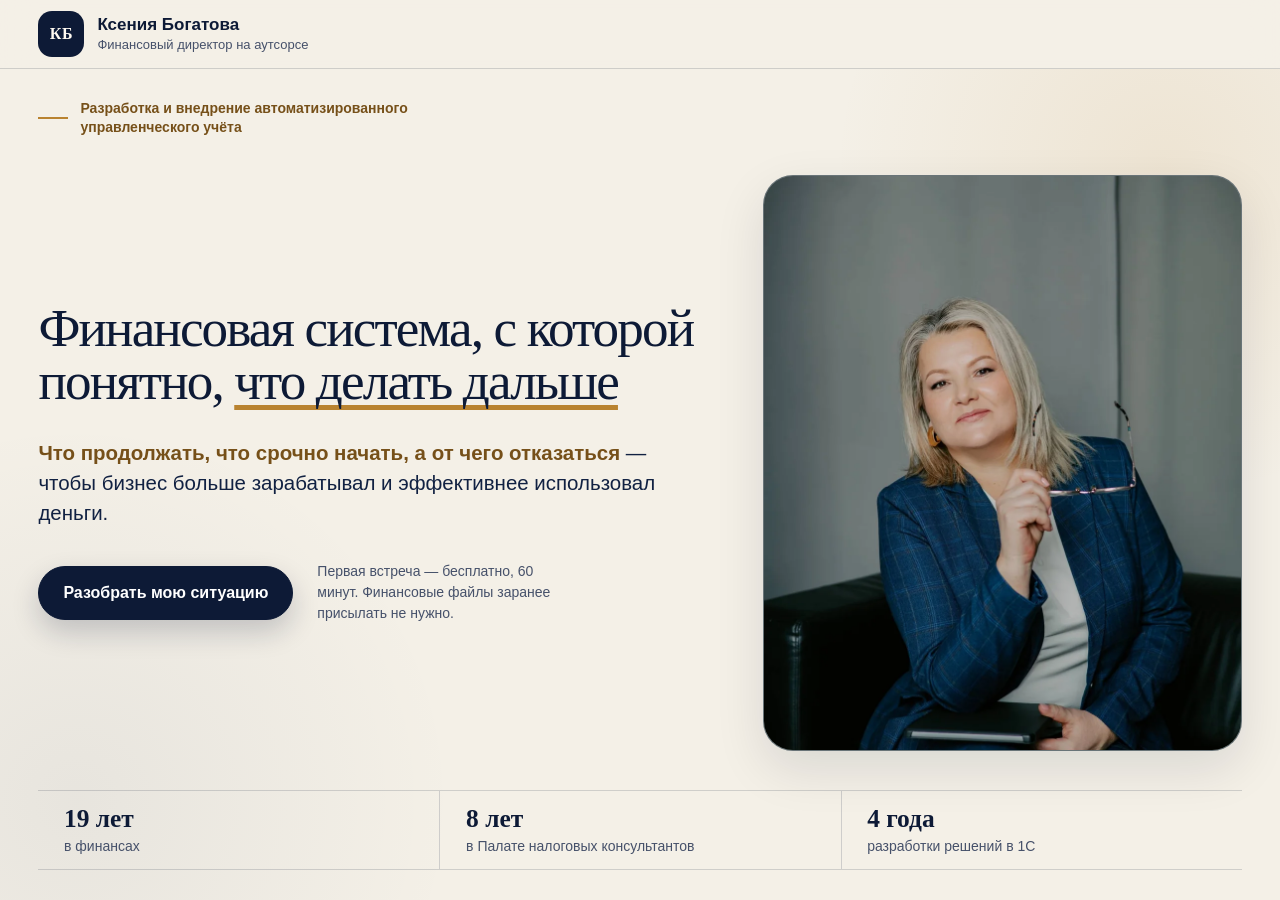
==== index.html @ ff01dac8 "feat: add responsive first-screen prototype" ====
<!doctype html>
<html lang="ru" class="no-js">
<head>
  <meta charset="utf-8">
  <meta name="viewport" content="width=device-width, initial-scale=1, viewport-fit=cover">
  <meta name="robots" content="noindex, nofollow">
  <meta name="theme-color" content="#f4f0e7">
  <meta name="referrer" content="no-referrer">
  <meta http-equiv="Content-Security-Policy" content="default-src 'self'; img-src 'self' data:; style-src 'unsafe-inline'; script-src 'unsafe-inline'; connect-src 'none'; object-src 'none'; media-src 'none'; worker-src 'none'; base-uri 'none'; form-action 'none'">
  <meta name="description" content="Первый экран сайта Ксении Богатовой: автоматизированный управленческий учёт и сопровождение собственника как финансового директора.">
  <title>Ксения Богатова — финансовый директор на аутсорсе · прототип</title>
  <link rel="icon" href="data:image/svg+xml,%3Csvg xmlns='http://www.w3.org/2000/svg' viewBox='0 0 64 64'%3E%3Crect width='64' height='64' rx='18' fill='%230d1a36'/%3E%3Ctext x='32' y='40' text-anchor='middle' font-family='Georgia,serif' font-size='23' font-weight='700' fill='%23fffaf1'%3E%D0%9A%D0%91%3C/text%3E%3C/svg%3E">
  <script>document.documentElement.classList.replace('no-js', 'js');</script>
  <style>
    :root {
      color-scheme: light;
      --navy-950: #09132a;
      --navy-900: #0d1a36;
      --navy-850: #112142;
      --navy-800: #172b52;
      --cream: #f4f0e7;
      --paper: #fffaf1;
      --gold: #b98330;
      --gold-dark: #765019;
      --white: #ffffff;
      --ink-muted: #46516a;
      --line: rgba(13, 26, 54, .16);
      --line-strong: rgba(13, 26, 54, .28);
      --overlay: rgba(9, 19, 42, .68);
      --shadow-soft: 0 18px 50px rgba(9, 19, 42, .11);
      --shadow-button: 0 12px 28px rgba(13, 26, 54, .2);
      --radius-large: 30px;
      --radius-medium: 18px;
      --container: 1300px;
      --header-height: 68px;
      --ease: cubic-bezier(.2, .8, .2, 1);
    }

    *, *::before, *::after { box-sizing: border-box; }

    html {
      min-width: 0;
      background: var(--cream);
      scroll-behavior: smooth;
      scroll-padding-top: calc(var(--header-height) + 12px);
    }

    body {
      min-width: 0;
      margin: 0;
      color: var(--navy-900);
      background: var(--cream);
      font-family: -apple-system, BlinkMacSystemFont, "Segoe UI", Arial, sans-serif;
      font-size: 16px;
      line-height: 1.5;
      overflow-wrap: break-word;
      text-rendering: optimizeLegibility;
      -webkit-font-smoothing: antialiased;
    }

    a { color: inherit; }
    button, a { -webkit-tap-highlight-color: transparent; }
    button { font: inherit; }
    img { display: block; max-width: 100%; }
    h1, h2, p { margin-top: 0; }

    :focus-visible {
      outline: 3px solid var(--gold-dark);
      outline-offset: 4px;
    }

    .skip-link {
      position: fixed;
      top: 10px;
      left: 10px;
      z-index: 1000;
      padding: 10px 14px;
      color: var(--white);
      background: var(--navy-900);
      border-radius: 10px;
      transform: translateY(-160%);
      transition: transform 160ms ease;
    }

    .skip-link:focus { transform: translateY(0); }

    .container {
      width: min(var(--container), calc(100% - clamp(32px, 6vw, 88px)));
      margin-inline: auto;
    }

    .site-header {
      position: sticky;
      top: 0;
      z-index: 20;
      min-height: var(--header-height);
      background: rgba(244, 240, 231, .94);
      border-bottom: 1px solid var(--line);
      backdrop-filter: blur(16px);
    }

    .header-inner {
      display: flex;
      align-items: center;
      min-height: var(--header-height);
    }

    .brand {
      display: inline-flex;
      align-items: center;
      gap: 13px;
      min-width: 0;
      text-decoration: none;
    }

    .brand-mark {
      display: grid;
      flex: 0 0 auto;
      place-items: center;
      width: 46px;
      aspect-ratio: 1;
      color: var(--paper);
      background: var(--navy-900);
      border-radius: 14px;
      font-family: Georgia, "Times New Roman", serif;
      font-size: 16px;
      font-weight: 700;
      letter-spacing: .04em;
    }

    .brand-copy { display: grid; min-width: 0; line-height: 1.15; }
    .brand-name { font-size: 17px; font-weight: 800; }
    .brand-role { margin-top: 4px; color: var(--ink-muted); font-size: 13px; }

    .hero {
      position: relative;
      isolation: isolate;
      background:
        radial-gradient(circle at 91% 12%, rgba(185, 131, 48, .11), transparent 24%),
        radial-gradient(circle at 6% 88%, rgba(17, 33, 66, .055), transparent 27%),
        var(--cream);
    }

    .hero-shell {
      display: grid;
      grid-template-rows: auto minmax(0, 1fr) auto;
      gap: clamp(18px, 2.3vh, 26px);
      min-height: calc(100vh - var(--header-height) - 1px);
      min-height: calc(100svh - var(--header-height) - 1px);
      padding-block: clamp(18px, 3vh, 34px);
      align-content: stretch;
    }

    .hero-main {
      display: grid;
      grid-template-columns: minmax(0, 1.33fr) minmax(360px, 1fr);
      gap: clamp(36px, 4.5vw, 68px);
      align-items: stretch;
    }

    .hero-copy {
      display: flex;
      flex-direction: column;
      justify-content: space-between;
      width: min(100%, 700px);
      padding-block: clamp(32px, 5.2vh, 54px) clamp(4px, 1vh, 10px);
    }

    .eyebrow {
      display: flex;
      align-items: center;
      gap: 11px;
      margin: 0;
      color: var(--gold-dark);
      font-size: 14px;
      font-weight: 650;
      line-height: 1.35;
    }

    .eyebrow::before {
      content: "";
      flex: 0 0 30px;
      height: 2px;
      background: var(--gold);
    }

    h1 {
      max-width: 700px;
      margin-bottom: 0;
      color: var(--navy-900);
      font-family: Georgia, "Times New Roman", serif;
      font-size: clamp(3rem, 4.15vw, 4.5rem);
      font-weight: 500;
      letter-spacing: -.035em;
      line-height: .99;
      hyphens: none;
      overflow-wrap: normal;
      text-wrap: balance;
    }

    .hero-title-accent {
      color: inherit;
      text-decoration-line: underline;
      text-decoration-color: var(--gold);
      text-decoration-thickness: clamp(4px, .085em, 7px);
      text-underline-offset: .12em;
      text-decoration-skip-ink: none;
      -webkit-text-decoration-skip: none;
    }

    .hero-lead {
      max-width: 66ch;
      margin: 0;
      color: var(--navy-850);
      font-size: clamp(1.08rem, .45vw + 1rem, 1.28rem);
      font-weight: 500;
      line-height: 1.43;
    }

    .hero-lead-accent {
      color: var(--gold-dark);
      font-weight: 700;
    }

    .hero-actions {
      display: flex;
      gap: clamp(18px, 2.2vw, 30px);
      align-items: center;
      min-height: 54px;
      margin-top: 0;
      padding-top: 0;
    }

    .button {
      display: inline-flex;
      align-items: center;
      justify-content: center;
      min-height: 54px;
      padding: 13px 25px;
      color: var(--white);
      background: var(--navy-900);
      border: 1px solid var(--navy-900);
      border-radius: 999px;
      box-shadow: var(--shadow-button);
      font-size: 16px;
      font-weight: 750;
      line-height: 1.2;
      text-align: center;
      text-decoration: none;
      transition: background 170ms ease, border-color 170ms ease, box-shadow 170ms ease, transform 170ms var(--ease);
    }

    .button:visited { color: var(--white); }
    .button:hover { background: var(--navy-800); border-color: var(--navy-800); transform: translateY(-1px); }
    .button:active { background: var(--navy-950); border-color: var(--navy-950); box-shadow: none; transform: translateY(0); }

    .meeting-note {
      flex: 1 1 280px;
      max-width: 340px;
      margin: 0;
      color: var(--ink-muted);
      font-size: 14px;
      line-height: 1.45;
      scroll-margin-top: calc(var(--header-height) + 16px);
    }

    .hero-visual {
      justify-self: end;
      width: min(100%, 520px);
    }

    .portrait-frame {
      position: relative;
      display: block;
      height: clamp(410px, 64svh, 650px);
      overflow: hidden;
      background: #7b8585;
      border: 1px solid var(--line);
      border-radius: var(--radius-large);
      box-shadow: var(--shadow-soft);
    }

    .portrait-frame img {
      width: 100%;
      height: 100%;
      object-fit: cover;
      object-position: 50% 48%;
    }

    .facts {
      display: grid;
      grid-template-columns: repeat(3, minmax(0, 1fr));
      border-top: 1px solid var(--line);
      border-bottom: 1px solid var(--line);
    }

    .fact {
      display: grid;
      align-content: center;
      min-height: 76px;
      padding: 11px clamp(16px, 2.4vw, 30px);
    }

    .fact + .fact { border-left: 1px solid var(--line); }

    .fact strong {
      color: var(--navy-900);
      font-family: Georgia, "Times New Roman", serif;
      font-size: clamp(1.28rem, .55vw + 1.15rem, 1.65rem);
      font-weight: 600;
      line-height: 1.05;
    }

    .fact > span {
      margin-top: 4px;
      color: var(--ink-muted);
      font-size: 14px;
      line-height: 1.25;
    }

    .meeting-dialog {
      width: min(540px, calc(100% - 32px));
      max-height: calc(100svh - 32px);
      margin: auto;
      padding: 0;
      color: var(--navy-900);
      background: var(--paper);
      border: 1px solid var(--line-strong);
      border-radius: 24px;
      box-shadow: 0 28px 90px rgba(9, 19, 42, .36);
    }

    .meeting-dialog::backdrop { background: var(--overlay); backdrop-filter: blur(4px); }
    .dialog-inner { padding: clamp(27px, 5vw, 42px); }
    .meeting-dialog h2 {
      margin-bottom: 13px;
      font-family: Georgia, "Times New Roman", serif;
      font-size: clamp(1.9rem, 4vw, 2.55rem);
      font-weight: 500;
      letter-spacing: -.025em;
      line-height: 1.08;
    }
    .meeting-dialog p { margin-bottom: 24px; color: var(--ink-muted); font-size: 16px; }
    .dialog-close { min-width: 124px; cursor: pointer; }

    @media (max-width: 959px) {
      :root { --header-height: 64px; --radius-large: 25px; }
      .container { width: min(var(--container), calc(100% - 40px)); }
      .brand-mark { width: 42px; border-radius: 13px; }
      .brand-name { font-size: 16px; }
      .brand-role { font-size: 12.5px; }
      .hero-shell { grid-template-rows: auto auto auto; min-height: 0; padding-block: 24px 48px; align-content: start; }
      .hero-main { grid-template-columns: minmax(0, 1fr); gap: 30px; align-items: start; }
      .hero-copy { display: block; width: 100%; padding: 0; }
      h1 { max-width: 760px; font-size: clamp(2.65rem, 7.5vw, 3.65rem); }
      .hero-lead { max-width: 720px; margin-top: 30px; }
      .hero-actions { margin-top: 0; padding-top: 30px; }
      .hero-visual { justify-self: center; width: min(100%, 580px); }
      .portrait-frame { height: auto; aspect-ratio: 4 / 5; }
      .facts { margin-top: 2px; }
    }

    @media (max-width: 600px) {
      .container { width: calc(100% - 32px); }
      .site-header, .header-inner { min-height: var(--header-height); }
      .brand { gap: 10px; }
      .brand-mark { width: 40px; }
      .brand-name { font-size: 15px; }
      .brand-role { margin-top: 3px; font-size: 11.5px; }
      .hero-shell { gap: 24px; padding-block: 21px 40px; }
      .eyebrow { align-items: flex-start; font-size: 13px; }
      .eyebrow::before { flex-basis: 22px; margin-top: .55em; }
      h1 { font-size: clamp(2.35rem, 10.4vw, 2.85rem); line-height: 1.01; }
      .hero-lead { margin-top: 24px; font-size: 1.0625rem; line-height: 1.42; }
      .hero-actions { display: grid; gap: 13px; padding-top: 24px; }
      .button { width: 100%; min-height: 54px; padding-inline: 18px; }
      .meeting-note { max-width: none; font-size: 14px; }
      .facts { grid-template-columns: minmax(0, 1fr); }
      .fact { min-height: 70px; padding: 12px 16px; }
      .fact + .fact { border-top: 1px solid var(--line); border-left: 0; }
      .fact strong { font-size: 1.45rem; }
      .fact > span { font-size: 14px; }
    }

    @media (max-width: 360px) {
      .brand-role { max-width: 180px; }
      h1 { font-size: 2.28rem; }
      .hero-lead { font-size: 1rem; }
    }

    @media (min-width: 960px) and (max-height: 700px) {
      .hero-shell { min-height: 0; padding-block: 10px 14px; align-content: start; gap: 12px; }
      .hero-copy { padding-block: 16px 0; }
      .hero-lead { margin-top: 0; }
      .hero-actions { padding-top: 0; }
      .portrait-frame { height: 390px; }
      .fact { min-height: 66px; }
    }

    @media (min-width: 1440px) {
      .hero-main { grid-template-columns: minmax(0, 1.34fr) minmax(390px, .92fr); }
    }

    @media (prefers-reduced-motion: reduce) {
      html { scroll-behavior: auto; }
      *, *::before, *::after {
        scroll-behavior: auto;
        transition-duration: .01ms !important;
        animation-duration: .01ms !important;
        animation-iteration-count: 1 !important;
      }
    }

    @media (prefers-contrast: more) {
      :root { --line: rgba(13, 26, 54, .42); --line-strong: rgba(13, 26, 54, .65); }
      .button, .meeting-dialog { border-width: 2px; }
    }

    /* Контролируемый ритм первого экрана */
    .hero-shell {
      grid-template-rows: auto minmax(0, 1fr) auto;
      gap: 0;
      min-height: calc(100vh - var(--header-height) - 1px);
      min-height: calc(100svh - var(--header-height) - 1px);
      padding-block: clamp(24px, 3.3vh, 32px);
      align-content: stretch;
    }

    .eyebrow {
      max-width: 56ch;
      margin: 0 0 clamp(20px, 2.8vh, 28px);
      gap: 12px;
    }

    .hero-main {
      grid-template-columns: minmax(0, 1.28fr) minmax(390px, .92fr);
      column-gap: clamp(40px, 4.5vw, 64px);
      align-items: center;
    }

    .hero-copy {
      display: flex;
      flex-direction: column;
      justify-content: flex-start;
      align-self: center;
      width: min(100%, 700px);
      padding: 0;
    }

    .hero-copy h1 { margin: 0; }

    .hero-lead {
      max-width: 62ch;
      margin: clamp(24px, 3.4vh, 32px) 0 0;
      line-height: 1.45;
    }

    .hero-actions {
      margin: clamp(28px, 3.8vh, 36px) 0 0;
      padding: 0;
      gap: clamp(20px, 2vw, 24px);
      align-items: center;
    }

    .button { padding: 13px 24px; }

    .meeting-note {
      max-width: 32ch;
      line-height: 1.5;
    }

    .hero-visual {
      align-self: center;
      justify-self: end;
      width: min(100%, 500px);
    }

    .facts { margin-top: clamp(20px, 2.8vh, 28px); }

    .fact {
      min-height: 78px;
      padding: 12px clamp(18px, 2vw, 28px);
    }

    .fact > span { line-height: 1.3; }

    @media (min-width: 960px) and (max-width: 1199px) {
      .hero-shell { padding-block: 24px; }
      .eyebrow { margin-bottom: 20px; }
      .hero-main {
        grid-template-columns: minmax(0, 1.18fr) minmax(360px, .92fr);
        column-gap: 40px;
      }
      .hero-lead { margin-top: 24px; }
      .hero-actions { margin-top: 28px; gap: 20px; }
      .hero-visual { width: min(100%, 460px); }
      .facts { margin-top: 20px; }
      .fact { min-height: 72px; padding: 10px 18px; }
    }

    @media (max-width: 959px) {
      .hero-shell {
        grid-template-rows: auto auto auto;
        gap: 0;
        min-height: 0;
        padding-block: 24px 48px;
        align-content: start;
      }
      .eyebrow { margin-bottom: 24px; }
      .hero-main {
        grid-template-columns: minmax(0, 1fr);
        row-gap: 36px;
        column-gap: 0;
        align-items: start;
      }
      .hero-copy { display: flex; width: 100%; padding: 0; }
      h1 { line-height: 1.02; }
      .hero-lead { margin-top: 28px; }
      .hero-actions { margin-top: 32px; padding: 0; gap: 18px; }
      .hero-visual { justify-self: center; width: min(100%, 560px); }
      .facts { margin-top: 24px; }
      .fact { min-height: 72px; }
    }

    @media (max-width: 720px) {
      .hero-actions {
        display: grid;
        grid-template-columns: minmax(0, 1fr);
        gap: 12px;
      }
      .button { width: 100%; }
      .meeting-note { max-width: none; line-height: 1.5; }
    }

    @media (max-width: 599px) {
      .hero-shell { padding-block: 20px 40px; }
      .eyebrow { margin-bottom: 20px; line-height: 1.4; }
      .hero-main { row-gap: 28px; }
      h1 { line-height: 1.04; }
      .hero-lead { max-width: 62ch; margin-top: 24px; font-size: 17px; line-height: 1.48; }
      .hero-actions { margin-top: 24px; }
      .hero-visual { width: 100%; }
      .facts { margin-top: 20px; }
      .fact { min-height: 68px; padding: 12px 16px; }
    }

    @media (max-width: 360px) {
      .hero-shell { padding-block: 18px 32px; }
      .eyebrow { margin-bottom: 16px; }
      .hero-main { row-gap: 24px; }
      .hero-lead { margin-top: 20px; }
      .hero-actions { margin-top: 24px; }
      .facts { margin-top: 20px; }
    }

    @media (min-width: 960px) and (max-height: 800px) {
      .hero-shell { padding-block: 16px 20px; }
      .eyebrow { margin-bottom: 16px; }
      .hero-main { column-gap: 40px; }
      .hero-lead { margin-top: 20px; }
      .hero-actions { margin-top: 24px; }
      .hero-visual { width: min(100%, 460px); }
      .portrait-frame { height: clamp(410px, 58svh, 500px); }
      .facts { margin-top: 16px; }
      .fact { min-height: 64px; padding-block: 9px; }
    }
  </style>
</head>
<body>
  <a class="skip-link" href="#main">К содержанию</a>

  <header class="site-header">
    <div class="container header-inner">
      <a class="brand" href="#top" aria-label="Ксения Богатова — на первый экран">
        <span class="brand-mark" aria-hidden="true">КБ</span>
        <span class="brand-copy">
          <span class="brand-name">Ксения Богатова</span>
          <span class="brand-role">Финансовый директор на аутсорсе</span>
        </span>
      </a>
    </div>
  </header>

  <main id="main">
    <section class="hero" id="top" aria-labelledby="hero-title">
      <div class="container hero-shell">
        <p class="eyebrow">Разработка и внедрение автоматизированного управленческого учёта</p>

        <div class="hero-main">
          <div class="hero-copy">
            <h1 id="hero-title">Финансовая система, с которой понятно, <span class="hero-title-accent">что&nbsp;делать дальше</span></h1>
            <p class="hero-lead"><span class="hero-lead-accent">Что продолжать, что срочно начать, а от чего отказаться</span>&nbsp;— чтобы бизнес больше зарабатывал и эффективнее использовал деньги.</p>

            <div class="hero-actions">
              <a class="button cta-link" href="#meeting-note">Разобрать мою ситуацию</a>
              <p class="meeting-note" id="meeting-note">Первая встреча — бесплатно, 60 минут. Финансовые файлы заранее присылать не нужно.</p>
            </div>
          </div>

          <div class="hero-visual">
            <picture class="portrait-frame">
              <source media="(max-width: 959px)" type="image/webp" srcset="assets/ksenia-bogatova-portrait-mobile.webp 640w" sizes="calc(100vw - 32px)">
              <source type="image/webp" srcset="assets/ksenia-bogatova-portrait-desktop.webp 960w" sizes="(min-width: 1440px) 520px, 42vw">
              <img src="assets/ksenia-bogatova-portrait-fallback.jpg" alt="" width="960" height="1200" decoding="async" fetchpriority="high">
            </picture>
          </div>
        </div>

        <div class="facts" aria-label="Опыт Ксении Богатовой">
          <div class="fact"><strong>19 лет</strong><span>в финансах</span></div>
          <div class="fact"><strong>8 лет</strong><span>в Палате налоговых консультантов</span></div>
          <div class="fact"><strong>4 года</strong><span>разработки решений в 1С</span></div>
        </div>
      </div>
    </section>
  </main>

  <dialog class="meeting-dialog" id="meeting-dialog" aria-labelledby="dialog-title">
    <div class="dialog-inner">
      <h2 id="dialog-title">Первая встреча — бесплатно</h2>
      <p>Встреча длится до 60 минут. Канал записи будет подключён в полной версии сайта. Финансовые файлы заранее присылать не нужно.</p>
      <button class="button dialog-close" type="button">Закрыть</button>
    </div>
  </dialog>

  <script>
    (() => {
      const dialog = document.querySelector('#meeting-dialog');
      const closeButton = dialog ? dialog.querySelector('.dialog-close') : null;
      const cta = document.querySelector('.cta-link');
      let returnFocusTo = null;

      if (!dialog || !closeButton || !cta || typeof dialog.showModal !== 'function') return;

      cta.addEventListener('click', (event) => {
        event.preventDefault();
        returnFocusTo = cta;
        dialog.showModal();
        closeButton.focus();
      });

      closeButton.addEventListener('click', () => dialog.close());
      dialog.addEventListener('cancel', (event) => {
        event.preventDefault();
        dialog.close();
      });
      dialog.addEventListener('keydown', (event) => {
        if (event.key === 'Escape') {
          event.preventDefault();
          dialog.close();
        }
      });
      dialog.addEventListener('click', (event) => {
        if (event.target === dialog) dialog.close();
      });
      dialog.addEventListener('close', () => {
        if (returnFocusTo) returnFocusTo.focus();
        returnFocusTo = null;
      });
    })();
  </script>
</body>
</html>
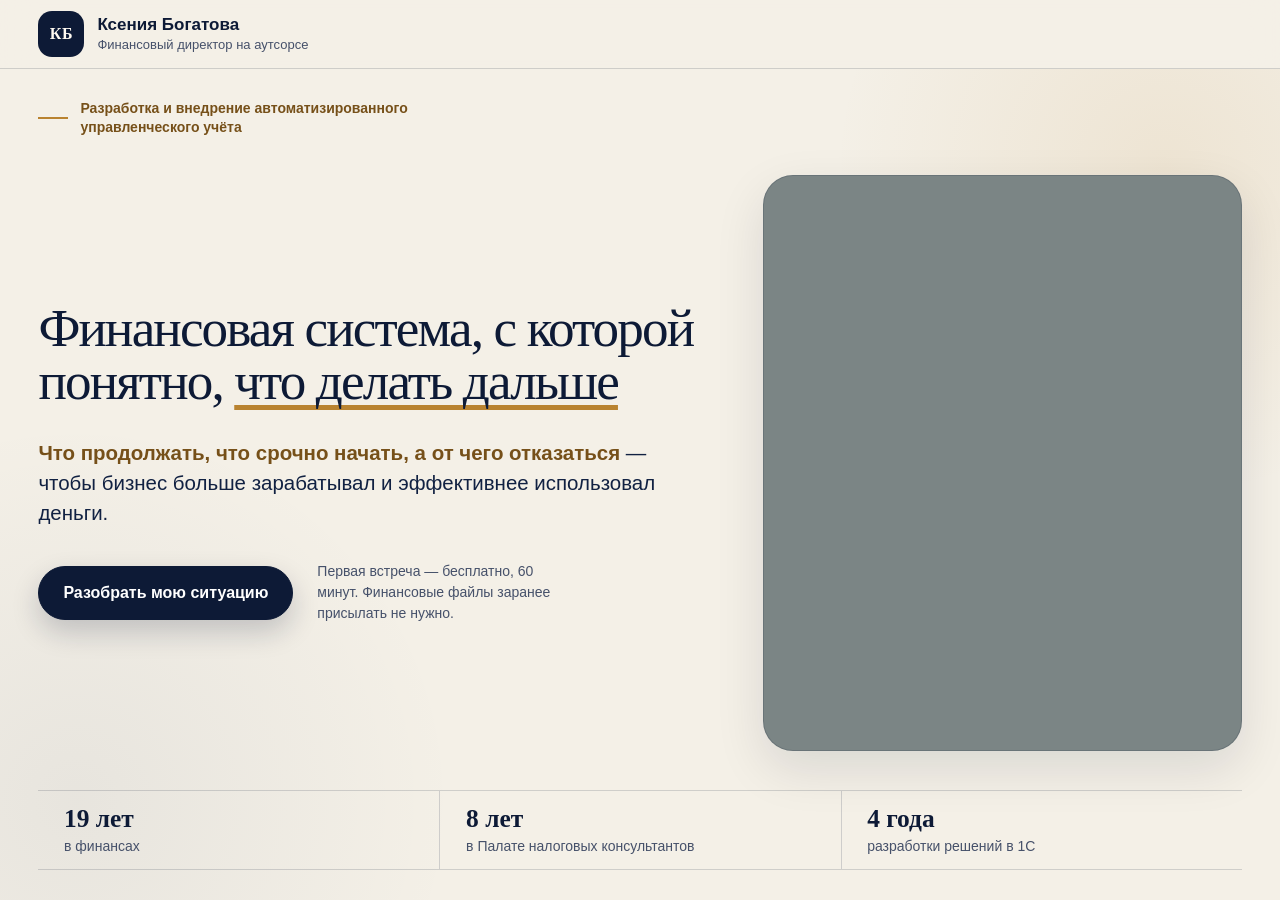
==== commit 980e2eaa: "site-v5: stage 0 baseline refactor" ====
--- a/index.html
+++ b/index.html
@@ -6,565 +6,13 @@
   <meta name="robots" content="noindex, nofollow">
   <meta name="theme-color" content="#f4f0e7">
   <meta name="referrer" content="no-referrer">
-  <meta http-equiv="Content-Security-Policy" content="default-src 'self'; img-src 'self' data:; style-src 'unsafe-inline'; script-src 'unsafe-inline'; connect-src 'none'; object-src 'none'; media-src 'none'; worker-src 'none'; base-uri 'none'; form-action 'none'">
+  <meta http-equiv="Content-Security-Policy" content="default-src 'self'; img-src 'self' data:; style-src 'self'; script-src 'self'; connect-src 'none'; object-src 'none'; media-src 'none'; worker-src 'none'; base-uri 'none'; form-action 'none'">
   <meta name="description" content="Первый экран сайта Ксении Богатовой: автоматизированный управленческий учёт и сопровождение собственника как финансового директора.">
   <title>Ксения Богатова — финансовый директор на аутсорсе · прототип</title>
   <link rel="icon" href="data:image/svg+xml,%3Csvg xmlns='http://www.w3.org/2000/svg' viewBox='0 0 64 64'%3E%3Crect width='64' height='64' rx='18' fill='%230d1a36'/%3E%3Ctext x='32' y='40' text-anchor='middle' font-family='Georgia,serif' font-size='23' font-weight='700' fill='%23fffaf1'%3E%D0%9A%D0%91%3C/text%3E%3C/svg%3E">
-  <script>document.documentElement.classList.replace('no-js', 'js');</script>
-  <style>
-    :root {
-      color-scheme: light;
-      --navy-950: #09132a;
-      --navy-900: #0d1a36;
-      --navy-850: #112142;
-      --navy-800: #172b52;
-      --cream: #f4f0e7;
-      --paper: #fffaf1;
-      --gold: #b98330;
-      --gold-dark: #765019;
-      --white: #ffffff;
-      --ink-muted: #46516a;
-      --line: rgba(13, 26, 54, .16);
-      --line-strong: rgba(13, 26, 54, .28);
-      --overlay: rgba(9, 19, 42, .68);
-      --shadow-soft: 0 18px 50px rgba(9, 19, 42, .11);
-      --shadow-button: 0 12px 28px rgba(13, 26, 54, .2);
-      --radius-large: 30px;
-      --radius-medium: 18px;
-      --container: 1300px;
-      --header-height: 68px;
-      --ease: cubic-bezier(.2, .8, .2, 1);
-    }
-
-    *, *::before, *::after { box-sizing: border-box; }
-
-    html {
-      min-width: 0;
-      background: var(--cream);
-      scroll-behavior: smooth;
-      scroll-padding-top: calc(var(--header-height) + 12px);
-    }
-
-    body {
-      min-width: 0;
-      margin: 0;
-      color: var(--navy-900);
-      background: var(--cream);
-      font-family: -apple-system, BlinkMacSystemFont, "Segoe UI", Arial, sans-serif;
-      font-size: 16px;
-      line-height: 1.5;
-      overflow-wrap: break-word;
-      text-rendering: optimizeLegibility;
-      -webkit-font-smoothing: antialiased;
-    }
-
-    a { color: inherit; }
-    button, a { -webkit-tap-highlight-color: transparent; }
-    button { font: inherit; }
-    img { display: block; max-width: 100%; }
-    h1, h2, p { margin-top: 0; }
-
-    :focus-visible {
-      outline: 3px solid var(--gold-dark);
-      outline-offset: 4px;
-    }
-
-    .skip-link {
-      position: fixed;
-      top: 10px;
-      left: 10px;
-      z-index: 1000;
-      padding: 10px 14px;
-      color: var(--white);
-      background: var(--navy-900);
-      border-radius: 10px;
-      transform: translateY(-160%);
-      transition: transform 160ms ease;
-    }
-
-    .skip-link:focus { transform: translateY(0); }
-
-    .container {
-      width: min(var(--container), calc(100% - clamp(32px, 6vw, 88px)));
-      margin-inline: auto;
-    }
-
-    .site-header {
-      position: sticky;
-      top: 0;
-      z-index: 20;
-      min-height: var(--header-height);
-      background: rgba(244, 240, 231, .94);
-      border-bottom: 1px solid var(--line);
-      backdrop-filter: blur(16px);
-    }
-
-    .header-inner {
-      display: flex;
-      align-items: center;
-      min-height: var(--header-height);
-    }
-
-    .brand {
-      display: inline-flex;
-      align-items: center;
-      gap: 13px;
-      min-width: 0;
-      text-decoration: none;
-    }
-
-    .brand-mark {
-      display: grid;
-      flex: 0 0 auto;
-      place-items: center;
-      width: 46px;
-      aspect-ratio: 1;
-      color: var(--paper);
-      background: var(--navy-900);
-      border-radius: 14px;
-      font-family: Georgia, "Times New Roman", serif;
-      font-size: 16px;
-      font-weight: 700;
-      letter-spacing: .04em;
-    }
-
-    .brand-copy { display: grid; min-width: 0; line-height: 1.15; }
-    .brand-name { font-size: 17px; font-weight: 800; }
-    .brand-role { margin-top: 4px; color: var(--ink-muted); font-size: 13px; }
-
-    .hero {
-      position: relative;
-      isolation: isolate;
-      background:
-        radial-gradient(circle at 91% 12%, rgba(185, 131, 48, .11), transparent 24%),
-        radial-gradient(circle at 6% 88%, rgba(17, 33, 66, .055), transparent 27%),
-        var(--cream);
-    }
-
-    .hero-shell {
-      display: grid;
-      grid-template-rows: auto minmax(0, 1fr) auto;
-      gap: clamp(18px, 2.3vh, 26px);
-      min-height: calc(100vh - var(--header-height) - 1px);
-      min-height: calc(100svh - var(--header-height) - 1px);
-      padding-block: clamp(18px, 3vh, 34px);
-      align-content: stretch;
-    }
-
-    .hero-main {
-      display: grid;
-      grid-template-columns: minmax(0, 1.33fr) minmax(360px, 1fr);
-      gap: clamp(36px, 4.5vw, 68px);
-      align-items: stretch;
-    }
-
-    .hero-copy {
-      display: flex;
-      flex-direction: column;
-      justify-content: space-between;
-      width: min(100%, 700px);
-      padding-block: clamp(32px, 5.2vh, 54px) clamp(4px, 1vh, 10px);
-    }
-
-    .eyebrow {
-      display: flex;
-      align-items: center;
-      gap: 11px;
-      margin: 0;
-      color: var(--gold-dark);
-      font-size: 14px;
-      font-weight: 650;
-      line-height: 1.35;
-    }
-
-    .eyebrow::before {
-      content: "";
-      flex: 0 0 30px;
-      height: 2px;
-      background: var(--gold);
-    }
-
-    h1 {
-      max-width: 700px;
-      margin-bottom: 0;
-      color: var(--navy-900);
-      font-family: Georgia, "Times New Roman", serif;
-      font-size: clamp(3rem, 4.15vw, 4.5rem);
-      font-weight: 500;
-      letter-spacing: -.035em;
-      line-height: .99;
-      hyphens: none;
-      overflow-wrap: normal;
-      text-wrap: balance;
-    }
-
-    .hero-title-accent {
-      color: inherit;
-      text-decoration-line: underline;
-      text-decoration-color: var(--gold);
-      text-decoration-thickness: clamp(4px, .085em, 7px);
-      text-underline-offset: .12em;
-      text-decoration-skip-ink: none;
-      -webkit-text-decoration-skip: none;
-    }
-
-    .hero-lead {
-      max-width: 66ch;
-      margin: 0;
-      color: var(--navy-850);
-      font-size: clamp(1.08rem, .45vw + 1rem, 1.28rem);
-      font-weight: 500;
-      line-height: 1.43;
-    }
-
-    .hero-lead-accent {
-      color: var(--gold-dark);
-      font-weight: 700;
-    }
-
-    .hero-actions {
-      display: flex;
-      gap: clamp(18px, 2.2vw, 30px);
-      align-items: center;
-      min-height: 54px;
-      margin-top: 0;
-      padding-top: 0;
-    }
-
-    .button {
-      display: inline-flex;
-      align-items: center;
-      justify-content: center;
-      min-height: 54px;
-      padding: 13px 25px;
-      color: var(--white);
-      background: var(--navy-900);
-      border: 1px solid var(--navy-900);
-      border-radius: 999px;
-      box-shadow: var(--shadow-button);
-      font-size: 16px;
-      font-weight: 750;
-      line-height: 1.2;
-      text-align: center;
-      text-decoration: none;
-      transition: background 170ms ease, border-color 170ms ease, box-shadow 170ms ease, transform 170ms var(--ease);
-    }
-
-    .button:visited { color: var(--white); }
-    .button:hover { background: var(--navy-800); border-color: var(--navy-800); transform: translateY(-1px); }
-    .button:active { background: var(--navy-950); border-color: var(--navy-950); box-shadow: none; transform: translateY(0); }
-
-    .meeting-note {
-      flex: 1 1 280px;
-      max-width: 340px;
-      margin: 0;
-      color: var(--ink-muted);
-      font-size: 14px;
-      line-height: 1.45;
-      scroll-margin-top: calc(var(--header-height) + 16px);
-    }
-
-    .hero-visual {
-      justify-self: end;
-      width: min(100%, 520px);
-    }
-
-    .portrait-frame {
-      position: relative;
-      display: block;
-      height: clamp(410px, 64svh, 650px);
-      overflow: hidden;
-      background: #7b8585;
-      border: 1px solid var(--line);
-      border-radius: var(--radius-large);
-      box-shadow: var(--shadow-soft);
-    }
-
-    .portrait-frame img {
-      width: 100%;
-      height: 100%;
-      object-fit: cover;
-      object-position: 50% 48%;
-    }
-
-    .facts {
-      display: grid;
-      grid-template-columns: repeat(3, minmax(0, 1fr));
-      border-top: 1px solid var(--line);
-      border-bottom: 1px solid var(--line);
-    }
-
-    .fact {
-      display: grid;
-      align-content: center;
-      min-height: 76px;
-      padding: 11px clamp(16px, 2.4vw, 30px);
-    }
-
-    .fact + .fact { border-left: 1px solid var(--line); }
-
-    .fact strong {
-      color: var(--navy-900);
-      font-family: Georgia, "Times New Roman", serif;
-      font-size: clamp(1.28rem, .55vw + 1.15rem, 1.65rem);
-      font-weight: 600;
-      line-height: 1.05;
-    }
-
-    .fact > span {
-      margin-top: 4px;
-      color: var(--ink-muted);
-      font-size: 14px;
-      line-height: 1.25;
-    }
-
-    .meeting-dialog {
-      width: min(540px, calc(100% - 32px));
-      max-height: calc(100svh - 32px);
-      margin: auto;
-      padding: 0;
-      color: var(--navy-900);
-      background: var(--paper);
-      border: 1px solid var(--line-strong);
-      border-radius: 24px;
-      box-shadow: 0 28px 90px rgba(9, 19, 42, .36);
-    }
-
-    .meeting-dialog::backdrop { background: var(--overlay); backdrop-filter: blur(4px); }
-    .dialog-inner { padding: clamp(27px, 5vw, 42px); }
-    .meeting-dialog h2 {
-      margin-bottom: 13px;
-      font-family: Georgia, "Times New Roman", serif;
-      font-size: clamp(1.9rem, 4vw, 2.55rem);
-      font-weight: 500;
-      letter-spacing: -.025em;
-      line-height: 1.08;
-    }
-    .meeting-dialog p { margin-bottom: 24px; color: var(--ink-muted); font-size: 16px; }
-    .dialog-close { min-width: 124px; cursor: pointer; }
-
-    @media (max-width: 959px) {
-      :root { --header-height: 64px; --radius-large: 25px; }
-      .container { width: min(var(--container), calc(100% - 40px)); }
-      .brand-mark { width: 42px; border-radius: 13px; }
-      .brand-name { font-size: 16px; }
-      .brand-role { font-size: 12.5px; }
-      .hero-shell { grid-template-rows: auto auto auto; min-height: 0; padding-block: 24px 48px; align-content: start; }
-      .hero-main { grid-template-columns: minmax(0, 1fr); gap: 30px; align-items: start; }
-      .hero-copy { display: block; width: 100%; padding: 0; }
-      h1 { max-width: 760px; font-size: clamp(2.65rem, 7.5vw, 3.65rem); }
-      .hero-lead { max-width: 720px; margin-top: 30px; }
-      .hero-actions { margin-top: 0; padding-top: 30px; }
-      .hero-visual { justify-self: center; width: min(100%, 580px); }
-      .portrait-frame { height: auto; aspect-ratio: 4 / 5; }
-      .facts { margin-top: 2px; }
-    }
-
-    @media (max-width: 600px) {
-      .container { width: calc(100% - 32px); }
-      .site-header, .header-inner { min-height: var(--header-height); }
-      .brand { gap: 10px; }
-      .brand-mark { width: 40px; }
-      .brand-name { font-size: 15px; }
-      .brand-role { margin-top: 3px; font-size: 11.5px; }
-      .hero-shell { gap: 24px; padding-block: 21px 40px; }
-      .eyebrow { align-items: flex-start; font-size: 13px; }
-      .eyebrow::before { flex-basis: 22px; margin-top: .55em; }
-      h1 { font-size: clamp(2.35rem, 10.4vw, 2.85rem); line-height: 1.01; }
-      .hero-lead { margin-top: 24px; font-size: 1.0625rem; line-height: 1.42; }
-      .hero-actions { display: grid; gap: 13px; padding-top: 24px; }
-      .button { width: 100%; min-height: 54px; padding-inline: 18px; }
-      .meeting-note { max-width: none; font-size: 14px; }
-      .facts { grid-template-columns: minmax(0, 1fr); }
-      .fact { min-height: 70px; padding: 12px 16px; }
-      .fact + .fact { border-top: 1px solid var(--line); border-left: 0; }
-      .fact strong { font-size: 1.45rem; }
-      .fact > span { font-size: 14px; }
-    }
-
-    @media (max-width: 360px) {
-      .brand-role { max-width: 180px; }
-      h1 { font-size: 2.28rem; }
-      .hero-lead { font-size: 1rem; }
-    }
-
-    @media (min-width: 960px) and (max-height: 700px) {
-      .hero-shell { min-height: 0; padding-block: 10px 14px; align-content: start; gap: 12px; }
-      .hero-copy { padding-block: 16px 0; }
-      .hero-lead { margin-top: 0; }
-      .hero-actions { padding-top: 0; }
-      .portrait-frame { height: 390px; }
-      .fact { min-height: 66px; }
-    }
-
-    @media (min-width: 1440px) {
-      .hero-main { grid-template-columns: minmax(0, 1.34fr) minmax(390px, .92fr); }
-    }
-
-    @media (prefers-reduced-motion: reduce) {
-      html { scroll-behavior: auto; }
-      *, *::before, *::after {
-        scroll-behavior: auto;
-        transition-duration: .01ms !important;
-        animation-duration: .01ms !important;
-        animation-iteration-count: 1 !important;
-      }
-    }
-
-    @media (prefers-contrast: more) {
-      :root { --line: rgba(13, 26, 54, .42); --line-strong: rgba(13, 26, 54, .65); }
-      .button, .meeting-dialog { border-width: 2px; }
-    }
-
-    /* Контролируемый ритм первого экрана */
-    .hero-shell {
-      grid-template-rows: auto minmax(0, 1fr) auto;
-      gap: 0;
-      min-height: calc(100vh - var(--header-height) - 1px);
-      min-height: calc(100svh - var(--header-height) - 1px);
-      padding-block: clamp(24px, 3.3vh, 32px);
-      align-content: stretch;
-    }
-
-    .eyebrow {
-      max-width: 56ch;
-      margin: 0 0 clamp(20px, 2.8vh, 28px);
-      gap: 12px;
-    }
-
-    .hero-main {
-      grid-template-columns: minmax(0, 1.28fr) minmax(390px, .92fr);
-      column-gap: clamp(40px, 4.5vw, 64px);
-      align-items: center;
-    }
-
-    .hero-copy {
-      display: flex;
-      flex-direction: column;
-      justify-content: flex-start;
-      align-self: center;
-      width: min(100%, 700px);
-      padding: 0;
-    }
-
-    .hero-copy h1 { margin: 0; }
-
-    .hero-lead {
-      max-width: 62ch;
-      margin: clamp(24px, 3.4vh, 32px) 0 0;
-      line-height: 1.45;
-    }
-
-    .hero-actions {
-      margin: clamp(28px, 3.8vh, 36px) 0 0;
-      padding: 0;
-      gap: clamp(20px, 2vw, 24px);
-      align-items: center;
-    }
-
-    .button { padding: 13px 24px; }
-
-    .meeting-note {
-      max-width: 32ch;
-      line-height: 1.5;
-    }
-
-    .hero-visual {
-      align-self: center;
-      justify-self: end;
-      width: min(100%, 500px);
-    }
-
-    .facts { margin-top: clamp(20px, 2.8vh, 28px); }
-
-    .fact {
-      min-height: 78px;
-      padding: 12px clamp(18px, 2vw, 28px);
-    }
-
-    .fact > span { line-height: 1.3; }
-
-    @media (min-width: 960px) and (max-width: 1199px) {
-      .hero-shell { padding-block: 24px; }
-      .eyebrow { margin-bottom: 20px; }
-      .hero-main {
-        grid-template-columns: minmax(0, 1.18fr) minmax(360px, .92fr);
-        column-gap: 40px;
-      }
-      .hero-lead { margin-top: 24px; }
-      .hero-actions { margin-top: 28px; gap: 20px; }
-      .hero-visual { width: min(100%, 460px); }
-      .facts { margin-top: 20px; }
-      .fact { min-height: 72px; padding: 10px 18px; }
-    }
-
-    @media (max-width: 959px) {
-      .hero-shell {
-        grid-template-rows: auto auto auto;
-        gap: 0;
-        min-height: 0;
-        padding-block: 24px 48px;
-        align-content: start;
-      }
-      .eyebrow { margin-bottom: 24px; }
-      .hero-main {
-        grid-template-columns: minmax(0, 1fr);
-        row-gap: 36px;
-        column-gap: 0;
-        align-items: start;
-      }
-      .hero-copy { display: flex; width: 100%; padding: 0; }
-      h1 { line-height: 1.02; }
-      .hero-lead { margin-top: 28px; }
-      .hero-actions { margin-top: 32px; padding: 0; gap: 18px; }
-      .hero-visual { justify-self: center; width: min(100%, 560px); }
-      .facts { margin-top: 24px; }
-      .fact { min-height: 72px; }
-    }
-
-    @media (max-width: 720px) {
-      .hero-actions {
-        display: grid;
-        grid-template-columns: minmax(0, 1fr);
-        gap: 12px;
-      }
-      .button { width: 100%; }
-      .meeting-note { max-width: none; line-height: 1.5; }
-    }
-
-    @media (max-width: 599px) {
-      .hero-shell { padding-block: 20px 40px; }
-      .eyebrow { margin-bottom: 20px; line-height: 1.4; }
-      .hero-main { row-gap: 28px; }
-      h1 { line-height: 1.04; }
-      .hero-lead { max-width: 62ch; margin-top: 24px; font-size: 17px; line-height: 1.48; }
-      .hero-actions { margin-top: 24px; }
-      .hero-visual { width: 100%; }
-      .facts { margin-top: 20px; }
-      .fact { min-height: 68px; padding: 12px 16px; }
-    }
-
-    @media (max-width: 360px) {
-      .hero-shell { padding-block: 18px 32px; }
-      .eyebrow { margin-bottom: 16px; }
-      .hero-main { row-gap: 24px; }
-      .hero-lead { margin-top: 20px; }
-      .hero-actions { margin-top: 24px; }
-      .facts { margin-top: 20px; }
-    }
-
-    @media (min-width: 960px) and (max-height: 800px) {
-      .hero-shell { padding-block: 16px 20px; }
-      .eyebrow { margin-bottom: 16px; }
-      .hero-main { column-gap: 40px; }
-      .hero-lead { margin-top: 20px; }
-      .hero-actions { margin-top: 24px; }
-      .hero-visual { width: min(100%, 460px); }
-      .portrait-frame { height: clamp(410px, 58svh, 500px); }
-      .facts { margin-top: 16px; }
-      .fact { min-height: 64px; padding-block: 9px; }
-    }
-  </style>
+  <link rel="stylesheet" href="assets/css/site.css">
+  <script src="assets/js/config.js" defer></script>
+  <script src="assets/js/site.js" defer></script>
 </head>
 <body>
   <a class="skip-link" href="#main">К содержанию</a>
@@ -622,42 +70,5 @@
       <button class="button dialog-close" type="button">Закрыть</button>
     </div>
   </dialog>
-
-  <script>
-    (() => {
-      const dialog = document.querySelector('#meeting-dialog');
-      const closeButton = dialog ? dialog.querySelector('.dialog-close') : null;
-      const cta = document.querySelector('.cta-link');
-      let returnFocusTo = null;
-
-      if (!dialog || !closeButton || !cta || typeof dialog.showModal !== 'function') return;
-
-      cta.addEventListener('click', (event) => {
-        event.preventDefault();
-        returnFocusTo = cta;
-        dialog.showModal();
-        closeButton.focus();
-      });
-
-      closeButton.addEventListener('click', () => dialog.close());
-      dialog.addEventListener('cancel', (event) => {
-        event.preventDefault();
-        dialog.close();
-      });
-      dialog.addEventListener('keydown', (event) => {
-        if (event.key === 'Escape') {
-          event.preventDefault();
-          dialog.close();
-        }
-      });
-      dialog.addEventListener('click', (event) => {
-        if (event.target === dialog) dialog.close();
-      });
-      dialog.addEventListener('close', () => {
-        if (returnFocusTo) returnFocusTo.focus();
-        returnFocusTo = null;
-      });
-    })();
-  </script>
 </body>
 </html>
--- a/assets/css/site.css
+++ b/assets/css/site.css
@@ -0,0 +1,740 @@
+:root {
+  color-scheme: light;
+  --navy-950: #09132a;
+  --navy-900: #0d1a36;
+  --navy-850: #112142;
+  --navy-800: #172b52;
+  --cream: #f4f0e7;
+  --paper: #fffaf1;
+  --gold: #b98330;
+  --gold-dark: #765019;
+  --white: #ffffff;
+  --ink-muted: #46516a;
+  --line: rgba(13, 26, 54, 0.16);
+  --line-strong: rgba(13, 26, 54, 0.28);
+  --overlay: rgba(9, 19, 42, 0.68);
+  --shadow-soft: 0 18px 50px rgba(9, 19, 42, 0.11);
+  --shadow-button: 0 12px 28px rgba(13, 26, 54, 0.2);
+  --radius-large: 30px;
+  --container: 1300px;
+  --header-height: 68px;
+  --ease: cubic-bezier(0.2, 0.8, 0.2, 1);
+}
+
+*,
+*::before,
+*::after {
+  box-sizing: border-box;
+}
+
+html {
+  min-width: 0;
+  background: var(--cream);
+  scroll-behavior: smooth;
+  scroll-padding-top: calc(var(--header-height) + 12px);
+}
+
+body {
+  min-width: 0;
+  margin: 0;
+  color: var(--navy-900);
+  background: var(--cream);
+  font-family: -apple-system, BlinkMacSystemFont, "Segoe UI", Arial, sans-serif;
+  font-size: 16px;
+  line-height: 1.5;
+  overflow-wrap: break-word;
+  text-rendering: optimizeLegibility;
+  -webkit-font-smoothing: antialiased;
+}
+
+a {
+  color: inherit;
+}
+
+button,
+a {
+  -webkit-tap-highlight-color: transparent;
+}
+
+button {
+  font: inherit;
+}
+
+img {
+  display: block;
+  max-width: 100%;
+}
+
+h1,
+h2,
+p {
+  margin-top: 0;
+}
+
+:focus-visible {
+  outline: 3px solid var(--gold-dark);
+  outline-offset: 4px;
+}
+
+.skip-link {
+  position: fixed;
+  top: 10px;
+  left: 10px;
+  z-index: 1000;
+  padding: 10px 14px;
+  color: var(--white);
+  background: var(--navy-900);
+  border-radius: 10px;
+  transform: translateY(-160%);
+  transition: transform 160ms ease;
+}
+
+.skip-link:focus {
+  transform: translateY(0);
+}
+
+.container {
+  width: min(var(--container), calc(100% - clamp(32px, 6vw, 88px)));
+  margin-inline: auto;
+}
+
+.site-header {
+  position: sticky;
+  top: 0;
+  z-index: 20;
+  min-height: var(--header-height);
+  background: rgba(244, 240, 231, 0.94);
+  border-bottom: 1px solid var(--line);
+  backdrop-filter: blur(16px);
+}
+
+.header-inner {
+  display: flex;
+  align-items: center;
+  min-height: var(--header-height);
+}
+
+.brand {
+  display: inline-flex;
+  align-items: center;
+  gap: 13px;
+  min-width: 0;
+  text-decoration: none;
+}
+
+.brand-mark {
+  display: grid;
+  flex: 0 0 auto;
+  place-items: center;
+  width: 46px;
+  aspect-ratio: 1;
+  color: var(--paper);
+  background: var(--navy-900);
+  border-radius: 14px;
+  font-family: Georgia, "Times New Roman", serif;
+  font-size: 16px;
+  font-weight: 700;
+  letter-spacing: 0.04em;
+}
+
+.brand-copy {
+  display: grid;
+  min-width: 0;
+  line-height: 1.15;
+}
+
+.brand-name {
+  font-size: 17px;
+  font-weight: 800;
+}
+
+.brand-role {
+  margin-top: 4px;
+  color: var(--ink-muted);
+  font-size: 13px;
+}
+
+.hero {
+  position: relative;
+  isolation: isolate;
+  background:
+    radial-gradient(circle at 91% 12%, rgba(185, 131, 48, 0.11), transparent 24%),
+    radial-gradient(circle at 6% 88%, rgba(17, 33, 66, 0.055), transparent 27%),
+    var(--cream);
+}
+
+.hero-shell {
+  display: grid;
+  grid-template-rows: auto minmax(0, 1fr) auto;
+  gap: 0;
+  min-height: calc(100vh - var(--header-height) - 1px);
+  min-height: calc(100svh - var(--header-height) - 1px);
+  padding-block: clamp(24px, 3.3vh, 32px);
+  align-content: stretch;
+}
+
+.eyebrow {
+  display: flex;
+  align-items: center;
+  gap: 12px;
+  max-width: 56ch;
+  margin: 0 0 clamp(20px, 2.8vh, 28px);
+  color: var(--gold-dark);
+  font-size: 14px;
+  font-weight: 650;
+  line-height: 1.35;
+}
+
+.eyebrow::before {
+  content: "";
+  flex: 0 0 30px;
+  height: 2px;
+  background: var(--gold);
+}
+
+.hero-main {
+  display: grid;
+  grid-template-columns: minmax(0, 1.28fr) minmax(390px, 0.92fr);
+  column-gap: clamp(40px, 4.5vw, 64px);
+  align-items: center;
+}
+
+.hero-copy {
+  display: flex;
+  flex-direction: column;
+  justify-content: flex-start;
+  align-self: center;
+  width: min(100%, 700px);
+  padding: 0;
+}
+
+.hero-copy h1 {
+  margin: 0;
+}
+
+h1 {
+  max-width: 700px;
+  color: var(--navy-900);
+  font-family: Georgia, "Times New Roman", serif;
+  font-size: clamp(3rem, 4.15vw, 4.5rem);
+  font-weight: 500;
+  letter-spacing: -0.035em;
+  line-height: 0.99;
+  hyphens: none;
+  overflow-wrap: normal;
+  text-wrap: balance;
+}
+
+.hero-title-accent {
+  color: inherit;
+  text-decoration-line: underline;
+  text-decoration-color: var(--gold);
+  text-decoration-thickness: clamp(4px, 0.085em, 7px);
+  text-underline-offset: 0.12em;
+  text-decoration-skip-ink: none;
+  -webkit-text-decoration-skip: none;
+}
+
+.hero-lead {
+  max-width: 62ch;
+  margin: clamp(24px, 3.4vh, 32px) 0 0;
+  color: var(--navy-850);
+  font-size: clamp(1.08rem, 0.45vw + 1rem, 1.28rem);
+  font-weight: 500;
+  line-height: 1.45;
+}
+
+.hero-lead-accent {
+  color: var(--gold-dark);
+  font-weight: 700;
+}
+
+.hero-actions {
+  display: flex;
+  align-items: center;
+  gap: clamp(20px, 2vw, 24px);
+  min-height: 54px;
+  margin: clamp(28px, 3.8vh, 36px) 0 0;
+  padding: 0;
+}
+
+.button {
+  display: inline-flex;
+  align-items: center;
+  justify-content: center;
+  min-height: 54px;
+  padding: 13px 24px;
+  color: var(--white);
+  background: var(--navy-900);
+  border: 1px solid var(--navy-900);
+  border-radius: 999px;
+  box-shadow: var(--shadow-button);
+  font-size: 16px;
+  font-weight: 750;
+  line-height: 1.2;
+  text-align: center;
+  text-decoration: none;
+  transition: background 170ms ease, border-color 170ms ease, box-shadow 170ms ease, transform 170ms var(--ease);
+}
+
+.button:visited {
+  color: var(--white);
+}
+
+.button:hover {
+  background: var(--navy-800);
+  border-color: var(--navy-800);
+  transform: translateY(-1px);
+}
+
+.button:active {
+  background: var(--navy-950);
+  border-color: var(--navy-950);
+  box-shadow: none;
+  transform: translateY(0);
+}
+
+.meeting-note {
+  flex: 1 1 280px;
+  max-width: 32ch;
+  margin: 0;
+  color: var(--ink-muted);
+  font-size: 14px;
+  line-height: 1.5;
+  scroll-margin-top: calc(var(--header-height) + 16px);
+}
+
+.hero-visual {
+  align-self: center;
+  justify-self: end;
+  width: min(100%, 500px);
+}
+
+.portrait-frame {
+  position: relative;
+  display: block;
+  height: clamp(410px, 64svh, 650px);
+  overflow: hidden;
+  background: #7b8585;
+  border: 1px solid var(--line);
+  border-radius: var(--radius-large);
+  box-shadow: var(--shadow-soft);
+}
+
+.portrait-frame img {
+  width: 100%;
+  height: 100%;
+  object-fit: cover;
+  object-position: 50% 48%;
+}
+
+.facts {
+  display: grid;
+  grid-template-columns: repeat(3, minmax(0, 1fr));
+  margin-top: clamp(20px, 2.8vh, 28px);
+  border-top: 1px solid var(--line);
+  border-bottom: 1px solid var(--line);
+}
+
+.fact {
+  display: grid;
+  align-content: center;
+  min-height: 78px;
+  padding: 12px clamp(18px, 2vw, 28px);
+}
+
+.fact + .fact {
+  border-left: 1px solid var(--line);
+}
+
+.fact strong {
+  color: var(--navy-900);
+  font-family: Georgia, "Times New Roman", serif;
+  font-size: clamp(1.28rem, 0.55vw + 1.15rem, 1.65rem);
+  font-weight: 600;
+  line-height: 1.05;
+}
+
+.fact > span {
+  margin-top: 4px;
+  color: var(--ink-muted);
+  font-size: 14px;
+  line-height: 1.3;
+}
+
+.meeting-dialog {
+  width: min(540px, calc(100% - 32px));
+  max-height: calc(100svh - 32px);
+  margin: auto;
+  padding: 0;
+  color: var(--navy-900);
+  background: var(--paper);
+  border: 1px solid var(--line-strong);
+  border-radius: 24px;
+  box-shadow: 0 28px 90px rgba(9, 19, 42, 0.36);
+}
+
+.meeting-dialog::backdrop {
+  background: var(--overlay);
+  backdrop-filter: blur(4px);
+}
+
+.dialog-inner {
+  padding: clamp(27px, 5vw, 42px);
+}
+
+.meeting-dialog h2 {
+  margin-bottom: 13px;
+  font-family: Georgia, "Times New Roman", serif;
+  font-size: clamp(1.9rem, 4vw, 2.55rem);
+  font-weight: 500;
+  letter-spacing: -0.025em;
+  line-height: 1.08;
+}
+
+.meeting-dialog p {
+  margin-bottom: 24px;
+  color: var(--ink-muted);
+  font-size: 16px;
+}
+
+.dialog-close {
+  min-width: 124px;
+  cursor: pointer;
+}
+
+@media (min-width: 960px) and (max-width: 1199px) {
+  .hero-shell {
+    padding-block: 24px;
+  }
+
+  .eyebrow {
+    margin-bottom: 20px;
+  }
+
+  .hero-main {
+    grid-template-columns: minmax(0, 1.18fr) minmax(360px, 0.92fr);
+    column-gap: 40px;
+  }
+
+  .hero-lead {
+    margin-top: 24px;
+  }
+
+  .hero-actions {
+    gap: 20px;
+    margin-top: 28px;
+  }
+
+  .hero-visual {
+    width: min(100%, 460px);
+  }
+
+  .facts {
+    margin-top: 20px;
+  }
+
+  .fact {
+    min-height: 72px;
+    padding: 10px 18px;
+  }
+}
+
+@media (max-width: 959px) {
+  :root {
+    --header-height: 64px;
+    --radius-large: 25px;
+  }
+
+  .container {
+    width: min(var(--container), calc(100% - 40px));
+  }
+
+  .brand-mark {
+    width: 42px;
+    border-radius: 13px;
+  }
+
+  .brand-name {
+    font-size: 16px;
+  }
+
+  .brand-role {
+    font-size: 12.5px;
+  }
+
+  .hero-shell {
+    grid-template-rows: auto auto auto;
+    gap: 0;
+    min-height: 0;
+    padding-block: 24px 48px;
+    align-content: start;
+  }
+
+  .eyebrow {
+    margin-bottom: 24px;
+  }
+
+  .hero-main {
+    grid-template-columns: minmax(0, 1fr);
+    row-gap: 36px;
+    column-gap: 0;
+    align-items: start;
+  }
+
+  .hero-copy {
+    width: 100%;
+  }
+
+  h1 {
+    max-width: 760px;
+    font-size: clamp(2.65rem, 7.5vw, 3.65rem);
+    line-height: 1.02;
+  }
+
+  .hero-lead {
+    margin-top: 28px;
+  }
+
+  .hero-actions {
+    gap: 18px;
+    margin-top: 32px;
+  }
+
+  .hero-visual {
+    justify-self: center;
+    width: min(100%, 560px);
+  }
+
+  .portrait-frame {
+    height: auto;
+    aspect-ratio: 4 / 5;
+  }
+
+  .facts {
+    margin-top: 24px;
+  }
+
+  .fact {
+    min-height: 72px;
+  }
+}
+
+@media (max-width: 720px) {
+  .hero-actions {
+    display: grid;
+    grid-template-columns: minmax(0, 1fr);
+    gap: 12px;
+  }
+
+  .button {
+    width: 100%;
+  }
+
+  .meeting-note {
+    max-width: none;
+  }
+}
+
+@media (max-width: 600px) {
+  .container {
+    width: calc(100% - 32px);
+  }
+
+  .brand {
+    gap: 10px;
+  }
+
+  .brand-mark {
+    width: 40px;
+  }
+
+  .brand-name {
+    font-size: 15px;
+  }
+
+  .brand-role {
+    margin-top: 3px;
+    font-size: 11.5px;
+  }
+
+  .eyebrow {
+    align-items: flex-start;
+    font-size: 13px;
+  }
+
+  .eyebrow::before {
+    flex-basis: 22px;
+    margin-top: 0.55em;
+  }
+
+  h1 {
+    font-size: clamp(2.35rem, 10.4vw, 2.85rem);
+  }
+
+  .hero-lead {
+    font-size: 17px;
+  }
+
+  .facts {
+    grid-template-columns: minmax(0, 1fr);
+  }
+
+  .fact {
+    padding: 12px 16px;
+  }
+
+  .fact + .fact {
+    border-top: 1px solid var(--line);
+    border-left: 0;
+  }
+
+  .fact strong {
+    font-size: 1.45rem;
+  }
+
+  .fact > span {
+    font-size: 14px;
+  }
+}
+
+@media (max-width: 599px) {
+  .hero-shell {
+    padding-block: 20px 40px;
+  }
+
+  .eyebrow {
+    margin-bottom: 20px;
+    line-height: 1.4;
+  }
+
+  .hero-main {
+    row-gap: 28px;
+  }
+
+  h1 {
+    line-height: 1.04;
+  }
+
+  .hero-lead {
+    max-width: 62ch;
+    margin-top: 24px;
+    line-height: 1.48;
+  }
+
+  .hero-actions {
+    margin-top: 24px;
+  }
+
+  .hero-visual {
+    width: 100%;
+  }
+
+  .facts {
+    margin-top: 20px;
+  }
+
+  .fact {
+    min-height: 68px;
+  }
+}
+
+@media (max-width: 360px) {
+  .brand-role {
+    max-width: 180px;
+  }
+
+  .hero-shell {
+    padding-block: 18px 32px;
+  }
+
+  .eyebrow {
+    margin-bottom: 16px;
+  }
+
+  .hero-main {
+    row-gap: 24px;
+  }
+
+  h1 {
+    font-size: 2.28rem;
+  }
+
+  .hero-lead {
+    margin-top: 20px;
+  }
+
+  .hero-actions {
+    margin-top: 24px;
+  }
+
+  .facts {
+    margin-top: 20px;
+  }
+}
+
+@media (min-width: 960px) and (max-height: 800px) {
+  .hero-shell {
+    padding-block: 16px 20px;
+  }
+
+  .eyebrow {
+    margin-bottom: 16px;
+  }
+
+  .hero-main {
+    column-gap: 40px;
+  }
+
+  .hero-lead {
+    margin-top: 20px;
+  }
+
+  .hero-actions {
+    margin-top: 24px;
+  }
+
+  .hero-visual {
+    width: min(100%, 460px);
+  }
+
+  .portrait-frame {
+    height: clamp(410px, 58svh, 500px);
+  }
+
+  .facts {
+    margin-top: 16px;
+  }
+
+  .fact {
+    min-height: 64px;
+    padding-block: 9px;
+  }
+}
+
+@media (prefers-reduced-motion: reduce) {
+  html {
+    scroll-behavior: auto;
+  }
+
+  *,
+  *::before,
+  *::after {
+    scroll-behavior: auto;
+    transition-duration: 0.01ms !important;
+    animation-duration: 0.01ms !important;
+    animation-iteration-count: 1 !important;
+  }
+}
+
+@media (prefers-contrast: more) {
+  :root {
+    --line: rgba(13, 26, 54, 0.42);
+    --line-strong: rgba(13, 26, 54, 0.65);
+  }
+
+  .button,
+  .meeting-dialog {
+    border-width: 2px;
+  }
+}
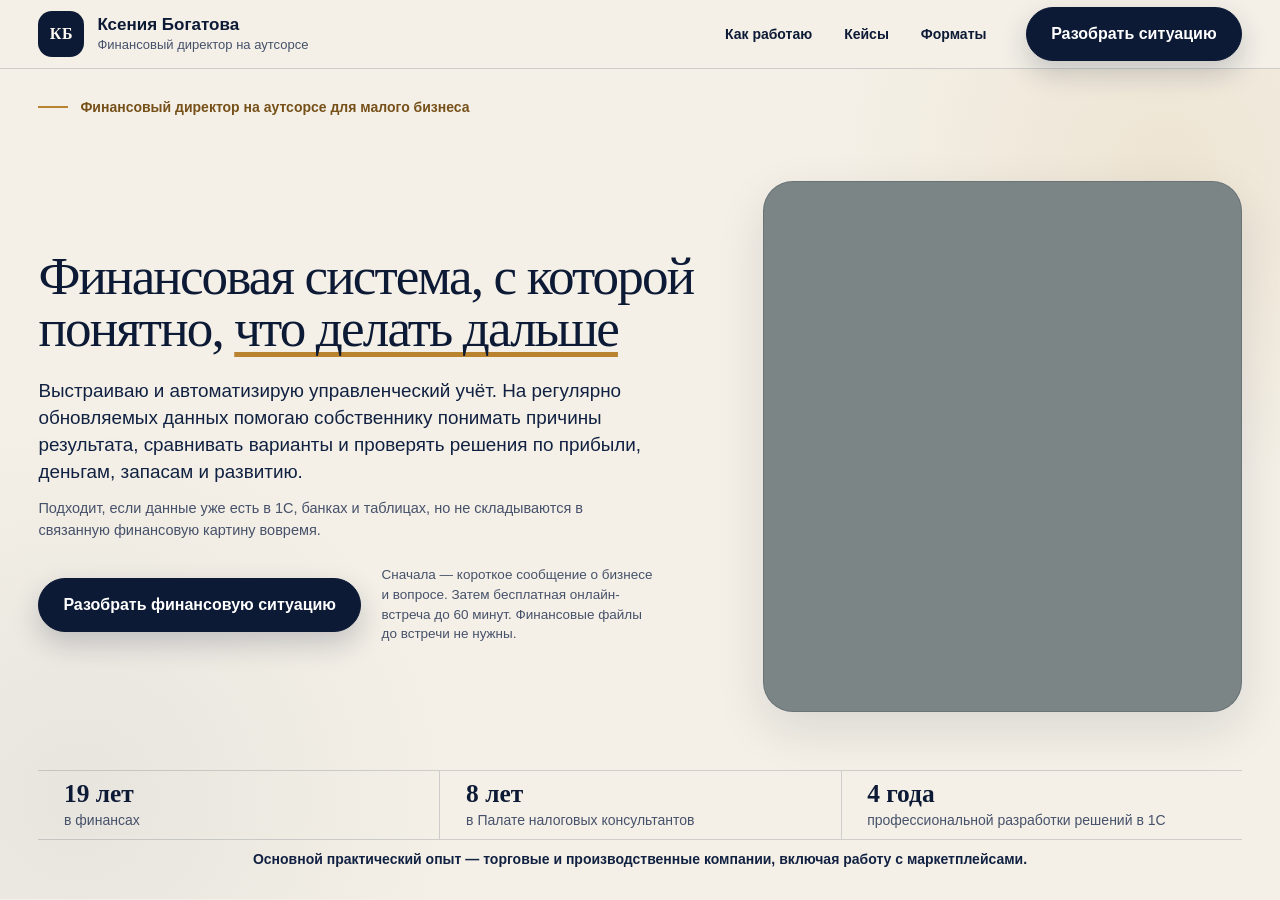
==== commit 31680748: "site-v5: stage 1 header and hero Implement the approved v5 header and hero copy, responsive navigati" ====
--- a/index.html
+++ b/index.html
@@ -7,8 +7,8 @@
   <meta name="theme-color" content="#f4f0e7">
   <meta name="referrer" content="no-referrer">
   <meta http-equiv="Content-Security-Policy" content="default-src 'self'; img-src 'self' data:; style-src 'self'; script-src 'self'; connect-src 'none'; object-src 'none'; media-src 'none'; worker-src 'none'; base-uri 'none'; form-action 'none'">
-  <meta name="description" content="Первый экран сайта Ксении Богатовой: автоматизированный управленческий учёт и сопровождение собственника как финансового директора.">
-  <title>Ксения Богатова — финансовый директор на аутсорсе · прототип</title>
+  <meta name="description" content="Финансовый директор на аутсорсе: выстраивание и автоматизация управленческого учёта, финансовые модели и сопровождение решений собственника. Удалённо по России.">
+  <title>Финансовый директор на аутсорсе и управленческий учёт — Ксения Богатова</title>
   <link rel="icon" href="data:image/svg+xml,%3Csvg xmlns='http://www.w3.org/2000/svg' viewBox='0 0 64 64'%3E%3Crect width='64' height='64' rx='18' fill='%230d1a36'/%3E%3Ctext x='32' y='40' text-anchor='middle' font-family='Georgia,serif' font-size='23' font-weight='700' fill='%23fffaf1'%3E%D0%9A%D0%91%3C/text%3E%3C/svg%3E">
   <link rel="stylesheet" href="assets/css/site.css">
   <script src="assets/js/config.js" defer></script>
@@ -26,22 +26,37 @@
           <span class="brand-role">Финансовый директор на аутсорсе</span>
         </span>
       </a>
+
+      <nav class="header-nav" aria-label="Основная навигация">
+        <a href="#system">Как работаю</a>
+        <a href="#cases">Кейсы</a>
+        <a href="#formats">Форматы</a>
+      </nav>
+
+      <a class="button header-cta cta-link" href="#contact" data-open-qualifier data-cta-location="header">
+        <span class="header-cta-label">Разобрать ситуацию</span>
+        <span class="header-cta-label-mobile">Разобрать</span>
+      </a>
     </div>
   </header>
 
   <main id="main">
     <section class="hero" id="top" aria-labelledby="hero-title">
       <div class="container hero-shell">
-        <p class="eyebrow">Разработка и внедрение автоматизированного управленческого учёта</p>
+        <p class="eyebrow">Финансовый директор на аутсорсе для малого бизнеса</p>
 
         <div class="hero-main">
           <div class="hero-copy">
             <h1 id="hero-title">Финансовая система, с которой понятно, <span class="hero-title-accent">что&nbsp;делать дальше</span></h1>
-            <p class="hero-lead"><span class="hero-lead-accent">Что продолжать, что срочно начать, а от чего отказаться</span>&nbsp;— чтобы бизнес больше зарабатывал и эффективнее использовал деньги.</p>
+            <p class="hero-lead">Выстраиваю и автоматизирую управленческий учёт. На регулярно обновляемых данных помогаю собственнику понимать причины результата, сравнивать варианты и проверять решения по прибыли, деньгам, запасам и развитию.</p>
+            <p class="hero-qualifier">Подходит, если данные уже есть в 1С, банках и таблицах, но не складываются в связанную финансовую картину вовремя.</p>
 
             <div class="hero-actions">
-              <a class="button cta-link" href="#meeting-note">Разобрать мою ситуацию</a>
-              <p class="meeting-note" id="meeting-note">Первая встреча — бесплатно, 60 минут. Финансовые файлы заранее присылать не нужно.</p>
+              <a class="button cta-link" href="#contact" data-open-qualifier data-cta-location="hero">Разобрать финансовую ситуацию</a>
+              <p class="meeting-note">
+                <span class="meeting-note-desktop">Сначала — короткое сообщение о бизнесе и вопросе. Затем бесплатная онлайн-встреча до 60 минут. Финансовые файлы до встречи не нужны.</span>
+                <span class="meeting-note-mobile">Короткое сообщение → бесплатная встреча до 60 минут. Финансовые файлы не нужны.</span>
+              </p>
             </div>
           </div>
 
@@ -49,26 +64,28 @@
             <picture class="portrait-frame">
               <source media="(max-width: 959px)" type="image/webp" srcset="assets/ksenia-bogatova-portrait-mobile.webp 640w" sizes="calc(100vw - 32px)">
               <source type="image/webp" srcset="assets/ksenia-bogatova-portrait-desktop.webp 960w" sizes="(min-width: 1440px) 520px, 42vw">
-              <img src="assets/ksenia-bogatova-portrait-fallback.jpg" alt="" width="960" height="1200" decoding="async" fetchpriority="high">
+              <img src="assets/ksenia-bogatova-portrait-fallback.jpg" alt="Ксения Богатова, финансовый директор на аутсорсе" width="960" height="1200" decoding="async" fetchpriority="high">
             </picture>
           </div>
         </div>
 
-        <div class="facts" aria-label="Опыт Ксении Богатовой">
-          <div class="fact"><strong>19 лет</strong><span>в финансах</span></div>
-          <div class="fact"><strong>8 лет</strong><span>в Палате налоговых консультантов</span></div>
-          <div class="fact"><strong>4 года</strong><span>разработки решений в 1С</span></div>
+        <div class="hero-proof">
+          <div class="facts" aria-label="Опыт Ксении Богатовой">
+            <div class="fact"><strong>19 лет</strong><span>в финансах</span></div>
+            <div class="fact"><strong>8 лет</strong><span>в Палате налоговых консультантов</span></div>
+            <div class="fact"><strong>4 года</strong><span>профессиональной разработки решений в 1С</span></div>
+          </div>
+          <p class="industry-note">Основной практический опыт — торговые и производственные компании, включая работу с маркетплейсами.</p>
         </div>
       </div>
     </section>
+
+    <div class="stage-anchors" aria-hidden="true">
+      <span id="system"></span>
+      <span id="cases"></span>
+      <span id="formats"></span>
+      <span id="contact"></span>
+    </div>
   </main>
-
-  <dialog class="meeting-dialog" id="meeting-dialog" aria-labelledby="dialog-title">
-    <div class="dialog-inner">
-      <h2 id="dialog-title">Первая встреча — бесплатно</h2>
-      <p>Встреча длится до 60 минут. Канал записи будет подключён в полной версии сайта. Финансовые файлы заранее присылать не нужно.</p>
-      <button class="button dialog-close" type="button">Закрыть</button>
-    </div>
-  </dialog>
 </body>
 </html>
--- a/assets/css/site.css
+++ b/assets/css/site.css
@@ -11,8 +11,6 @@
   --white: #ffffff;
   --ink-muted: #46516a;
   --line: rgba(13, 26, 54, 0.16);
-  --line-strong: rgba(13, 26, 54, 0.28);
-  --overlay: rgba(9, 19, 42, 0.68);
   --shadow-soft: 0 18px 50px rgba(9, 19, 42, 0.11);
   --shadow-button: 0 12px 28px rgba(13, 26, 54, 0.2);
   --radius-large: 30px;
@@ -37,6 +35,7 @@
 body {
   min-width: 0;
   margin: 0;
+  padding-top: var(--header-height);
   color: var(--navy-900);
   background: var(--cream);
   font-family: -apple-system, BlinkMacSystemFont, "Segoe UI", Arial, sans-serif;
@@ -99,8 +98,10 @@
 }
 
 .site-header {
-  position: sticky;
+  position: fixed;
   top: 0;
+  right: 0;
+  left: 0;
   z-index: 20;
   min-height: var(--header-height);
   background: rgba(244, 240, 231, 0.94);
@@ -111,13 +112,17 @@
 .header-inner {
   display: flex;
   align-items: center;
+  justify-content: space-between;
+  gap: clamp(18px, 2.2vw, 32px);
   min-height: var(--header-height);
 }
 
 .brand {
   display: inline-flex;
+  flex: 0 1 auto;
   align-items: center;
   gap: 13px;
+  min-height: 44px;
   min-width: 0;
   text-decoration: none;
 }
@@ -154,6 +159,43 @@
   font-size: 13px;
 }
 
+.header-nav {
+  display: flex;
+  align-items: center;
+  justify-content: center;
+  gap: clamp(4px, 0.7vw, 10px);
+  margin-left: auto;
+}
+
+.header-nav a {
+  display: inline-flex;
+  align-items: center;
+  min-height: 44px;
+  padding: 8px clamp(9px, 0.9vw, 14px);
+  border-radius: 999px;
+  font-size: 14px;
+  font-weight: 650;
+  text-decoration: none;
+  transition: color 170ms ease, background 170ms ease;
+}
+
+.header-nav a:hover {
+  color: var(--navy-950);
+  background: rgba(13, 26, 54, 0.07);
+}
+
+.header-cta {
+  flex: 0 0 auto;
+  min-height: 44px;
+  padding: 10px 18px;
+  box-shadow: none;
+  font-size: 14px;
+}
+
+.header-cta-label-mobile {
+  display: none;
+}
+
 .hero {
   position: relative;
   isolation: isolate;
@@ -204,7 +246,7 @@
   flex-direction: column;
   justify-content: flex-start;
   align-self: center;
-  width: min(100%, 700px);
+  width: min(100%, 730px);
   padding: 0;
 }
 
@@ -236,25 +278,28 @@
 }
 
 .hero-lead {
-  max-width: 62ch;
-  margin: clamp(24px, 3.4vh, 32px) 0 0;
+  max-width: 65ch;
+  margin: clamp(18px, 2.6vh, 26px) 0 0;
   color: var(--navy-850);
-  font-size: clamp(1.08rem, 0.45vw + 1rem, 1.28rem);
+  font-size: clamp(1.04rem, 0.34vw + 1rem, 1.18rem);
   font-weight: 500;
-  line-height: 1.45;
-}
-
-.hero-lead-accent {
-  color: var(--gold-dark);
-  font-weight: 700;
+  line-height: 1.43;
+}
+
+.hero-qualifier {
+  max-width: 68ch;
+  margin: 12px 0 0;
+  color: var(--ink-muted);
+  font-size: 14.5px;
+  line-height: 1.48;
 }
 
 .hero-actions {
   display: flex;
   align-items: center;
-  gap: clamp(20px, 2vw, 24px);
+  gap: clamp(16px, 1.6vw, 22px);
   min-height: 54px;
-  margin: clamp(28px, 3.8vh, 36px) 0 0;
+  margin: clamp(18px, 2.7vh, 26px) 0 0;
   padding: 0;
 }
 
@@ -295,13 +340,16 @@
 }
 
 .meeting-note {
-  flex: 1 1 280px;
-  max-width: 32ch;
+  flex: 1 1 300px;
+  max-width: 37ch;
   margin: 0;
   color: var(--ink-muted);
-  font-size: 14px;
-  line-height: 1.5;
-  scroll-margin-top: calc(var(--header-height) + 16px);
+  font-size: 13.5px;
+  line-height: 1.45;
+}
+
+.meeting-note-mobile {
+  display: none;
 }
 
 .hero-visual {
@@ -313,7 +361,7 @@
 .portrait-frame {
   position: relative;
   display: block;
-  height: clamp(410px, 64svh, 650px);
+  height: clamp(400px, 59svh, 590px);
   overflow: hidden;
   background: #7b8585;
   border: 1px solid var(--line);
@@ -331,7 +379,7 @@
 .facts {
   display: grid;
   grid-template-columns: repeat(3, minmax(0, 1fr));
-  margin-top: clamp(20px, 2.8vh, 28px);
+  margin-top: clamp(14px, 2vh, 20px);
   border-top: 1px solid var(--line);
   border-bottom: 1px solid var(--line);
 }
@@ -339,8 +387,8 @@
 .fact {
   display: grid;
   align-content: center;
-  min-height: 78px;
-  padding: 12px clamp(18px, 2vw, 28px);
+  min-height: 68px;
+  padding: 10px clamp(18px, 2vw, 28px);
 }
 
 .fact + .fact {
@@ -362,45 +410,19 @@
   line-height: 1.3;
 }
 
-.meeting-dialog {
-  width: min(540px, calc(100% - 32px));
-  max-height: calc(100svh - 32px);
-  margin: auto;
-  padding: 0;
-  color: var(--navy-900);
-  background: var(--paper);
-  border: 1px solid var(--line-strong);
-  border-radius: 24px;
-  box-shadow: 0 28px 90px rgba(9, 19, 42, 0.36);
-}
-
-.meeting-dialog::backdrop {
-  background: var(--overlay);
-  backdrop-filter: blur(4px);
-}
-
-.dialog-inner {
-  padding: clamp(27px, 5vw, 42px);
-}
-
-.meeting-dialog h2 {
-  margin-bottom: 13px;
-  font-family: Georgia, "Times New Roman", serif;
-  font-size: clamp(1.9rem, 4vw, 2.55rem);
-  font-weight: 500;
-  letter-spacing: -0.025em;
-  line-height: 1.08;
-}
-
-.meeting-dialog p {
-  margin-bottom: 24px;
-  color: var(--ink-muted);
-  font-size: 16px;
-}
-
-.dialog-close {
-  min-width: 124px;
-  cursor: pointer;
+.industry-note {
+  margin: 10px 0 0;
+  color: var(--navy-850);
+  font-size: 14px;
+  font-weight: 650;
+  line-height: 1.35;
+  text-align: center;
+}
+
+.stage-anchors {
+  position: relative;
+  height: 0;
+  overflow: hidden;
 }
 
 @media (min-width: 960px) and (max-width: 1199px) {
@@ -418,12 +440,12 @@
   }
 
   .hero-lead {
-    margin-top: 24px;
+    margin-top: 20px;
   }
 
   .hero-actions {
-    gap: 20px;
-    margin-top: 28px;
+    gap: 16px;
+    margin-top: 20px;
   }
 
   .hero-visual {
@@ -431,7 +453,7 @@
   }
 
   .facts {
-    margin-top: 20px;
+    margin-top: 16px;
   }
 
   .fact {
@@ -461,6 +483,23 @@
 
   .brand-role {
     font-size: 12.5px;
+  }
+
+  .header-inner {
+    gap: 14px;
+  }
+
+  .header-nav {
+    gap: 0;
+  }
+
+  .header-nav a {
+    padding-inline: 8px;
+    font-size: 13px;
+  }
+
+  .header-cta {
+    padding-inline: 14px;
   }
 
   .hero-shell {
@@ -493,12 +532,12 @@
   }
 
   .hero-lead {
-    margin-top: 28px;
+    margin-top: 24px;
   }
 
   .hero-actions {
     gap: 18px;
-    margin-top: 32px;
+    margin-top: 24px;
   }
 
   .hero-visual {
@@ -521,6 +560,18 @@
 }
 
 @media (max-width: 720px) {
+  .header-nav {
+    display: none;
+  }
+
+  .header-cta-label {
+    display: none;
+  }
+
+  .header-cta-label-mobile {
+    display: inline;
+  }
+
   .hero-actions {
     display: grid;
     grid-template-columns: minmax(0, 1fr);
@@ -531,8 +582,20 @@
     width: 100%;
   }
 
+  .header-cta {
+    width: auto;
+  }
+
   .meeting-note {
     max-width: none;
+  }
+
+  .meeting-note-desktop {
+    display: none;
+  }
+
+  .meeting-note-mobile {
+    display: inline;
   }
 }
 
@@ -545,6 +608,10 @@
     gap: 10px;
   }
 
+  .header-inner {
+    gap: 10px;
+  }
+
   .brand-mark {
     width: 40px;
   }
@@ -576,6 +643,10 @@
     font-size: 17px;
   }
 
+  .hero-qualifier {
+    font-size: 14px;
+  }
+
   .facts {
     grid-template-columns: minmax(0, 1fr);
   }
@@ -595,6 +666,10 @@
 
   .fact > span {
     font-size: 14px;
+  }
+
+  .industry-note {
+    text-align: left;
   }
 }
 
@@ -641,7 +716,11 @@
 
 @media (max-width: 360px) {
   .brand-role {
-    max-width: 180px;
+    display: none;
+  }
+
+  .header-cta {
+    padding-inline: 13px;
   }
 
   .hero-shell {
@@ -662,6 +741,10 @@
 
   .hero-lead {
     margin-top: 20px;
+  }
+
+  .hero-qualifier {
+    margin-top: 10px;
   }
 
   .hero-actions {
@@ -679,7 +762,7 @@
   }
 
   .eyebrow {
-    margin-bottom: 16px;
+    margin-bottom: 12px;
   }
 
   .hero-main {
@@ -687,11 +770,15 @@
   }
 
   .hero-lead {
-    margin-top: 20px;
+    margin-top: 14px;
+  }
+
+  .hero-qualifier {
+    margin-top: 8px;
   }
 
   .hero-actions {
-    margin-top: 24px;
+    margin-top: 14px;
   }
 
   .hero-visual {
@@ -699,16 +786,20 @@
   }
 
   .portrait-frame {
-    height: clamp(410px, 58svh, 500px);
+    height: clamp(390px, 55svh, 450px);
   }
 
   .facts {
-    margin-top: 16px;
+    margin-top: 12px;
   }
 
   .fact {
     min-height: 64px;
     padding-block: 9px;
+  }
+
+  .industry-note {
+    margin-top: 8px;
   }
 }
 
@@ -730,11 +821,9 @@
 @media (prefers-contrast: more) {
   :root {
     --line: rgba(13, 26, 54, 0.42);
-    --line-strong: rgba(13, 26, 54, 0.65);
-  }
-
-  .button,
-  .meeting-dialog {
+  }
+
+  .button {
     border-width: 2px;
   }
 }
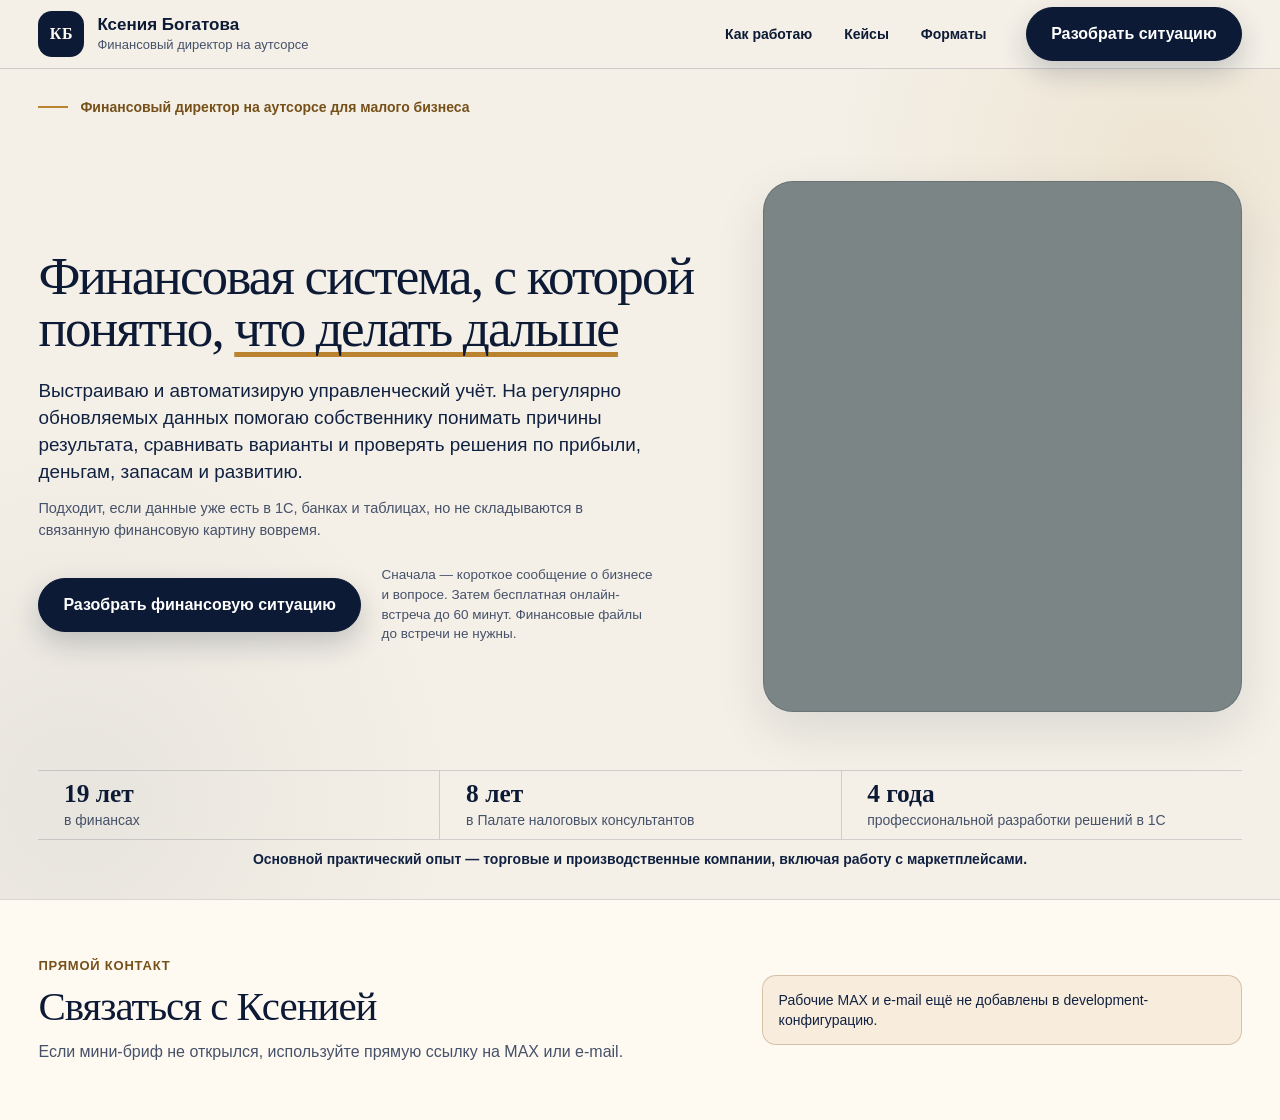
==== commit 3390ba9d: "site-v5: stage 2 qualifier flow Implement the approved single-dialog qualifier flow with Russian val" ====
--- a/index.html
+++ b/index.html
@@ -12,6 +12,7 @@
   <link rel="icon" href="data:image/svg+xml,%3Csvg xmlns='http://www.w3.org/2000/svg' viewBox='0 0 64 64'%3E%3Crect width='64' height='64' rx='18' fill='%230d1a36'/%3E%3Ctext x='32' y='40' text-anchor='middle' font-family='Georgia,serif' font-size='23' font-weight='700' fill='%23fffaf1'%3E%D0%9A%D0%91%3C/text%3E%3C/svg%3E">
   <link rel="stylesheet" href="assets/css/site.css">
   <script src="assets/js/config.js" defer></script>
+  <script src="assets/js/analytics.js" defer></script>
   <script src="assets/js/site.js" defer></script>
 </head>
 <body>
@@ -84,8 +85,102 @@
       <span id="system"></span>
       <span id="cases"></span>
       <span id="formats"></span>
-      <span id="contact"></span>
     </div>
+
+    <section class="contact-fallback" id="contact" aria-labelledby="contact-title">
+      <div class="container contact-card">
+        <div>
+          <p class="contact-kicker">Прямой контакт</p>
+          <h2 id="contact-title">Связаться с Ксенией</h2>
+          <p class="contact-copy">Если мини-бриф не открылся, используйте прямую ссылку на MAX или e-mail.</p>
+        </div>
+        <div class="contact-actions" aria-label="Способы связи">
+          <a class="button contact-link" data-direct-max hidden target="_blank" rel="noopener noreferrer">Открыть MAX</a>
+          <a class="button button-secondary contact-link" data-direct-email hidden>Написать по e-mail</a>
+          <p class="contact-unavailable" data-contact-unavailable data-dev-only>Рабочие MAX и e-mail ещё не добавлены в development-конфигурацию.</p>
+        </div>
+        <noscript>
+          <p class="noscript-note">JavaScript отключён. Прямые контакты станут доступны после подстановки подтверждённых MAX и e-mail.</p>
+        </noscript>
+      </div>
+    </section>
   </main>
+
+  <dialog class="qualifier-dialog" id="qualifier-dialog" aria-labelledby="qualifier-title" aria-describedby="qualifier-description qualifier-warning">
+    <div class="qualifier-dialog-inner">
+      <button class="dialog-close" type="button" data-close-qualifier aria-label="Закрыть мини-бриф">
+        <span aria-hidden="true">×</span>
+      </button>
+
+      <div data-qualifier-form-view>
+        <p class="dialog-kicker">Первый шаг</p>
+        <h2 id="qualifier-title" tabindex="-1">Коротко опишите бизнес и финансовый вопрос</h2>
+        <p id="qualifier-description">Для первого шага не нужны финансовые файлы и доступы. Достаточно общего описания ситуации.</p>
+
+        <form class="qualifier-form" id="qualifier-form" novalidate>
+          <div class="form-field">
+            <label for="business-model">Сфера и модель бизнеса <span class="required-mark">обязательное поле</span></label>
+            <textarea id="business-model" name="business" maxlength="250" rows="3" required placeholder="Например: производство и оптовая торговля, продажи через маркетплейсы" aria-describedby="business-hint business-error"></textarea>
+            <p class="field-hint" id="business-hint">До 250 символов.</p>
+            <p class="field-error" id="business-error" hidden>Опишите сферу и модель бизнеса.</p>
+          </div>
+
+          <div class="form-field">
+            <label for="financial-question">Какой вопрос или решение нужно разобрать <span class="required-mark">обязательное поле</span></label>
+            <textarea id="financial-question" name="question" maxlength="700" rows="4" required placeholder="Например: почему при росте продаж не увеличиваются свободные деньги" aria-describedby="question-hint question-error"></textarea>
+            <p class="field-hint" id="question-hint">До 700 символов.</p>
+            <p class="field-error" id="question-error" hidden>Сформулируйте вопрос или решение, которое нужно разобрать.</p>
+          </div>
+
+          <div class="form-field">
+            <label for="data-sources">Где сейчас находятся данные <span class="required-mark">обязательное поле</span></label>
+            <textarea id="data-sources" name="dataSources" maxlength="300" rows="3" required placeholder="Например: 1С, банки, Excel, CRM, кабинеты торговых площадок" aria-describedby="data-sources-hint data-sources-error"></textarea>
+            <p class="field-hint" id="data-sources-hint">До 300 символов.</p>
+            <p class="field-error" id="data-sources-error" hidden>Укажите, где сейчас находятся данные.</p>
+          </div>
+
+          <div class="form-field">
+            <label for="business-scale">Количество компаний, направлений или каналов <span class="optional-mark">необязательно</span></label>
+            <input id="business-scale" name="scale" type="text" maxlength="180">
+          </div>
+
+          <div class="form-field">
+            <label for="decision-deadline">Когда требуется принять решение <span class="optional-mark">необязательно</span></label>
+            <input id="decision-deadline" name="deadline" type="text" maxlength="120" placeholder="Например: в течение месяца">
+          </div>
+
+          <p class="qualifier-warning" id="qualifier-warning">Не указывайте пароли, реквизиты доступа, персональные данные сотрудников и не прикладывайте финансовые файлы. Для первого шага достаточно общего описания.</p>
+          <p class="form-status" data-form-status aria-live="polite"></p>
+
+          <div class="dialog-actions">
+            <button class="button" type="submit">Продолжить в MAX</button>
+            <button class="text-button" type="button" data-close-qualifier>Отменить</button>
+          </div>
+        </form>
+      </div>
+
+      <div class="qualifier-confirmation" data-qualifier-confirmation hidden aria-live="polite">
+        <p class="dialog-kicker">Сообщение готово</p>
+        <h2 id="qualifier-confirmation-title" tabindex="-1">Проверьте подготовленное обращение</h2>
+        <p data-copy-status></p>
+
+        <div class="form-field">
+          <label for="message-preview">Подготовленное сообщение</label>
+          <textarea id="message-preview" data-message-preview rows="11" readonly></textarea>
+        </div>
+
+        <p class="development-warning" data-config-warning data-dev-only hidden>Внешний переход заблокирован: подтверждённые MAX и e-mail не добавлены в конфигурацию.</p>
+
+        <div class="confirmation-actions">
+          <a class="button" data-open-max hidden target="_blank" rel="noopener noreferrer">Открыть MAX</a>
+          <button class="button" type="button" data-max-unavailable disabled>Открыть MAX</button>
+          <button class="button button-secondary" type="button" data-copy-again>Скопировать ещё раз</button>
+          <a class="text-button confirmation-link" data-send-email hidden>Отправить по e-mail</a>
+          <button class="text-button" type="button" data-email-unavailable disabled>Отправить по e-mail</button>
+          <button class="text-button" type="button" data-edit-qualifier>Изменить ответы</button>
+        </div>
+      </div>
+    </div>
+  </dialog>
 </body>
 </html>
--- a/assets/css/site.css
+++ b/assets/css/site.css
@@ -64,6 +64,10 @@
   max-width: 100%;
 }
 
+[hidden] {
+  display: none !important;
+}
+
 h1,
 h2,
 p {
@@ -425,6 +429,316 @@
   overflow: hidden;
 }
 
+body.dialog-open {
+  overflow: hidden;
+}
+
+.contact-fallback {
+  scroll-margin-top: calc(var(--header-height) + 12px);
+  padding-block: clamp(28px, 5vw, 56px);
+  background: var(--paper);
+  border-top: 1px solid var(--line);
+}
+
+.contact-card {
+  display: flex;
+  align-items: center;
+  justify-content: space-between;
+  gap: clamp(24px, 5vw, 72px);
+}
+
+.contact-card > div:first-child {
+  max-width: 680px;
+}
+
+.contact-kicker,
+.dialog-kicker {
+  margin: 0 0 8px;
+  color: var(--gold-dark);
+  font-size: 13px;
+  font-weight: 750;
+  letter-spacing: 0.06em;
+  text-transform: uppercase;
+}
+
+.contact-card h2,
+.qualifier-dialog h2 {
+  margin: 0;
+  font-family: Georgia, "Times New Roman", serif;
+  font-weight: 500;
+  letter-spacing: -0.025em;
+  line-height: 1.08;
+}
+
+.contact-card h2 {
+  font-size: clamp(2rem, 3.2vw, 3rem);
+}
+
+.contact-copy {
+  margin: 12px 0 0;
+  color: var(--ink-muted);
+}
+
+.contact-actions {
+  display: flex;
+  flex: 0 1 480px;
+  align-items: center;
+  justify-content: flex-end;
+  gap: 12px;
+}
+
+.contact-link {
+  min-width: 160px;
+}
+
+.contact-unavailable,
+.noscript-note,
+.development-warning {
+  margin: 0;
+  padding: 14px 16px;
+  color: var(--navy-850);
+  background: rgba(185, 131, 48, 0.1);
+  border: 1px solid rgba(118, 80, 25, 0.28);
+  border-radius: 14px;
+  font-size: 14px;
+  line-height: 1.45;
+}
+
+.noscript-note {
+  margin-top: 16px;
+}
+
+.qualifier-dialog {
+  width: min(780px, calc(100% - 32px));
+  max-height: calc(100svh - 32px);
+  margin: auto;
+  padding: 0;
+  overflow: auto;
+  color: var(--navy-900);
+  background: var(--paper);
+  border: 1px solid var(--line);
+  border-radius: 26px;
+  box-shadow: 0 30px 90px rgba(9, 19, 42, 0.34);
+}
+
+.qualifier-dialog::backdrop {
+  background: rgba(9, 19, 42, 0.7);
+  backdrop-filter: blur(4px);
+}
+
+.qualifier-dialog-inner {
+  position: relative;
+  padding: clamp(28px, 5vw, 48px);
+}
+
+.dialog-close {
+  position: absolute;
+  top: 16px;
+  right: 16px;
+  display: grid;
+  place-items: center;
+  width: 44px;
+  height: 44px;
+  padding: 0;
+  color: var(--navy-900);
+  background: transparent;
+  border: 1px solid var(--line);
+  border-radius: 50%;
+  cursor: pointer;
+  font-size: 28px;
+  line-height: 1;
+}
+
+.dialog-close:hover {
+  background: rgba(13, 26, 54, 0.07);
+}
+
+.qualifier-dialog h2 {
+  max-width: 620px;
+  padding-right: 48px;
+  font-size: clamp(2rem, 4vw, 3rem);
+}
+
+#qualifier-description {
+  max-width: 62ch;
+  margin: 14px 0 0;
+  color: var(--ink-muted);
+  font-size: 16px;
+}
+
+.qualifier-form {
+  display: grid;
+  gap: 20px;
+  margin-top: 28px;
+}
+
+.form-field {
+  display: grid;
+  gap: 8px;
+}
+
+.form-field label {
+  color: var(--navy-900);
+  font-size: 15px;
+  font-weight: 750;
+  line-height: 1.35;
+}
+
+.required-mark,
+.optional-mark {
+  margin-left: 6px;
+  color: var(--gold-dark);
+  font-size: 12px;
+  font-weight: 650;
+  white-space: nowrap;
+}
+
+.optional-mark {
+  color: var(--ink-muted);
+}
+
+.form-field textarea,
+.form-field input {
+  width: 100%;
+  min-height: 48px;
+  padding: 12px 14px;
+  color: var(--navy-900);
+  background: var(--white);
+  border: 1px solid var(--line-strong, rgba(13, 26, 54, 0.28));
+  border-radius: 12px;
+  font: inherit;
+  line-height: 1.45;
+  resize: vertical;
+}
+
+.form-field textarea {
+  min-height: 92px;
+}
+
+.form-field textarea:focus,
+.form-field input:focus {
+  border-color: var(--gold-dark);
+  outline: 3px solid rgba(185, 131, 48, 0.22);
+  outline-offset: 1px;
+}
+
+.form-field [aria-invalid="true"] {
+  border-color: #a12f2f;
+}
+
+.field-hint,
+.field-error {
+  margin: 0;
+  font-size: 13px;
+  line-height: 1.35;
+}
+
+.field-hint {
+  color: var(--ink-muted);
+}
+
+.field-error {
+  color: #8d2020;
+  font-weight: 650;
+}
+
+.qualifier-warning {
+  margin: 0;
+  padding: 14px 16px;
+  color: var(--navy-850);
+  background: rgba(13, 26, 54, 0.055);
+  border-left: 3px solid var(--gold);
+  border-radius: 0 12px 12px 0;
+  font-size: 14px;
+  line-height: 1.45;
+}
+
+.form-status {
+  margin: 0;
+  color: #8d2020;
+  font-weight: 700;
+}
+
+.dialog-actions,
+.confirmation-actions {
+  display: flex;
+  flex-wrap: wrap;
+  align-items: center;
+  gap: 12px;
+}
+
+.text-button,
+.confirmation-link {
+  display: inline-flex;
+  align-items: center;
+  justify-content: center;
+  min-height: 44px;
+  padding: 8px 12px;
+  color: var(--navy-900);
+  background: transparent;
+  border: 0;
+  border-radius: 10px;
+  cursor: pointer;
+  font: inherit;
+  font-weight: 700;
+  text-decoration: underline;
+  text-underline-offset: 3px;
+}
+
+.text-button:hover,
+.confirmation-link:hover {
+  background: rgba(13, 26, 54, 0.07);
+}
+
+.button-secondary {
+  color: var(--navy-900);
+  background: transparent;
+  border-color: var(--navy-900);
+  box-shadow: none;
+}
+
+.button-secondary:visited {
+  color: var(--navy-900);
+}
+
+.button-secondary:hover {
+  color: var(--white);
+}
+
+button:disabled,
+[aria-disabled="true"] {
+  cursor: not-allowed;
+  opacity: 0.5;
+  transform: none;
+}
+
+.qualifier-confirmation > [data-copy-status] {
+  margin: 16px 0 22px;
+  color: var(--ink-muted);
+}
+
+.qualifier-confirmation .form-field {
+  margin-bottom: 18px;
+}
+
+#message-preview {
+  min-height: 250px;
+  font-size: 14px;
+}
+
+.development-warning {
+  margin-bottom: 18px;
+}
+
+.clipboard-fallback {
+  position: fixed;
+  top: 0;
+  left: -9999px;
+  width: 1px;
+  height: 1px;
+  opacity: 0;
+}
+
 @media (min-width: 960px) and (max-width: 1199px) {
   .hero-shell {
     padding-block: 24px;
@@ -597,6 +911,21 @@
   .meeting-note-mobile {
     display: inline;
   }
+
+  .contact-card,
+  .contact-actions {
+    align-items: stretch;
+    flex-direction: column;
+  }
+
+  .contact-actions {
+    flex-basis: auto;
+    width: 100%;
+  }
+
+  .contact-link {
+    width: 100%;
+  }
 }
 
 @media (max-width: 600px) {
@@ -670,6 +999,45 @@
 
   .industry-note {
     text-align: left;
+  }
+
+  .qualifier-dialog {
+    width: calc(100% - 16px);
+    max-height: calc(100svh - 16px);
+    border-radius: 20px;
+  }
+
+  .qualifier-dialog-inner {
+    padding: 24px 18px;
+  }
+
+  .dialog-close {
+    top: 10px;
+    right: 10px;
+  }
+
+  .qualifier-dialog h2 {
+    padding-right: 42px;
+    font-size: clamp(1.75rem, 8vw, 2.25rem);
+  }
+
+  .qualifier-form {
+    gap: 18px;
+    margin-top: 22px;
+  }
+
+  .dialog-actions,
+  .confirmation-actions {
+    display: grid;
+    grid-template-columns: minmax(0, 1fr);
+  }
+
+  .dialog-actions .button,
+  .dialog-actions .text-button,
+  .confirmation-actions .button,
+  .confirmation-actions .text-button,
+  .confirmation-actions .confirmation-link {
+    width: 100%;
   }
 }
 
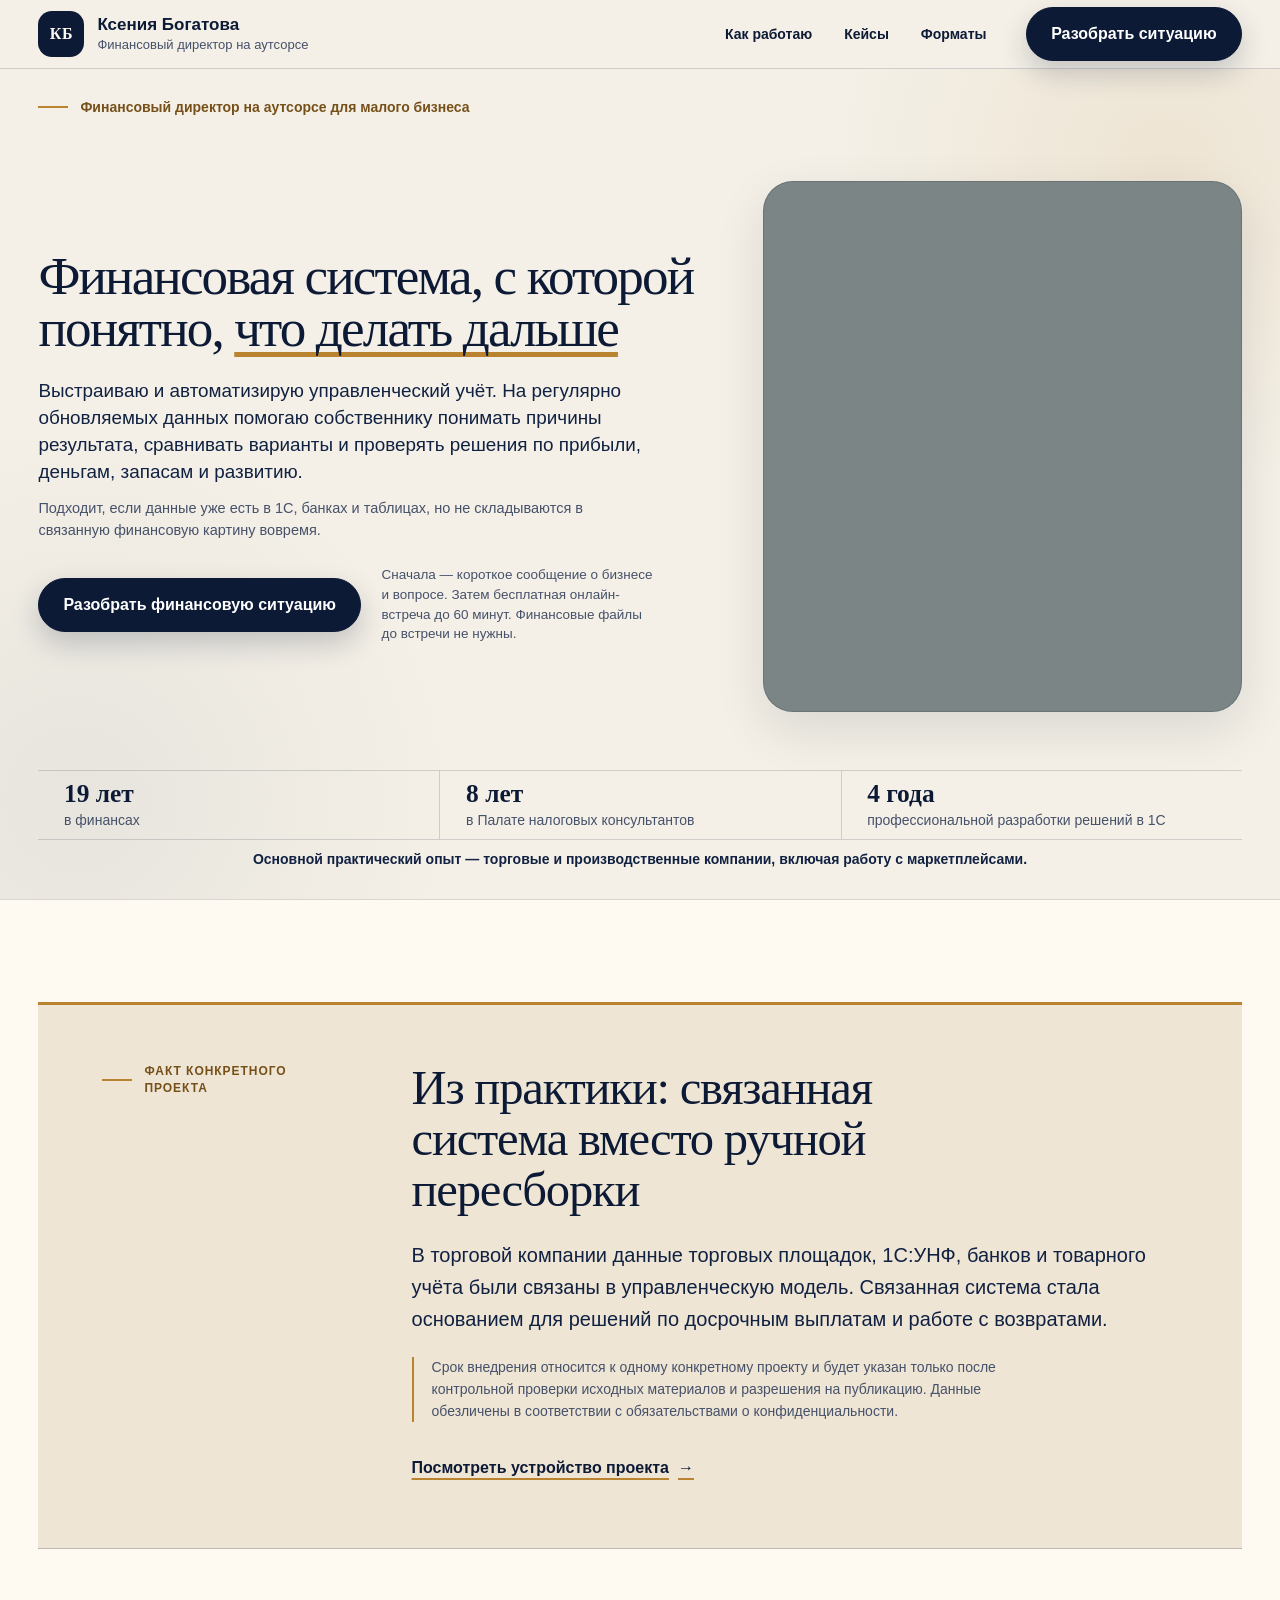
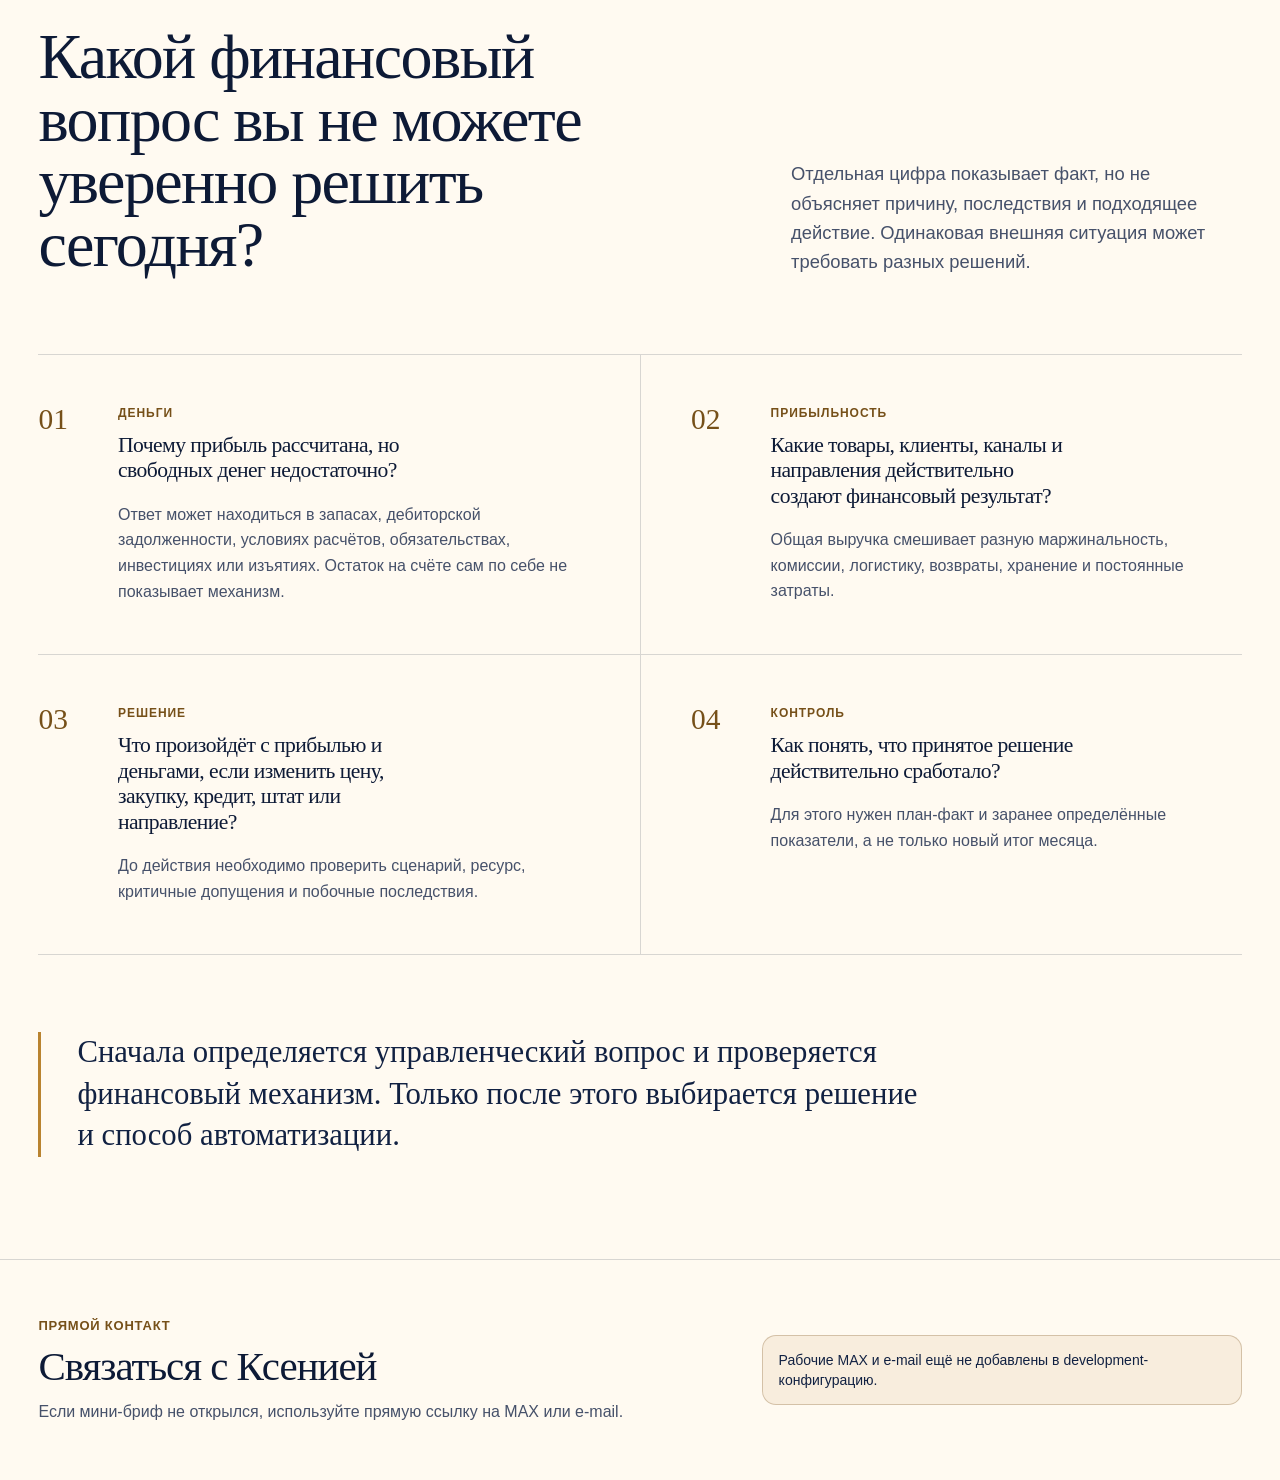
==== commit 429aef08: "site-v5: checkpoint stage 3 questions draft Preserve the unapproved Stage 3 proof-and-questions draf" ====
--- a/index.html
+++ b/index.html
@@ -81,9 +81,69 @@
       </div>
     </section>
 
+    <section class="questions-section" id="questions" aria-labelledby="questions-title">
+      <div class="container questions-inner">
+        <article class="project-proof" aria-labelledby="project-proof-title">
+          <div class="project-proof-label">
+            <p>Факт конкретного проекта</p>
+          </div>
+
+          <div class="project-proof-content">
+            <h2 id="project-proof-title">Из практики: связанная система вместо ручной пересборки</h2>
+            <p class="project-proof-copy">В торговой компании данные торговых площадок, 1С:УНФ, банков и товарного учёта были связаны в управленческую модель. Связанная система стала основанием для решений по досрочным выплатам и работе с возвратами.</p>
+            <p class="project-proof-note">Срок внедрения относится к одному конкретному проекту и будет указан только после контрольной проверки исходных материалов и разрешения на публикацию. Данные обезличены в соответствии с обязательствами о конфиденциальности.</p>
+            <a class="project-proof-link" href="#case-trade">Посмотреть устройство проекта <span aria-hidden="true">→</span></a>
+          </div>
+        </article>
+
+        <div class="questions-heading">
+          <h2 id="questions-title">Какой финансовый вопрос вы не можете уверенно решить сегодня?</h2>
+          <p>Отдельная цифра показывает факт, но не объясняет причину, последствия и подходящее действие. Одинаковая внешняя ситуация может требовать разных решений.</p>
+        </div>
+
+        <ol class="questions-list">
+          <li class="question-item">
+            <span class="question-number" aria-hidden="true">01</span>
+            <div>
+              <p class="question-topic">Деньги</p>
+              <h3>Почему прибыль рассчитана, но свободных денег недостаточно?</h3>
+              <p>Ответ может находиться в запасах, дебиторской задолженности, условиях расчётов, обязательствах, инвестициях или изъятиях. Остаток на счёте сам по себе не показывает механизм.</p>
+            </div>
+          </li>
+          <li class="question-item">
+            <span class="question-number" aria-hidden="true">02</span>
+            <div>
+              <p class="question-topic">Прибыльность</p>
+              <h3>Какие товары, клиенты, каналы и направления действительно создают финансовый результат?</h3>
+              <p>Общая выручка смешивает разную маржинальность, комиссии, логистику, возвраты, хранение и постоянные затраты.</p>
+            </div>
+          </li>
+          <li class="question-item">
+            <span class="question-number" aria-hidden="true">03</span>
+            <div>
+              <p class="question-topic">Решение</p>
+              <h3>Что произойдёт с прибылью и деньгами, если изменить цену, закупку, кредит, штат или направление?</h3>
+              <p>До действия необходимо проверить сценарий, ресурс, критичные допущения и побочные последствия.</p>
+            </div>
+          </li>
+          <li class="question-item">
+            <span class="question-number" aria-hidden="true">04</span>
+            <div>
+              <p class="question-topic">Контроль</p>
+              <h3>Как понять, что принятое решение действительно сработало?</h3>
+              <p>Для этого нужен план-факт и заранее определённые показатели, а не только новый итог месяца.</p>
+            </div>
+          </li>
+        </ol>
+
+        <p class="questions-conclusion">Сначала определяется управленческий вопрос и проверяется финансовый механизм. Только после этого выбирается решение и способ автоматизации.</p>
+      </div>
+    </section>
+
     <div class="stage-anchors" aria-hidden="true">
       <span id="system"></span>
       <span id="cases"></span>
+      <span id="case-trade"></span>
       <span id="formats"></span>
     </div>
 
--- a/assets/css/site.css
+++ b/assets/css/site.css
@@ -16,6 +16,7 @@
   --radius-large: 30px;
   --container: 1300px;
   --header-height: 68px;
+  --anchor-offset: calc(var(--header-height) + 20px);
   --ease: cubic-bezier(0.2, 0.8, 0.2, 1);
 }
 
@@ -29,7 +30,7 @@
   min-width: 0;
   background: var(--cream);
   scroll-behavior: smooth;
-  scroll-padding-top: calc(var(--header-height) + 12px);
+  scroll-padding-top: var(--anchor-offset);
 }
 
 body {
@@ -423,6 +424,190 @@
   text-align: center;
 }
 
+.questions-section {
+  padding-block: clamp(72px, 8vw, 120px);
+  background: var(--paper);
+  border-top: 1px solid var(--line);
+}
+
+.questions-inner {
+  display: grid;
+  gap: clamp(48px, 6vw, 84px);
+}
+
+.project-proof {
+  display: grid;
+  grid-template-columns: minmax(150px, 0.32fr) minmax(0, 1fr);
+  gap: clamp(28px, 5vw, 76px);
+  padding: clamp(30px, 5vw, 58px) clamp(24px, 5vw, 64px);
+  background: #eee5d5;
+  border-top: 3px solid var(--gold);
+  border-bottom: 1px solid rgba(13, 26, 54, 0.22);
+}
+
+.project-proof-label p,
+.question-topic {
+  margin: 0;
+  color: var(--gold-dark);
+  font-size: 12px;
+  font-weight: 800;
+  letter-spacing: 0.08em;
+  line-height: 1.35;
+  text-transform: uppercase;
+}
+
+.project-proof-label p {
+  display: flex;
+  align-items: center;
+  gap: 12px;
+}
+
+.project-proof-label p::before {
+  width: 30px;
+  height: 2px;
+  content: "";
+  flex: 0 0 auto;
+  background: var(--gold);
+}
+
+.project-proof-content {
+  min-width: 0;
+}
+
+.project-proof h2,
+.questions-heading h2,
+.question-item h3 {
+  font-family: Georgia, "Times New Roman", serif;
+  font-weight: 500;
+  letter-spacing: -0.025em;
+}
+
+.project-proof h2 {
+  max-width: 19ch;
+  margin: 0;
+  font-size: clamp(2rem, 3.8vw, 3.55rem);
+  line-height: 1.04;
+}
+
+.project-proof-copy {
+  max-width: 72ch;
+  margin: 24px 0 0;
+  color: var(--navy-850);
+  font-size: clamp(1.05rem, 0.5vw + 0.95rem, 1.25rem);
+  line-height: 1.6;
+}
+
+.project-proof-note {
+  max-width: 78ch;
+  margin: 22px 0 0;
+  padding-left: 18px;
+  color: var(--ink-muted);
+  border-left: 2px solid var(--gold);
+  font-size: 14px;
+  line-height: 1.55;
+}
+
+.project-proof-link {
+  display: inline-flex;
+  align-items: center;
+  gap: 9px;
+  min-height: 44px;
+  margin-top: 24px;
+  color: var(--navy-900);
+  font-weight: 750;
+  text-decoration-color: var(--gold);
+  text-decoration-thickness: 2px;
+  text-underline-offset: 5px;
+}
+
+.project-proof-link:hover {
+  color: var(--gold-dark);
+}
+
+.questions-heading {
+  display: grid;
+  grid-template-columns: minmax(0, 1.2fr) minmax(280px, 0.8fr);
+  align-items: end;
+  gap: clamp(28px, 6vw, 88px);
+}
+
+.questions-heading h2 {
+  max-width: 18ch;
+  margin: 0;
+  font-size: clamp(2.4rem, 5vw, 4.8rem);
+  line-height: 0.98;
+}
+
+.questions-heading > p {
+  max-width: 52ch;
+  margin: 0;
+  color: var(--ink-muted);
+  font-size: clamp(1rem, 0.3vw + 0.95rem, 1.15rem);
+  line-height: 1.6;
+}
+
+.questions-list {
+  display: grid;
+  grid-template-columns: repeat(2, minmax(0, 1fr));
+  margin: 0;
+  padding: 0;
+  border-bottom: 1px solid var(--line);
+  list-style: none;
+}
+
+.question-item {
+  display: grid;
+  grid-template-columns: 54px minmax(0, 1fr);
+  gap: clamp(16px, 2vw, 26px);
+  min-width: 0;
+  padding: clamp(30px, 4vw, 50px) clamp(20px, 4vw, 50px);
+  border-top: 1px solid var(--line);
+}
+
+.question-item:nth-child(odd) {
+  padding-left: 0;
+}
+
+.question-item:nth-child(even) {
+  border-left: 1px solid var(--line);
+}
+
+.question-number {
+  color: var(--gold-dark);
+  font-family: Georgia, "Times New Roman", serif;
+  font-size: clamp(1.65rem, 2.3vw, 2.3rem);
+  line-height: 1;
+}
+
+.question-item > div {
+  min-width: 0;
+}
+
+.question-item h3 {
+  max-width: 28ch;
+  margin: 12px 0 0;
+  font-size: clamp(1.35rem, 1.6vw, 1.85rem);
+  line-height: 1.18;
+}
+
+.question-item h3 + p {
+  max-width: 56ch;
+  margin: 18px 0 0;
+  color: var(--ink-muted);
+  line-height: 1.6;
+}
+
+.questions-conclusion {
+  max-width: 58ch;
+  margin: 0;
+  padding-left: clamp(20px, 3vw, 36px);
+  color: var(--navy-850);
+  border-left: 3px solid var(--gold);
+  font-family: Georgia, "Times New Roman", serif;
+  font-size: clamp(1.45rem, 2.4vw, 2.25rem);
+  line-height: 1.35;
+}
+
 .stage-anchors {
   position: relative;
   height: 0;
@@ -434,7 +619,6 @@
 }
 
 .contact-fallback {
-  scroll-margin-top: calc(var(--header-height) + 12px);
   padding-block: clamp(28px, 5vw, 56px);
   background: var(--paper);
   border-top: 1px solid var(--line);
@@ -871,6 +1055,11 @@
   .fact {
     min-height: 72px;
   }
+
+  .questions-heading {
+    grid-template-columns: minmax(0, 1fr);
+    align-items: start;
+  }
 }
 
 @media (max-width: 720px) {
@@ -926,6 +1115,28 @@
   .contact-link {
     width: 100%;
   }
+
+  .project-proof {
+    grid-template-columns: minmax(0, 1fr);
+    gap: 20px;
+  }
+
+  .project-proof h2 {
+    max-width: 22ch;
+  }
+
+  .questions-list {
+    grid-template-columns: minmax(0, 1fr);
+  }
+
+  .question-item,
+  .question-item:nth-child(odd) {
+    padding-inline: 0;
+  }
+
+  .question-item:nth-child(even) {
+    border-left: 0;
+  }
 }
 
 @media (max-width: 600px) {
@@ -999,6 +1210,47 @@
 
   .industry-note {
     text-align: left;
+  }
+
+  .questions-section {
+    padding-block: 56px 64px;
+  }
+
+  .questions-inner {
+    gap: 44px;
+  }
+
+  .project-proof {
+    padding: 26px 20px 30px;
+  }
+
+  .project-proof h2 {
+    font-size: clamp(1.85rem, 9vw, 2.45rem);
+  }
+
+  .project-proof-copy {
+    margin-top: 20px;
+    font-size: 1rem;
+  }
+
+  .questions-heading h2 {
+    font-size: clamp(2.25rem, 11vw, 3rem);
+    line-height: 1;
+  }
+
+  .question-item {
+    grid-template-columns: 44px minmax(0, 1fr);
+    gap: 14px;
+    padding-block: 28px;
+  }
+
+  .question-item h3 {
+    font-size: 1.4rem;
+  }
+
+  .questions-conclusion {
+    padding-left: 18px;
+    font-size: 1.45rem;
   }
 
   .qualifier-dialog {
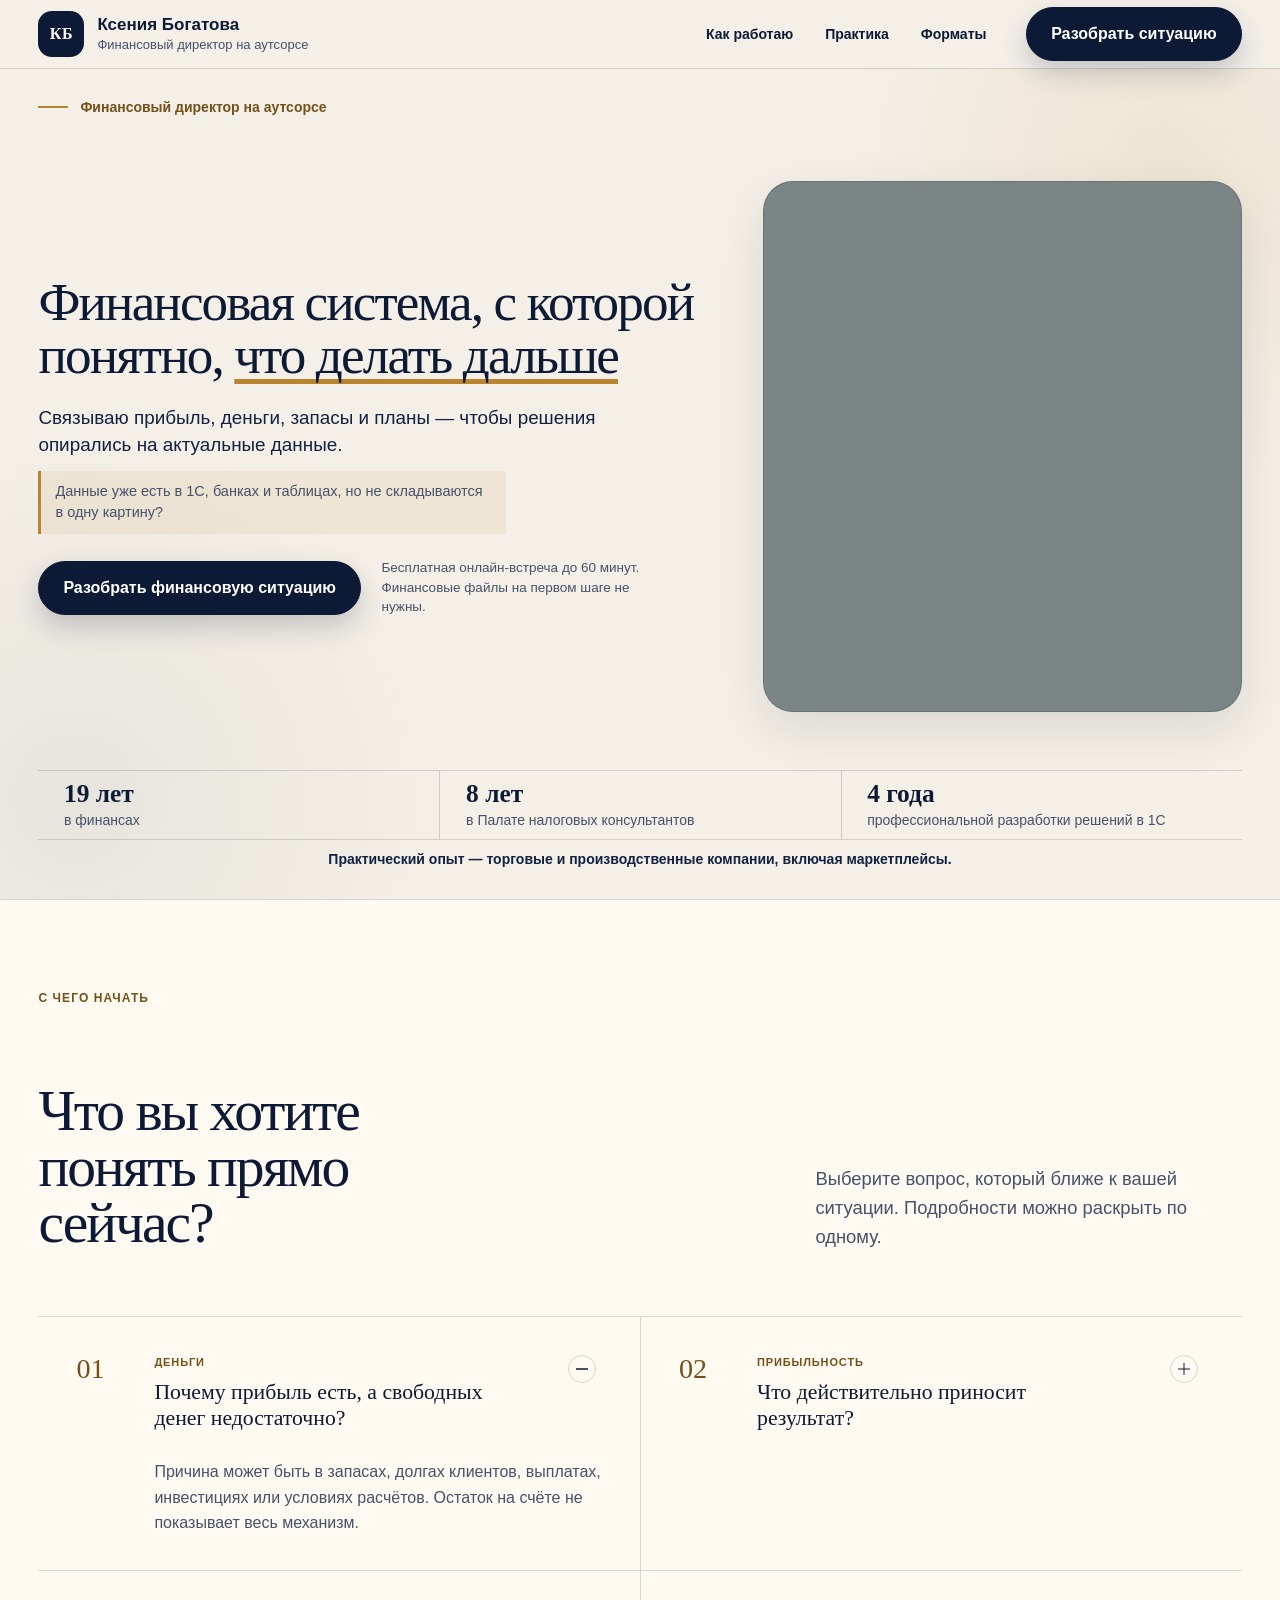
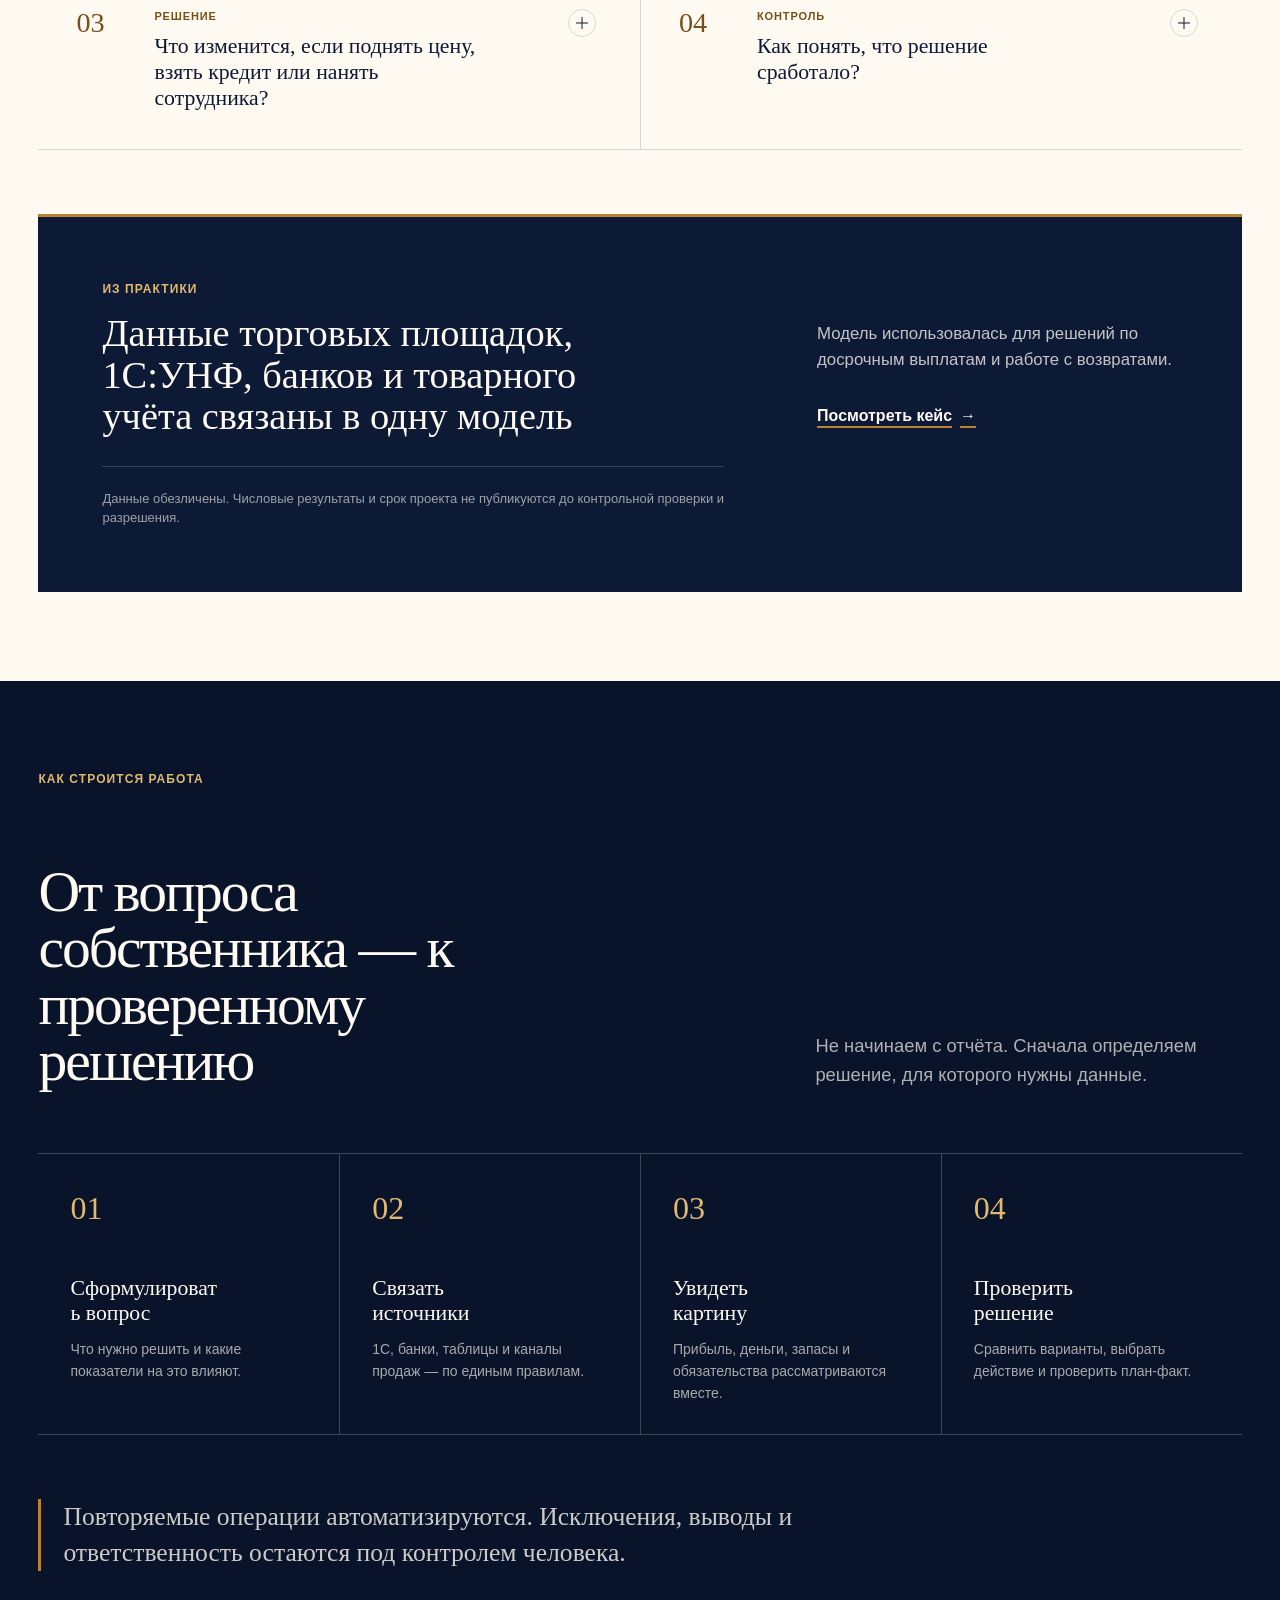
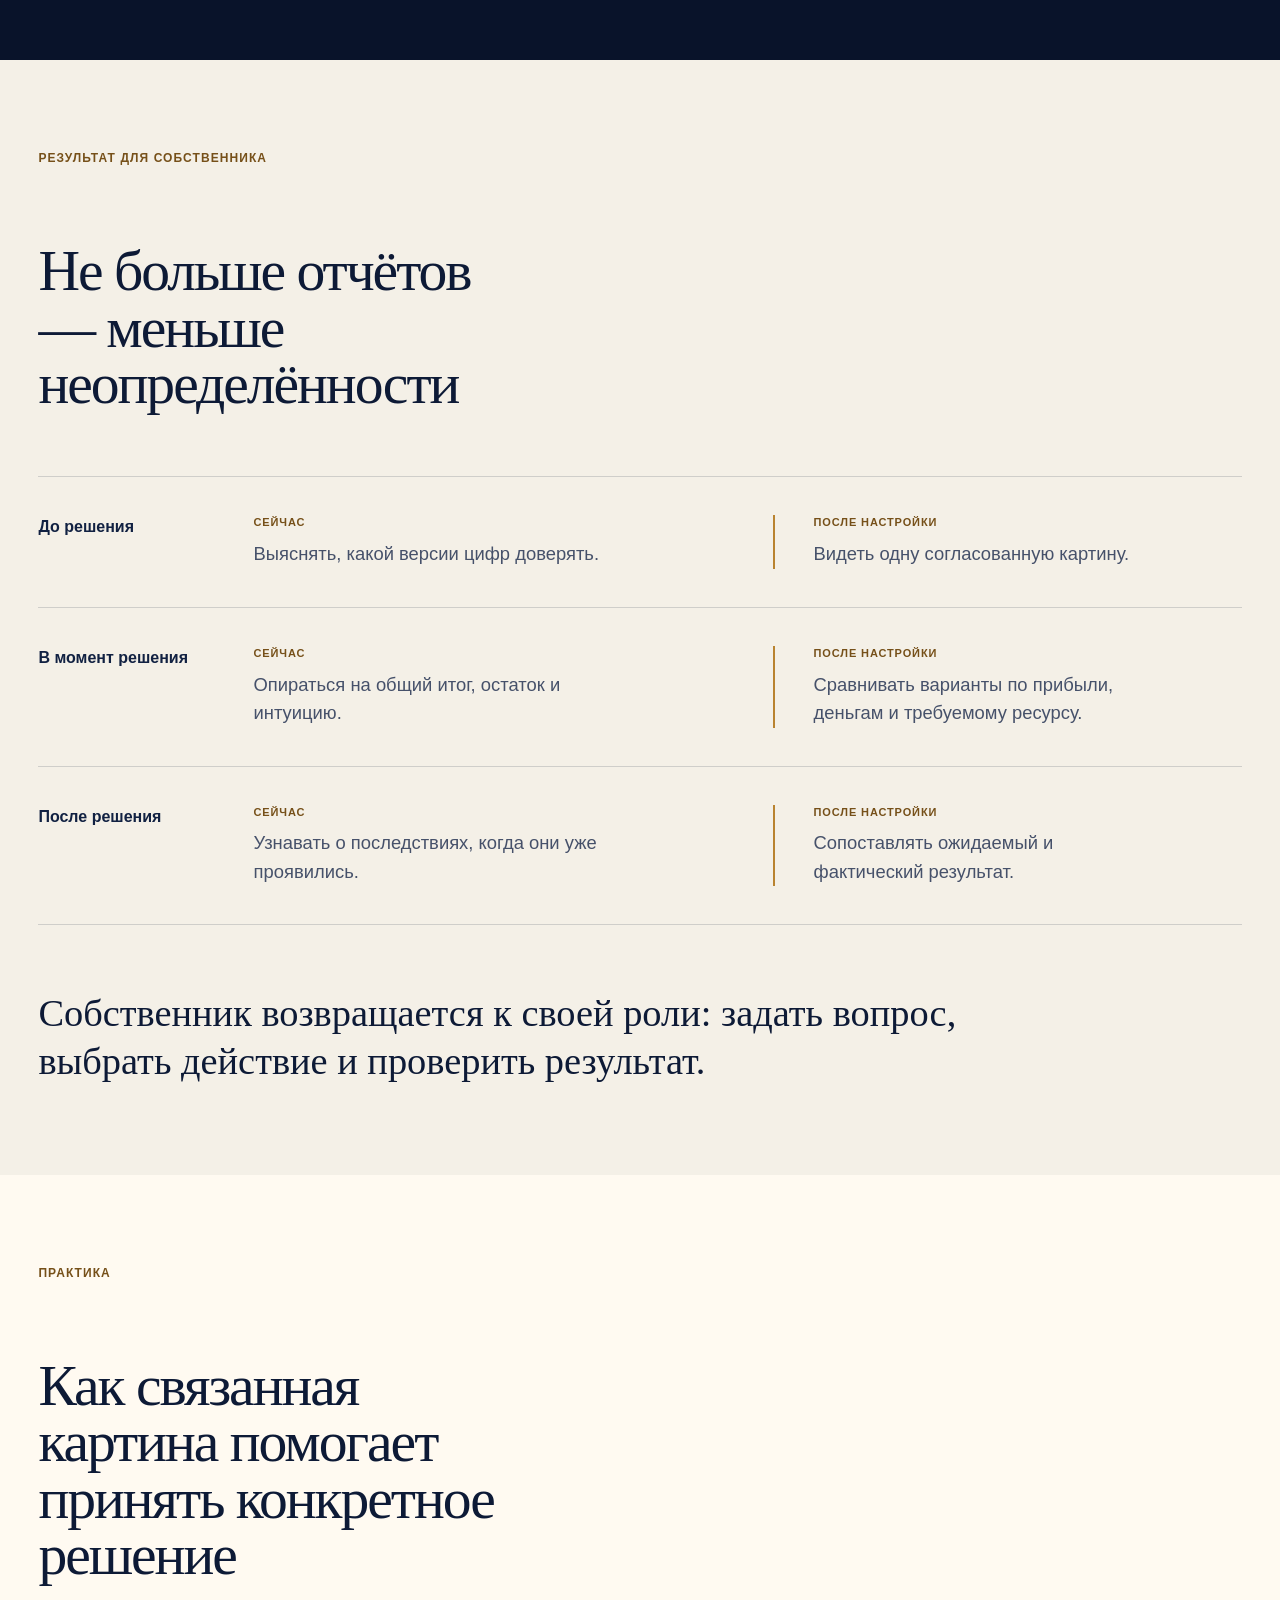
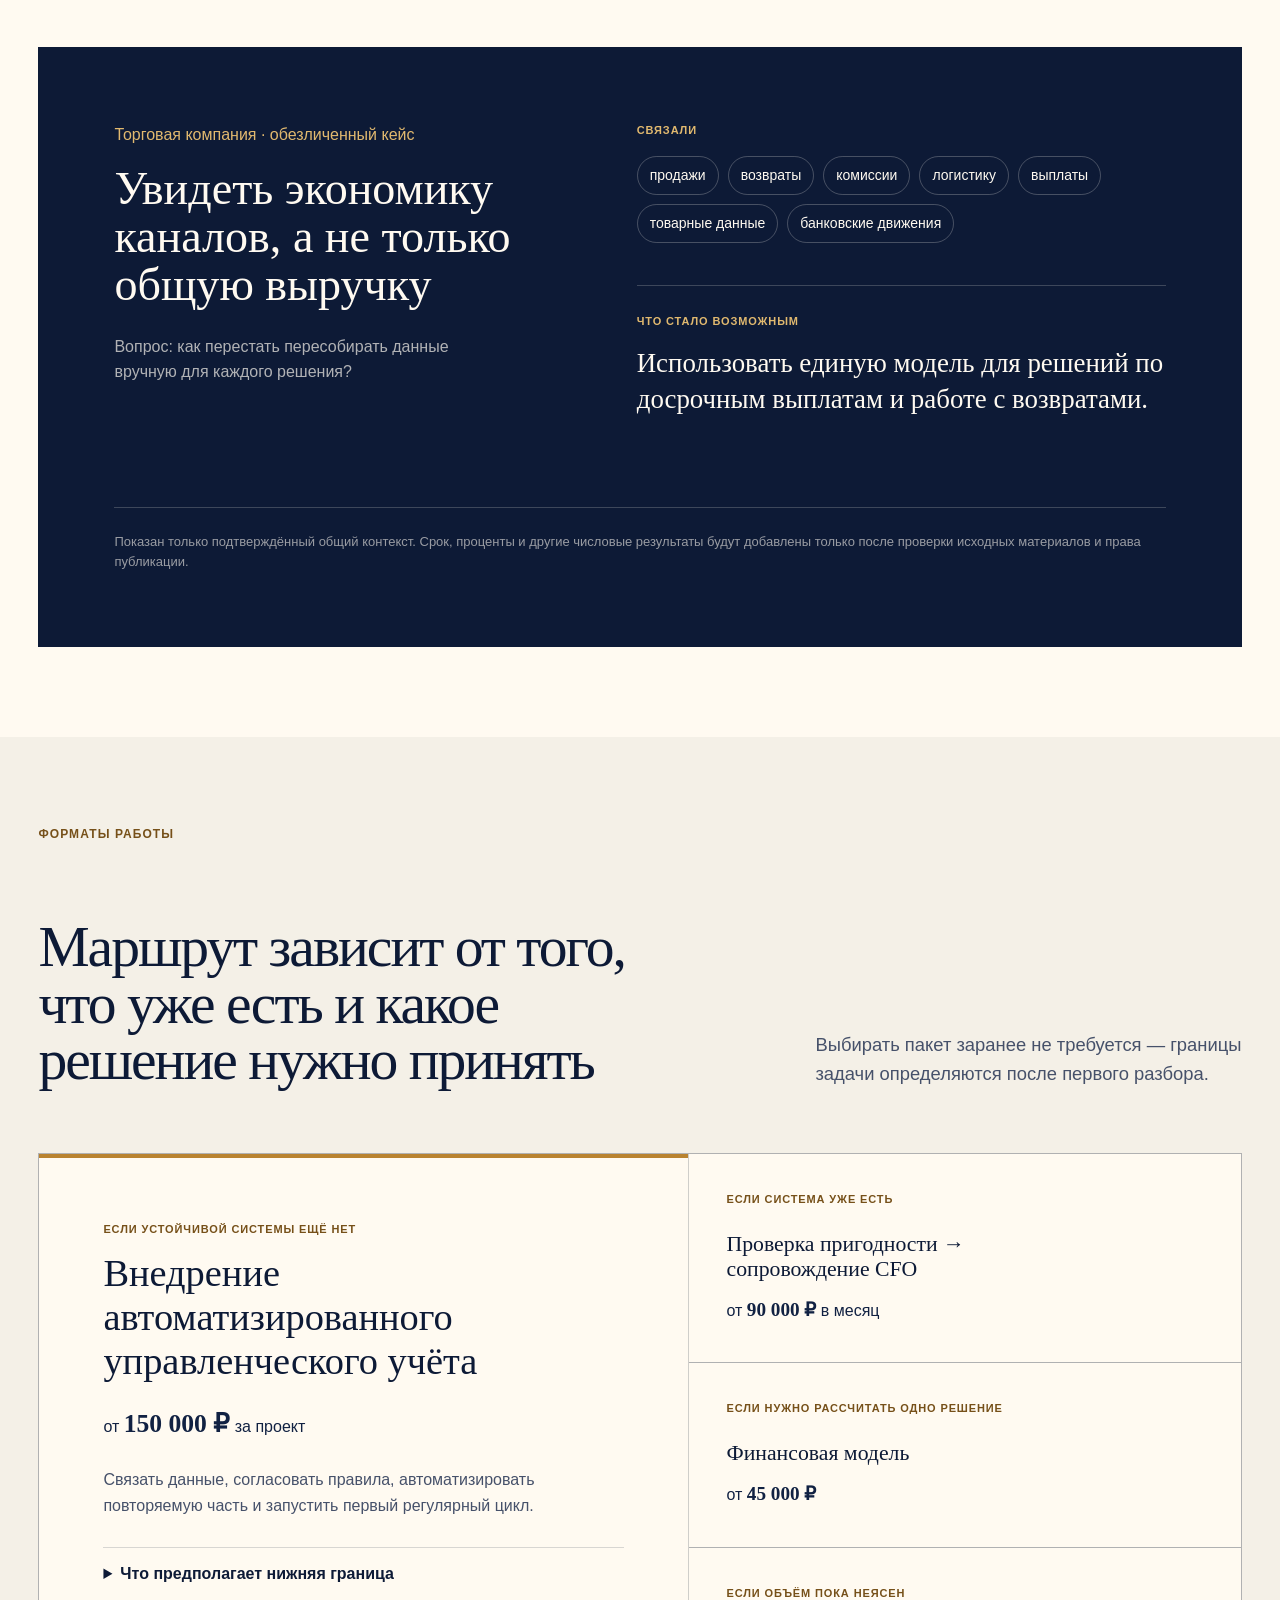
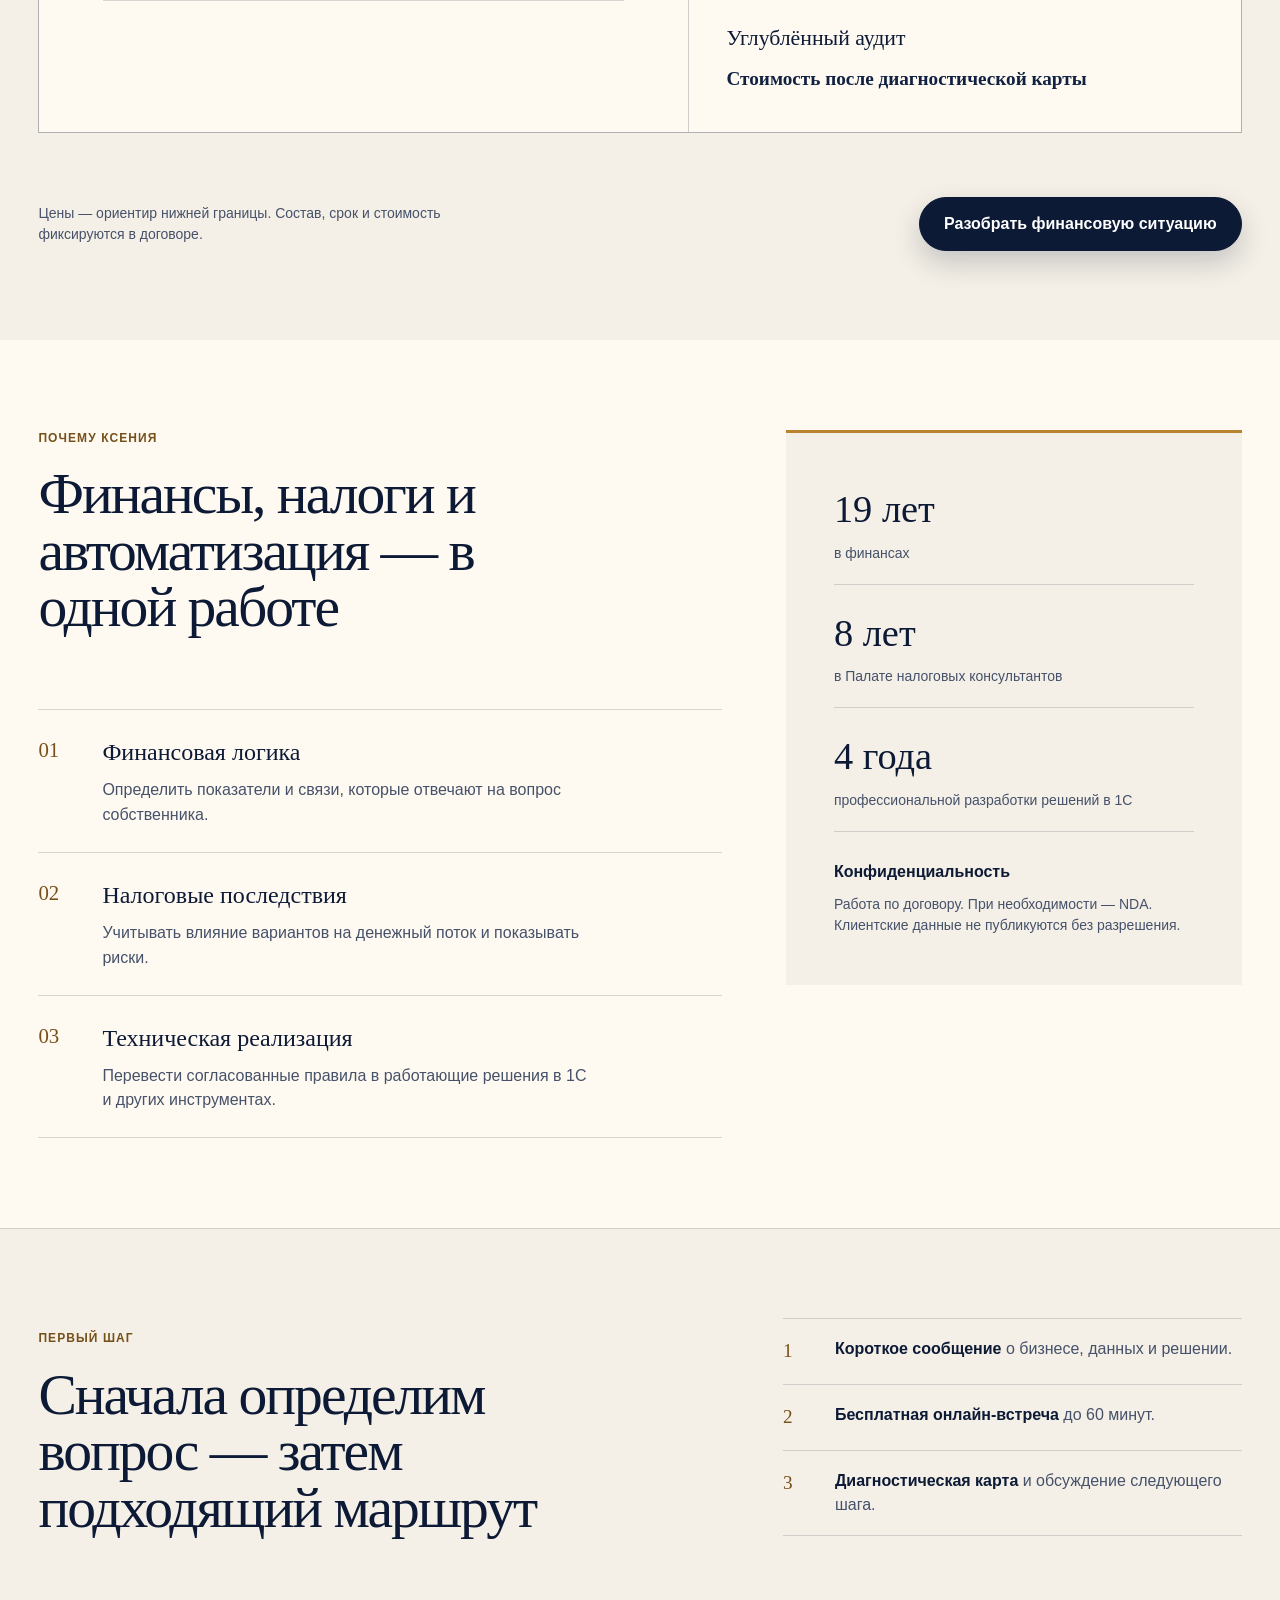
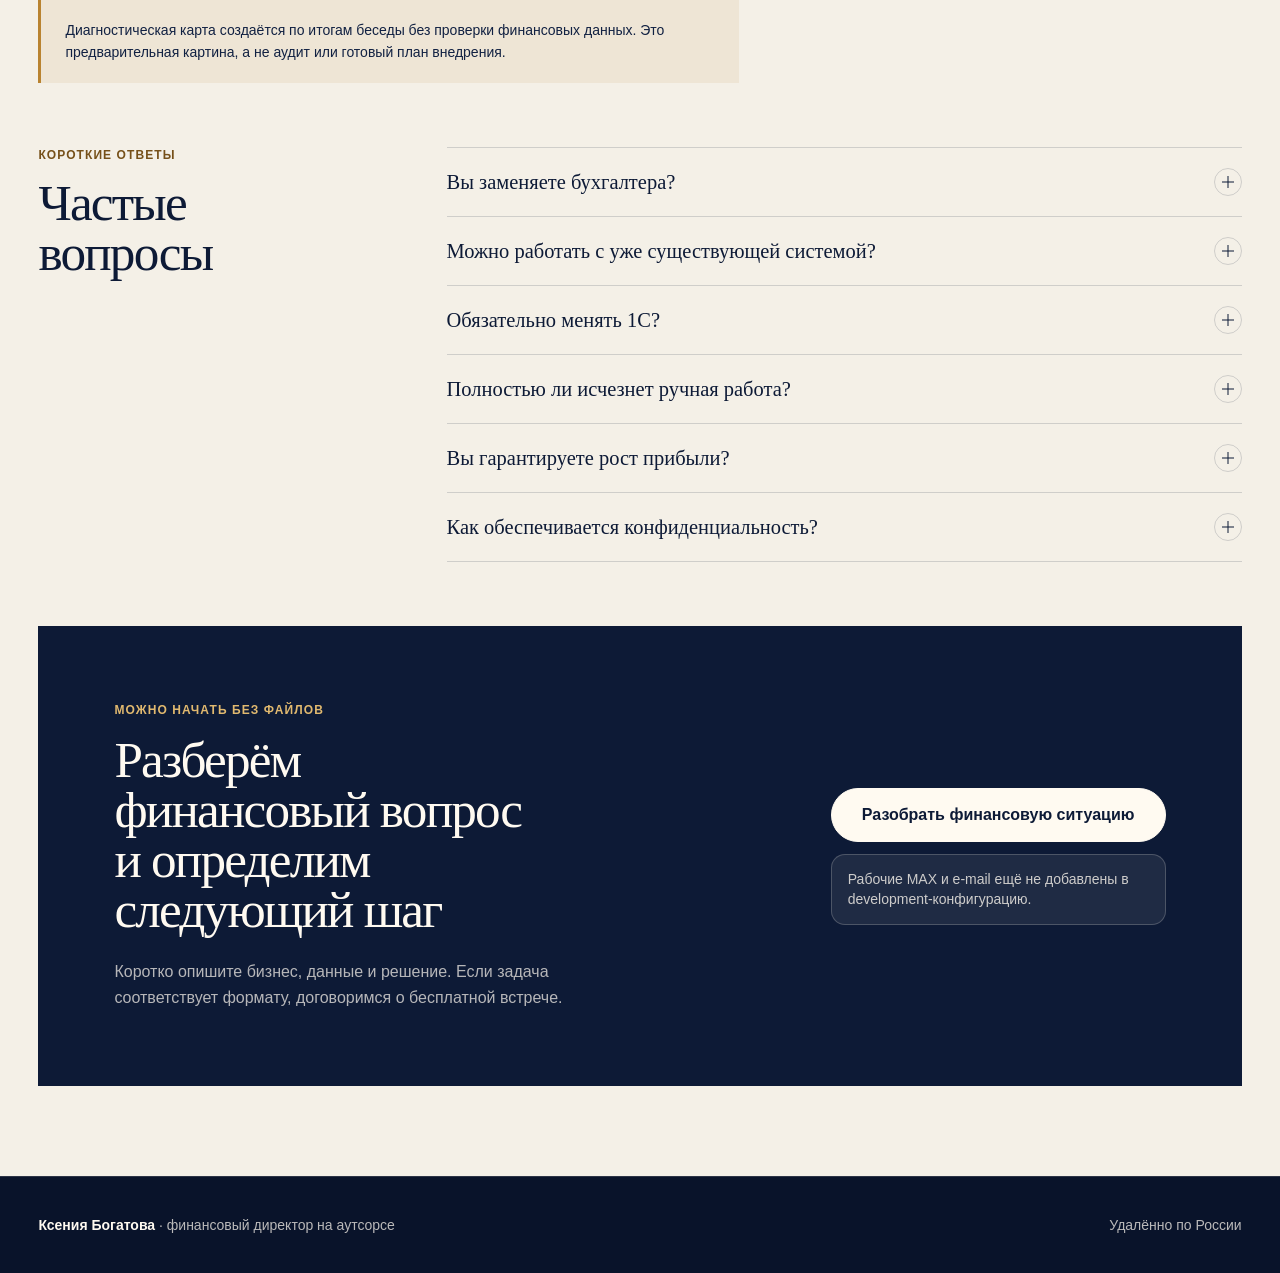
==== commit 3d05c6fb: "site: checkpoint full-site prototype v1 Preserve the complete eight-section prototype before client-" ====
--- a/index.html
+++ b/index.html
@@ -15,7 +15,7 @@
   <script src="assets/js/analytics.js" defer></script>
   <script src="assets/js/site.js" defer></script>
 </head>
-<body>
+<body class="prototype-page">
   <a class="skip-link" href="#main">К содержанию</a>
 
   <header class="site-header">
@@ -30,7 +30,7 @@
 
       <nav class="header-nav" aria-label="Основная навигация">
         <a href="#system">Как работаю</a>
-        <a href="#cases">Кейсы</a>
+        <a href="#cases">Практика</a>
         <a href="#formats">Форматы</a>
       </nav>
 
@@ -44,20 +44,17 @@
   <main id="main">
     <section class="hero" id="top" aria-labelledby="hero-title">
       <div class="container hero-shell">
-        <p class="eyebrow">Финансовый директор на аутсорсе для малого бизнеса</p>
+        <p class="eyebrow">Финансовый директор на аутсорсе</p>
 
         <div class="hero-main">
           <div class="hero-copy">
             <h1 id="hero-title">Финансовая система, с которой понятно, <span class="hero-title-accent">что&nbsp;делать дальше</span></h1>
-            <p class="hero-lead">Выстраиваю и автоматизирую управленческий учёт. На регулярно обновляемых данных помогаю собственнику понимать причины результата, сравнивать варианты и проверять решения по прибыли, деньгам, запасам и развитию.</p>
-            <p class="hero-qualifier">Подходит, если данные уже есть в 1С, банках и таблицах, но не складываются в связанную финансовую картину вовремя.</p>
+            <p class="hero-lead">Связываю прибыль, деньги, запасы и планы — чтобы решения опирались на актуальные данные.</p>
+            <p class="hero-qualifier">Данные уже есть в 1С, банках и таблицах, но не складываются в одну картину?</p>
 
             <div class="hero-actions">
               <a class="button cta-link" href="#contact" data-open-qualifier data-cta-location="hero">Разобрать финансовую ситуацию</a>
-              <p class="meeting-note">
-                <span class="meeting-note-desktop">Сначала — короткое сообщение о бизнесе и вопросе. Затем бесплатная онлайн-встреча до 60 минут. Финансовые файлы до встречи не нужны.</span>
-                <span class="meeting-note-mobile">Короткое сообщение → бесплатная встреча до 60 минут. Финансовые файлы не нужны.</span>
-              </p>
+              <p class="meeting-note">Бесплатная онлайн-встреча до 60 минут. Финансовые файлы на первом шаге не нужны.</p>
             </div>
           </div>
 
@@ -76,95 +73,318 @@
             <div class="fact"><strong>8 лет</strong><span>в Палате налоговых консультантов</span></div>
             <div class="fact"><strong>4 года</strong><span>профессиональной разработки решений в 1С</span></div>
           </div>
-          <p class="industry-note">Основной практический опыт — торговые и производственные компании, включая работу с маркетплейсами.</p>
-        </div>
-      </div>
-    </section>
-
-    <section class="questions-section" id="questions" aria-labelledby="questions-title">
-      <div class="container questions-inner">
-        <article class="project-proof" aria-labelledby="project-proof-title">
-          <div class="project-proof-label">
-            <p>Факт конкретного проекта</p>
-          </div>
-
-          <div class="project-proof-content">
-            <h2 id="project-proof-title">Из практики: связанная система вместо ручной пересборки</h2>
-            <p class="project-proof-copy">В торговой компании данные торговых площадок, 1С:УНФ, банков и товарного учёта были связаны в управленческую модель. Связанная система стала основанием для решений по досрочным выплатам и работе с возвратами.</p>
-            <p class="project-proof-note">Срок внедрения относится к одному конкретному проекту и будет указан только после контрольной проверки исходных материалов и разрешения на публикацию. Данные обезличены в соответствии с обязательствами о конфиденциальности.</p>
-            <a class="project-proof-link" href="#case-trade">Посмотреть устройство проекта <span aria-hidden="true">→</span></a>
-          </div>
+          <p class="industry-note">Практический опыт — торговые и производственные компании, включая маркетплейсы.</p>
+        </div>
+      </div>
+    </section>
+
+    <section class="questions-section prototype-section" id="questions" aria-labelledby="questions-title">
+      <div class="container prototype-section-inner">
+        <header class="section-heading questions-intro">
+          <p class="section-kicker">С чего начать</p>
+          <h2 id="questions-title">Что вы хотите понять прямо сейчас?</h2>
+          <p>Выберите вопрос, который ближе к вашей ситуации. Подробности можно раскрыть по одному.</p>
+        </header>
+
+        <div class="question-details-list">
+          <details class="question-detail" name="owner-question" open>
+            <summary>
+              <span class="detail-number" aria-hidden="true">01</span>
+              <span class="detail-title"><small>Деньги</small><strong>Почему прибыль есть, а свободных денег недостаточно?</strong></span>
+              <span class="details-mark" aria-hidden="true"></span>
+            </summary>
+            <p>Причина может быть в запасах, долгах клиентов, выплатах, инвестициях или условиях расчётов. Остаток на счёте не показывает весь механизм.</p>
+          </details>
+
+          <details class="question-detail" name="owner-question">
+            <summary>
+              <span class="detail-number" aria-hidden="true">02</span>
+              <span class="detail-title"><small>Прибыльность</small><strong>Что действительно приносит результат?</strong></span>
+              <span class="details-mark" aria-hidden="true"></span>
+            </summary>
+            <p>Общая выручка скрывает разницу между товарами, клиентами и каналами: комиссии, логистику, возвраты, хранение и постоянные затраты.</p>
+          </details>
+
+          <details class="question-detail" name="owner-question">
+            <summary>
+              <span class="detail-number" aria-hidden="true">03</span>
+              <span class="detail-title"><small>Решение</small><strong>Что изменится, если поднять цену, взять кредит или нанять сотрудника?</strong></span>
+              <span class="details-mark" aria-hidden="true"></span>
+            </summary>
+            <p>До действия можно сравнить сценарии, необходимый ресурс, критичные допущения и влияние на прибыль и деньги.</p>
+          </details>
+
+          <details class="question-detail" name="owner-question">
+            <summary>
+              <span class="detail-number" aria-hidden="true">04</span>
+              <span class="detail-title"><small>Контроль</small><strong>Как понять, что решение сработало?</strong></span>
+              <span class="details-mark" aria-hidden="true"></span>
+            </summary>
+            <p>Заранее определить ожидаемый результат, затем сопоставить план с фактом и использовать вывод в следующем решении.</p>
+          </details>
+        </div>
+
+        <article class="practice-brief" aria-labelledby="practice-title">
+          <div>
+            <p class="section-kicker">Из практики</p>
+            <h3 id="practice-title">Данные торговых площадок, 1С:УНФ, банков и товарного учёта связаны в одну модель</h3>
+          </div>
+          <div class="practice-brief-result">
+            <p>Модель использовалась для решений по досрочным выплатам и работе с возвратами.</p>
+            <a href="#case-trade">Посмотреть кейс <span aria-hidden="true">→</span></a>
+          </div>
+          <p class="practice-note">Данные обезличены. Числовые результаты и срок проекта не публикуются до контрольной проверки и разрешения.</p>
         </article>
-
-        <div class="questions-heading">
-          <h2 id="questions-title">Какой финансовый вопрос вы не можете уверенно решить сегодня?</h2>
-          <p>Отдельная цифра показывает факт, но не объясняет причину, последствия и подходящее действие. Одинаковая внешняя ситуация может требовать разных решений.</p>
-        </div>
-
-        <ol class="questions-list">
-          <li class="question-item">
-            <span class="question-number" aria-hidden="true">01</span>
-            <div>
-              <p class="question-topic">Деньги</p>
-              <h3>Почему прибыль рассчитана, но свободных денег недостаточно?</h3>
-              <p>Ответ может находиться в запасах, дебиторской задолженности, условиях расчётов, обязательствах, инвестициях или изъятиях. Остаток на счёте сам по себе не показывает механизм.</p>
-            </div>
+      </div>
+    </section>
+
+    <section class="system-section prototype-section" id="system" aria-labelledby="system-title">
+      <div class="container prototype-section-inner">
+        <header class="section-heading section-heading-inverse">
+          <p class="section-kicker">Как строится работа</p>
+          <h2 id="system-title">От вопроса собственника — к проверенному решению</h2>
+          <p>Не начинаем с отчёта. Сначала определяем решение, для которого нужны данные.</p>
+        </header>
+
+        <ol class="process-flow">
+          <li>
+            <span class="process-number">01</span>
+            <div><h3>Сформулировать вопрос</h3><p>Что нужно решить и какие показатели на это влияют.</p></div>
           </li>
-          <li class="question-item">
-            <span class="question-number" aria-hidden="true">02</span>
-            <div>
-              <p class="question-topic">Прибыльность</p>
-              <h3>Какие товары, клиенты, каналы и направления действительно создают финансовый результат?</h3>
-              <p>Общая выручка смешивает разную маржинальность, комиссии, логистику, возвраты, хранение и постоянные затраты.</p>
-            </div>
+          <li>
+            <span class="process-number">02</span>
+            <div><h3>Связать источники</h3><p>1С, банки, таблицы и каналы продаж — по единым правилам.</p></div>
           </li>
-          <li class="question-item">
-            <span class="question-number" aria-hidden="true">03</span>
-            <div>
-              <p class="question-topic">Решение</p>
-              <h3>Что произойдёт с прибылью и деньгами, если изменить цену, закупку, кредит, штат или направление?</h3>
-              <p>До действия необходимо проверить сценарий, ресурс, критичные допущения и побочные последствия.</p>
-            </div>
+          <li>
+            <span class="process-number">03</span>
+            <div><h3>Увидеть картину</h3><p>Прибыль, деньги, запасы и обязательства рассматриваются вместе.</p></div>
           </li>
-          <li class="question-item">
-            <span class="question-number" aria-hidden="true">04</span>
-            <div>
-              <p class="question-topic">Контроль</p>
-              <h3>Как понять, что принятое решение действительно сработало?</h3>
-              <p>Для этого нужен план-факт и заранее определённые показатели, а не только новый итог месяца.</p>
-            </div>
+          <li>
+            <span class="process-number">04</span>
+            <div><h3>Проверить решение</h3><p>Сравнить варианты, выбрать действие и проверить план-факт.</p></div>
           </li>
         </ol>
 
-        <p class="questions-conclusion">Сначала определяется управленческий вопрос и проверяется финансовый механизм. Только после этого выбирается решение и способ автоматизации.</p>
-      </div>
-    </section>
-
-    <div class="stage-anchors" aria-hidden="true">
-      <span id="system"></span>
-      <span id="cases"></span>
-      <span id="case-trade"></span>
-      <span id="formats"></span>
+        <p class="system-note">Повторяемые операции автоматизируются. Исключения, выводы и ответственность остаются под контролем человека.</p>
+      </div>
+    </section>
+
+    <section class="results-section prototype-section" id="results" aria-labelledby="results-title">
+      <div class="container prototype-section-inner">
+        <header class="section-heading">
+          <p class="section-kicker">Результат для собственника</p>
+          <h2 id="results-title">Не больше отчётов — меньше неопределённости</h2>
+        </header>
+
+        <div class="decision-compare" role="list" aria-label="Изменение процесса принятия решений">
+          <article class="decision-row" role="listitem">
+            <p class="decision-moment">До решения</p>
+            <div><small>Сейчас</small><p>Выяснять, какой версии цифр доверять.</p></div>
+            <div><small>После настройки</small><p>Видеть одну согласованную картину.</p></div>
+          </article>
+          <article class="decision-row" role="listitem">
+            <p class="decision-moment">В момент решения</p>
+            <div><small>Сейчас</small><p>Опираться на общий итог, остаток и интуицию.</p></div>
+            <div><small>После настройки</small><p>Сравнивать варианты по прибыли, деньгам и требуемому ресурсу.</p></div>
+          </article>
+          <article class="decision-row" role="listitem">
+            <p class="decision-moment">После решения</p>
+            <div><small>Сейчас</small><p>Узнавать о последствиях, когда они уже проявились.</p></div>
+            <div><small>После настройки</small><p>Сопоставлять ожидаемый и фактический результат.</p></div>
+          </article>
+        </div>
+
+        <p class="section-conclusion">Собственник возвращается к своей роли: задать вопрос, выбрать действие и проверить результат.</p>
+      </div>
+    </section>
+
+    <section class="cases-section prototype-section" id="cases" aria-labelledby="cases-title">
+      <div class="container prototype-section-inner">
+        <header class="section-heading">
+          <p class="section-kicker">Практика</p>
+          <h2 id="cases-title">Как связанная картина помогает принять конкретное решение</h2>
+        </header>
+
+        <article class="case-feature" id="case-trade" aria-labelledby="case-trade-title">
+          <div class="case-feature-heading">
+            <p class="case-label">Торговая компания · обезличенный кейс</p>
+            <h3 id="case-trade-title">Увидеть экономику каналов, а не только общую выручку</h3>
+            <p class="case-question">Вопрос: как перестать пересобирать данные вручную для каждого решения?</p>
+          </div>
+
+          <div class="case-feature-body">
+            <div>
+              <p class="case-step-label">Связали</p>
+              <ul class="case-tags" aria-label="Связанные данные">
+                <li>продажи</li><li>возвраты</li><li>комиссии</li><li>логистику</li><li>выплаты</li><li>товарные данные</li><li>банковские движения</li>
+              </ul>
+            </div>
+            <div class="case-outcome">
+              <p class="case-step-label">Что стало возможным</p>
+              <p>Использовать единую модель для решений по досрочным выплатам и работе с возвратами.</p>
+            </div>
+          </div>
+
+          <p class="case-disclaimer">Показан только подтверждённый общий контекст. Срок, проценты и другие числовые результаты будут добавлены только после проверки исходных материалов и права публикации.</p>
+        </article>
+      </div>
+    </section>
+
+    <section class="formats-section prototype-section" id="formats" aria-labelledby="formats-title">
+      <div class="container prototype-section-inner">
+        <header class="section-heading formats-heading">
+          <p class="section-kicker">Форматы работы</p>
+          <h2 id="formats-title">Маршрут зависит от того, что уже есть и какое решение нужно принять</h2>
+          <p>Выбирать пакет заранее не требуется — границы задачи определяются после первого разбора.</p>
+        </header>
+
+        <div class="format-map">
+          <article class="format-primary">
+            <p class="format-state">Если устойчивой системы ещё нет</p>
+            <h3>Внедрение автоматизированного управленческого учёта</h3>
+            <p class="format-price">от <strong>150&nbsp;000&nbsp;₽</strong> за проект</p>
+            <p>Связать данные, согласовать правила, автоматизировать повторяемую часть и запустить первый регулярный цикл.</p>
+            <details>
+              <summary>Что предполагает нижняя граница</summary>
+              <ul>
+                <li>одна компания и ограниченное количество источников;</li>
+                <li>базовый согласованный набор отчётов;</li>
+                <li>обучение одного ответственного сотрудника;</li>
+                <li>один месяц сопровождения после запуска в объёме договора.</li>
+              </ul>
+            </details>
+          </article>
+
+          <div class="format-alternatives">
+            <article class="format-row">
+              <p class="format-state">Если система уже есть</p>
+              <h3>Проверка пригодности → сопровождение CFO</h3>
+              <p class="format-price">от <strong>90&nbsp;000&nbsp;₽</strong> в месяц</p>
+            </article>
+            <article class="format-row">
+              <p class="format-state">Если нужно рассчитать одно решение</p>
+              <h3>Финансовая модель</h3>
+              <p class="format-price">от <strong>45&nbsp;000&nbsp;₽</strong></p>
+            </article>
+            <article class="format-row">
+              <p class="format-state">Если объём пока неясен</p>
+              <h3>Углублённый аудит</h3>
+              <p class="format-price"><strong>Стоимость после диагностической карты</strong></p>
+            </article>
+          </div>
+        </div>
+
+        <div class="formats-action">
+          <p>Цены — ориентир нижней границы. Состав, срок и стоимость фиксируются в договоре.</p>
+          <a class="button cta-link" href="#contact" data-open-qualifier data-cta-location="formats">Разобрать финансовую ситуацию</a>
+        </div>
+      </div>
+    </section>
+
+    <section class="about-section prototype-section" id="about" aria-labelledby="about-title">
+      <div class="container prototype-section-inner about-layout">
+        <div>
+          <header class="section-heading">
+            <p class="section-kicker">Почему Ксения</p>
+            <h2 id="about-title">Финансы, налоги и автоматизация — в одной работе</h2>
+          </header>
+
+          <div class="competence-list">
+            <article><span>01</span><div><h3>Финансовая логика</h3><p>Определить показатели и связи, которые отвечают на вопрос собственника.</p></div></article>
+            <article><span>02</span><div><h3>Налоговые последствия</h3><p>Учитывать влияние вариантов на денежный поток и показывать риски.</p></div></article>
+            <article><span>03</span><div><h3>Техническая реализация</h3><p>Перевести согласованные правила в работающие решения в 1С и других инструментах.</p></div></article>
+          </div>
+        </div>
+
+        <aside class="about-proof" aria-label="Опыт и условия работы">
+          <p><strong>19 лет</strong><span>в финансах</span></p>
+          <p><strong>8 лет</strong><span>в Палате налоговых консультантов</span></p>
+          <p><strong>4 года</strong><span>профессиональной разработки решений в 1С</span></p>
+          <div class="confidentiality-note">
+            <h3>Конфиденциальность</h3>
+            <p>Работа по договору. При необходимости — NDA. Клиентские данные не публикуются без разрешения.</p>
+          </div>
+        </aside>
+      </div>
+    </section>
+
+    <section class="contact-section prototype-section" id="contact" aria-labelledby="contact-title">
+      <div class="container prototype-section-inner">
+        <div class="first-step-layout">
+          <header class="section-heading">
+            <p class="section-kicker">Первый шаг</p>
+            <h2 id="contact-title">Сначала определим вопрос — затем подходящий маршрут</h2>
+          </header>
+
+          <ol class="first-step-list">
+            <li><span>1</span><p><strong>Короткое сообщение</strong> о бизнесе, данных и решении.</p></li>
+            <li><span>2</span><p><strong>Бесплатная онлайн-встреча</strong> до 60 минут.</p></li>
+            <li><span>3</span><p><strong>Диагностическая карта</strong> и обсуждение следующего шага.</p></li>
+          </ol>
+        </div>
+
+        <p class="diagnostic-note">Диагностическая карта создаётся по итогам беседы без проверки финансовых данных. Это предварительная картина, а не аудит или готовый план внедрения.</p>
+
+        <div class="faq-layout">
+          <header>
+            <p class="section-kicker">Короткие ответы</p>
+            <h2>Частые вопросы</h2>
+          </header>
+
+          <div class="faq-list">
+            <details data-faq-id="accountant">
+              <summary>Вы заменяете бухгалтера?<span class="details-mark" aria-hidden="true"></span></summary>
+              <p>Нет. Бухгалтер отвечает за бухгалтерский и налоговый учёт. Я выстраиваю управленческую финансовую систему и сопровождаю решения собственника.</p>
+            </details>
+            <details data-faq-id="existing-system">
+              <summary>Можно работать с уже существующей системой?<span class="details-mark" aria-hidden="true"></span></summary>
+              <p>Да. Сначала проверяю качество данных, правила расчёта, устойчивость процесса и пригодность отчётности для решений.</p>
+            </details>
+            <details data-faq-id="change-1c">
+              <summary>Обязательно менять 1С?<span class="details-mark" aria-hidden="true"></span></summary>
+              <p>Нет. Сначала оцениваю, что уже есть и можно ли решить задачу текущими инструментами.</p>
+            </details>
+            <details data-faq-id="manual-work">
+              <summary>Полностью ли исчезнет ручная работа?<span class="details-mark" aria-hidden="true"></span></summary>
+              <p>Нет. Исключения, редкие операции, проверка расхождений и профессиональные выводы остаются под контролем человека.</p>
+            </details>
+            <details data-faq-id="profit-guarantee">
+              <summary>Вы гарантируете рост прибыли?<span class="details-mark" aria-hidden="true"></span></summary>
+              <p>Нет. Финансовый результат зависит от решений собственника, команды и внешней среды.</p>
+            </details>
+            <details data-faq-id="confidentiality">
+              <summary>Как обеспечивается конфиденциальность?<span class="details-mark" aria-hidden="true"></span></summary>
+              <p>Доступы, способы передачи информации и ответственность сторон закрепляются в договоре. При необходимости заключается NDA.</p>
+            </details>
+          </div>
+        </div>
+
+        <div class="final-cta">
+          <div>
+            <p class="section-kicker">Можно начать без файлов</p>
+            <h2>Разберём финансовый вопрос и определим следующий шаг</h2>
+            <p>Коротко опишите бизнес, данные и решение. Если задача соответствует формату, договоримся о бесплатной встрече.</p>
+          </div>
+          <div class="final-cta-actions">
+            <a class="button cta-link" href="#contact" data-open-qualifier data-cta-location="final">Разобрать финансовую ситуацию</a>
+            <a class="button contact-link" data-direct-max hidden target="_blank" rel="noopener noreferrer">Открыть MAX</a>
+            <a class="text-button confirmation-link contact-link" data-direct-email hidden>Написать по e-mail</a>
+            <p class="contact-unavailable" data-contact-unavailable data-dev-only>Рабочие MAX и e-mail ещё не добавлены в development-конфигурацию.</p>
+          </div>
+          <noscript>
+            <p class="noscript-note">JavaScript отключён. Прямые контакты станут доступны после подстановки подтверждённых MAX и e-mail.</p>
+          </noscript>
+        </div>
+      </div>
+    </section>
+  </main>
+
+  <footer class="site-footer">
+    <div class="container">
+      <p><strong>Ксения Богатова</strong> · финансовый директор на аутсорсе</p>
+      <p>Удалённо по России</p>
     </div>
-
-    <section class="contact-fallback" id="contact" aria-labelledby="contact-title">
-      <div class="container contact-card">
-        <div>
-          <p class="contact-kicker">Прямой контакт</p>
-          <h2 id="contact-title">Связаться с Ксенией</h2>
-          <p class="contact-copy">Если мини-бриф не открылся, используйте прямую ссылку на MAX или e-mail.</p>
-        </div>
-        <div class="contact-actions" aria-label="Способы связи">
-          <a class="button contact-link" data-direct-max hidden target="_blank" rel="noopener noreferrer">Открыть MAX</a>
-          <a class="button button-secondary contact-link" data-direct-email hidden>Написать по e-mail</a>
-          <p class="contact-unavailable" data-contact-unavailable data-dev-only>Рабочие MAX и e-mail ещё не добавлены в development-конфигурацию.</p>
-        </div>
-        <noscript>
-          <p class="noscript-note">JavaScript отключён. Прямые контакты станут доступны после подстановки подтверждённых MAX и e-mail.</p>
-        </noscript>
-      </div>
-    </section>
-  </main>
+  </footer>
 
   <dialog class="qualifier-dialog" id="qualifier-dialog" aria-labelledby="qualifier-title" aria-describedby="qualifier-description qualifier-warning">
     <div class="qualifier-dialog-inner">
--- a/assets/css/site.css
+++ b/assets/css/site.css
@@ -1447,3 +1447,1038 @@
     border-width: 2px;
   }
 }
+
+/* Full-site concept prototype */
+
+.prototype-page {
+  background: var(--paper);
+}
+
+.prototype-page .hero-lead {
+  max-width: 55ch;
+}
+
+.prototype-page .hero-qualifier {
+  display: inline-block;
+  max-width: 58ch;
+  padding: 10px 14px;
+  background: rgba(185, 131, 48, 0.1);
+  border-left: 3px solid var(--gold);
+}
+
+.prototype-section {
+  padding-block: clamp(64px, 7vw, 96px);
+}
+
+.prototype-section-inner {
+  display: grid;
+  gap: clamp(42px, 5vw, 64px);
+}
+
+.section-heading {
+  display: grid;
+  grid-template-columns: minmax(0, 1.15fr) minmax(280px, 0.7fr);
+  align-items: end;
+  gap: clamp(28px, 6vw, 88px);
+}
+
+.section-heading .section-kicker {
+  grid-column: 1 / -1;
+}
+
+.section-kicker {
+  margin: 0;
+  color: var(--gold-dark);
+  font-size: 12px;
+  font-weight: 800;
+  letter-spacing: 0.09em;
+  line-height: 1.35;
+  text-transform: uppercase;
+}
+
+.section-heading h2,
+.faq-layout h2,
+.final-cta h2 {
+  margin: 0;
+  font-family: Georgia, "Times New Roman", serif;
+  font-size: clamp(2.55rem, 4.5vw, 4.25rem);
+  font-weight: 500;
+  letter-spacing: -0.035em;
+  line-height: 0.98;
+}
+
+.section-heading > p:last-child {
+  max-width: 48ch;
+  margin: 0;
+  color: var(--ink-muted);
+  font-size: clamp(1rem, 0.35vw + 0.94rem, 1.15rem);
+  line-height: 1.6;
+}
+
+.questions-section {
+  padding-block: clamp(64px, 7vw, 96px);
+  background: var(--paper);
+}
+
+.questions-intro h2 {
+  max-width: 15ch;
+}
+
+.question-details-list {
+  display: grid;
+  grid-template-columns: repeat(2, minmax(0, 1fr));
+  border-top: 1px solid var(--line);
+}
+
+.question-detail {
+  min-width: 0;
+  border-bottom: 1px solid var(--line);
+}
+
+.question-detail:nth-child(even) {
+  border-left: 1px solid var(--line);
+}
+
+.question-detail summary {
+  display: grid;
+  grid-template-columns: 54px minmax(0, 1fr) 34px;
+  align-items: start;
+  gap: clamp(14px, 2vw, 24px);
+  min-height: 132px;
+  padding: clamp(24px, 3vw, 38px);
+  cursor: pointer;
+  list-style: none;
+}
+
+.question-detail summary::-webkit-details-marker,
+.faq-list summary::-webkit-details-marker,
+.format-primary summary::-webkit-details-marker {
+  display: none;
+}
+
+.detail-number {
+  color: var(--gold-dark);
+  font-family: Georgia, "Times New Roman", serif;
+  font-size: clamp(1.5rem, 2.2vw, 2.1rem);
+  line-height: 1;
+}
+
+.detail-title {
+  display: grid;
+  gap: 9px;
+  min-width: 0;
+}
+
+.detail-title small,
+.decision-row small,
+.case-step-label,
+.format-state {
+  color: var(--gold-dark);
+  font-size: 11px;
+  font-weight: 800;
+  letter-spacing: 0.08em;
+  line-height: 1.35;
+  text-transform: uppercase;
+}
+
+.detail-title strong {
+  max-width: 31ch;
+  font-family: Georgia, "Times New Roman", serif;
+  font-size: clamp(1.3rem, 1.7vw, 1.75rem);
+  font-weight: 500;
+  line-height: 1.2;
+}
+
+.details-mark {
+  position: relative;
+  display: block;
+  width: 28px;
+  height: 28px;
+  border: 1px solid var(--line);
+  border-radius: 50%;
+}
+
+.details-mark::before,
+.details-mark::after {
+  position: absolute;
+  top: 50%;
+  left: 50%;
+  width: 12px;
+  height: 1px;
+  content: "";
+  background: currentColor;
+  transform: translate(-50%, -50%);
+  transition: transform 180ms var(--ease);
+}
+
+.details-mark::after {
+  transform: translate(-50%, -50%) rotate(90deg);
+}
+
+details[open] .details-mark::after {
+  transform: translate(-50%, -50%) rotate(0deg);
+}
+
+.question-detail > p {
+  max-width: 60ch;
+  margin: -10px 38px 34px 116px;
+  color: var(--ink-muted);
+  line-height: 1.6;
+}
+
+.practice-brief {
+  display: grid;
+  grid-template-columns: minmax(0, 1.15fr) minmax(260px, 0.65fr);
+  gap: 28px clamp(36px, 6vw, 86px);
+  padding: clamp(32px, 5vw, 64px);
+  color: var(--paper);
+  background: var(--navy-900);
+  border-top: 3px solid var(--gold);
+}
+
+.practice-brief .section-kicker {
+  color: #e1b96f;
+}
+
+.practice-brief h3 {
+  max-width: 28ch;
+  margin: 16px 0 0;
+  font-family: Georgia, "Times New Roman", serif;
+  font-size: clamp(1.85rem, 3vw, 3rem);
+  font-weight: 500;
+  line-height: 1.08;
+}
+
+.practice-brief-result {
+  align-self: end;
+}
+
+.practice-brief-result p {
+  margin: 0;
+  color: rgba(255, 250, 241, 0.76);
+  font-size: 1.05rem;
+  line-height: 1.55;
+}
+
+.practice-brief-result a {
+  display: inline-flex;
+  align-items: center;
+  gap: 8px;
+  min-height: 44px;
+  margin-top: 20px;
+  color: var(--paper);
+  font-weight: 750;
+  text-decoration-color: var(--gold);
+  text-decoration-thickness: 2px;
+  text-underline-offset: 5px;
+}
+
+.practice-note {
+  grid-column: 1 / -1;
+  max-width: 86ch;
+  margin: 0;
+  padding-top: 22px;
+  color: rgba(255, 250, 241, 0.6);
+  border-top: 1px solid rgba(255, 250, 241, 0.18);
+  font-size: 13px;
+  line-height: 1.5;
+}
+
+.system-section {
+  color: var(--paper);
+  background: var(--navy-950);
+}
+
+.section-heading-inverse .section-kicker {
+  color: #e1b96f;
+}
+
+.section-heading-inverse > p:last-child {
+  color: rgba(255, 250, 241, 0.68);
+}
+
+.section-heading-inverse h2 {
+  max-width: 18ch;
+}
+
+.process-flow {
+  display: grid;
+  grid-template-columns: repeat(4, minmax(0, 1fr));
+  margin: 0;
+  padding: 0;
+  border-top: 1px solid rgba(255, 250, 241, 0.22);
+  list-style: none;
+}
+
+.process-flow li {
+  display: grid;
+  align-content: start;
+  min-width: 0;
+  min-height: 260px;
+  padding: 30px clamp(20px, 2.5vw, 36px);
+  border-bottom: 1px solid rgba(255, 250, 241, 0.22);
+}
+
+.process-flow li + li {
+  border-left: 1px solid rgba(255, 250, 241, 0.22);
+}
+
+.process-number {
+  color: #e1b96f;
+  font-family: Georgia, "Times New Roman", serif;
+  font-size: 2rem;
+}
+
+.process-flow h3 {
+  max-width: 14ch;
+  margin: 44px 0 0;
+  font-family: Georgia, "Times New Roman", serif;
+  font-size: clamp(1.35rem, 1.7vw, 1.75rem);
+  font-weight: 500;
+  line-height: 1.12;
+}
+
+.process-flow p {
+  margin: 14px 0 0;
+  color: rgba(255, 250, 241, 0.65);
+  font-size: 14px;
+  line-height: 1.55;
+}
+
+.system-note {
+  max-width: 65ch;
+  margin: 0;
+  padding-left: 22px;
+  color: rgba(255, 250, 241, 0.8);
+  border-left: 3px solid var(--gold);
+  font-family: Georgia, "Times New Roman", serif;
+  font-size: clamp(1.3rem, 2vw, 1.8rem);
+  line-height: 1.4;
+}
+
+.results-section {
+  background: var(--cream);
+}
+
+.results-section .section-heading h2 {
+  max-width: 17ch;
+}
+
+.decision-compare {
+  border-top: 1px solid var(--line);
+}
+
+.decision-row {
+  display: grid;
+  grid-template-columns: minmax(140px, 0.35fr) repeat(2, minmax(0, 1fr));
+  gap: clamp(20px, 4vw, 60px);
+  padding: clamp(24px, 3vw, 38px) 0;
+  border-bottom: 1px solid var(--line);
+}
+
+.decision-row p {
+  margin: 0;
+}
+
+.decision-moment {
+  color: var(--navy-850);
+  font-weight: 750;
+}
+
+.decision-row > div {
+  display: grid;
+  align-content: start;
+  gap: 10px;
+}
+
+.decision-row > div:last-child {
+  padding-left: clamp(20px, 3vw, 40px);
+  border-left: 2px solid var(--gold);
+}
+
+.decision-row > div p {
+  max-width: 34ch;
+  color: var(--ink-muted);
+  font-size: clamp(1rem, 0.4vw + 0.95rem, 1.15rem);
+  line-height: 1.55;
+}
+
+.section-conclusion {
+  max-width: 53ch;
+  margin: 0;
+  color: var(--navy-900);
+  font-family: Georgia, "Times New Roman", serif;
+  font-size: clamp(1.75rem, 3vw, 2.75rem);
+  line-height: 1.25;
+}
+
+.cases-section {
+  background: var(--paper);
+}
+
+.cases-section .section-heading h2 {
+  max-width: 17ch;
+}
+
+.case-feature {
+  display: grid;
+  grid-template-columns: minmax(0, 0.9fr) minmax(0, 1.1fr);
+  gap: clamp(34px, 7vw, 96px);
+  padding: clamp(36px, 6vw, 76px);
+  color: var(--paper);
+  background: var(--navy-900);
+}
+
+.case-label,
+.case-step-label {
+  margin: 0;
+  color: #e1b96f;
+}
+
+.case-feature h3 {
+  max-width: 18ch;
+  margin: 18px 0 0;
+  font-family: Georgia, "Times New Roman", serif;
+  font-size: clamp(2rem, 3.6vw, 3.55rem);
+  font-weight: 500;
+  line-height: 1.04;
+}
+
+.case-question {
+  max-width: 43ch;
+  margin: 26px 0 0;
+  color: rgba(255, 250, 241, 0.68);
+  line-height: 1.55;
+}
+
+.case-feature-body {
+  display: grid;
+  align-content: start;
+  gap: 42px;
+}
+
+.case-tags {
+  display: flex;
+  flex-wrap: wrap;
+  gap: 9px;
+  margin: 18px 0 0;
+  padding: 0;
+  list-style: none;
+}
+
+.case-tags li {
+  padding: 8px 12px;
+  border: 1px solid rgba(255, 250, 241, 0.24);
+  border-radius: 999px;
+  font-size: 14px;
+}
+
+.case-outcome {
+  padding-top: 28px;
+  border-top: 1px solid rgba(255, 250, 241, 0.2);
+}
+
+.case-outcome > p:last-child {
+  max-width: 42ch;
+  margin: 16px 0 0;
+  font-family: Georgia, "Times New Roman", serif;
+  font-size: clamp(1.35rem, 2.1vw, 2rem);
+  line-height: 1.35;
+}
+
+.case-disclaimer {
+  grid-column: 1 / -1;
+  margin: 0;
+  padding-top: 24px;
+  color: rgba(255, 250, 241, 0.58);
+  border-top: 1px solid rgba(255, 250, 241, 0.2);
+  font-size: 13px;
+  line-height: 1.5;
+}
+
+.formats-section {
+  background: var(--cream);
+}
+
+.formats-heading h2 {
+  max-width: 21ch;
+}
+
+.format-map {
+  display: grid;
+  grid-template-columns: minmax(0, 1.08fr) minmax(340px, 0.92fr);
+  gap: 1px;
+  background: var(--line);
+  border: 1px solid var(--line);
+}
+
+.format-primary,
+.format-row {
+  background: var(--paper);
+}
+
+.format-primary {
+  padding: clamp(32px, 5vw, 64px);
+  border-top: 4px solid var(--gold);
+}
+
+.format-primary h3,
+.format-row h3 {
+  margin: 14px 0 0;
+  font-family: Georgia, "Times New Roman", serif;
+  font-weight: 500;
+  line-height: 1.15;
+}
+
+.format-primary h3 {
+  max-width: 21ch;
+  font-size: clamp(1.8rem, 3vw, 2.8rem);
+}
+
+.format-primary > p:not(.format-state):not(.format-price) {
+  max-width: 54ch;
+  margin: 24px 0 0;
+  color: var(--ink-muted);
+  line-height: 1.6;
+}
+
+.format-price {
+  margin: 22px 0 0;
+  color: var(--navy-850);
+}
+
+.format-price strong {
+  font-family: Georgia, "Times New Roman", serif;
+  font-size: clamp(1.45rem, 2vw, 2rem);
+  font-weight: 600;
+}
+
+.format-primary details {
+  margin-top: 28px;
+  border-top: 1px solid var(--line);
+  border-bottom: 1px solid var(--line);
+}
+
+.format-primary summary {
+  min-height: 48px;
+  padding-block: 14px;
+  cursor: pointer;
+  font-weight: 750;
+}
+
+.format-primary details ul {
+  margin: 0 0 22px;
+  padding-left: 20px;
+  color: var(--ink-muted);
+}
+
+.format-primary details li + li {
+  margin-top: 7px;
+}
+
+.format-alternatives {
+  display: grid;
+  gap: 1px;
+  background: var(--line);
+}
+
+.format-row {
+  display: grid;
+  align-content: center;
+  padding: clamp(24px, 3vw, 38px);
+}
+
+.format-row h3 {
+  max-width: 30ch;
+  font-size: clamp(1.25rem, 1.7vw, 1.65rem);
+}
+
+.format-row .format-price {
+  margin-top: 14px;
+}
+
+.format-row .format-price strong {
+  font-size: clamp(1.15rem, 1.5vw, 1.4rem);
+}
+
+.formats-action {
+  display: flex;
+  align-items: center;
+  justify-content: space-between;
+  gap: 28px;
+}
+
+.formats-action p {
+  max-width: 54ch;
+  margin: 0;
+  color: var(--ink-muted);
+  font-size: 14px;
+  line-height: 1.5;
+}
+
+.formats-action .button {
+  flex: 0 0 auto;
+}
+
+.about-section {
+  background: var(--paper);
+}
+
+.about-layout {
+  grid-template-columns: minmax(0, 1.2fr) minmax(320px, 0.8fr);
+  align-items: start;
+}
+
+.about-layout .section-heading {
+  grid-template-columns: minmax(0, 1fr);
+  gap: 20px;
+}
+
+.about-layout .section-heading h2 {
+  max-width: 17ch;
+}
+
+.competence-list {
+  margin-top: clamp(42px, 6vw, 74px);
+  border-top: 1px solid var(--line);
+}
+
+.competence-list article {
+  display: grid;
+  grid-template-columns: 42px minmax(0, 1fr);
+  gap: 22px;
+  padding-block: 24px;
+  border-bottom: 1px solid var(--line);
+}
+
+.competence-list article > span {
+  color: var(--gold-dark);
+  font-family: Georgia, "Times New Roman", serif;
+  font-size: 1.3rem;
+}
+
+.competence-list h3 {
+  margin: 0;
+  font-family: Georgia, "Times New Roman", serif;
+  font-size: 1.5rem;
+  font-weight: 500;
+}
+
+.competence-list p {
+  max-width: 55ch;
+  margin: 8px 0 0;
+  color: var(--ink-muted);
+  line-height: 1.55;
+}
+
+.about-proof {
+  padding: clamp(30px, 4vw, 48px);
+  background: var(--cream);
+  border-top: 3px solid var(--gold);
+}
+
+.about-proof > p {
+  display: grid;
+  gap: 4px;
+  margin: 0;
+  padding-block: 20px;
+  border-bottom: 1px solid var(--line);
+}
+
+.about-proof > p:first-child {
+  padding-top: 0;
+}
+
+.about-proof > p strong {
+  font-family: Georgia, "Times New Roman", serif;
+  font-size: clamp(2rem, 3vw, 2.8rem);
+  font-weight: 500;
+}
+
+.about-proof > p span {
+  color: var(--ink-muted);
+  font-size: 14px;
+}
+
+.confidentiality-note {
+  margin-top: 28px;
+}
+
+.confidentiality-note h3 {
+  margin: 0;
+  font-size: 1rem;
+}
+
+.confidentiality-note p {
+  margin: 10px 0 0;
+  color: var(--ink-muted);
+  font-size: 14px;
+  line-height: 1.55;
+}
+
+.contact-section {
+  background: var(--cream);
+  border-top: 1px solid var(--line);
+}
+
+.first-step-layout {
+  display: grid;
+  grid-template-columns: minmax(0, 1.05fr) minmax(320px, 0.75fr);
+  gap: clamp(38px, 8vw, 120px);
+  align-items: end;
+}
+
+.first-step-layout .section-heading {
+  grid-template-columns: minmax(0, 1fr);
+  gap: 20px;
+}
+
+.first-step-layout .section-heading h2 {
+  max-width: 18ch;
+}
+
+.first-step-list {
+  margin: 0;
+  padding: 0;
+  border-top: 1px solid var(--line);
+  list-style: none;
+}
+
+.first-step-list li {
+  display: grid;
+  grid-template-columns: 36px minmax(0, 1fr);
+  gap: 16px;
+  padding-block: 18px;
+  border-bottom: 1px solid var(--line);
+}
+
+.first-step-list span {
+  color: var(--gold-dark);
+  font-family: Georgia, "Times New Roman", serif;
+  font-size: 1.2rem;
+}
+
+.first-step-list p {
+  margin: 0;
+  color: var(--ink-muted);
+}
+
+.first-step-list strong {
+  color: var(--navy-900);
+}
+
+.diagnostic-note {
+  max-width: 90ch;
+  margin: 0;
+  padding: 20px 24px;
+  color: var(--navy-850);
+  background: rgba(185, 131, 48, 0.1);
+  border-left: 3px solid var(--gold);
+  font-size: 14px;
+  line-height: 1.55;
+}
+
+.faq-layout {
+  display: grid;
+  grid-template-columns: minmax(220px, 0.5fr) minmax(0, 1.3fr);
+  gap: clamp(36px, 8vw, 120px);
+}
+
+.faq-layout h2 {
+  margin-top: 14px;
+  font-size: clamp(2.2rem, 4vw, 3.6rem);
+}
+
+.faq-list {
+  border-top: 1px solid var(--line);
+}
+
+.faq-list details {
+  border-bottom: 1px solid var(--line);
+}
+
+.faq-list summary {
+  display: grid;
+  grid-template-columns: minmax(0, 1fr) 28px;
+  align-items: center;
+  gap: 18px;
+  min-height: 68px;
+  padding-block: 16px;
+  cursor: pointer;
+  font-family: Georgia, "Times New Roman", serif;
+  font-size: clamp(1.1rem, 1.6vw, 1.35rem);
+  font-weight: 500;
+  list-style: none;
+}
+
+.faq-list details > p {
+  max-width: 72ch;
+  margin: 0 48px 22px 0;
+  color: var(--ink-muted);
+  line-height: 1.6;
+}
+
+.final-cta {
+  display: grid;
+  grid-template-columns: minmax(0, 1.1fr) minmax(280px, 0.6fr);
+  gap: 34px clamp(44px, 8vw, 120px);
+  padding: clamp(38px, 6vw, 76px);
+  color: var(--paper);
+  background: var(--navy-900);
+}
+
+.final-cta .section-kicker {
+  color: #e1b96f;
+}
+
+.final-cta h2 {
+  max-width: 17ch;
+  margin-top: 16px;
+  font-size: clamp(2.25rem, 4vw, 4rem);
+}
+
+.final-cta h2 + p {
+  max-width: 55ch;
+  margin: 24px 0 0;
+  color: rgba(255, 250, 241, 0.7);
+  line-height: 1.6;
+}
+
+.final-cta-actions {
+  display: grid;
+  align-content: center;
+  justify-items: stretch;
+  gap: 12px;
+}
+
+.final-cta .button {
+  color: var(--navy-900);
+  background: var(--paper);
+  border-color: var(--paper);
+  box-shadow: none;
+}
+
+.final-cta .button:hover {
+  color: var(--paper);
+  background: transparent;
+}
+
+.final-cta .text-button {
+  color: var(--paper);
+}
+
+.final-cta .contact-unavailable,
+.final-cta .noscript-note {
+  color: rgba(255, 250, 241, 0.78);
+  background: rgba(255, 250, 241, 0.08);
+  border-color: rgba(255, 250, 241, 0.2);
+}
+
+.final-cta > noscript {
+  grid-column: 1 / -1;
+}
+
+.site-footer {
+  color: rgba(255, 250, 241, 0.72);
+  background: var(--navy-950);
+  border-top: 1px solid rgba(255, 250, 241, 0.14);
+}
+
+.site-footer .container {
+  display: flex;
+  align-items: center;
+  justify-content: space-between;
+  gap: 24px;
+  min-height: 96px;
+}
+
+.site-footer p {
+  margin: 0;
+  font-size: 14px;
+}
+
+.site-footer strong {
+  color: var(--paper);
+}
+
+@media (max-width: 959px) {
+  .section-heading,
+  .practice-brief,
+  .case-feature,
+  .format-map,
+  .about-layout,
+  .first-step-layout,
+  .faq-layout,
+  .final-cta {
+    grid-template-columns: minmax(0, 1fr);
+  }
+
+  .section-heading {
+    align-items: start;
+  }
+
+  .section-heading h2 {
+    max-width: 20ch;
+  }
+
+  .section-heading > p:last-child {
+    max-width: 62ch;
+  }
+
+  .practice-brief-result {
+    align-self: start;
+  }
+
+  .process-flow {
+    grid-template-columns: repeat(2, minmax(0, 1fr));
+  }
+
+  .process-flow li:nth-child(3) {
+    border-left: 0;
+  }
+
+  .formats-action {
+    align-items: flex-start;
+    flex-direction: column;
+  }
+
+  .formats-action .button {
+    flex: 0 1 auto;
+  }
+
+  .about-proof {
+    display: grid;
+    grid-template-columns: repeat(3, minmax(0, 1fr));
+    gap: 0 24px;
+  }
+
+  .confidentiality-note {
+    grid-column: 1 / -1;
+  }
+}
+
+@media (max-width: 720px) {
+  .prototype-section {
+    padding-block: 64px;
+  }
+
+  .prototype-section-inner {
+    gap: 44px;
+  }
+
+  .prototype-page .hero-qualifier {
+    display: none;
+  }
+
+  .section-heading h2,
+  .final-cta h2 {
+    font-size: clamp(2.25rem, 10vw, 3.1rem);
+    line-height: 1;
+  }
+
+  .question-details-list,
+  .process-flow {
+    grid-template-columns: minmax(0, 1fr);
+  }
+
+  .question-detail:nth-child(even),
+  .process-flow li + li {
+    border-left: 0;
+  }
+
+  .question-detail summary {
+    grid-template-columns: 42px minmax(0, 1fr) 30px;
+    min-height: 0;
+    padding: 24px 0;
+  }
+
+  .question-detail > p {
+    margin: -6px 0 26px 56px;
+  }
+
+  .practice-brief,
+  .case-feature,
+  .format-primary,
+  .final-cta {
+    padding: 30px 22px;
+  }
+
+  .process-flow li {
+    grid-template-columns: 44px minmax(0, 1fr);
+    gap: 16px;
+    min-height: 0;
+    padding: 24px 0;
+  }
+
+  .process-flow h3 {
+    margin: 0;
+  }
+
+  .process-flow p {
+    margin-top: 8px;
+  }
+
+  .decision-row {
+    grid-template-columns: minmax(0, 1fr);
+    gap: 18px;
+  }
+
+  .decision-row > div:last-child {
+    padding: 18px 0 0;
+    border-top: 2px solid var(--gold);
+    border-left: 0;
+  }
+
+  .case-feature-body {
+    gap: 30px;
+  }
+
+  .formats-action .button {
+    width: 100%;
+  }
+
+  .about-proof {
+    grid-template-columns: minmax(0, 1fr);
+  }
+
+  .confidentiality-note {
+    grid-column: auto;
+  }
+
+  .faq-list details > p {
+    margin-right: 0;
+  }
+
+  .site-footer .container {
+    align-items: flex-start;
+    flex-direction: column;
+    justify-content: center;
+    gap: 6px;
+  }
+}
+
+@media (max-width: 380px) {
+  .question-detail summary {
+    grid-template-columns: 38px minmax(0, 1fr) 28px;
+    gap: 10px;
+  }
+
+  .question-detail > p {
+    margin-left: 48px;
+  }
+
+  .detail-title strong {
+    font-size: 1.2rem;
+  }
+
+  .case-tags li {
+    font-size: 13px;
+  }
+}
+
+@media (prefers-reduced-motion: reduce) {
+  .details-mark::before,
+  .details-mark::after {
+    transition-duration: 0.01ms !important;
+  }
+}
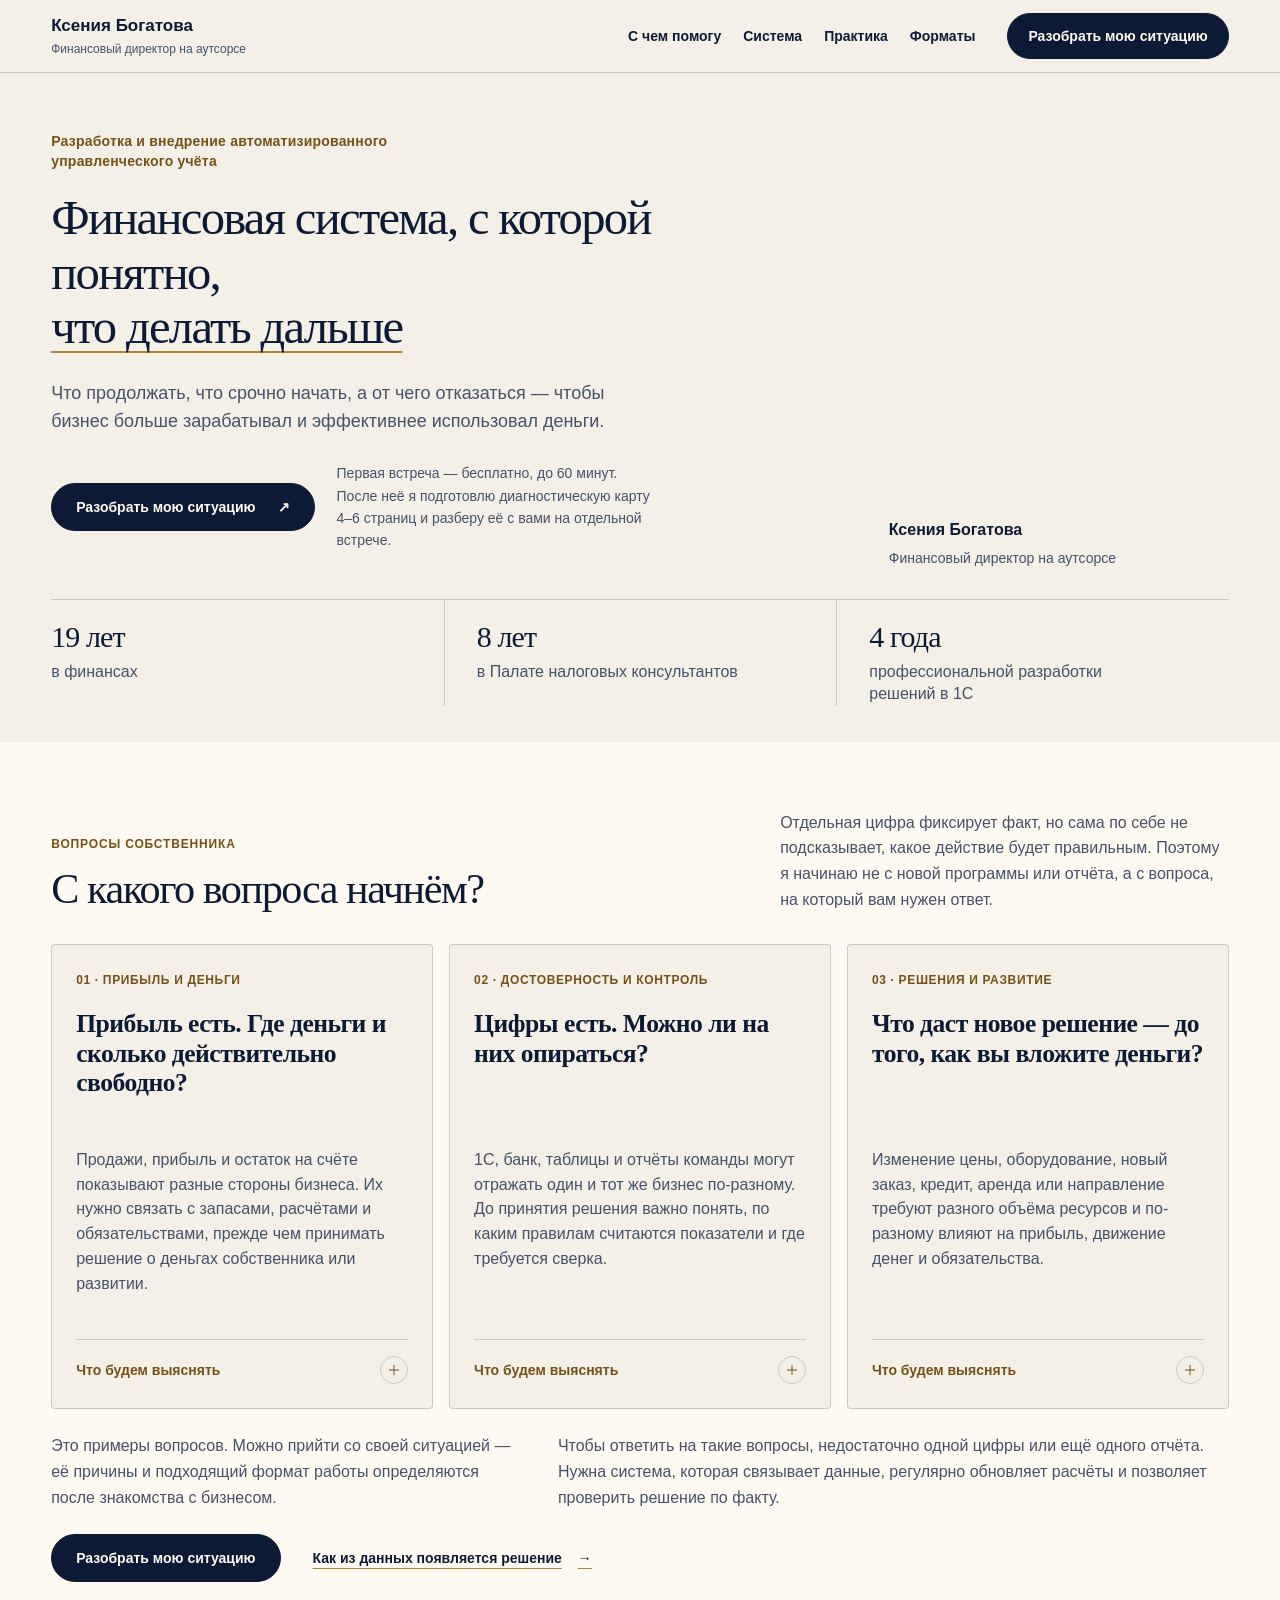
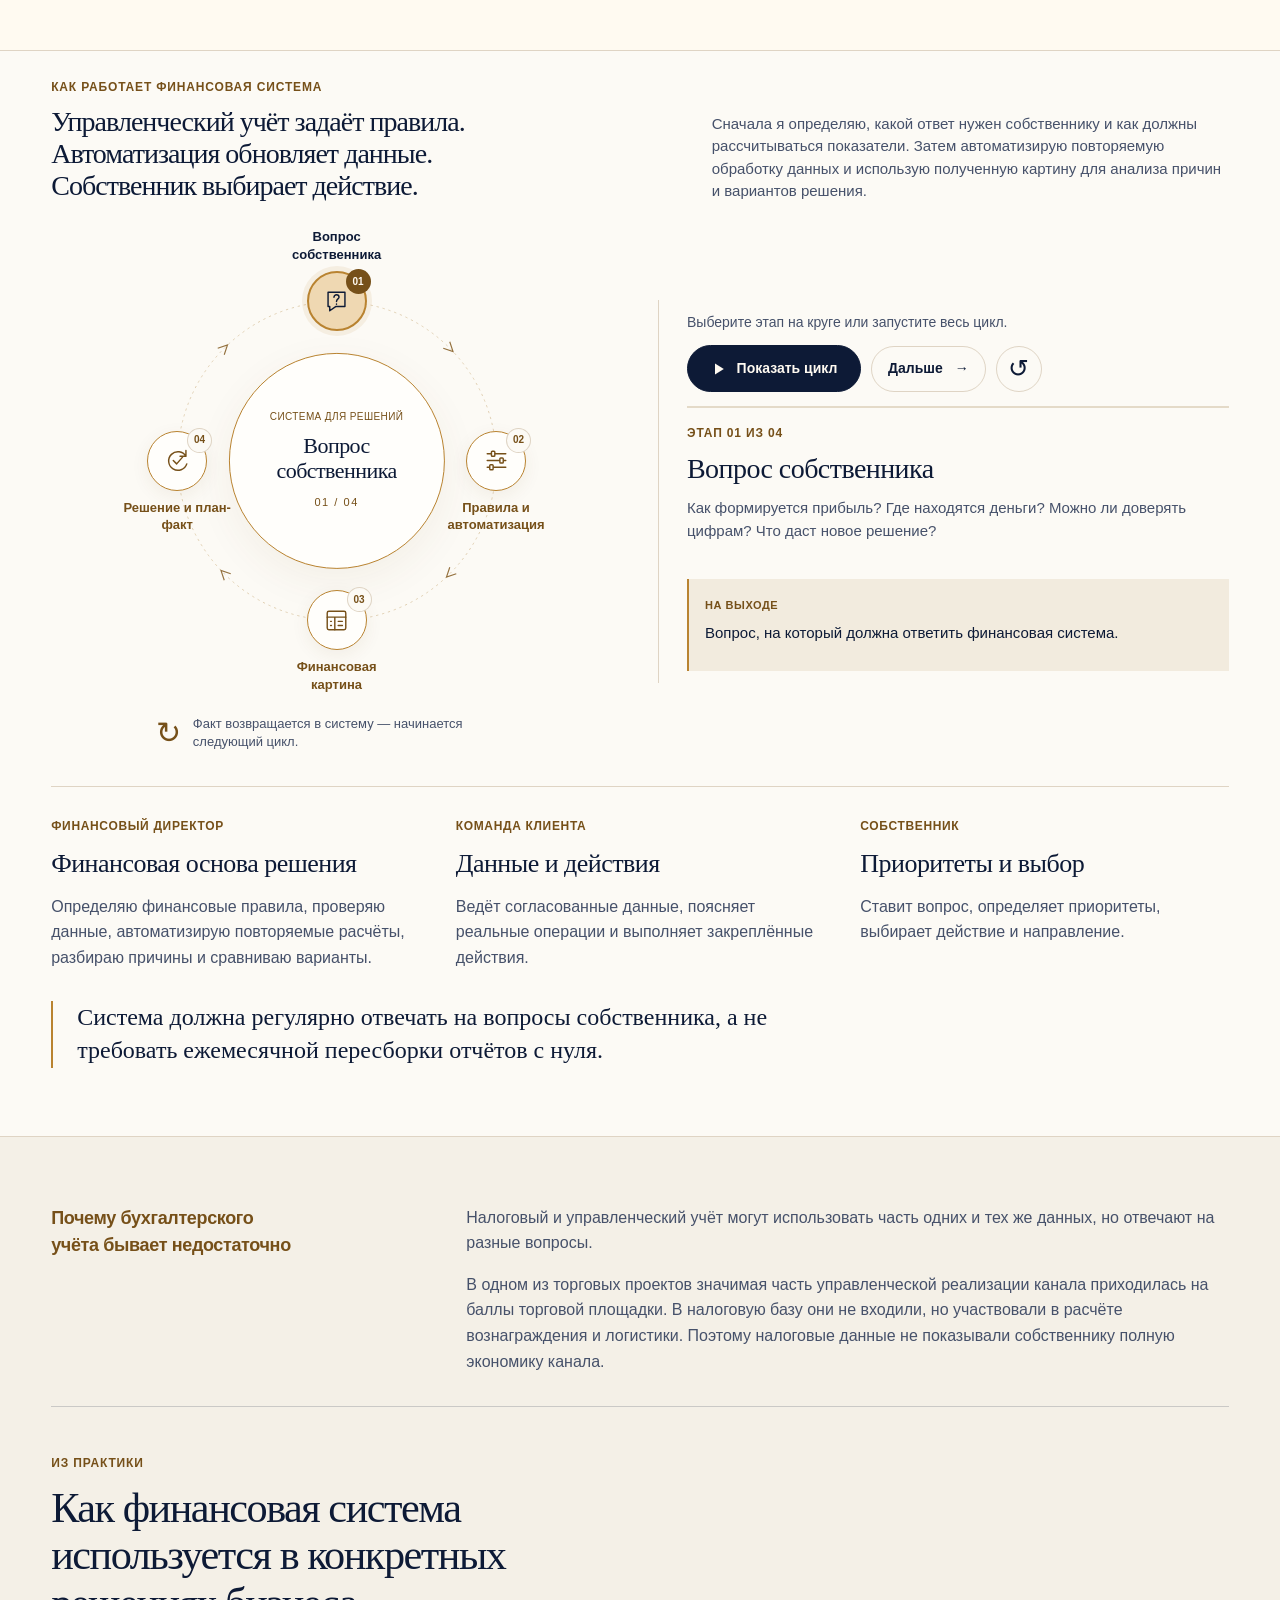
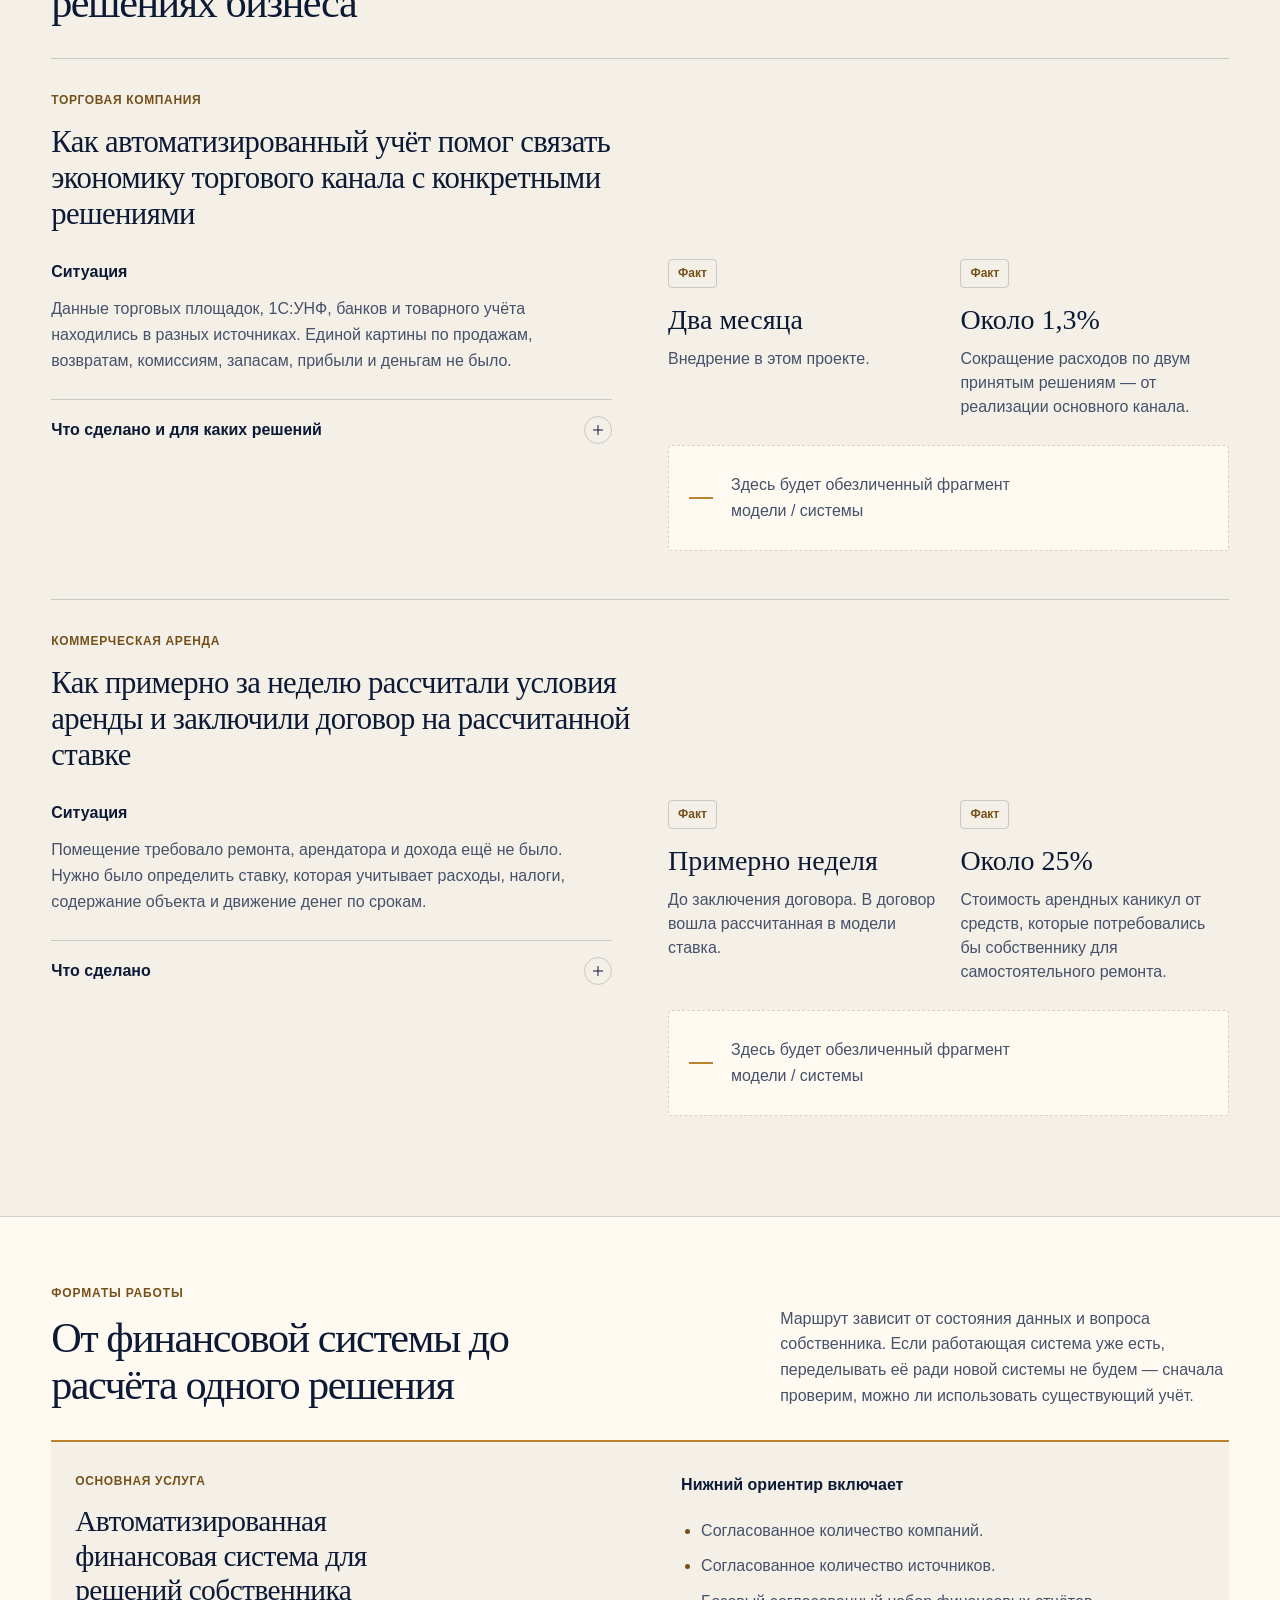
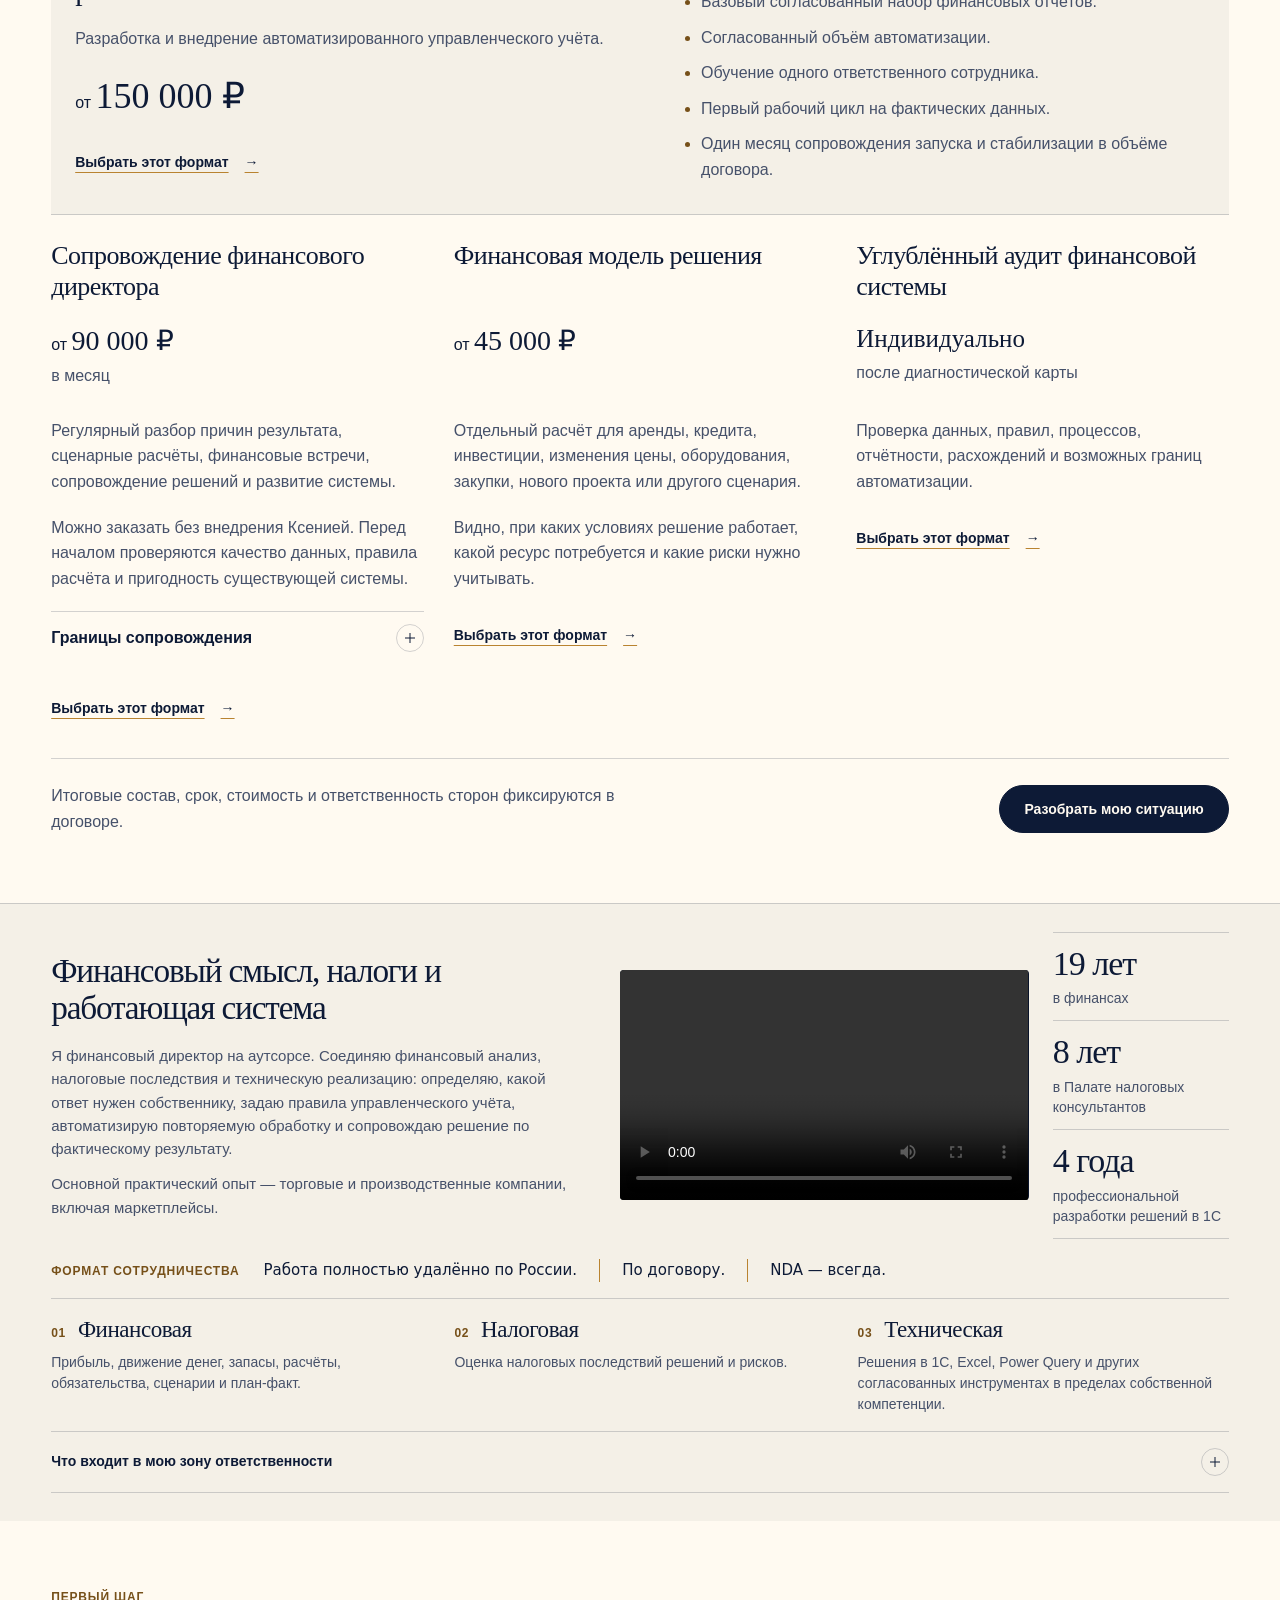
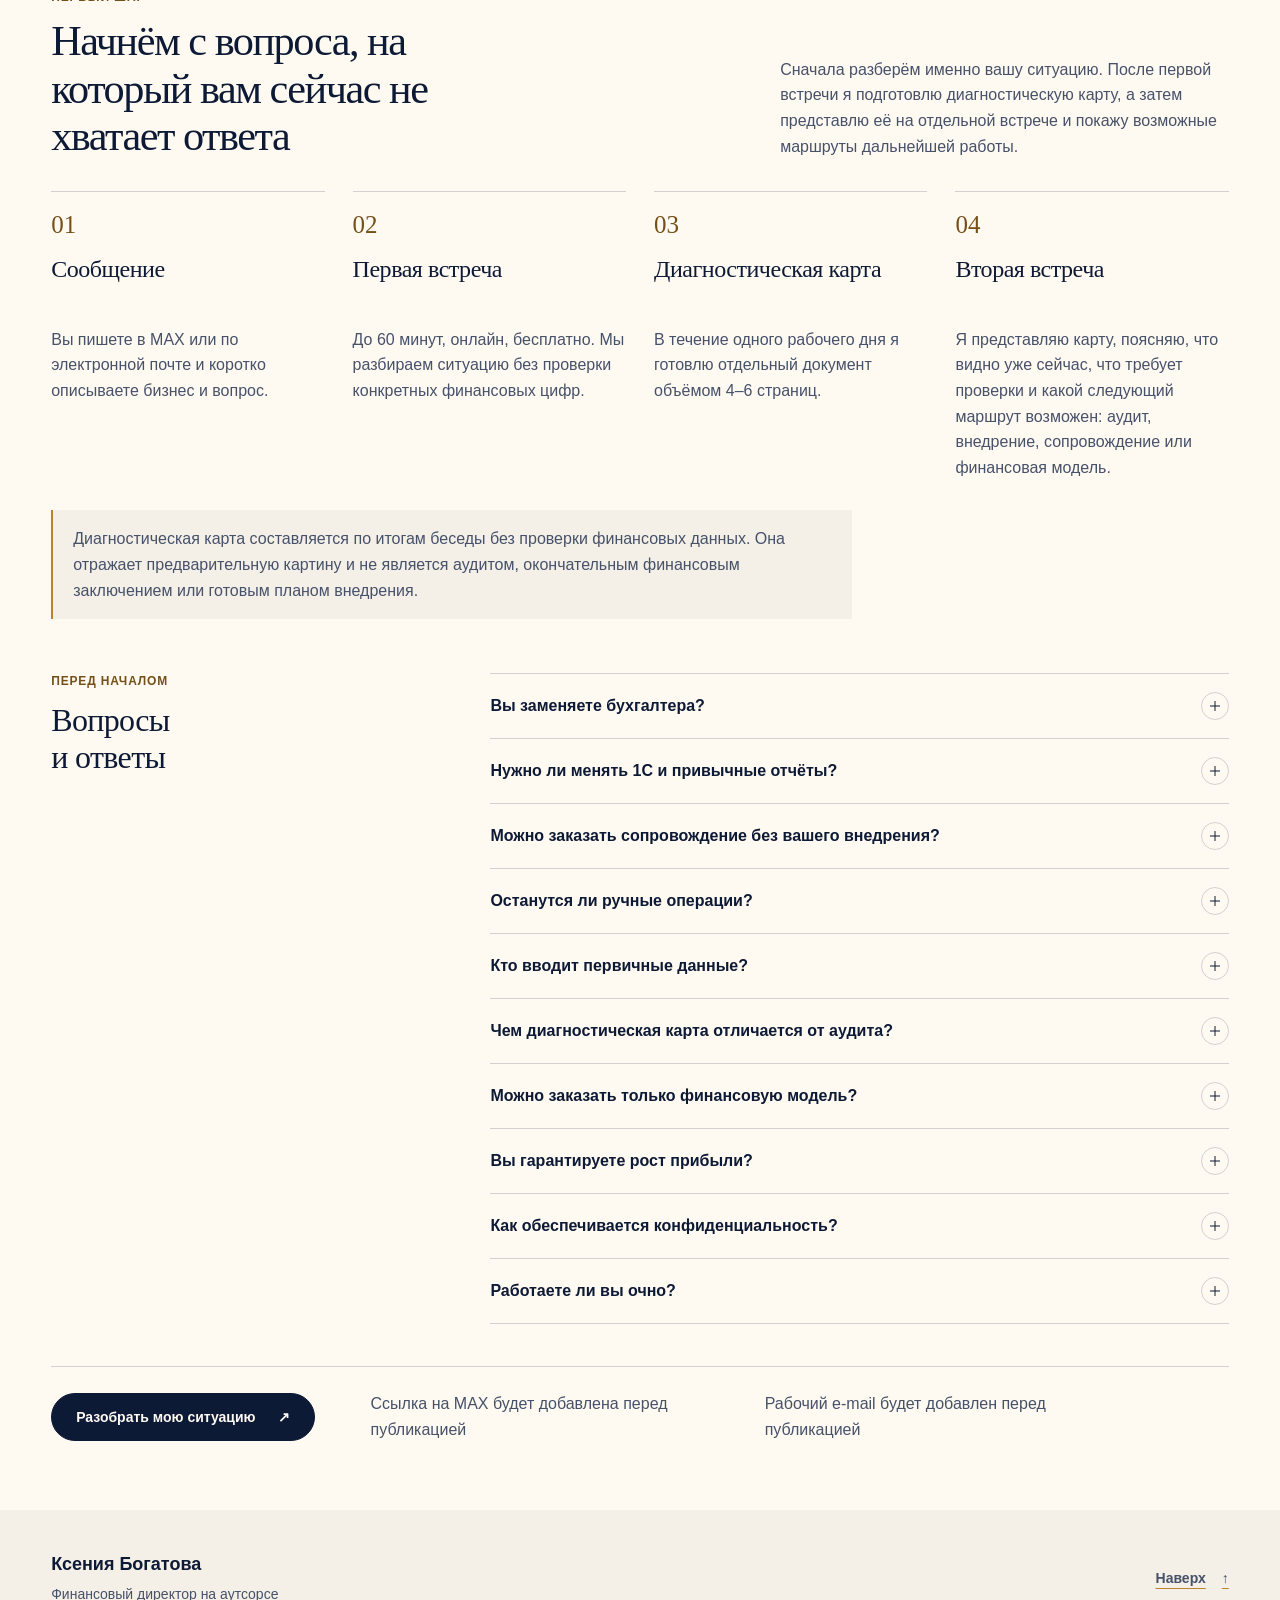
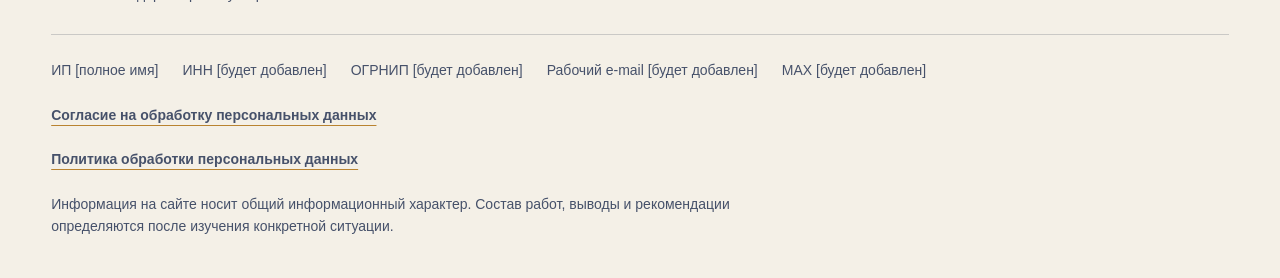
==== commit 75145033: "site: finalize interactive prototype and feedback flow" ====
--- a/index.html
+++ b/index.html
@@ -6,374 +6,305 @@
   <meta name="robots" content="noindex, nofollow">
   <meta name="theme-color" content="#f4f0e7">
   <meta name="referrer" content="no-referrer">
-  <meta http-equiv="Content-Security-Policy" content="default-src 'self'; img-src 'self' data:; style-src 'self'; script-src 'self'; connect-src 'none'; object-src 'none'; media-src 'none'; worker-src 'none'; base-uri 'none'; form-action 'none'">
-  <meta name="description" content="Финансовый директор на аутсорсе: выстраивание и автоматизация управленческого учёта, финансовые модели и сопровождение решений собственника. Удалённо по России.">
-  <title>Финансовый директор на аутсорсе и управленческий учёт — Ксения Богатова</title>
-  <link rel="icon" href="data:image/svg+xml,%3Csvg xmlns='http://www.w3.org/2000/svg' viewBox='0 0 64 64'%3E%3Crect width='64' height='64' rx='18' fill='%230d1a36'/%3E%3Ctext x='32' y='40' text-anchor='middle' font-family='Georgia,serif' font-size='23' font-weight='700' fill='%23fffaf1'%3E%D0%9A%D0%91%3C/text%3E%3C/svg%3E">
+  <meta http-equiv="Content-Security-Policy" content="default-src 'self'; img-src 'self' data:; style-src 'self'; script-src 'self'; media-src 'self'; font-src 'self'; connect-src 'none'; object-src 'none'; base-uri 'self'; form-action 'none'; worker-src 'none'">
+  <meta name="description" content="Разработка и внедрение автоматизированного управленческого учёта для малого бизнеса. Сопровождение собственника как финансового директора. Удалённая работа по России.">
+  <title>Автоматизация управленческого учёта и финансовый директор — Ксения Богатова · прототип</title>
+  <link rel="icon" href="assets/img/monogram.svg" type="image/svg+xml">
   <link rel="stylesheet" href="assets/css/site.css">
+  <link rel="stylesheet" href="assets/css/system-visual.css">
+  <link rel="stylesheet" href="assets/css/system-cycle.css">
+  <link rel="stylesheet" href="assets/css/feedback.css">
   <script src="assets/js/config.js" defer></script>
-  <script src="assets/js/analytics.js" defer></script>
   <script src="assets/js/site.js" defer></script>
+  <script src="assets/js/feedback.js" defer></script>
 </head>
-<body class="prototype-page">
+<body id="top">
   <a class="skip-link" href="#main">К содержанию</a>
-
   <header class="site-header">
     <div class="container header-inner">
       <a class="brand" href="#top" aria-label="Ксения Богатова — на первый экран">
-        <span class="brand-mark" aria-hidden="true">КБ</span>
-        <span class="brand-copy">
-          <span class="brand-name">Ксения Богатова</span>
-          <span class="brand-role">Финансовый директор на аутсорсе</span>
-        </span>
+        <span class="brand-copy"><span class="brand-name">Ксения Богатова</span><span class="brand-role">Финансовый директор на аутсорсе</span></span>
       </a>
-
-      <nav class="header-nav" aria-label="Основная навигация">
-        <a href="#system">Как работаю</a>
-        <a href="#cases">Практика</a>
-        <a href="#formats">Форматы</a>
+      <nav class="desktop-nav" aria-label="Основная навигация">
+        <a href="#questions">С чем помогу</a><a href="#system">Система</a><a href="#cases">Практика</a><a href="#formats">Форматы</a>
       </nav>
-
-      <a class="button header-cta cta-link" href="#contact" data-open-qualifier data-cta-location="header">
-        <span class="header-cta-label">Разобрать ситуацию</span>
-        <span class="header-cta-label-mobile">Разобрать</span>
-      </a>
+      <a class="button header-cta" href="#contact" data-open-qualifier><span class="header-cta-label">Разобрать мою ситуацию</span><span class="header-cta-label-mobile">Разобрать</span></a>
+      <details class="mobile-menu">
+        <summary aria-label="Меню разделов" aria-controls="mobile-navigation"><span class="menu-lines" aria-hidden="true"></span></summary>
+        <nav id="mobile-navigation" aria-label="Мобильная навигация">
+          <a href="#questions">С чем помогу</a><a href="#system">Система</a><a href="#cases">Практика</a><a href="#formats">Форматы</a><a href="#about">Почему Ксения</a><a href="#contact">Первый шаг</a>
+        </nav>
+      </details>
     </div>
   </header>
 
-  <main id="main">
-    <section class="hero" id="top" aria-labelledby="hero-title">
-      <div class="container hero-shell">
-        <p class="eyebrow">Финансовый директор на аутсорсе</p>
-
-        <div class="hero-main">
-          <div class="hero-copy">
-            <h1 id="hero-title">Финансовая система, с которой понятно, <span class="hero-title-accent">что&nbsp;делать дальше</span></h1>
-            <p class="hero-lead">Связываю прибыль, деньги, запасы и планы — чтобы решения опирались на актуальные данные.</p>
-            <p class="hero-qualifier">Данные уже есть в 1С, банках и таблицах, но не складываются в одну картину?</p>
-
-            <div class="hero-actions">
-              <a class="button cta-link" href="#contact" data-open-qualifier data-cta-location="hero">Разобрать финансовую ситуацию</a>
-              <p class="meeting-note">Бесплатная онлайн-встреча до 60 минут. Финансовые файлы на первом шаге не нужны.</p>
-            </div>
-          </div>
-
-          <div class="hero-visual">
-            <picture class="portrait-frame">
-              <source media="(max-width: 959px)" type="image/webp" srcset="assets/ksenia-bogatova-portrait-mobile.webp 640w" sizes="calc(100vw - 32px)">
-              <source type="image/webp" srcset="assets/ksenia-bogatova-portrait-desktop.webp 960w" sizes="(min-width: 1440px) 520px, 42vw">
-              <img src="assets/ksenia-bogatova-portrait-fallback.jpg" alt="Ксения Богатова, финансовый директор на аутсорсе" width="960" height="1200" decoding="async" fetchpriority="high">
-            </picture>
-          </div>
-        </div>
-
-        <div class="hero-proof">
-          <div class="facts" aria-label="Опыт Ксении Богатовой">
-            <div class="fact"><strong>19 лет</strong><span>в финансах</span></div>
-            <div class="fact"><strong>8 лет</strong><span>в Палате налоговых консультантов</span></div>
-            <div class="fact"><strong>4 года</strong><span>профессиональной разработки решений в 1С</span></div>
-          </div>
-          <p class="industry-note">Практический опыт — торговые и производственные компании, включая маркетплейсы.</p>
-        </div>
-      </div>
-    </section>
-
-    <section class="questions-section prototype-section" id="questions" aria-labelledby="questions-title">
-      <div class="container prototype-section-inner">
-        <header class="section-heading questions-intro">
-          <p class="section-kicker">С чего начать</p>
-          <h2 id="questions-title">Что вы хотите понять прямо сейчас?</h2>
-          <p>Выберите вопрос, который ближе к вашей ситуации. Подробности можно раскрыть по одному.</p>
+  <main id="main" tabindex="-1">
+    <section class="owner-hero" aria-labelledby="hero-title">
+      <div class="container owner-hero-layout">
+        <div class="owner-hero-copy">
+          <p class="kicker">Разработка и внедрение автоматизированного управленческого учёта</p>
+          <h1 id="hero-title">Финансовая система, с которой понятно,<br> <span>что делать дальше</span></h1>
+          <p class="owner-lead">Что продолжать, что срочно начать, а от чего отказаться — чтобы бизнес больше зарабатывал и эффективнее использовал деньги.</p>
+          <div class="owner-hero-action">
+            <a class="button" href="#contact" data-open-qualifier>Разобрать мою ситуацию <span aria-hidden="true">↗</span></a>
+            <p>Первая встреча — бесплатно, до 60 минут.<br> После неё я подготовлю диагностическую карту 4–6 страниц и разберу её с вами на отдельной встрече.</p>
+          </div>
+        </div>
+        <figure class="owner-portrait">
+          <picture>
+            <source media="(max-width: 760px)" type="image/webp" srcset="assets/ksenia-bogatova-portrait-mobile.webp" width="640" height="800">
+            <source type="image/webp" srcset="assets/ksenia-bogatova-portrait-desktop.webp" width="960" height="1200">
+            <img src="assets/ksenia-bogatova-portrait-fallback.jpg" alt="Ксения Богатова, финансовый директор на аутсорсе" width="960" height="1200" decoding="async" fetchpriority="high">
+          </picture>
+          <figcaption><strong>Ксения Богатова</strong><span>Финансовый директор на аутсорсе</span></figcaption>
+        </figure>
+        <dl class="hero-facts">
+          <div><dt>19 лет</dt><dd>в финансах</dd></div>
+          <div><dt>8 лет</dt><dd>в Палате налоговых консультантов</dd></div>
+          <div><dt>4 года</dt><dd>профессиональной разработки решений в 1С</dd></div>
+        </dl>
+      </div>
+    </section>
+
+    <section class="section questions-section" id="questions" aria-labelledby="questions-title">
+      <div class="container">
+        <header class="section-heading">
+          <div><p class="kicker">Вопросы собственника</p><h2 id="questions-title">С какого вопроса начнём?</h2></div>
+          <p>Отдельная цифра фиксирует факт, но сама по себе не подсказывает, какое действие будет правильным. Поэтому я начинаю не с новой программы или отчёта, а с вопроса, на который вам нужен ответ.</p>
         </header>
-
-        <div class="question-details-list">
-          <details class="question-detail" name="owner-question" open>
-            <summary>
-              <span class="detail-number" aria-hidden="true">01</span>
-              <span class="detail-title"><small>Деньги</small><strong>Почему прибыль есть, а свободных денег недостаточно?</strong></span>
-              <span class="details-mark" aria-hidden="true"></span>
-            </summary>
-            <p>Причина может быть в запасах, долгах клиентов, выплатах, инвестициях или условиях расчётов. Остаток на счёте не показывает весь механизм.</p>
-          </details>
-
-          <details class="question-detail" name="owner-question">
-            <summary>
-              <span class="detail-number" aria-hidden="true">02</span>
-              <span class="detail-title"><small>Прибыльность</small><strong>Что действительно приносит результат?</strong></span>
-              <span class="details-mark" aria-hidden="true"></span>
-            </summary>
-            <p>Общая выручка скрывает разницу между товарами, клиентами и каналами: комиссии, логистику, возвраты, хранение и постоянные затраты.</p>
-          </details>
-
-          <details class="question-detail" name="owner-question">
-            <summary>
-              <span class="detail-number" aria-hidden="true">03</span>
-              <span class="detail-title"><small>Решение</small><strong>Что изменится, если поднять цену, взять кредит или нанять сотрудника?</strong></span>
-              <span class="details-mark" aria-hidden="true"></span>
-            </summary>
-            <p>До действия можно сравнить сценарии, необходимый ресурс, критичные допущения и влияние на прибыль и деньги.</p>
-          </details>
-
-          <details class="question-detail" name="owner-question">
-            <summary>
-              <span class="detail-number" aria-hidden="true">04</span>
-              <span class="detail-title"><small>Контроль</small><strong>Как понять, что решение сработало?</strong></span>
-              <span class="details-mark" aria-hidden="true"></span>
-            </summary>
-            <p>Заранее определить ожидаемый результат, затем сопоставить план с фактом и использовать вывод в следующем решении.</p>
-          </details>
-        </div>
-
-        <article class="practice-brief" aria-labelledby="practice-title">
-          <div>
-            <p class="section-kicker">Из практики</p>
-            <h3 id="practice-title">Данные торговых площадок, 1С:УНФ, банков и товарного учёта связаны в одну модель</h3>
-          </div>
-          <div class="practice-brief-result">
-            <p>Модель использовалась для решений по досрочным выплатам и работе с возвратами.</p>
-            <a href="#case-trade">Посмотреть кейс <span aria-hidden="true">→</span></a>
-          </div>
-          <p class="practice-note">Данные обезличены. Числовые результаты и срок проекта не публикуются до контрольной проверки и разрешения.</p>
-        </article>
-      </div>
-    </section>
-
-    <section class="system-section prototype-section" id="system" aria-labelledby="system-title">
-      <div class="container prototype-section-inner">
-        <header class="section-heading section-heading-inverse">
-          <p class="section-kicker">Как строится работа</p>
-          <h2 id="system-title">От вопроса собственника — к проверенному решению</h2>
-          <p>Не начинаем с отчёта. Сначала определяем решение, для которого нужны данные.</p>
-        </header>
-
-        <ol class="process-flow">
-          <li>
-            <span class="process-number">01</span>
-            <div><h3>Сформулировать вопрос</h3><p>Что нужно решить и какие показатели на это влияют.</p></div>
-          </li>
-          <li>
-            <span class="process-number">02</span>
-            <div><h3>Связать источники</h3><p>1С, банки, таблицы и каналы продаж — по единым правилам.</p></div>
-          </li>
-          <li>
-            <span class="process-number">03</span>
-            <div><h3>Увидеть картину</h3><p>Прибыль, деньги, запасы и обязательства рассматриваются вместе.</p></div>
-          </li>
-          <li>
-            <span class="process-number">04</span>
-            <div><h3>Проверить решение</h3><p>Сравнить варианты, выбрать действие и проверить план-факт.</p></div>
-          </li>
-        </ol>
-
-        <p class="system-note">Повторяемые операции автоматизируются. Исключения, выводы и ответственность остаются под контролем человека.</p>
-      </div>
-    </section>
-
-    <section class="results-section prototype-section" id="results" aria-labelledby="results-title">
-      <div class="container prototype-section-inner">
-        <header class="section-heading">
-          <p class="section-kicker">Результат для собственника</p>
-          <h2 id="results-title">Не больше отчётов — меньше неопределённости</h2>
-        </header>
-
-        <div class="decision-compare" role="list" aria-label="Изменение процесса принятия решений">
-          <article class="decision-row" role="listitem">
-            <p class="decision-moment">До решения</p>
-            <div><small>Сейчас</small><p>Выяснять, какой версии цифр доверять.</p></div>
-            <div><small>После настройки</small><p>Видеть одну согласованную картину.</p></div>
-          </article>
-          <article class="decision-row" role="listitem">
-            <p class="decision-moment">В момент решения</p>
-            <div><small>Сейчас</small><p>Опираться на общий итог, остаток и интуицию.</p></div>
-            <div><small>После настройки</small><p>Сравнивать варианты по прибыли, деньгам и требуемому ресурсу.</p></div>
-          </article>
-          <article class="decision-row" role="listitem">
-            <p class="decision-moment">После решения</p>
-            <div><small>Сейчас</small><p>Узнавать о последствиях, когда они уже проявились.</p></div>
-            <div><small>После настройки</small><p>Сопоставлять ожидаемый и фактический результат.</p></div>
-          </article>
-        </div>
-
-        <p class="section-conclusion">Собственник возвращается к своей роли: задать вопрос, выбрать действие и проверить результат.</p>
-      </div>
-    </section>
-
-    <section class="cases-section prototype-section" id="cases" aria-labelledby="cases-title">
-      <div class="container prototype-section-inner">
-        <header class="section-heading">
-          <p class="section-kicker">Практика</p>
-          <h2 id="cases-title">Как связанная картина помогает принять конкретное решение</h2>
-        </header>
-
-        <article class="case-feature" id="case-trade" aria-labelledby="case-trade-title">
-          <div class="case-feature-heading">
-            <p class="case-label">Торговая компания · обезличенный кейс</p>
-            <h3 id="case-trade-title">Увидеть экономику каналов, а не только общую выручку</h3>
-            <p class="case-question">Вопрос: как перестать пересобирать данные вручную для каждого решения?</p>
-          </div>
-
-          <div class="case-feature-body">
-            <div>
-              <p class="case-step-label">Связали</p>
-              <ul class="case-tags" aria-label="Связанные данные">
-                <li>продажи</li><li>возвраты</li><li>комиссии</li><li>логистику</li><li>выплаты</li><li>товарные данные</li><li>банковские движения</li>
-              </ul>
-            </div>
-            <div class="case-outcome">
-              <p class="case-step-label">Что стало возможным</p>
-              <p>Использовать единую модель для решений по досрочным выплатам и работе с возвратами.</p>
-            </div>
-          </div>
-
-          <p class="case-disclaimer">Показан только подтверждённый общий контекст. Срок, проценты и другие числовые результаты будут добавлены только после проверки исходных материалов и права публикации.</p>
-        </article>
-      </div>
-    </section>
-
-    <section class="formats-section prototype-section" id="formats" aria-labelledby="formats-title">
-      <div class="container prototype-section-inner">
-        <header class="section-heading formats-heading">
-          <p class="section-kicker">Форматы работы</p>
-          <h2 id="formats-title">Маршрут зависит от того, что уже есть и какое решение нужно принять</h2>
-          <p>Выбирать пакет заранее не требуется — границы задачи определяются после первого разбора.</p>
-        </header>
-
-        <div class="format-map">
-          <article class="format-primary">
-            <p class="format-state">Если устойчивой системы ещё нет</p>
-            <h3>Внедрение автоматизированного управленческого учёта</h3>
-            <p class="format-price">от <strong>150&nbsp;000&nbsp;₽</strong> за проект</p>
-            <p>Связать данные, согласовать правила, автоматизировать повторяемую часть и запустить первый регулярный цикл.</p>
-            <details>
-              <summary>Что предполагает нижняя граница</summary>
-              <ul>
-                <li>одна компания и ограниченное количество источников;</li>
-                <li>базовый согласованный набор отчётов;</li>
-                <li>обучение одного ответственного сотрудника;</li>
-                <li>один месяц сопровождения после запуска в объёме договора.</li>
-              </ul>
+        <div class="question-grid">
+          <article class="question-card">
+            <p class="card-label">01 · Прибыль и деньги</p>
+            <h3>Прибыль есть. Где деньги и сколько действительно свободно?</h3>
+            <p>Продажи, прибыль и остаток на счёте показывают разные стороны бизнеса. Их нужно связать с запасами, расчётами и обязательствами, прежде чем принимать решение о деньгах собственника или развитии.</p>
+            <details class="question-details">
+              <summary>Что будем выяснять<span class="details-mark" aria-hidden="true"></span></summary>
+              <div class="details-content">
+                <ul><li>Что уже заработано, что фактически поступило, а что ещё предстоит получить или оплатить.</li><li>Какая часть денег находится в запасах, задолженности, авансах и текущих расчётах.</li><li>Какой объём средств можно считать свободным с учётом обязательств и планов бизнеса.</li></ul>
+                <p class="note">Остаток на счёте и прибыль отвечают на разные вопросы. Вывод возможен только после проверки их взаимосвязи.</p>
+              </div>
             </details>
           </article>
-
-          <div class="format-alternatives">
-            <article class="format-row">
-              <p class="format-state">Если система уже есть</p>
-              <h3>Проверка пригодности → сопровождение CFO</h3>
-              <p class="format-price">от <strong>90&nbsp;000&nbsp;₽</strong> в месяц</p>
-            </article>
-            <article class="format-row">
-              <p class="format-state">Если нужно рассчитать одно решение</p>
-              <h3>Финансовая модель</h3>
-              <p class="format-price">от <strong>45&nbsp;000&nbsp;₽</strong></p>
-            </article>
-            <article class="format-row">
-              <p class="format-state">Если объём пока неясен</p>
-              <h3>Углублённый аудит</h3>
-              <p class="format-price"><strong>Стоимость после диагностической карты</strong></p>
-            </article>
-          </div>
-        </div>
-
-        <div class="formats-action">
-          <p>Цены — ориентир нижней границы. Состав, срок и стоимость фиксируются в договоре.</p>
-          <a class="button cta-link" href="#contact" data-open-qualifier data-cta-location="formats">Разобрать финансовую ситуацию</a>
-        </div>
-      </div>
-    </section>
-
-    <section class="about-section prototype-section" id="about" aria-labelledby="about-title">
-      <div class="container prototype-section-inner about-layout">
-        <div>
-          <header class="section-heading">
-            <p class="section-kicker">Почему Ксения</p>
-            <h2 id="about-title">Финансы, налоги и автоматизация — в одной работе</h2>
-          </header>
-
-          <div class="competence-list">
-            <article><span>01</span><div><h3>Финансовая логика</h3><p>Определить показатели и связи, которые отвечают на вопрос собственника.</p></div></article>
-            <article><span>02</span><div><h3>Налоговые последствия</h3><p>Учитывать влияние вариантов на денежный поток и показывать риски.</p></div></article>
-            <article><span>03</span><div><h3>Техническая реализация</h3><p>Перевести согласованные правила в работающие решения в 1С и других инструментах.</p></div></article>
-          </div>
-        </div>
-
-        <aside class="about-proof" aria-label="Опыт и условия работы">
-          <p><strong>19 лет</strong><span>в финансах</span></p>
-          <p><strong>8 лет</strong><span>в Палате налоговых консультантов</span></p>
-          <p><strong>4 года</strong><span>профессиональной разработки решений в 1С</span></p>
-          <div class="confidentiality-note">
-            <h3>Конфиденциальность</h3>
-            <p>Работа по договору. При необходимости — NDA. Клиентские данные не публикуются без разрешения.</p>
-          </div>
+          <article class="question-card">
+            <p class="card-label">02 · Достоверность и контроль</p>
+            <h3>Цифры есть. Можно ли на них опираться?</h3>
+            <p>1С, банк, таблицы и отчёты команды могут отражать один и тот же бизнес по-разному. До принятия решения важно понять, по каким правилам считаются показатели и где требуется сверка.</p>
+            <details class="question-details">
+              <summary>Что будем выяснять<span class="details-mark" aria-hidden="true"></span></summary>
+              <div class="details-content">
+                <ul><li>Что именно включено в выручку, себестоимость, расходы и финансовый результат.</li><li>Как сопоставляются продажи, закупки, возвраты, списания и платежи.</li><li>Какие расчёты можно сохранить в действующей системе, а какие нужно регулярно проверять или автоматизировать.</li></ul>
+                <p class="note">Расхождение в цифрах — основание для проверки, а не готовый вывод об ошибке, перерасходе или злоупотреблении.</p>
+              </div>
+            </details>
+          </article>
+          <article class="question-card">
+            <p class="card-label">03 · Решения и развитие</p>
+            <h3>Что даст новое решение — до того, как вы вложите деньги?</h3>
+            <p>Изменение цены, оборудование, новый заказ, кредит, аренда или направление требуют разного объёма ресурсов и по-разному влияют на прибыль, движение денег и обязательства.</p>
+            <details class="question-details">
+              <summary>Что будем выяснять<span class="details-mark" aria-hidden="true"></span></summary>
+              <div class="details-content">
+                <ul><li>Какие условия и допущения сильнее всего влияют на результат.</li><li>Сколько денег потребуется, в какие сроки и за счёт каких источников.</li><li>Что измерять после запуска, чтобы сравнить расчёт с фактическим результатом.</li></ul>
+                <p class="note">Финансовая модель показывает сценарии и условия результата, но не гарантирует будущую прибыль.</p>
+              </div>
+            </details>
+          </article>
+        </div>
+        <div class="section-conclusion">
+          <p>Это примеры вопросов. Можно прийти со своей ситуацией — её причины и подходящий формат работы определяются после знакомства с бизнесом.</p>
+          <p>Чтобы ответить на такие вопросы, недостаточно одной цифры или ещё одного отчёта. Нужна система, которая связывает данные, регулярно обновляет расчёты и позволяет проверить решение по факту.</p>
+        </div>
+        <div class="section-actions"><a class="button" href="#contact" data-open-qualifier>Разобрать мою ситуацию</a><a class="text-link" href="#system">Как из данных появляется решение <span aria-hidden="true">→</span></a></div>
+      </div>
+    </section>
+
+    <section class="section system-section" id="system" aria-labelledby="system-title">
+      <div class="container">
+        <header class="system-heading">
+          <p class="kicker">Как работает финансовая система</p>
+          <h2 id="system-title">Управленческий учёт задаёт правила.<br>Автоматизация обновляет данные.<br>Собственник выбирает действие.</h2>
+          <p class="section-intro">Сначала я определяю, какой ответ нужен собственнику и как должны рассчитываться показатели. Затем автоматизирую повторяемую обработку данных и использую полученную картину для анализа причин и вариантов решения.</p>
+        </header>
+        <div class="system-cycle" data-system-cycle>
+          <div class="cycle-interactive" data-cycle-interactive hidden>
+            <div class="cycle-visual">
+              <div class="cycle-orbit" role="group" aria-label="Выберите этап финансовой системы">
+                <svg class="cycle-orbit-lines" viewBox="0 0 600 600" aria-hidden="true" focusable="false">
+                  <circle class="cycle-orbit-guide" cx="300" cy="300" r="208"/>
+                  <g class="cycle-routes">
+                    <path data-cycle-route d="M300 92 A208 208 0 0 1 508 300" pathLength="100"/>
+                    <path data-cycle-route d="M508 300 A208 208 0 0 1 300 508" pathLength="100"/>
+                    <path data-cycle-route d="M300 508 A208 208 0 0 1 92 300" pathLength="100"/>
+                    <path data-cycle-route d="M92 300 A208 208 0 0 1 300 92" pathLength="100"/>
+                  </g>
+                  <g class="cycle-direction"><path d="M294 86 L306 92 L294 98" transform="rotate(45 300 300)"/><path d="M294 86 L306 92 L294 98" transform="rotate(135 300 300)"/><path d="M294 86 L306 92 L294 98" transform="rotate(225 300 300)"/><path d="M294 86 L306 92 L294 98" transform="rotate(315 300 300)"/></g>
+                  <g class="cycle-signal" data-cycle-signal><circle class="cycle-signal-halo" cx="300" cy="92" r="13"/><circle cx="300" cy="92" r="5"/></g>
+                </svg>
+                <div class="cycle-center" aria-hidden="true"><span class="cycle-center-eyebrow">Система для решений</span><strong data-cycle-center>Вопрос собственника</strong><span class="cycle-center-count" data-cycle-center-count>01 / 04</span></div>
+                <button class="cycle-node cycle-node-1" type="button" data-cycle-step="0" aria-pressed="true" aria-controls="cycle-detail" aria-label="Этап 1. Вопрос собственника">
+                  <span class="cycle-node-icon"><svg viewBox="0 0 32 32" aria-hidden="true"><path d="M6 5h20v17H15l-7 5v-5H6z"/><path d="M13 11a3 3 0 0 1 6 0c0 2-3 2-3 5M16 19v.2"/></svg><span class="cycle-node-number">01</span></span><span class="cycle-node-label">Вопрос собственника</span>
+                </button>
+                <button class="cycle-node cycle-node-2" type="button" data-cycle-step="1" aria-pressed="false" aria-controls="cycle-detail" aria-label="Этап 2. Правила и автоматизация">
+                  <span class="cycle-node-icon"><svg viewBox="0 0 32 32" aria-hidden="true"><path d="M5 8h22M5 16h22M5 24h22"/><rect x="10" y="5" width="4" height="6" rx="1"/><rect x="20" y="13" width="4" height="6" rx="1"/><rect x="8" y="21" width="4" height="6" rx="1"/></svg><span class="cycle-node-number">02</span></span><span class="cycle-node-label">Правила и автоматизация</span>
+                </button>
+                <button class="cycle-node cycle-node-3" type="button" data-cycle-step="2" aria-pressed="false" aria-controls="cycle-detail" aria-label="Этап 3. Финансовая картина">
+                  <span class="cycle-node-icon"><svg viewBox="0 0 32 32" aria-hidden="true"><rect x="5" y="5" width="22" height="22" rx="2"/><path d="M5 12h22M14 12v15M18 17h5M18 22h5M9 17h1M9 22h1"/></svg><span class="cycle-node-number">03</span></span><span class="cycle-node-label">Финансовая картина</span>
+                </button>
+                <button class="cycle-node cycle-node-4" type="button" data-cycle-step="3" aria-pressed="false" aria-controls="cycle-detail" aria-label="Этап 4. Решение и план-факт">
+                  <span class="cycle-node-icon"><svg viewBox="0 0 32 32" aria-hidden="true"><path d="M26 11a11 11 0 1 0 1 9M26 4v7h-7M11 16l4 4 7-8"/></svg><span class="cycle-node-number">04</span></span><span class="cycle-node-label">Решение и план-факт</span>
+                </button>
+              </div>
+              <p class="cycle-orbit-caption"><span aria-hidden="true">↻</span> Факт возвращается в систему — начинается следующий цикл.</p>
+            </div>
+            <div class="cycle-explanation">
+              <p class="cycle-instruction" data-cycle-instruction>Выберите этап на круге или запустите весь цикл.</p>
+              <div class="cycle-controls">
+                <button class="button cycle-play" type="button" data-cycle-play><svg viewBox="0 0 20 20" aria-hidden="true"><path class="cycle-play-symbol" d="M5 3l11 7-11 7z"/><path class="cycle-pause-symbol" d="M6 4v12M14 4v12"/></svg><span data-cycle-play-label>Показать цикл</span></button>
+                <button class="cycle-next" type="button" data-cycle-next>Дальше <span aria-hidden="true">→</span></button>
+                <button class="cycle-reset" type="button" data-cycle-reset aria-label="Начать сначала"><span aria-hidden="true">↺</span></button>
+              </div>
+              <div class="cycle-progress" aria-hidden="true"><span data-cycle-progress></span></div>
+              <div class="cycle-detail" id="cycle-detail" role="region" aria-labelledby="cycle-detail-title">
+                <p class="cycle-detail-count" data-cycle-count>Этап 01 из 04</p>
+                <h3 id="cycle-detail-title" data-cycle-title>Вопрос собственника</h3>
+                <p class="cycle-detail-body" data-cycle-body></p>
+                <div class="cycle-output"><span>На выходе</span><p data-cycle-output></p></div>
+              </div>
+              <p class="cycle-status" data-cycle-status role="status" aria-live="polite" aria-atomic="true">Выбран этап 1 из 4: Вопрос собственника.</p>
+            </div>
+          </div>
+          <div class="cycle-fallback" data-cycle-fallback>
+            <ol class="cycle-fallback-list">
+              <li data-cycle-source><span class="step-number">01</span><h3>Вопрос собственника</h3><p data-stage-body>Как формируется прибыль? Где находятся деньги? Можно ли доверять цифрам? Что даст новое решение?</p><p data-stage-output>Вопрос, на который должна ответить финансовая система.</p></li>
+              <li data-cycle-source><span class="step-number">02</span><h3>Правила и автоматизация</h3><p data-stage-body>Определяю источники, аналитику и правила расчёта. Автоматизирую согласованную повторяемую часть: сбор, сопоставление, сверку и пересчёт данных.</p><p data-stage-output>Согласованные правила и регулярно обновляемые расчёты.</p></li>
+              <li data-cycle-source><span class="step-number">03</span><h3>Финансовая картина</h3><p data-stage-body>Регулярно обновляются данные о прибыли, движении денег, запасах, расчётах и обязательствах.</p><p data-stage-output>Связанная картина прибыли, денег и обязательств.</p></li>
+              <li data-cycle-source><span class="step-number">04</span><h3>Решение и план-факт</h3><p data-stage-body>Сравниваем варианты. Собственник выбирает действие. После реализации ожидаемый результат сопоставляется с фактом.</p><p data-stage-output>Сопоставление ожидаемого результата с фактом — данные для следующего цикла.</p></li>
+            </ol>
+            <p class="cycle-fallback-return">Фактический результат становится данными следующего цикла.</p>
+          </div>
+        </div>
+        <div class="roles">
+          <article><p class="card-label">Финансовый директор</p><h3>Финансовая основа решения</h3><p>Определяю финансовые правила, проверяю данные, автоматизирую повторяемые расчёты, разбираю причины и сравниваю варианты.</p></article>
+          <article><p class="card-label">Команда клиента</p><h3>Данные и действия</h3><p>Ведёт согласованные данные, поясняет реальные операции и выполняет закреплённые действия.</p></article>
+          <article><p class="card-label">Собственник</p><h3>Приоритеты и выбор</h3><p>Ставит вопрос, определяет приоритеты, выбирает действие и направление.</p></article>
+        </div>
+        <p class="system-result">Система должна регулярно отвечать на вопросы собственника, а не требовать ежемесячной пересборки отчётов с нуля.</p>
+      </div>
+    </section>
+
+    <section class="section cases-section" id="cases" aria-labelledby="cases-title">
+      <div class="container">
+        <aside class="accounting-note" aria-labelledby="accounting-title">
+          <h3 id="accounting-title">Почему бухгалтерского учёта бывает недостаточно</h3>
+          <div><p>Налоговый и управленческий учёт могут использовать часть одних и тех же данных, но отвечают на разные вопросы.</p><p>В одном из торговых проектов значимая часть управленческой реализации канала приходилась на баллы торговой площадки. В налоговую базу они не входили, но участвовали в расчёте вознаграждения и логистики. Поэтому налоговые данные не показывали собственнику полную экономику канала.</p></div>
         </aside>
-      </div>
-    </section>
-
-    <section class="contact-section prototype-section" id="contact" aria-labelledby="contact-title">
-      <div class="container prototype-section-inner">
-        <div class="first-step-layout">
-          <header class="section-heading">
-            <p class="section-kicker">Первый шаг</p>
-            <h2 id="contact-title">Сначала определим вопрос — затем подходящий маршрут</h2>
-          </header>
-
-          <ol class="first-step-list">
-            <li><span>1</span><p><strong>Короткое сообщение</strong> о бизнесе, данных и решении.</p></li>
-            <li><span>2</span><p><strong>Бесплатная онлайн-встреча</strong> до 60 минут.</p></li>
-            <li><span>3</span><p><strong>Диагностическая карта</strong> и обсуждение следующего шага.</p></li>
-          </ol>
-        </div>
-
-        <p class="diagnostic-note">Диагностическая карта создаётся по итогам беседы без проверки финансовых данных. Это предварительная картина, а не аудит или готовый план внедрения.</p>
-
+        <header class="section-heading">
+          <div><p class="kicker">Из практики</p><h2 id="cases-title">Как финансовая система используется в конкретных решениях бизнеса</h2></div>
+        </header>
+        <article class="case-panel">
+          <div class="case-header"><p class="card-label">Торговая компания</p><h3>Как автоматизированный учёт помог связать экономику торгового канала с конкретными решениями</h3></div>
+          <div class="case-layout">
+            <div>
+              <p class="case-caption">Ситуация</p><p>Данные торговых площадок, 1С:УНФ, банков и товарного учёта находились в разных источниках. Единой картины по продажам, возвратам, комиссиям, запасам, прибыли и деньгам не было.</p>
+              <details class="case-details"><summary>Что сделано и для каких решений<span class="details-mark" aria-hidden="true"></span></summary><div class="details-content"><p>Связаны продажи, выплаты, возвраты, комиссии, логистика, хранение, товарные данные и банковские движения. Согласованы правила управленческого учёта и автоматизирована повторяемая обработка в 1С:УНФ.</p><ul><li>Досрочные выплаты торговой площадки.</li><li>Хранение и вывоз возвратов.</li><li>Прибыльность товарных позиций.</li><li>Регулярный контроль экономики канала.</li></ul></div></details>
+            </div>
+            <div class="case-evidence">
+              <div class="case-metrics"><div><span class="status-label">Факт</span><p class="metric">Два месяца</p><p>Внедрение в этом проекте.</p></div><div><span class="status-label">Факт</span><p class="metric">Около 1,3%</p><p>Сокращение расходов по двум принятым решениям — от реализации основного канала.</p></div></div>
+              <div class="evidence-placeholder"><span class="placeholder-rule" aria-hidden="true"></span><p>Здесь будет обезличенный фрагмент модели / системы</p></div>
+            </div>
+          </div>
+        </article>
+        <article class="case-panel">
+          <div class="case-header"><p class="card-label">Коммерческая аренда</p><h3>Как примерно за неделю рассчитали условия аренды и заключили договор на рассчитанной ставке</h3></div>
+          <div class="case-layout">
+            <div>
+              <p class="case-caption">Ситуация</p><p>Помещение требовало ремонта, арендатора и дохода ещё не было. Нужно было определить ставку, которая учитывает расходы, налоги, содержание объекта и движение денег по срокам.</p>
+              <details class="case-details"><summary>Что сделано<span class="details-mark" aria-hidden="true"></span></summary><div class="details-content"><ul><li>Рассчитана минимальная ставка.</li><li>Подготовлены сценарии.</li><li>Учтены ремонт, налоги, зарплата и сроки платежей.</li><li>Подготовлены экономические условия договора.</li></ul></div></details>
+            </div>
+            <div class="case-evidence">
+              <div class="case-metrics"><div><span class="status-label">Факт</span><p class="metric">Примерно неделя</p><p>До заключения договора. В договор вошла рассчитанная в модели ставка.</p></div><div><span class="status-label">Факт</span><p class="metric">Около 25%</p><p>Стоимость арендных каникул от средств, которые потребовались бы собственнику для самостоятельного ремонта.</p></div></div>
+              <div class="evidence-placeholder"><span class="placeholder-rule" aria-hidden="true"></span><p>Здесь будет обезличенный фрагмент модели / системы</p></div>
+            </div>
+          </div>
+        </article>
+      </div>
+    </section>
+
+    <section class="section ruled-section" id="formats" aria-labelledby="formats-title">
+      <div class="container">
+        <header class="section-heading">
+          <div><p class="kicker">Форматы работы</p><h2 id="formats-title">От финансовой системы до расчёта одного решения</h2></div>
+          <p>Маршрут зависит от состояния данных и вопроса собственника. Если работающая система уже есть, переделывать её ради новой системы не будем — сначала проверим, можно ли использовать существующий учёт.</p>
+        </header>
+        <article class="format-primary">
+          <div><p class="card-label">Основная услуга</p><h3>Автоматизированная финансовая система для решений собственника</h3><p>Разработка и внедрение автоматизированного управленческого учёта.</p><p class="format-price">от <strong>150 000 ₽</strong></p><a class="text-link format-choice" href="#contact" data-open-qualifier data-cooperation aria-label="Выбрать формат: Автоматизированная финансовая система для решений собственника">Выбрать этот формат <span aria-hidden="true">→</span></a></div>
+          <div><p class="case-caption">Нижний ориентир включает</p><ul class="included-list"><li>Согласованное количество компаний.</li><li>Согласованное количество источников.</li><li>Базовый согласованный набор финансовых отчётов.</li><li>Согласованный объём автоматизации.</li><li>Обучение одного ответственного сотрудника.</li><li>Первый рабочий цикл на фактических данных.</li><li>Один месяц сопровождения запуска и стабилизации в объёме договора.</li></ul></div>
+        </article>
+        <div class="format-alternatives">
+          <article><h3>Сопровождение финансового директора</h3><p class="format-price">от <strong>90 000 ₽</strong><span>в месяц</span></p><p>Регулярный разбор причин результата, сценарные расчёты, финансовые встречи, сопровождение решений и развитие системы.</p><p>Можно заказать без внедрения Ксенией. Перед началом проверяются качество данных, правила расчёта и пригодность существующей системы.</p><details><summary>Границы сопровождения<span class="details-mark" aria-hidden="true"></span></summary><p>Частота встреч, количество задач, сроки, каналы коммуникации и границы ответственности фиксируются в договоре.</p></details><a class="text-link format-choice" href="#contact" data-open-qualifier data-cooperation aria-label="Выбрать формат: Сопровождение финансового директора">Выбрать этот формат <span aria-hidden="true">→</span></a></article>
+          <article><h3>Финансовая модель решения</h3><p class="format-price">от <strong>45 000 ₽</strong></p><p>Отдельный расчёт для аренды, кредита, инвестиции, изменения цены, оборудования, закупки, нового проекта или другого сценария.</p><p>Видно, при каких условиях решение работает, какой ресурс потребуется и какие риски нужно учитывать.</p><a class="text-link format-choice" href="#contact" data-open-qualifier data-cooperation aria-label="Выбрать формат: Финансовая модель решения">Выбрать этот формат <span aria-hidden="true">→</span></a></article>
+          <article><h3>Углублённый аудит финансовой системы</h3><p class="format-price individual-price"><strong>Индивидуально</strong><span>после диагностической карты</span></p><p>Проверка данных, правил, процессов, отчётности, расхождений и возможных границ автоматизации.</p><a class="text-link format-choice" href="#contact" data-open-qualifier data-cooperation aria-label="Выбрать формат: Углублённый аудит финансовой системы">Выбрать этот формат <span aria-hidden="true">→</span></a></article>
+        </div>
+        <div class="formats-footer"><p class="note">Итоговые состав, срок, стоимость и ответственность сторон фиксируются в договоре.</p><a class="button" href="#contact" data-open-qualifier>Разобрать мою ситуацию</a></div>
+      </div>
+    </section>
+
+    <section class="section ruled-section" id="about" aria-labelledby="about-title">
+      <div class="container">
+        <div class="about-overview">
+          <div class="about-intro"><h2 id="about-title">Финансовый смысл, налоги и работающая система</h2><p class="section-intro">Я финансовый директор на аутсорсе. Соединяю финансовый анализ, налоговые последствия и техническую реализацию: определяю, какой ответ нужен собственнику, задаю правила управленческого учёта, автоматизирую повторяемую обработку и сопровождаю решение по фактическому результату.</p><p>Основной практический опыт — торговые и производственные компании, включая маркетплейсы.</p></div>
+          <div class="about-media-row">
+            <figure class="about-video">
+              <video controls playsinline preload="metadata" width="1280" height="720" aria-label="Видео о подходе Ксении Богатовой">
+                <source src="assets/video/ksenia-about.mp4" type="video/mp4">
+                Ваш браузер не поддерживает видео. <a href="assets/video/ksenia-about.mp4">Открыть видео</a>.
+              </video>
+            </figure>
+            <dl class="about-facts"><div><dt>19 лет</dt><dd>в финансах</dd></div><div><dt>8 лет</dt><dd>в Палате налоговых консультантов</dd></div><div><dt>4 года</dt><dd>профессиональной разработки решений в 1С</dd></div></dl>
+          </div>
+        </div>
+        <div class="working-terms"><p class="kicker">Формат сотрудничества</p><p><span>Работа полностью удалённо по России.</span><span>По договору.</span><span>NDA — всегда.</span></p></div>
+        <div class="competencies">
+          <article><p class="card-label">01</p><h3>Финансовая</h3><p>Прибыль, движение денег, запасы, расчёты, обязательства, сценарии и план-факт.</p></article>
+          <article><p class="card-label">02</p><h3>Налоговая</h3><p>Оценка налоговых последствий решений и рисков.</p></article>
+          <article><p class="card-label">03</p><h3>Техническая</h3><p>Решения в 1С, Excel, Power Query и других согласованных инструментах в пределах собственной компетенции.</p></article>
+        </div>
+        <details class="responsibility-details">
+          <summary>Что входит в мою зону ответственности<span class="details-mark" aria-hidden="true"></span></summary>
+          <div class="details-content"><p>Я не веду бухгалтерский и налоговый учёт вместо бухгалтера, не предлагаю незаконные и высокорискованные схемы налоговой оптимизации, не автоматизирую процесс до определения правил и проверки исходной информации, не работаю без согласованного доступа к данным и не обещаю результат без участия собственника.</p><p>Постоянный ввод первичных данных выполняет финансовый менеджер со стороны клиента либо эта функция согласуется отдельно.</p><p>Я не беру чисто техническое программирование, не связанное с финансовой управленческой задачей. Могу разрабатывать управленческие отчёты, ОПиУ, управленческий баланс и финансовую аналитику на данных CRM, если заранее определены финансовый смысл и правила расчёта.</p><p>Если проект требует сложной ERP-разработки, серверной инфраструктуры или отдельной интеграционной команды, я формулирую финансовые требования и проверяю результат, но не подменяю других специалистов.</p></div>
+        </details>
+      </div>
+    </section>
+
+    <section class="section dark-section contact-section" id="contact" aria-labelledby="contact-title">
+      <div class="container">
+        <header class="section-heading"><div><p class="kicker">Первый шаг</p><h2 id="contact-title">Начнём с вопроса, на который вам сейчас не хватает ответа</h2></div><p>Сначала разберём именно вашу ситуацию. После первой встречи я подготовлю диагностическую карту, а затем представлю её на отдельной встрече и покажу возможные маршруты дальнейшей работы.</p></header>
+        <ol class="contact-steps">
+          <li><span class="step-number">01</span><h3>Сообщение</h3><p>Вы пишете в MAX или по электронной почте и коротко описываете бизнес и вопрос.</p></li>
+          <li><span class="step-number">02</span><h3>Первая встреча</h3><p>До 60 минут, онлайн, бесплатно. Мы разбираем ситуацию без проверки конкретных финансовых цифр.</p></li>
+          <li><span class="step-number">03</span><h3>Диагностическая карта</h3><p>В течение одного рабочего дня я готовлю отдельный документ объёмом 4–6 страниц.</p></li>
+          <li><span class="step-number">04</span><h3>Вторая встреча</h3><p>Я представляю карту, поясняю, что видно уже сейчас, что требует проверки и какой следующий маршрут возможен: аудит, внедрение, сопровождение или финансовая модель.</p></li>
+        </ol>
+        <p class="diagnostic-note">Диагностическая карта составляется по итогам беседы без проверки финансовых данных. Она отражает предварительную картину и не является аудитом, окончательным финансовым заключением или готовым планом внедрения.</p>
         <div class="faq-layout">
-          <header>
-            <p class="section-kicker">Короткие ответы</p>
-            <h2>Частые вопросы</h2>
-          </header>
-
+          <div><p class="kicker">Перед началом</p><h3 class="faq-title">Вопросы<br> и ответы</h3></div>
           <div class="faq-list">
-            <details data-faq-id="accountant">
-              <summary>Вы заменяете бухгалтера?<span class="details-mark" aria-hidden="true"></span></summary>
-              <p>Нет. Бухгалтер отвечает за бухгалтерский и налоговый учёт. Я выстраиваю управленческую финансовую систему и сопровождаю решения собственника.</p>
-            </details>
-            <details data-faq-id="existing-system">
-              <summary>Можно работать с уже существующей системой?<span class="details-mark" aria-hidden="true"></span></summary>
-              <p>Да. Сначала проверяю качество данных, правила расчёта, устойчивость процесса и пригодность отчётности для решений.</p>
-            </details>
-            <details data-faq-id="change-1c">
-              <summary>Обязательно менять 1С?<span class="details-mark" aria-hidden="true"></span></summary>
-              <p>Нет. Сначала оцениваю, что уже есть и можно ли решить задачу текущими инструментами.</p>
-            </details>
-            <details data-faq-id="manual-work">
-              <summary>Полностью ли исчезнет ручная работа?<span class="details-mark" aria-hidden="true"></span></summary>
-              <p>Нет. Исключения, редкие операции, проверка расхождений и профессиональные выводы остаются под контролем человека.</p>
-            </details>
-            <details data-faq-id="profit-guarantee">
-              <summary>Вы гарантируете рост прибыли?<span class="details-mark" aria-hidden="true"></span></summary>
-              <p>Нет. Финансовый результат зависит от решений собственника, команды и внешней среды.</p>
-            </details>
-            <details data-faq-id="confidentiality">
-              <summary>Как обеспечивается конфиденциальность?<span class="details-mark" aria-hidden="true"></span></summary>
-              <p>Доступы, способы передачи информации и ответственность сторон закрепляются в договоре. При необходимости заключается NDA.</p>
-            </details>
-          </div>
-        </div>
-
-        <div class="final-cta">
-          <div>
-            <p class="section-kicker">Можно начать без файлов</p>
-            <h2>Разберём финансовый вопрос и определим следующий шаг</h2>
-            <p>Коротко опишите бизнес, данные и решение. Если задача соответствует формату, договоримся о бесплатной встрече.</p>
-          </div>
-          <div class="final-cta-actions">
-            <a class="button cta-link" href="#contact" data-open-qualifier data-cta-location="final">Разобрать финансовую ситуацию</a>
-            <a class="button contact-link" data-direct-max hidden target="_blank" rel="noopener noreferrer">Открыть MAX</a>
-            <a class="text-button confirmation-link contact-link" data-direct-email hidden>Написать по e-mail</a>
-            <p class="contact-unavailable" data-contact-unavailable data-dev-only>Рабочие MAX и e-mail ещё не добавлены в development-конфигурацию.</p>
-          </div>
-          <noscript>
-            <p class="noscript-note">JavaScript отключён. Прямые контакты станут доступны после подстановки подтверждённых MAX и e-mail.</p>
-          </noscript>
+            <details><summary>Вы заменяете бухгалтера?<span class="details-mark" aria-hidden="true"></span></summary><p>Нет. Бухгалтер отвечает за бухгалтерский и налоговый учёт. Я строю управленческую систему для решений собственника и использую данные обязательного учёта там, где они подходят для этой задачи.</p></details>
+            <details><summary>Нужно ли менять 1С и привычные отчёты?<span class="details-mark" aria-hidden="true"></span></summary><p>Не обязательно. Сначала я проверяю, можно ли решить задачу существующими инструментами. Изменения предлагаются там, где они нужны для качества данных и регулярной работы.</p></details>
+            <details><summary>Можно заказать сопровождение без вашего внедрения?<span class="details-mark" aria-hidden="true"></span></summary><p>Да. Перед началом работы я проверяю качество данных, правила расчёта и пригодность существующей системы для управленческих решений.</p></details>
+            <details><summary>Останутся ли ручные операции?<span class="details-mark" aria-hidden="true"></span></summary><p>Да. Автоматизируется экономически оправданная повторяемая часть. Редкие операции, исключения, пояснения команды и профессиональные выводы остаются под контролем человека.</p></details>
+            <details><summary>Кто вводит первичные данные?<span class="details-mark" aria-hidden="true"></span></summary><p>Постоянный ввод выполняет финансовый менеджер со стороны клиента либо эта функция согласуется отдельно. Моя основная зона ответственности — финансовые правила, контроль данных, автоматизация, анализ и работа с решениями собственника.</p></details>
+            <details><summary>Чем диагностическая карта отличается от аудита?<span class="details-mark" aria-hidden="true"></span></summary><p>Диагностическая карта создаётся по итогам беседы и показывает верхнеуровневую предварительную картину. Углублённый аудит включает проверку конкретных данных, правил, отчётов и процессов.</p></details>
+            <details><summary>Можно заказать только финансовую модель?<span class="details-mark" aria-hidden="true"></span></summary><p>Да, если для расчёта есть достаточно надёжные исходные данные. Если модель зависит от непроверенных данных действующего бизнеса, сначала нужно определить, что требуется проверить.</p></details>
+            <details><summary>Вы гарантируете рост прибыли?<span class="details-mark" aria-hidden="true"></span></summary><p>Я отвечаю за качество своей методологии, расчётов, автоматизации и сопровождения. Результат зависит также от действий собственника, команды и внешних условий.</p></details>
+            <details><summary>Как обеспечивается конфиденциальность?<span class="details-mark" aria-hidden="true"></span></summary><p>Доступы, способы передачи информации и ответственность сторон закрепляются в договоре. NDA заключается всегда. Клиентские материалы публикуются только с разрешения и в согласованном обезличенном виде.</p></details>
+            <details><summary>Работаете ли вы очно?<span class="details-mark" aria-hidden="true"></span></summary><p>Нет. Все встречи и проекты проходят удалённо. Работаю с компаниями по всей России.</p></details>
+          </div>
+        </div>
+        <div class="contact-actions">
+          <a class="button button-light" href="#contact" data-open-qualifier>Разобрать мою ситуацию <span aria-hidden="true">↗</span></a>
+          <div><a class="button button-light" data-contact-max hidden target="_blank" rel="noopener">Написать в MAX <span aria-hidden="true">↗</span></a><p class="contact-placeholder" data-max-placeholder>Ссылка на MAX будет добавлена перед публикацией</p></div>
+          <div><a class="text-link" data-contact-email hidden>Написать по e-mail <span aria-hidden="true">↗</span></a><p class="contact-placeholder" data-email-placeholder>Рабочий e-mail будет добавлен перед публикацией</p></div>
         </div>
       </div>
     </section>
@@ -381,83 +312,111 @@
 
   <footer class="site-footer">
     <div class="container">
-      <p><strong>Ксения Богатова</strong> · финансовый директор на аутсорсе</p>
-      <p>Удалённо по России</p>
+      <div class="footer-main"><div><p class="footer-brand">Ксения Богатова</p><p>Финансовый директор на аутсорсе</p></div><a class="text-link" href="#top">Наверх <span aria-hidden="true">↑</span></a></div>
+      <div class="footer-legal"><p data-legal="legalName">ИП [полное имя]</p><p>ИНН <span data-legal="inn">[будет добавлен]</span></p><p>ОГРНИП <span data-legal="ogrnip">[будет добавлен]</span></p><p>Рабочий e-mail <span data-footer-email>[будет добавлен]</span></p><p>MAX <span data-footer-max>[будет добавлен]</span></p></div>
+      <nav class="footer-documents" aria-label="Документы о персональных данных">
+        <a class="text-link privacy-link" href="consent.html">Согласие на обработку персональных данных</a>
+        <a class="text-link privacy-link" href="privacy.html">Политика обработки персональных данных</a>
+      </nav>
+      <p class="footer-disclaimer">Информация на сайте носит общий информационный характер. Состав работ, выводы и рекомендации определяются после изучения конкретной ситуации.</p>
     </div>
   </footer>
-
   <dialog class="qualifier-dialog" id="qualifier-dialog" aria-labelledby="qualifier-title" aria-describedby="qualifier-description qualifier-warning">
     <div class="qualifier-dialog-inner">
-      <button class="dialog-close" type="button" data-close-qualifier aria-label="Закрыть мини-бриф">
+      <button class="dialog-close" type="button" data-close-qualifier aria-label="Закрыть форму">
         <span aria-hidden="true">×</span>
       </button>
 
-      <div data-qualifier-form-view>
-        <p class="dialog-kicker">Первый шаг</p>
-        <h2 id="qualifier-title" tabindex="-1">Коротко опишите бизнес и финансовый вопрос</h2>
-        <p id="qualifier-description">Для первого шага не нужны финансовые файлы и доступы. Достаточно общего описания ситуации.</p>
-
-        <form class="qualifier-form" id="qualifier-form" novalidate>
-          <div class="form-field">
-            <label for="business-model">Сфера и модель бизнеса <span class="required-mark">обязательное поле</span></label>
-            <textarea id="business-model" name="business" maxlength="250" rows="3" required placeholder="Например: производство и оптовая торговля, продажи через маркетплейсы" aria-describedby="business-hint business-error"></textarea>
-            <p class="field-hint" id="business-hint">До 250 символов.</p>
-            <p class="field-error" id="business-error" hidden>Опишите сферу и модель бизнеса.</p>
-          </div>
-
-          <div class="form-field">
-            <label for="financial-question">Какой вопрос или решение нужно разобрать <span class="required-mark">обязательное поле</span></label>
-            <textarea id="financial-question" name="question" maxlength="700" rows="4" required placeholder="Например: почему при росте продаж не увеличиваются свободные деньги" aria-describedby="question-hint question-error"></textarea>
-            <p class="field-hint" id="question-hint">До 700 символов.</p>
-            <p class="field-error" id="question-error" hidden>Сформулируйте вопрос или решение, которое нужно разобрать.</p>
-          </div>
-
-          <div class="form-field">
-            <label for="data-sources">Где сейчас находятся данные <span class="required-mark">обязательное поле</span></label>
-            <textarea id="data-sources" name="dataSources" maxlength="300" rows="3" required placeholder="Например: 1С, банки, Excel, CRM, кабинеты торговых площадок" aria-describedby="data-sources-hint data-sources-error"></textarea>
-            <p class="field-hint" id="data-sources-hint">До 300 символов.</p>
-            <p class="field-error" id="data-sources-error" hidden>Укажите, где сейчас находятся данные.</p>
-          </div>
-
-          <div class="form-field">
-            <label for="business-scale">Количество компаний, направлений или каналов <span class="optional-mark">необязательно</span></label>
-            <input id="business-scale" name="scale" type="text" maxlength="180">
-          </div>
-
-          <div class="form-field">
-            <label for="decision-deadline">Когда требуется принять решение <span class="optional-mark">необязательно</span></label>
-            <input id="decision-deadline" name="deadline" type="text" maxlength="120" placeholder="Например: в течение месяца">
-          </div>
-
-          <p class="qualifier-warning" id="qualifier-warning">Не указывайте пароли, реквизиты доступа, персональные данные сотрудников и не прикладывайте финансовые файлы. Для первого шага достаточно общего описания.</p>
-          <p class="form-status" data-form-status aria-live="polite"></p>
-
+      <form class="qualifier-form" id="qualifier-form" novalidate method="dialog">
+        <div class="qualifier-view" data-qualifier-form-view>
+          <div class="qualifier-heading">
+            <h2 id="qualifier-title" tabindex="-1">Разбор финансовой ситуации</h2>
+            <p id="qualifier-description">Достаточно двух коротких ответов. Сначала вы увидите готовый текст — ничего не отправляется автоматически.</p>
+            <p class="selected-topic" data-selected-topic hidden></p>
+            <p class="question-progress" data-question-progress hidden aria-live="polite"></p>
+          </div>
+
+          <div class="qualifier-fields">
+            <div class="form-field" data-business-field>
+              <label for="business-model">Чем занимается ваш бизнес? <span class="required-mark">обязательно</span></label>
+              <textarea id="business-model" name="business" maxlength="250" rows="2" required placeholder="Производство мебели" aria-describedby="business-hint business-error"></textarea>
+              <p class="field-hint" id="business-hint">До 250 символов.</p>
+              <p class="field-error" id="business-error" hidden>Опишите сферу и модель бизнеса.</p>
+            </div>
+
+            <div class="form-field" data-question-field>
+              <label for="financial-question">Что хотите понять или изменить? <span class="required-mark">обязательно</span></label>
+              <textarea id="financial-question" name="question" maxlength="700" rows="3" required placeholder="Например: стоит ли покупать оборудование?" aria-describedby="question-hint question-error"></textarea>
+              <p class="field-hint" id="question-hint">До 700 символов.</p>
+              <p class="field-error" id="question-error" hidden>Напишите, что хотите понять или изменить.</p>
+            </div>
+          </div>
+
+          <div class="qualifier-footer">
+            <div class="brief-options">
+              <button class="text-button extras-toggle" type="button" data-open-extras>Добавить детали <span>необязательно</span></button>
+              <p class="qualifier-warning" id="qualifier-warning">Не указывайте пароли, доступы и персональные данные сотрудников. Финансовые файлы сейчас не нужны.</p>
+            </div>
+            <p class="form-status" data-form-status aria-live="polite"></p>
+            <div class="dialog-actions">
+              <button class="button" type="button" data-next-question hidden>Далее <span aria-hidden="true">→</span></button>
+              <button class="button" type="submit" data-prepare-message>Подготовить сообщение</button>
+              <button class="text-button" type="button" data-previous-question hidden>Назад</button>
+              <button class="text-button" type="button" data-close-qualifier>Отменить</button>
+            </div>
+          </div>
+        </div>
+
+        <div class="qualifier-view" data-qualifier-extras-view hidden>
+          <div class="qualifier-heading">
+            <h2 id="qualifier-extras-title" tabindex="-1">Детали ситуации</h2>
+            <p id="qualifier-extras-description">Необязательно. Добавьте то, что уже знаете.</p>
+          </div>
+          <div class="extras-fields">
+            <div class="form-field">
+              <label for="data-sources">Где сейчас ведёте учёт?</label>
+              <textarea id="data-sources" name="dataSources" maxlength="300" rows="2" placeholder="1С, таблицы, отчёты площадок — или пока не знаю" aria-describedby="data-sources-hint"></textarea>
+              <p class="field-hint" id="data-sources-hint">До 300 символов.</p>
+            </div>
+
+            <div class="form-field">
+              <label for="business-scale">Количество компаний, направлений или каналов</label>
+              <input id="business-scale" name="scale" type="text" maxlength="180">
+            </div>
+
+            <div class="form-field">
+              <label for="decision-deadline">Когда требуется принять решение</label>
+              <input id="decision-deadline" name="deadline" type="text" maxlength="120" placeholder="Например: в течение месяца">
+            </div>
+          </div>
           <div class="dialog-actions">
-            <button class="button" type="submit">Продолжить в MAX</button>
-            <button class="text-button" type="button" data-close-qualifier>Отменить</button>
-          </div>
-        </form>
-      </div>
-
-      <div class="qualifier-confirmation" data-qualifier-confirmation hidden aria-live="polite">
-        <p class="dialog-kicker">Сообщение готово</p>
-        <h2 id="qualifier-confirmation-title" tabindex="-1">Проверьте подготовленное обращение</h2>
-        <p data-copy-status></p>
+            <button class="button" type="button" data-save-extras>Готово</button>
+            <span class="extras-note">Детали добавятся к обращению.</span>
+          </div>
+        </div>
+      </form>
+
+      <div class="qualifier-view qualifier-confirmation" data-qualifier-confirmation hidden>
+        <div class="qualifier-heading">
+          <h2 id="qualifier-confirmation-title" tabindex="-1">Проверьте подготовленное обращение</h2>
+          <p id="copy-status" data-copy-status role="status"></p>
+        </div>
 
         <div class="form-field">
           <label for="message-preview">Подготовленное сообщение</label>
           <textarea id="message-preview" data-message-preview rows="11" readonly></textarea>
         </div>
 
-        <p class="development-warning" data-config-warning data-dev-only hidden>Внешний переход заблокирован: подтверждённые MAX и e-mail не добавлены в конфигурацию.</p>
-
-        <div class="confirmation-actions">
-          <a class="button" data-open-max hidden target="_blank" rel="noopener noreferrer">Открыть MAX</a>
-          <button class="button" type="button" data-max-unavailable disabled>Открыть MAX</button>
-          <button class="button button-secondary" type="button" data-copy-again>Скопировать ещё раз</button>
-          <a class="text-button confirmation-link" data-send-email hidden>Отправить по e-mail</a>
-          <button class="text-button" type="button" data-email-unavailable disabled>Отправить по e-mail</button>
-          <button class="text-button" type="button" data-edit-qualifier>Изменить ответы</button>
+        <div class="qualifier-footer">
+          <p class="development-warning" data-config-warning hidden>MAX и e-mail пока не подключены. Подготовленное сообщение можно скопировать.</p>
+          <div class="confirmation-actions">
+            <a class="button" data-open-max hidden target="_blank" rel="noopener noreferrer">Открыть MAX</a>
+            <button class="button" type="button" data-max-unavailable disabled>Открыть MAX</button>
+            <button class="button button-secondary" type="button" data-copy-again>Скопировать</button>
+            <a class="text-button confirmation-link" data-send-email hidden>Отправить по e-mail</a>
+            <button class="text-button" type="button" data-email-unavailable disabled>Отправить по e-mail</button>
+            <button class="text-button" type="button" data-edit-qualifier>Изменить ответы</button>
+          </div>
         </div>
       </div>
     </div>
--- a/assets/css/site.css
+++ b/assets/css/site.css
@@ -8,2477 +8,372 @@
   --paper: #fffaf1;
   --gold: #b98330;
   --gold-dark: #765019;
-  --white: #ffffff;
   --ink-muted: #46516a;
-  --line: rgba(13, 26, 54, 0.16);
-  --shadow-soft: 0 18px 50px rgba(9, 19, 42, 0.11);
-  --shadow-button: 0 12px 28px rgba(13, 26, 54, 0.2);
-  --radius-large: 30px;
-  --container: 1300px;
-  --header-height: 68px;
-  --anchor-offset: calc(var(--header-height) + 20px);
-  --ease: cubic-bezier(0.2, 0.8, 0.2, 1);
-}
+  --line: rgba(13, 26, 54, .18);
+  --container: 1240px;
+  --header-offset: 100px;
+}
+*, *::before, *::after { box-sizing: border-box; }
+html { scroll-behavior: auto; background: var(--cream); }
+body { margin: 0; color: var(--navy-900); background: var(--cream); font-family: -apple-system, BlinkMacSystemFont, "Segoe UI", Arial, sans-serif; font-size: clamp(1rem, .3vw + .95rem, 1.18rem); line-height: 1.6; overflow-wrap: break-word; -webkit-font-smoothing: antialiased; }
+h1, h2, h3, p, figure, dl { margin: 0; }
+p + p { margin-top: 16px; }
+h1, h2, h3 { font-family: Georgia, "Times New Roman", serif; font-weight: 500; }
+h1, h2 { letter-spacing: -.035em; }
+h2 { font-size: clamp(2.25rem, 4vw, 4rem); line-height: 1.06; }
+h3 { font-size: clamp(1.5rem, 2.1vw, 1.9rem); line-height: 1.17; letter-spacing: -.02em; }
+ul { margin: 0; padding-left: 20px; }
+li + li { margin-top: 10px; }
+a { color: inherit; text-underline-offset: 5px; }
+button { font: inherit; }
+img, video { display: block; max-width: 100%; }
+[hidden] { display: none !important; }
+:focus-visible { outline: 3px solid var(--gold-dark); outline-offset: 5px; }
+[id] { scroll-margin-top: var(--header-offset); }
+#top { scroll-margin-top: 0; }
+.container { width: min(var(--container), calc(100% - clamp(80px, 8vw, 144px))); margin-inline: auto; }
+.skip-link { position: fixed; z-index: 100; top: 8px; left: 16px; min-height: 44px; padding: 10px 18px; color: var(--paper); background: var(--navy-900); border-radius: 6px; transform: translateY(-160%); }
+.skip-link:focus { transform: translateY(0); }
+.site-header { position: sticky; z-index: 30; top: 0; background: var(--cream); border-bottom: 1px solid var(--line); }
+.header-inner { display: flex; align-items: center; gap: 22px; min-height: 76px; padding-block: 10px; }
+.brand { display: inline-flex; align-items: center; gap: 12px; min-width: 0; min-height: 44px; text-decoration: none; }
+.brand-mark { display: grid; place-items: center; flex: 0 0 46px; height: 46px; color: var(--paper); background: var(--navy-900); border-radius: 14px; font: 700 17px Georgia, serif; }
+.brand-copy { display: grid; gap: 5px; line-height: 1.2; }
+.brand-name { font-size: 17px; font-weight: 750; }
+.brand-role { color: var(--ink-muted); font-size: 12px; }
+.desktop-nav { display: flex; gap: 2px; margin-left: auto; }
+.desktop-nav a { display: flex; align-items: center; min-height: 44px; padding: 8px 10px; font-size: 14px; font-weight: 650; text-decoration: none; border-radius: 6px; }
+.desktop-nav a:hover { background: rgba(13, 26, 54, .06); }
+.button { display: inline-flex; justify-content: center; align-items: center; gap: 22px; min-height: 52px; padding: 14px 26px; border: 1px solid var(--navy-900); border-radius: 999px; color: var(--paper); background: var(--navy-900); font-size: 16px; font-weight: 650; line-height: 1.3; text-align: center; text-decoration: none; transition: background 160ms ease, border-color 160ms ease; }
+.button:hover { background: var(--navy-800); border-color: var(--navy-800); }
+.header-cta { flex-shrink: 0; min-height: 46px; padding: 12px 20px; font-size: 14px; }
+.header-cta-label-mobile, .mobile-menu { display: none; }
+.kicker { max-width: 62ch; margin-bottom: 16px; color: var(--gold-dark); font-size: 14px; font-weight: 650; line-height: 1.5; letter-spacing: .015em; }
+.owner-hero-layout { display: grid; grid-template-columns: minmax(0, 1fr) minmax(280px, 340px); align-items: center; column-gap: clamp(36px, 5vw, 72px); row-gap: 38px; padding-block: 56px 48px; }
+.owner-hero h1 { font-size: clamp(2.35rem, 4.15vw, 4.5rem); line-height: 1.04; }
+.owner-hero h1 span { text-decoration-line: underline; text-decoration-color: var(--gold); text-decoration-thickness: 2px; text-underline-offset: .16em; text-decoration-skip-ink: none; }
+.owner-lead { max-width: 57ch; margin-top: 26px; color: var(--ink-muted); }
+.owner-hero-action { margin-top: 28px; }
+.owner-hero-action p { max-width: 62ch; margin-top: 16px; color: var(--ink-muted); font-size: 16px; line-height: 1.55; }
+.owner-portrait { align-self: center; }
+.owner-portrait picture { display: block; aspect-ratio: .8; }
+.owner-portrait img { width: 100%; height: 100%; object-fit: cover; object-position: 50% 36%; border-radius: 22px 22px 4px 4px; }
+.hero-facts { grid-column: 1 / -1; display: grid; grid-template-columns: repeat(3, minmax(0, 1fr)); border-top: 1px solid var(--line); }
+.hero-facts > div { padding: 24px 32px 0; }
+.hero-facts > div:first-child { padding-left: 0; }
+.hero-facts > div + div { border-left: 1px solid var(--line); }
+.hero-facts dt { font: 500 32px/1.1 Georgia, serif; letter-spacing: -.03em; }
+.hero-facts dd { max-width: 34ch; margin: 8px 0 0; color: var(--ink-muted); font-size: 16px; line-height: 1.4; }
+.section { padding-block: 112px; }
+.ruled-section { border-top: 1px solid var(--line); }
+.section-heading { display: grid; grid-template-columns: minmax(0, 1.15fr) minmax(0, .8fr); align-items: end; gap: 56px; margin-bottom: 48px; }
+.section-heading > p { max-width: 60ch; color: var(--ink-muted); }
+.section-heading h2 { max-width: 22ch; }
+.section-intro { max-width: 65ch; margin-top: 26px; color: var(--ink-muted); }
+.questions-section { border-top: 1px solid var(--line); }
+.question-grid { display: grid; grid-template-columns: repeat(3, minmax(0, 1fr)); align-items: start; gap: 20px; }
+.question-card { display: flex; flex-direction: column; padding: 28px; border: 1px solid var(--line); border-radius: 6px; background: var(--paper); }
+.card-label { color: var(--gold-dark); font-size: 14px; font-weight: 650; line-height: 1.5; }
+.question-card h3 { margin-top: 22px; min-height: 4.7em; }
+.question-card > p:not(.card-label) { margin-top: 22px; color: var(--ink-muted); font-size: 16px; line-height: 1.6; min-height: 14.4em; }
+details { min-width: 0; }
+summary { display: flex; align-items: center; justify-content: space-between; gap: 18px; min-height: 52px; cursor: pointer; list-style: none; font-size: 16px; font-weight: 600; line-height: 1.5; }
+summary::-webkit-details-marker { display: none; }
+summary:hover { color: var(--gold-dark); }
+.details-mark { position: relative; flex: 0 0 28px; height: 28px; border: 1px solid var(--line); border-radius: 50%; }
+.details-mark::before, .details-mark::after { position: absolute; content: ""; top: 50%; left: 50%; width: 10px; height: 1px; background: currentColor; transform: translate(-50%, -50%); transition: transform 160ms ease; }
+.details-mark::after { transform: translate(-50%, -50%) rotate(90deg); }
+details[open] > summary .details-mark::after { transform: translate(-50%, -50%); }
+.question-details { margin-top: 22px; border-top: 1px solid var(--line); }
+.question-details summary { padding-top: 12px; color: var(--gold-dark); }
+.details-content { padding-block: 20px 4px; color: var(--ink-muted); font-size: 16px; }
+.details-content > ul + p { margin-top: 22px; }
+.details-content > p + ul { margin-top: 20px; }
+.note { color: var(--ink-muted); font-size: 16px; line-height: 1.6; }
+.question-details .note { padding-top: 18px; border-top: 1px solid var(--line); }
+.section-conclusion { display: grid; grid-template-columns: minmax(0, .8fr) minmax(0, 1.15fr); gap: 56px; margin-top: 36px; color: var(--ink-muted); font-size: 16px; }
+.section-conclusion > p { margin: 0; }
+.section-actions { display: flex; flex-wrap: wrap; align-items: center; gap: 20px 32px; margin-top: 32px; }
+.text-link { display: inline-flex; align-items: center; gap: 16px; min-height: 44px; font-size: 16px; font-weight: 600; text-decoration-color: var(--gold); text-decoration-thickness: 1px; }
+.text-link:hover { color: var(--gold-dark); }
+.dark-section { --line: rgba(255, 250, 241, .25); color: var(--paper); background: var(--navy-900); }
+.dark-section .kicker, .dark-section .card-label, .dark-section .step-number { color: #dfb56c; }
+.dark-section .section-intro, .dark-section .section-heading > p { color: #c5cedf; }
+.dark-section :focus-visible { outline-color: #dfb56c; }
+.dark-section summary:hover, .dark-section .text-link:hover { color: #dfb56c; }
+.system-heading h2 { max-width: 29ch; font-size: clamp(2.25rem, 3.65vw, 3.6rem); line-height: 1.12; }
+.system-heading .section-intro { margin-top: 28px; }
+.cycle { margin-top: 52px; }
+.cycle-steps { display: grid; grid-template-columns: repeat(4, minmax(0, 1fr)); margin: 0; padding: 0; list-style: none; border: 1px solid var(--line); border-radius: 6px 6px 0 0; }
+.cycle-step { position: relative; margin: 0; padding: 30px 24px; background: var(--navy-850); transition: background 400ms ease; }
+.cycle-step + .cycle-step { border-left: 1px solid var(--line); }
+.cycle-step:not(:last-child)::after { position: absolute; top: 38px; right: -10px; z-index: 1; content: "→"; padding-inline: 2px; color: #dfb56c; background: var(--navy-850); }
+.step-number { display: block; font: 500 25px/1 Georgia, serif; }
+.cycle-step h3 { margin-top: 36px; min-height: 2.4em; font-size: 25px; }
+.cycle-step p { margin-top: 18px; color: #c5cedf; font-size: 16px; line-height: 1.65; }
+.cycle-step.is-highlighted { background: var(--navy-800); }
+.cycle-return { position: relative; display: flex; align-items: center; justify-content: center; gap: 14px; margin: 0; padding: 20px 24px; border: 1px solid #ac864b; border-top: 0; border-radius: 0 0 6px 6px; font-size: 16px; color: #dfb56c; }
+.cycle-return::before { position: absolute; top: -13px; left: -6px; content: "↑"; color: #dfb56c; font-size: 20px; line-height: 1; }
+.cycle-return > span { font-size: 26px; }
+.roles { display: grid; grid-template-columns: repeat(3, minmax(0, 1fr)); gap: 36px; margin-top: 48px; padding-top: 32px; border-top: 1px solid var(--line); }
+.roles h3 { margin-top: 16px; font-size: 25px; }
+.roles article > p:last-child { margin-top: 18px; color: #c5cedf; font-size: 16px; }
+.system-result { max-width: 65ch; margin-top: 40px; padding-left: 24px; border-left: 2px solid #dfb56c; font: 500 clamp(1.4rem, 2vw, 1.8rem)/1.4 Georgia, serif; }
+.accounting-note { display: grid; grid-template-columns: minmax(0, .65fr) minmax(0, 1.35fr); gap: 48px; padding-bottom: 48px; margin-bottom: 80px; border-bottom: 1px solid var(--line); }
+.accounting-note h3 { max-width: 25ch; color: var(--gold-dark); font-family: inherit; font-size: 18px; font-weight: 600; line-height: 1.5; }
+.accounting-note p { color: var(--ink-muted); font-size: 16px; }
+.case-panel { padding: 36px; border: 1px solid var(--line); border-radius: 6px; background: var(--paper); }
+.case-panel + .case-panel { margin-top: 28px; }
+.case-header h3 { max-width: 44ch; margin-top: 16px; font-size: clamp(1.6rem, 2.7vw, 2.4rem); }
+.case-layout { display: grid; grid-template-columns: minmax(0, 1fr) minmax(0, 1fr); gap: 44px; margin-top: 32px; }
+.case-layout > div > p:not(.case-caption) { color: var(--ink-muted); font-size: 16px; margin-top: 12px; }
+.case-caption { font-size: 16px; font-weight: 650; }
+.case-details { border-top: 1px solid var(--line); margin-top: 26px; }
+.case-details summary { padding-block: 16px; }
+.case-details .details-content { padding-top: 0; }
+.case-metrics { display: grid; grid-template-columns: repeat(2, minmax(0, 1fr)); gap: 24px; }
+.status-label { display: inline-block; padding: 5px 9px; border: 1px solid var(--line); border-radius: 4px; color: var(--gold-dark); font-family: -apple-system, BlinkMacSystemFont, "Segoe UI", Arial, sans-serif; font-size: 12px; font-weight: 600; letter-spacing: 0; line-height: 1.4; vertical-align: middle; }
+.case-metrics .metric { margin-top: 16px; color: var(--navy-900); font: 500 clamp(1.5rem, 2vw, 1.9rem)/1.12 Georgia, serif; }
+.case-metrics p:last-child { margin-top: 12px; color: var(--ink-muted); font-size: 16px; line-height: 1.5; }
+.evidence-placeholder { display: flex; gap: 18px; align-items: center; margin-top: 26px; padding: 24px; min-height: 106px; border: 1px dashed var(--line); border-radius: 4px; background: var(--cream); }
+.evidence-placeholder p { max-width: 35ch; font-size: 16px; color: var(--ink-muted); }
+.placeholder-rule { flex: 0 0 24px; height: 2px; background: var(--gold); }
+.format-primary { display: grid; grid-template-columns: minmax(0, 1.05fr) minmax(0, 1fr); gap: 56px; padding: 44px; border: 1px solid var(--line); border-top: 3px solid var(--gold); border-radius: 6px; background: var(--paper); }
+.format-primary h3 { max-width: 25ch; margin-top: 20px; font-size: clamp(1.9rem, 2.9vw, 2.6rem); }
+.format-primary h3 + p { color: var(--ink-muted); margin-top: 22px; }
+.format-price { margin-top: 24px; font-size: 16px; }
+.format-price strong { font: 500 28px/1.2 Georgia, serif; white-space: nowrap; }
+.format-primary .format-price strong { font-size: 40px; }
+.format-price > span { display: block; margin-top: 6px; color: var(--ink-muted); font-size: 16px; }
+.included-list { margin-top: 20px; color: var(--ink-muted); font-size: 16px; }
+.included-list li::marker { color: var(--gold-dark); }
+.format-alternatives { display: grid; grid-template-columns: repeat(3, minmax(0, 1fr)); gap: 24px; margin-top: 28px; }
+.format-alternatives article { padding: 28px 0 0; border-top: 1px solid var(--line); }
+.format-alternatives article + article { padding-left: 24px; border-left: 1px solid var(--line); }
+.format-alternatives h3 { min-height: 3.5em; font-size: 25px; }
+.format-alternatives .format-price { min-height: 74px; margin-top: 20px; }
+.format-alternatives p:not(.format-price) { color: var(--ink-muted); font-size: 16px; margin-top: 20px; }
+.format-alternatives .individual-price strong { white-space: normal; font-size: 25px; }
+.format-alternatives details { margin-top: 20px; border-top: 1px solid var(--line); }
+.format-alternatives details > p { margin-top: 8px; }
+.formats-footer { display: flex; align-items: center; gap: 48px; justify-content: space-between; margin-top: 36px; }
+.formats-footer p { max-width: 64ch; }
+.formats-footer .button { flex-shrink: 0; }
+.about-intro { display: grid; grid-template-columns: minmax(0, 1.25fr) minmax(0, .65fr); gap: 80px; }
+.about-intro h2 { max-width: 21ch; }
+.about-intro .section-intro + p { color: var(--ink-muted); }
+.about-facts { align-self: start; margin-top: 36px; }
+.about-facts > div { padding-block: 24px; border-top: 1px solid var(--line); }
+.about-facts dt { font: 500 42px/1.1 Georgia, serif; letter-spacing: -.03em; }
+.about-facts dd { color: var(--ink-muted); font-size: 16px; margin: 10px 0 0; }
+.competencies { display: grid; grid-template-columns: repeat(3, minmax(0, 1fr)); gap: 40px; margin-top: 44px; padding-top: 32px; border-top: 1px solid var(--line); }
+.competencies h3 { margin-top: 14px; }
+.competencies article > p:last-child { margin-top: 16px; color: var(--ink-muted); font-size: 16px; }
+.about-media-row { display: grid; grid-template-columns: minmax(0, 720px) minmax(0, 1fr); align-items: center; gap: 48px; margin-top: 44px; }
+.about-video { width: 100%; max-width: 720px; }
+.about-video video { width: 100%; height: auto; aspect-ratio: 16 / 9; background: var(--navy-950); border-radius: 6px; }
+.about-video figcaption { max-width: 65ch; margin-top: 16px; color: var(--ink-muted); font-size: 16px; line-height: 1.5; }
+.working-terms > p:last-child { font: 500 24px/1.6 Georgia, serif; }
+.responsibility-details { margin-top: 40px; padding-block: 8px; border-block: 1px solid var(--line); }
+.responsibility-details .details-content { max-width: 80ch; padding-bottom: 20px; }
+.contact-steps { display: grid; grid-template-columns: repeat(4, minmax(0, 1fr)); gap: 32px; padding: 0; margin: 0; list-style: none; }
+.contact-steps li { margin: 0; padding-top: 26px; border-top: 1px solid var(--line); }
+.contact-steps h3 { margin-top: 26px; font-size: 25px; min-height: 2.4em; }
+.contact-steps p { margin-top: 18px; color: #c5cedf; font-size: 16px; }
+.diagnostic-note { max-width: 90ch; margin-top: 36px; padding-left: 24px; border-left: 2px solid #dfb56c; color: #c5cedf; font-size: 16px; }
+.faq-layout { display: grid; grid-template-columns: minmax(0, .5fr) minmax(0, 1.1fr); gap: 72px; margin-top: 80px; }
+.faq-title { font-size: clamp(2rem, 3.3vw, 3.1rem); }
+.faq-list { border-top: 1px solid var(--line); }
+.faq-list details { border-bottom: 1px solid var(--line); }
+.faq-list summary { min-height: 70px; padding-block: 18px; }
+.faq-list details > p { max-width: 66ch; padding: 0 42px 24px 0; color: #c5cedf; font-size: 16px; }
+.contact-actions { display: flex; align-items: center; gap: 32px 56px; margin-top: 52px; padding-top: 32px; border-top: 1px solid var(--line); }
+.contact-placeholder { max-width: 38ch; margin: 0; color: #c5cedf; font-size: 16px; }
+.button-light { color: var(--navy-900); background: var(--paper); border-color: var(--paper); }
+.button-light:hover { color: var(--paper); background: var(--navy-800); border-color: var(--paper); }
+.site-footer { padding-block: 40px; background: var(--cream); color: var(--ink-muted); font-size: 14px; }
+.footer-main { display: flex; justify-content: space-between; align-items: center; gap: 24px; }
+.footer-brand { color: var(--navy-900); font-size: 18px; font-weight: 650; }
+.footer-main p + p { margin-top: 4px; }
+.footer-legal { display: flex; flex-wrap: wrap; gap: 8px 24px; margin-top: 28px; padding-top: 24px; border-top: 1px solid var(--line); }
+.footer-legal p { margin: 0; }
+.footer-legal a { display: inline-flex; align-items: center; min-height: 44px; overflow-wrap: anywhere; }
+.privacy-link { margin-top: 12px; font-size: 14px; }
+.footer-documents { display: grid; justify-items: start; margin-top: 12px; }
+.footer-documents .privacy-link { margin-top: 0; }
+.footer-disclaimer { max-width: 90ch; margin-top: 12px; line-height: 1.6; }
+.privacy-main { padding-block: 72px 96px; }
+.privacy-main h1 { max-width: 22ch; font-size: clamp(2.35rem, 4.15vw, 4.5rem); line-height: 1.04; margin-block: 24px 32px; }
+.privacy-main h2 { margin-top: 36px; font-size: 28px; }
+.privacy-main p { max-width: 68ch; margin-top: 24px; }
+.privacy-data { margin-top: 28px; max-width: 850px; }
+.privacy-data > div { display: grid; grid-template-columns: 160px minmax(0, 1fr); gap: 24px; border-top: 1px solid var(--line); padding-block: 16px; }
+.privacy-data dd { margin: 0; overflow-wrap: anywhere; }
 
-*,
-*::before,
-*::after {
-  box-sizing: border-box;
-}
-
-html {
-  min-width: 0;
-  background: var(--cream);
-  scroll-behavior: smooth;
-  scroll-padding-top: var(--anchor-offset);
-}
-
-body {
-  min-width: 0;
-  margin: 0;
-  padding-top: var(--header-height);
-  color: var(--navy-900);
-  background: var(--cream);
-  font-family: -apple-system, BlinkMacSystemFont, "Segoe UI", Arial, sans-serif;
-  font-size: 16px;
-  line-height: 1.5;
-  overflow-wrap: break-word;
-  text-rendering: optimizeLegibility;
-  -webkit-font-smoothing: antialiased;
-}
-
-a {
-  color: inherit;
-}
-
-button,
-a {
-  -webkit-tap-highlight-color: transparent;
-}
-
-button {
-  font: inherit;
-}
-
-img {
-  display: block;
-  max-width: 100%;
-}
-
-[hidden] {
-  display: none !important;
-}
-
-h1,
-h2,
-p {
-  margin-top: 0;
-}
-
-:focus-visible {
-  outline: 3px solid var(--gold-dark);
-  outline-offset: 4px;
-}
-
-.skip-link {
-  position: fixed;
-  top: 10px;
-  left: 10px;
-  z-index: 1000;
-  padding: 10px 14px;
-  color: var(--white);
-  background: var(--navy-900);
-  border-radius: 10px;
-  transform: translateY(-160%);
-  transition: transform 160ms ease;
-}
-
-.skip-link:focus {
-  transform: translateY(0);
-}
-
-.container {
-  width: min(var(--container), calc(100% - clamp(32px, 6vw, 88px)));
-  margin-inline: auto;
-}
-
-.site-header {
-  position: fixed;
-  top: 0;
-  right: 0;
-  left: 0;
-  z-index: 20;
-  min-height: var(--header-height);
-  background: rgba(244, 240, 231, 0.94);
-  border-bottom: 1px solid var(--line);
-  backdrop-filter: blur(16px);
-}
-
-.header-inner {
-  display: flex;
-  align-items: center;
-  justify-content: space-between;
-  gap: clamp(18px, 2.2vw, 32px);
-  min-height: var(--header-height);
-}
-
-.brand {
-  display: inline-flex;
-  flex: 0 1 auto;
-  align-items: center;
-  gap: 13px;
-  min-height: 44px;
-  min-width: 0;
-  text-decoration: none;
-}
-
-.brand-mark {
-  display: grid;
-  flex: 0 0 auto;
-  place-items: center;
-  width: 46px;
-  aspect-ratio: 1;
-  color: var(--paper);
-  background: var(--navy-900);
-  border-radius: 14px;
-  font-family: Georgia, "Times New Roman", serif;
-  font-size: 16px;
-  font-weight: 700;
-  letter-spacing: 0.04em;
-}
-
-.brand-copy {
-  display: grid;
-  min-width: 0;
-  line-height: 1.15;
-}
-
-.brand-name {
-  font-size: 17px;
-  font-weight: 800;
-}
-
-.brand-role {
-  margin-top: 4px;
-  color: var(--ink-muted);
-  font-size: 13px;
-}
-
-.header-nav {
-  display: flex;
-  align-items: center;
-  justify-content: center;
-  gap: clamp(4px, 0.7vw, 10px);
-  margin-left: auto;
-}
-
-.header-nav a {
-  display: inline-flex;
-  align-items: center;
-  min-height: 44px;
-  padding: 8px clamp(9px, 0.9vw, 14px);
-  border-radius: 999px;
-  font-size: 14px;
-  font-weight: 650;
-  text-decoration: none;
-  transition: color 170ms ease, background 170ms ease;
-}
-
-.header-nav a:hover {
-  color: var(--navy-950);
-  background: rgba(13, 26, 54, 0.07);
-}
-
-.header-cta {
-  flex: 0 0 auto;
-  min-height: 44px;
-  padding: 10px 18px;
-  box-shadow: none;
-  font-size: 14px;
-}
-
-.header-cta-label-mobile {
-  display: none;
-}
-
-.hero {
-  position: relative;
-  isolation: isolate;
-  background:
-    radial-gradient(circle at 91% 12%, rgba(185, 131, 48, 0.11), transparent 24%),
-    radial-gradient(circle at 6% 88%, rgba(17, 33, 66, 0.055), transparent 27%),
-    var(--cream);
-}
-
-.hero-shell {
-  display: grid;
-  grid-template-rows: auto minmax(0, 1fr) auto;
-  gap: 0;
-  min-height: calc(100vh - var(--header-height) - 1px);
-  min-height: calc(100svh - var(--header-height) - 1px);
-  padding-block: clamp(24px, 3.3vh, 32px);
-  align-content: stretch;
-}
-
-.eyebrow {
-  display: flex;
-  align-items: center;
-  gap: 12px;
-  max-width: 56ch;
-  margin: 0 0 clamp(20px, 2.8vh, 28px);
-  color: var(--gold-dark);
-  font-size: 14px;
-  font-weight: 650;
-  line-height: 1.35;
-}
-
-.eyebrow::before {
-  content: "";
-  flex: 0 0 30px;
-  height: 2px;
-  background: var(--gold);
-}
-
-.hero-main {
-  display: grid;
-  grid-template-columns: minmax(0, 1.28fr) minmax(390px, 0.92fr);
-  column-gap: clamp(40px, 4.5vw, 64px);
-  align-items: center;
-}
-
-.hero-copy {
-  display: flex;
-  flex-direction: column;
-  justify-content: flex-start;
-  align-self: center;
-  width: min(100%, 730px);
-  padding: 0;
-}
-
-.hero-copy h1 {
-  margin: 0;
-}
-
-h1 {
-  max-width: 700px;
-  color: var(--navy-900);
-  font-family: Georgia, "Times New Roman", serif;
-  font-size: clamp(3rem, 4.15vw, 4.5rem);
-  font-weight: 500;
-  letter-spacing: -0.035em;
-  line-height: 0.99;
-  hyphens: none;
-  overflow-wrap: normal;
-  text-wrap: balance;
-}
-
-.hero-title-accent {
-  color: inherit;
-  text-decoration-line: underline;
-  text-decoration-color: var(--gold);
-  text-decoration-thickness: clamp(4px, 0.085em, 7px);
-  text-underline-offset: 0.12em;
-  text-decoration-skip-ink: none;
-  -webkit-text-decoration-skip: none;
-}
-
-.hero-lead {
-  max-width: 65ch;
-  margin: clamp(18px, 2.6vh, 26px) 0 0;
-  color: var(--navy-850);
-  font-size: clamp(1.04rem, 0.34vw + 1rem, 1.18rem);
-  font-weight: 500;
-  line-height: 1.43;
-}
-
-.hero-qualifier {
-  max-width: 68ch;
-  margin: 12px 0 0;
-  color: var(--ink-muted);
-  font-size: 14.5px;
-  line-height: 1.48;
-}
-
-.hero-actions {
-  display: flex;
-  align-items: center;
-  gap: clamp(16px, 1.6vw, 22px);
-  min-height: 54px;
-  margin: clamp(18px, 2.7vh, 26px) 0 0;
-  padding: 0;
-}
-
-.button {
-  display: inline-flex;
-  align-items: center;
-  justify-content: center;
-  min-height: 54px;
-  padding: 13px 24px;
-  color: var(--white);
-  background: var(--navy-900);
-  border: 1px solid var(--navy-900);
-  border-radius: 999px;
-  box-shadow: var(--shadow-button);
-  font-size: 16px;
-  font-weight: 750;
-  line-height: 1.2;
-  text-align: center;
-  text-decoration: none;
-  transition: background 170ms ease, border-color 170ms ease, box-shadow 170ms ease, transform 170ms var(--ease);
-}
-
-.button:visited {
-  color: var(--white);
-}
-
-.button:hover {
-  background: var(--navy-800);
-  border-color: var(--navy-800);
-  transform: translateY(-1px);
-}
-
-.button:active {
-  background: var(--navy-950);
-  border-color: var(--navy-950);
-  box-shadow: none;
-  transform: translateY(0);
-}
-
-.meeting-note {
-  flex: 1 1 300px;
-  max-width: 37ch;
-  margin: 0;
-  color: var(--ink-muted);
-  font-size: 13.5px;
-  line-height: 1.45;
-}
-
-.meeting-note-mobile {
-  display: none;
-}
-
-.hero-visual {
-  align-self: center;
-  justify-self: end;
-  width: min(100%, 500px);
-}
-
-.portrait-frame {
-  position: relative;
-  display: block;
-  height: clamp(400px, 59svh, 590px);
-  overflow: hidden;
-  background: #7b8585;
-  border: 1px solid var(--line);
-  border-radius: var(--radius-large);
-  box-shadow: var(--shadow-soft);
-}
-
-.portrait-frame img {
-  width: 100%;
-  height: 100%;
-  object-fit: cover;
-  object-position: 50% 48%;
-}
-
-.facts {
-  display: grid;
-  grid-template-columns: repeat(3, minmax(0, 1fr));
-  margin-top: clamp(14px, 2vh, 20px);
-  border-top: 1px solid var(--line);
-  border-bottom: 1px solid var(--line);
-}
-
-.fact {
-  display: grid;
-  align-content: center;
-  min-height: 68px;
-  padding: 10px clamp(18px, 2vw, 28px);
-}
-
-.fact + .fact {
-  border-left: 1px solid var(--line);
-}
-
-.fact strong {
-  color: var(--navy-900);
-  font-family: Georgia, "Times New Roman", serif;
-  font-size: clamp(1.28rem, 0.55vw + 1.15rem, 1.65rem);
-  font-weight: 600;
-  line-height: 1.05;
-}
-
-.fact > span {
-  margin-top: 4px;
-  color: var(--ink-muted);
-  font-size: 14px;
-  line-height: 1.3;
-}
-
-.industry-note {
-  margin: 10px 0 0;
-  color: var(--navy-850);
-  font-size: 14px;
-  font-weight: 650;
-  line-height: 1.35;
-  text-align: center;
-}
-
-.questions-section {
-  padding-block: clamp(72px, 8vw, 120px);
-  background: var(--paper);
-  border-top: 1px solid var(--line);
-}
-
-.questions-inner {
-  display: grid;
-  gap: clamp(48px, 6vw, 84px);
-}
-
-.project-proof {
-  display: grid;
-  grid-template-columns: minmax(150px, 0.32fr) minmax(0, 1fr);
-  gap: clamp(28px, 5vw, 76px);
-  padding: clamp(30px, 5vw, 58px) clamp(24px, 5vw, 64px);
-  background: #eee5d5;
-  border-top: 3px solid var(--gold);
-  border-bottom: 1px solid rgba(13, 26, 54, 0.22);
-}
-
-.project-proof-label p,
-.question-topic {
-  margin: 0;
-  color: var(--gold-dark);
-  font-size: 12px;
-  font-weight: 800;
-  letter-spacing: 0.08em;
-  line-height: 1.35;
-  text-transform: uppercase;
-}
-
-.project-proof-label p {
-  display: flex;
-  align-items: center;
-  gap: 12px;
-}
-
-.project-proof-label p::before {
-  width: 30px;
-  height: 2px;
-  content: "";
-  flex: 0 0 auto;
-  background: var(--gold);
-}
-
-.project-proof-content {
-  min-width: 0;
-}
-
-.project-proof h2,
-.questions-heading h2,
-.question-item h3 {
-  font-family: Georgia, "Times New Roman", serif;
-  font-weight: 500;
-  letter-spacing: -0.025em;
-}
-
-.project-proof h2 {
-  max-width: 19ch;
-  margin: 0;
-  font-size: clamp(2rem, 3.8vw, 3.55rem);
-  line-height: 1.04;
-}
-
-.project-proof-copy {
-  max-width: 72ch;
-  margin: 24px 0 0;
-  color: var(--navy-850);
-  font-size: clamp(1.05rem, 0.5vw + 0.95rem, 1.25rem);
-  line-height: 1.6;
-}
-
-.project-proof-note {
-  max-width: 78ch;
-  margin: 22px 0 0;
-  padding-left: 18px;
-  color: var(--ink-muted);
-  border-left: 2px solid var(--gold);
-  font-size: 14px;
-  line-height: 1.55;
-}
-
-.project-proof-link {
-  display: inline-flex;
-  align-items: center;
-  gap: 9px;
-  min-height: 44px;
-  margin-top: 24px;
-  color: var(--navy-900);
-  font-weight: 750;
-  text-decoration-color: var(--gold);
-  text-decoration-thickness: 2px;
-  text-underline-offset: 5px;
-}
-
-.project-proof-link:hover {
-  color: var(--gold-dark);
-}
-
-.questions-heading {
-  display: grid;
-  grid-template-columns: minmax(0, 1.2fr) minmax(280px, 0.8fr);
-  align-items: end;
-  gap: clamp(28px, 6vw, 88px);
-}
-
-.questions-heading h2 {
-  max-width: 18ch;
-  margin: 0;
-  font-size: clamp(2.4rem, 5vw, 4.8rem);
-  line-height: 0.98;
-}
-
-.questions-heading > p {
-  max-width: 52ch;
-  margin: 0;
-  color: var(--ink-muted);
-  font-size: clamp(1rem, 0.3vw + 0.95rem, 1.15rem);
-  line-height: 1.6;
-}
-
-.questions-list {
-  display: grid;
-  grid-template-columns: repeat(2, minmax(0, 1fr));
-  margin: 0;
-  padding: 0;
-  border-bottom: 1px solid var(--line);
-  list-style: none;
-}
-
-.question-item {
-  display: grid;
-  grid-template-columns: 54px minmax(0, 1fr);
-  gap: clamp(16px, 2vw, 26px);
-  min-width: 0;
-  padding: clamp(30px, 4vw, 50px) clamp(20px, 4vw, 50px);
-  border-top: 1px solid var(--line);
-}
-
-.question-item:nth-child(odd) {
-  padding-left: 0;
-}
-
-.question-item:nth-child(even) {
-  border-left: 1px solid var(--line);
-}
-
-.question-number {
-  color: var(--gold-dark);
-  font-family: Georgia, "Times New Roman", serif;
-  font-size: clamp(1.65rem, 2.3vw, 2.3rem);
-  line-height: 1;
-}
-
-.question-item > div {
-  min-width: 0;
-}
-
-.question-item h3 {
-  max-width: 28ch;
-  margin: 12px 0 0;
-  font-size: clamp(1.35rem, 1.6vw, 1.85rem);
-  line-height: 1.18;
-}
-
-.question-item h3 + p {
-  max-width: 56ch;
-  margin: 18px 0 0;
-  color: var(--ink-muted);
-  line-height: 1.6;
-}
-
-.questions-conclusion {
-  max-width: 58ch;
-  margin: 0;
-  padding-left: clamp(20px, 3vw, 36px);
-  color: var(--navy-850);
-  border-left: 3px solid var(--gold);
-  font-family: Georgia, "Times New Roman", serif;
-  font-size: clamp(1.45rem, 2.4vw, 2.25rem);
-  line-height: 1.35;
-}
-
-.stage-anchors {
-  position: relative;
-  height: 0;
-  overflow: hidden;
-}
-
-body.dialog-open {
-  overflow: hidden;
-}
-
-.contact-fallback {
-  padding-block: clamp(28px, 5vw, 56px);
-  background: var(--paper);
-  border-top: 1px solid var(--line);
-}
-
-.contact-card {
-  display: flex;
-  align-items: center;
-  justify-content: space-between;
-  gap: clamp(24px, 5vw, 72px);
-}
-
-.contact-card > div:first-child {
-  max-width: 680px;
-}
-
-.contact-kicker,
-.dialog-kicker {
-  margin: 0 0 8px;
-  color: var(--gold-dark);
-  font-size: 13px;
-  font-weight: 750;
-  letter-spacing: 0.06em;
-  text-transform: uppercase;
-}
-
-.contact-card h2,
-.qualifier-dialog h2 {
-  margin: 0;
-  font-family: Georgia, "Times New Roman", serif;
-  font-weight: 500;
-  letter-spacing: -0.025em;
-  line-height: 1.08;
-}
-
-.contact-card h2 {
-  font-size: clamp(2rem, 3.2vw, 3rem);
-}
-
-.contact-copy {
-  margin: 12px 0 0;
-  color: var(--ink-muted);
-}
-
-.contact-actions {
-  display: flex;
-  flex: 0 1 480px;
-  align-items: center;
-  justify-content: flex-end;
-  gap: 12px;
-}
-
-.contact-link {
-  min-width: 160px;
-}
-
-.contact-unavailable,
-.noscript-note,
-.development-warning {
-  margin: 0;
-  padding: 14px 16px;
-  color: var(--navy-850);
-  background: rgba(185, 131, 48, 0.1);
-  border: 1px solid rgba(118, 80, 25, 0.28);
-  border-radius: 14px;
-  font-size: 14px;
-  line-height: 1.45;
-}
-
-.noscript-note {
-  margin-top: 16px;
-}
-
-.qualifier-dialog {
-  width: min(780px, calc(100% - 32px));
-  max-height: calc(100svh - 32px);
-  margin: auto;
-  padding: 0;
-  overflow: auto;
-  color: var(--navy-900);
-  background: var(--paper);
-  border: 1px solid var(--line);
-  border-radius: 26px;
-  box-shadow: 0 30px 90px rgba(9, 19, 42, 0.34);
-}
-
-.qualifier-dialog::backdrop {
-  background: rgba(9, 19, 42, 0.7);
-  backdrop-filter: blur(4px);
-}
-
-.qualifier-dialog-inner {
-  position: relative;
-  padding: clamp(28px, 5vw, 48px);
-}
-
-.dialog-close {
-  position: absolute;
-  top: 16px;
-  right: 16px;
-  display: grid;
-  place-items: center;
-  width: 44px;
-  height: 44px;
-  padding: 0;
-  color: var(--navy-900);
-  background: transparent;
-  border: 1px solid var(--line);
-  border-radius: 50%;
-  cursor: pointer;
-  font-size: 28px;
-  line-height: 1;
-}
-
-.dialog-close:hover {
-  background: rgba(13, 26, 54, 0.07);
-}
-
-.qualifier-dialog h2 {
-  max-width: 620px;
-  padding-right: 48px;
-  font-size: clamp(2rem, 4vw, 3rem);
-}
-
-#qualifier-description {
-  max-width: 62ch;
-  margin: 14px 0 0;
-  color: var(--ink-muted);
-  font-size: 16px;
-}
-
-.qualifier-form {
-  display: grid;
-  gap: 20px;
-  margin-top: 28px;
-}
-
-.form-field {
-  display: grid;
-  gap: 8px;
-}
-
-.form-field label {
-  color: var(--navy-900);
-  font-size: 15px;
-  font-weight: 750;
-  line-height: 1.35;
-}
-
-.required-mark,
-.optional-mark {
-  margin-left: 6px;
-  color: var(--gold-dark);
-  font-size: 12px;
-  font-weight: 650;
-  white-space: nowrap;
-}
-
-.optional-mark {
-  color: var(--ink-muted);
-}
-
-.form-field textarea,
-.form-field input {
-  width: 100%;
-  min-height: 48px;
-  padding: 12px 14px;
-  color: var(--navy-900);
-  background: var(--white);
-  border: 1px solid var(--line-strong, rgba(13, 26, 54, 0.28));
-  border-radius: 12px;
-  font: inherit;
-  line-height: 1.45;
-  resize: vertical;
-}
-
-.form-field textarea {
-  min-height: 92px;
-}
-
-.form-field textarea:focus,
-.form-field input:focus {
-  border-color: var(--gold-dark);
-  outline: 3px solid rgba(185, 131, 48, 0.22);
-  outline-offset: 1px;
-}
-
-.form-field [aria-invalid="true"] {
-  border-color: #a12f2f;
-}
-
-.field-hint,
-.field-error {
-  margin: 0;
-  font-size: 13px;
-  line-height: 1.35;
-}
-
-.field-hint {
-  color: var(--ink-muted);
-}
-
-.field-error {
-  color: #8d2020;
-  font-weight: 650;
-}
-
-.qualifier-warning {
-  margin: 0;
-  padding: 14px 16px;
-  color: var(--navy-850);
-  background: rgba(13, 26, 54, 0.055);
-  border-left: 3px solid var(--gold);
-  border-radius: 0 12px 12px 0;
-  font-size: 14px;
-  line-height: 1.45;
-}
-
-.form-status {
-  margin: 0;
-  color: #8d2020;
-  font-weight: 700;
-}
-
-.dialog-actions,
-.confirmation-actions {
-  display: flex;
-  flex-wrap: wrap;
-  align-items: center;
-  gap: 12px;
-}
-
-.text-button,
-.confirmation-link {
-  display: inline-flex;
-  align-items: center;
-  justify-content: center;
-  min-height: 44px;
-  padding: 8px 12px;
-  color: var(--navy-900);
-  background: transparent;
-  border: 0;
-  border-radius: 10px;
-  cursor: pointer;
-  font: inherit;
-  font-weight: 700;
-  text-decoration: underline;
-  text-underline-offset: 3px;
-}
-
-.text-button:hover,
-.confirmation-link:hover {
-  background: rgba(13, 26, 54, 0.07);
-}
-
-.button-secondary {
-  color: var(--navy-900);
-  background: transparent;
-  border-color: var(--navy-900);
-  box-shadow: none;
-}
-
-.button-secondary:visited {
-  color: var(--navy-900);
-}
-
-.button-secondary:hover {
-  color: var(--white);
-}
-
-button:disabled,
-[aria-disabled="true"] {
-  cursor: not-allowed;
-  opacity: 0.5;
-  transform: none;
-}
-
-.qualifier-confirmation > [data-copy-status] {
-  margin: 16px 0 22px;
-  color: var(--ink-muted);
-}
-
-.qualifier-confirmation .form-field {
-  margin-bottom: 18px;
-}
-
-#message-preview {
-  min-height: 250px;
-  font-size: 14px;
-}
-
-.development-warning {
-  margin-bottom: 18px;
-}
-
-.clipboard-fallback {
-  position: fixed;
-  top: 0;
-  left: -9999px;
-  width: 1px;
-  height: 1px;
-  opacity: 0;
-}
-
-@media (min-width: 960px) and (max-width: 1199px) {
-  .hero-shell {
-    padding-block: 24px;
-  }
-
-  .eyebrow {
-    margin-bottom: 20px;
-  }
-
-  .hero-main {
-    grid-template-columns: minmax(0, 1.18fr) minmax(360px, 0.92fr);
-    column-gap: 40px;
-  }
-
-  .hero-lead {
-    margin-top: 20px;
-  }
-
-  .hero-actions {
-    gap: 16px;
-    margin-top: 20px;
-  }
-
-  .hero-visual {
-    width: min(100%, 460px);
-  }
-
-  .facts {
-    margin-top: 16px;
-  }
-
-  .fact {
-    min-height: 72px;
-    padding: 10px 18px;
-  }
-}
-
+@media (max-width: 1199px) {
+  .header-inner { gap: 14px; }
+  .desktop-nav { gap: 0; }
+  .desktop-nav a { padding-inline: 8px; }
+  .brand-name { font-size: 16px; }
+  .brand-role { max-width: 185px; }
+  .header-cta { padding-inline: 16px; }
+  .header-cta-label { display: none; }
+  .header-cta-label-mobile { display: inline; }
+  .owner-hero-layout { grid-template-columns: minmax(0, 1fr) 290px; gap: 36px; }
+  .question-card { padding: 24px; }
+  .question-card h3 { font-size: 26px; }
+  .question-card > p:not(.card-label) { min-height: 17.6em; }
+  .cycle-step { padding-inline: 18px; }
+  .cycle-step h3 { font-size: 23px; }
+  .case-panel { padding: 30px; }
+  .case-layout, .format-primary { gap: 32px; }
+  .format-primary { padding: 32px; }
+  .about-intro { gap: 48px; }
+  .about-media-row { grid-template-columns: minmax(0, 1.5fr) minmax(0, .65fr); gap: 32px; }
+}
 @media (max-width: 959px) {
-  :root {
-    --header-height: 64px;
-    --radius-large: 25px;
-  }
-
-  .container {
-    width: min(var(--container), calc(100% - 40px));
-  }
-
-  .brand-mark {
-    width: 42px;
-    border-radius: 13px;
-  }
-
-  .brand-name {
-    font-size: 16px;
-  }
-
-  .brand-role {
-    font-size: 12.5px;
-  }
-
-  .header-inner {
-    gap: 14px;
-  }
-
-  .header-nav {
-    gap: 0;
-  }
-
-  .header-nav a {
-    padding-inline: 8px;
-    font-size: 13px;
-  }
-
-  .header-cta {
-    padding-inline: 14px;
-  }
-
-  .hero-shell {
-    grid-template-rows: auto auto auto;
-    gap: 0;
-    min-height: 0;
-    padding-block: 24px 48px;
-    align-content: start;
-  }
-
-  .eyebrow {
-    margin-bottom: 24px;
-  }
-
-  .hero-main {
-    grid-template-columns: minmax(0, 1fr);
-    row-gap: 36px;
-    column-gap: 0;
-    align-items: start;
-  }
-
-  .hero-copy {
-    width: 100%;
-  }
-
-  h1 {
-    max-width: 760px;
-    font-size: clamp(2.65rem, 7.5vw, 3.65rem);
-    line-height: 1.02;
-  }
-
-  .hero-lead {
-    margin-top: 24px;
-  }
-
-  .hero-actions {
-    gap: 18px;
-    margin-top: 24px;
-  }
-
-  .hero-visual {
-    justify-self: center;
-    width: min(100%, 560px);
-  }
-
-  .portrait-frame {
-    height: auto;
-    aspect-ratio: 4 / 5;
-  }
-
-  .facts {
-    margin-top: 24px;
-  }
-
-  .fact {
-    min-height: 72px;
-  }
-
-  .questions-heading {
-    grid-template-columns: minmax(0, 1fr);
-    align-items: start;
-  }
-}
-
-@media (max-width: 720px) {
-  .header-nav {
-    display: none;
-  }
-
-  .header-cta-label {
-    display: none;
-  }
-
-  .header-cta-label-mobile {
-    display: inline;
-  }
-
-  .hero-actions {
-    display: grid;
-    grid-template-columns: minmax(0, 1fr);
-    gap: 12px;
-  }
-
-  .button {
-    width: 100%;
-  }
-
-  .header-cta {
-    width: auto;
-  }
-
-  .meeting-note {
-    max-width: none;
-  }
-
-  .meeting-note-desktop {
-    display: none;
-  }
-
-  .meeting-note-mobile {
-    display: inline;
-  }
-
-  .contact-card,
-  .contact-actions {
-    align-items: stretch;
-    flex-direction: column;
-  }
-
-  .contact-actions {
-    flex-basis: auto;
-    width: 100%;
-  }
-
-  .contact-link {
-    width: 100%;
-  }
-
-  .project-proof {
-    grid-template-columns: minmax(0, 1fr);
-    gap: 20px;
-  }
-
-  .project-proof h2 {
-    max-width: 22ch;
-  }
-
-  .questions-list {
-    grid-template-columns: minmax(0, 1fr);
-  }
-
-  .question-item,
-  .question-item:nth-child(odd) {
-    padding-inline: 0;
-  }
-
-  .question-item:nth-child(even) {
-    border-left: 0;
-  }
-}
-
-@media (max-width: 600px) {
-  .container {
-    width: calc(100% - 32px);
-  }
-
-  .brand {
-    gap: 10px;
-  }
-
-  .header-inner {
-    gap: 10px;
-  }
-
-  .brand-mark {
-    width: 40px;
-  }
-
-  .brand-name {
-    font-size: 15px;
-  }
-
-  .brand-role {
-    margin-top: 3px;
-    font-size: 11.5px;
-  }
-
-  .eyebrow {
-    align-items: flex-start;
-    font-size: 13px;
-  }
-
-  .eyebrow::before {
-    flex-basis: 22px;
-    margin-top: 0.55em;
-  }
-
-  h1 {
-    font-size: clamp(2.35rem, 10.4vw, 2.85rem);
-  }
-
-  .hero-lead {
-    font-size: 17px;
-  }
-
-  .hero-qualifier {
-    font-size: 14px;
-  }
-
-  .facts {
-    grid-template-columns: minmax(0, 1fr);
-  }
-
-  .fact {
-    padding: 12px 16px;
-  }
-
-  .fact + .fact {
-    border-top: 1px solid var(--line);
-    border-left: 0;
-  }
-
-  .fact strong {
-    font-size: 1.45rem;
-  }
-
-  .fact > span {
-    font-size: 14px;
-  }
-
-  .industry-note {
-    text-align: left;
-  }
-
-  .questions-section {
-    padding-block: 56px 64px;
-  }
-
-  .questions-inner {
-    gap: 44px;
-  }
-
-  .project-proof {
-    padding: 26px 20px 30px;
-  }
-
-  .project-proof h2 {
-    font-size: clamp(1.85rem, 9vw, 2.45rem);
-  }
-
-  .project-proof-copy {
-    margin-top: 20px;
-    font-size: 1rem;
-  }
-
-  .questions-heading h2 {
-    font-size: clamp(2.25rem, 11vw, 3rem);
-    line-height: 1;
-  }
-
-  .question-item {
-    grid-template-columns: 44px minmax(0, 1fr);
-    gap: 14px;
-    padding-block: 28px;
-  }
-
-  .question-item h3 {
-    font-size: 1.4rem;
-  }
-
-  .questions-conclusion {
-    padding-left: 18px;
-    font-size: 1.45rem;
-  }
-
-  .qualifier-dialog {
-    width: calc(100% - 16px);
-    max-height: calc(100svh - 16px);
-    border-radius: 20px;
-  }
-
-  .qualifier-dialog-inner {
-    padding: 24px 18px;
-  }
-
-  .dialog-close {
-    top: 10px;
-    right: 10px;
-  }
-
-  .qualifier-dialog h2 {
-    padding-right: 42px;
-    font-size: clamp(1.75rem, 8vw, 2.25rem);
-  }
-
-  .qualifier-form {
-    gap: 18px;
-    margin-top: 22px;
-  }
-
-  .dialog-actions,
-  .confirmation-actions {
-    display: grid;
-    grid-template-columns: minmax(0, 1fr);
-  }
-
-  .dialog-actions .button,
-  .dialog-actions .text-button,
-  .confirmation-actions .button,
-  .confirmation-actions .text-button,
-  .confirmation-actions .confirmation-link {
-    width: 100%;
-  }
-}
-
-@media (max-width: 599px) {
-  .hero-shell {
-    padding-block: 20px 40px;
-  }
-
-  .eyebrow {
-    margin-bottom: 20px;
-    line-height: 1.4;
-  }
-
-  .hero-main {
-    row-gap: 28px;
-  }
-
-  h1 {
-    line-height: 1.04;
-  }
-
-  .hero-lead {
-    max-width: 62ch;
-    margin-top: 24px;
-    line-height: 1.48;
-  }
-
-  .hero-actions {
-    margin-top: 24px;
-  }
-
-  .hero-visual {
-    width: 100%;
-  }
-
-  .facts {
-    margin-top: 20px;
-  }
-
-  .fact {
-    min-height: 68px;
-  }
-}
-
-@media (max-width: 360px) {
-  .brand-role {
-    display: none;
-  }
-
-  .header-cta {
-    padding-inline: 13px;
-  }
-
-  .hero-shell {
-    padding-block: 18px 32px;
-  }
-
-  .eyebrow {
-    margin-bottom: 16px;
-  }
-
-  .hero-main {
-    row-gap: 24px;
-  }
-
-  h1 {
-    font-size: 2.28rem;
-  }
-
-  .hero-lead {
-    margin-top: 20px;
-  }
-
-  .hero-qualifier {
-    margin-top: 10px;
-  }
-
-  .hero-actions {
-    margin-top: 24px;
-  }
-
-  .facts {
-    margin-top: 20px;
-  }
-}
-
-@media (min-width: 960px) and (max-height: 800px) {
-  .hero-shell {
-    padding-block: 16px 20px;
-  }
-
-  .eyebrow {
-    margin-bottom: 12px;
-  }
-
-  .hero-main {
-    column-gap: 40px;
-  }
-
-  .hero-lead {
-    margin-top: 14px;
-  }
-
-  .hero-qualifier {
-    margin-top: 8px;
-  }
-
-  .hero-actions {
-    margin-top: 14px;
-  }
-
-  .hero-visual {
-    width: min(100%, 460px);
-  }
-
-  .portrait-frame {
-    height: clamp(390px, 55svh, 450px);
-  }
-
-  .facts {
-    margin-top: 12px;
-  }
-
-  .fact {
-    min-height: 64px;
-    padding-block: 9px;
-  }
-
-  .industry-note {
-    margin-top: 8px;
-  }
-}
-
+  .container { width: calc(100% - 48px); }
+  .section { padding-block: 80px; }
+  .desktop-nav { display: none; }
+  .header-cta { margin-left: auto; }
+  .mobile-menu { display: block; flex-shrink: 0; }
+  .mobile-menu > summary { min-height: 44px; width: 44px; justify-content: center; border: 1px solid var(--line); border-radius: 50%; }
+  .menu-lines { position: relative; display: block; width: 16px; height: 10px; border-block: 1px solid var(--navy-900); }
+  .menu-lines::after { content: ""; position: absolute; top: 4px; width: 16px; height: 1px; background: var(--navy-900); }
+  .mobile-menu[open] .menu-lines { transform: rotate(90deg); }
+  .mobile-menu nav { position: absolute; right: 24px; top: calc(100% + 8px); width: min(340px, calc(100% - 48px)); max-height: calc(100dvh - 100px); overflow-y: auto; padding: 12px; border: 1px solid var(--line); border-radius: 8px; background: var(--paper); }
+  .mobile-menu nav a { display: flex; align-items: center; min-height: 48px; padding: 10px 12px; font-size: 16px; text-decoration: none; }
+  .mobile-menu nav a:hover { background: var(--cream); }
+  .owner-hero-layout { grid-template-columns: minmax(0, 1fr) 250px; gap: 32px; padding-block: 40px; }
+  .owner-hero h1 { font-size: 42px; }
+  .owner-hero h1 br { display: none; }
+  .owner-hero-action .button { padding-inline: 20px; }
+  .hero-facts > div { padding-inline: 20px; }
+  .section-heading { gap: 28px; }
+  .question-grid { grid-template-columns: minmax(0, 1fr); gap: 20px; }
+  .question-card { padding: 28px; }
+  .question-card h3 { min-height: 0; max-width: 34ch; font-size: 30px; }
+  .question-card > p:not(.card-label) { min-height: 0; max-width: 66ch; }
+  .section-conclusion { gap: 28px; }
+  .cycle-steps { grid-template-columns: repeat(2, minmax(0, 1fr)); }
+  .cycle-step { padding: 28px; }
+  .cycle-step h3 { min-height: 0; font-size: 25px; }
+  .cycle-step:nth-child(3) { border-left: 0; }
+  .cycle-step:nth-child(n+3) { border-top: 1px solid var(--line); }
+  .cycle-step:not(:last-child)::after { display: none; }
+  .roles { gap: 26px; }
+  .accounting-note { gap: 32px; margin-bottom: 64px; }
+  .case-layout { grid-template-columns: minmax(0, 1fr); gap: 28px; }
+  .case-metrics { gap: 36px; }
+  .format-primary { grid-template-columns: minmax(0, 1fr); }
+  .format-primary h3 { max-width: 32ch; }
+  .format-alternatives { grid-template-columns: minmax(0, 1fr); gap: 28px; }
+  .format-alternatives article + article { border-left: 0; padding-left: 0; }
+  .format-alternatives h3, .format-alternatives .format-price { min-height: 0; }
+  .format-alternatives p { max-width: 65ch; }
+  .formats-footer { align-items: flex-start; flex-direction: column; gap: 24px; }
+  .about-intro { grid-template-columns: minmax(0, 1.2fr) minmax(0, .65fr); gap: 32px; }
+  .about-facts dt { font-size: 36px; }
+  .competencies { gap: 28px; }
+  .about-media-row { grid-template-columns: minmax(0, 1fr); }
+  .working-terms > p:last-child { font-size: 22px; }
+  .contact-steps { grid-template-columns: repeat(2, minmax(0, 1fr)); gap: 32px; }
+  .contact-steps h3 { min-height: 0; }
+  .faq-layout { gap: 32px; margin-top: 64px; }
+}
+@media (max-width: 760px) {
+  :root { --header-offset: 90px; }
+  .container { width: calc(100% - 32px); }
+  .header-inner { min-height: 68px; gap: 10px; }
+  .brand { gap: 8px; }
+  .brand-mark { flex-basis: 38px; height: 38px; border-radius: 12px; font-size: 15px; }
+  .brand-name { max-width: 115px; font-size: 14px; }
+  .brand-role { display: none; }
+  .header-cta { min-height: 44px; padding: 11px 15px; font-size: 13px; }
+  .mobile-menu nav { right: 16px; width: calc(100% - 32px); }
+  .owner-hero-layout { grid-template-columns: minmax(0, 1fr); padding-block: 32px; gap: 28px; }
+  .owner-hero h1 { max-width: 20ch; font-size: clamp(2.35rem, 7vw, 3.4rem); line-height: 1.04; }
+  .owner-lead { margin-top: 24px; }
+  .owner-hero-action { margin-top: 24px; }
+  .owner-hero-action p { font-size: 16px; }
+  .owner-portrait { width: min(100%, 360px); justify-self: center; }
+  .owner-portrait picture { aspect-ratio: 4 / 5; }
+  .hero-facts { grid-template-columns: minmax(0, 1fr); }
+  .hero-facts > div, .hero-facts > div:first-child { display: grid; grid-template-columns: 100px minmax(0, 1fr); align-items: center; gap: 16px; padding: 18px 0; }
+  .hero-facts > div + div { border-left: 0; border-top: 1px solid var(--line); }
+  .hero-facts dt { font-size: 28px; }
+  .hero-facts dd { margin: 0; }
+  .section { padding-block: 60px; }
+  h2 { font-size: clamp(2.25rem, 7.5vw, 3.1rem); }
+  .section-heading { grid-template-columns: minmax(0, 1fr); gap: 24px; margin-bottom: 40px; }
+  .section-heading h2 { max-width: 24ch; }
+  .question-card { padding: 24px 22px; }
+  .question-card h3 { font-size: 28px; }
+  .section-conclusion { grid-template-columns: minmax(0, 1fr); gap: 20px; margin-top: 28px; }
+  .button { width: 100%; }
+  .header-cta { width: auto; }
+  .section-actions { align-items: stretch; flex-direction: column; gap: 18px; margin-top: 28px; }
+  .text-link { justify-content: space-between; }
+  .system-heading h2 { font-size: clamp(2.1rem, 6.5vw, 3rem); }
+  .cycle { margin-top: 40px; }
+  .cycle-steps { grid-template-columns: minmax(0, 1fr); }
+  .cycle-step { padding: 24px; }
+  .cycle-step + .cycle-step { border-left: 0; border-top: 1px solid var(--line); }
+  .cycle-step h3 { margin-top: 22px; }
+  .cycle-return { align-items: flex-start; justify-content: flex-start; padding: 20px; }
+  .roles, .competencies { grid-template-columns: minmax(0, 1fr); gap: 28px; }
+  .roles { margin-top: 36px; }
+  .roles h3 { margin-top: 10px; }
+  .system-result { margin-top: 32px; padding-left: 18px; }
+  .accounting-note { grid-template-columns: minmax(0, 1fr); gap: 20px; padding-bottom: 32px; margin-bottom: 52px; }
+  .accounting-note h3 { max-width: 32ch; }
+  .case-panel { padding: 24px 22px; }
+  .case-header h3 { font-size: 28px; }
+  .case-layout { margin-top: 24px; }
+  .case-metrics { gap: 24px; }
+  .status-label { font-size: 12px; }
+  .evidence-placeholder { padding: 20px 16px; }
+  .format-primary { padding: 28px 22px; gap: 28px; }
+  .format-primary h3 { font-size: 30px; }
+  .format-primary .format-price strong { font-size: 36px; }
+  .formats-footer { gap: 24px; }
+  .about-intro { grid-template-columns: minmax(0, 1fr); gap: 28px; }
+  .about-facts { margin: 0; }
+  .about-facts > div { display: grid; grid-template-columns: 100px minmax(0, 1fr); align-items: center; gap: 16px; padding-block: 20px; }
+  .about-facts dt { font-size: 30px; }
+  .about-facts dd { margin: 0; }
+  .competencies { margin-top: 32px; }
+  .about-media-row { margin-top: 36px; gap: 28px; }
+  .contact-steps { grid-template-columns: minmax(0, 1fr); gap: 28px; }
+  .contact-steps h3 { margin-top: 20px; }
+  .diagnostic-note { padding-left: 18px; }
+  .faq-layout { grid-template-columns: minmax(0, 1fr); gap: 28px; margin-top: 48px; }
+  .faq-title br { display: none; }
+  .faq-list details > p { padding-right: 0; }
+  .contact-actions { align-items: stretch; flex-direction: column; gap: 24px; margin-top: 36px; }
+  .site-footer { padding-block: 32px; }
+  .footer-main { align-items: flex-start; }
+  .footer-main .text-link { flex-shrink: 0; }
+  .footer-brand { font-size: 17px; }
+  .footer-legal { flex-direction: column; gap: 8px; }
+  .privacy-main { padding-block: 40px 60px; }
+  .privacy-data > div { grid-template-columns: minmax(0, 1fr); gap: 8px; }
+}
+@media (max-width: 380px) {
+  .header-inner { gap: 8px; }
+  .brand-name { max-width: 82px; font-size: 12px; }
+  .brand-mark { flex-basis: 34px; height: 34px; }
+  .header-cta { padding-inline: 12px; }
+  .case-metrics { grid-template-columns: minmax(0, 1fr); }
+  .case-metrics > div + div { border-top: 1px solid var(--line); padding-top: 22px; }
+  .question-card, .case-panel { padding-inline: 20px; }
+  .button { padding-inline: 18px; }
+}
 @media (prefers-reduced-motion: reduce) {
-  html {
-    scroll-behavior: auto;
-  }
-
-  *,
-  *::before,
-  *::after {
-    scroll-behavior: auto;
-    transition-duration: 0.01ms !important;
-    animation-duration: 0.01ms !important;
-    animation-iteration-count: 1 !important;
-  }
-}
-
+  html { scroll-behavior: auto; }
+  *, *::before, *::after { animation: none !important; transition: none !important; scroll-behavior: auto !important; }
+}
 @media (prefers-contrast: more) {
-  :root {
-    --line: rgba(13, 26, 54, 0.42);
-  }
-
-  .button {
-    border-width: 2px;
-  }
-}
-
-/* Full-site concept prototype */
-
-.prototype-page {
-  background: var(--paper);
-}
-
-.prototype-page .hero-lead {
-  max-width: 55ch;
-}
-
-.prototype-page .hero-qualifier {
-  display: inline-block;
-  max-width: 58ch;
-  padding: 10px 14px;
-  background: rgba(185, 131, 48, 0.1);
-  border-left: 3px solid var(--gold);
-}
-
-.prototype-section {
-  padding-block: clamp(64px, 7vw, 96px);
-}
-
-.prototype-section-inner {
-  display: grid;
-  gap: clamp(42px, 5vw, 64px);
-}
-
-.section-heading {
-  display: grid;
-  grid-template-columns: minmax(0, 1.15fr) minmax(280px, 0.7fr);
-  align-items: end;
-  gap: clamp(28px, 6vw, 88px);
-}
-
-.section-heading .section-kicker {
-  grid-column: 1 / -1;
-}
-
-.section-kicker {
-  margin: 0;
-  color: var(--gold-dark);
-  font-size: 12px;
-  font-weight: 800;
-  letter-spacing: 0.09em;
-  line-height: 1.35;
-  text-transform: uppercase;
-}
-
-.section-heading h2,
-.faq-layout h2,
-.final-cta h2 {
-  margin: 0;
-  font-family: Georgia, "Times New Roman", serif;
-  font-size: clamp(2.55rem, 4.5vw, 4.25rem);
-  font-weight: 500;
-  letter-spacing: -0.035em;
-  line-height: 0.98;
-}
-
-.section-heading > p:last-child {
-  max-width: 48ch;
-  margin: 0;
-  color: var(--ink-muted);
-  font-size: clamp(1rem, 0.35vw + 0.94rem, 1.15rem);
-  line-height: 1.6;
-}
-
-.questions-section {
-  padding-block: clamp(64px, 7vw, 96px);
-  background: var(--paper);
-}
-
-.questions-intro h2 {
-  max-width: 15ch;
-}
-
-.question-details-list {
-  display: grid;
-  grid-template-columns: repeat(2, minmax(0, 1fr));
-  border-top: 1px solid var(--line);
-}
-
-.question-detail {
-  min-width: 0;
-  border-bottom: 1px solid var(--line);
-}
-
-.question-detail:nth-child(even) {
-  border-left: 1px solid var(--line);
-}
-
-.question-detail summary {
-  display: grid;
-  grid-template-columns: 54px minmax(0, 1fr) 34px;
-  align-items: start;
-  gap: clamp(14px, 2vw, 24px);
-  min-height: 132px;
-  padding: clamp(24px, 3vw, 38px);
-  cursor: pointer;
-  list-style: none;
-}
-
-.question-detail summary::-webkit-details-marker,
-.faq-list summary::-webkit-details-marker,
-.format-primary summary::-webkit-details-marker {
-  display: none;
-}
-
-.detail-number {
-  color: var(--gold-dark);
-  font-family: Georgia, "Times New Roman", serif;
-  font-size: clamp(1.5rem, 2.2vw, 2.1rem);
-  line-height: 1;
-}
-
-.detail-title {
-  display: grid;
-  gap: 9px;
-  min-width: 0;
-}
-
-.detail-title small,
-.decision-row small,
-.case-step-label,
-.format-state {
-  color: var(--gold-dark);
-  font-size: 11px;
-  font-weight: 800;
-  letter-spacing: 0.08em;
-  line-height: 1.35;
-  text-transform: uppercase;
-}
-
-.detail-title strong {
-  max-width: 31ch;
-  font-family: Georgia, "Times New Roman", serif;
-  font-size: clamp(1.3rem, 1.7vw, 1.75rem);
-  font-weight: 500;
-  line-height: 1.2;
-}
-
-.details-mark {
-  position: relative;
-  display: block;
-  width: 28px;
-  height: 28px;
-  border: 1px solid var(--line);
-  border-radius: 50%;
-}
-
-.details-mark::before,
-.details-mark::after {
-  position: absolute;
-  top: 50%;
-  left: 50%;
-  width: 12px;
-  height: 1px;
-  content: "";
-  background: currentColor;
-  transform: translate(-50%, -50%);
-  transition: transform 180ms var(--ease);
-}
-
-.details-mark::after {
-  transform: translate(-50%, -50%) rotate(90deg);
-}
-
-details[open] .details-mark::after {
-  transform: translate(-50%, -50%) rotate(0deg);
-}
-
-.question-detail > p {
-  max-width: 60ch;
-  margin: -10px 38px 34px 116px;
-  color: var(--ink-muted);
-  line-height: 1.6;
-}
-
-.practice-brief {
-  display: grid;
-  grid-template-columns: minmax(0, 1.15fr) minmax(260px, 0.65fr);
-  gap: 28px clamp(36px, 6vw, 86px);
-  padding: clamp(32px, 5vw, 64px);
-  color: var(--paper);
-  background: var(--navy-900);
-  border-top: 3px solid var(--gold);
-}
-
-.practice-brief .section-kicker {
-  color: #e1b96f;
-}
-
-.practice-brief h3 {
-  max-width: 28ch;
-  margin: 16px 0 0;
-  font-family: Georgia, "Times New Roman", serif;
-  font-size: clamp(1.85rem, 3vw, 3rem);
-  font-weight: 500;
-  line-height: 1.08;
-}
-
-.practice-brief-result {
-  align-self: end;
-}
-
-.practice-brief-result p {
-  margin: 0;
-  color: rgba(255, 250, 241, 0.76);
-  font-size: 1.05rem;
-  line-height: 1.55;
-}
-
-.practice-brief-result a {
-  display: inline-flex;
-  align-items: center;
-  gap: 8px;
-  min-height: 44px;
-  margin-top: 20px;
-  color: var(--paper);
-  font-weight: 750;
-  text-decoration-color: var(--gold);
-  text-decoration-thickness: 2px;
-  text-underline-offset: 5px;
-}
-
-.practice-note {
-  grid-column: 1 / -1;
-  max-width: 86ch;
-  margin: 0;
-  padding-top: 22px;
-  color: rgba(255, 250, 241, 0.6);
-  border-top: 1px solid rgba(255, 250, 241, 0.18);
-  font-size: 13px;
-  line-height: 1.5;
-}
-
-.system-section {
-  color: var(--paper);
-  background: var(--navy-950);
-}
-
-.section-heading-inverse .section-kicker {
-  color: #e1b96f;
-}
-
-.section-heading-inverse > p:last-child {
-  color: rgba(255, 250, 241, 0.68);
-}
-
-.section-heading-inverse h2 {
-  max-width: 18ch;
-}
-
-.process-flow {
-  display: grid;
-  grid-template-columns: repeat(4, minmax(0, 1fr));
-  margin: 0;
-  padding: 0;
-  border-top: 1px solid rgba(255, 250, 241, 0.22);
-  list-style: none;
-}
-
-.process-flow li {
-  display: grid;
-  align-content: start;
-  min-width: 0;
-  min-height: 260px;
-  padding: 30px clamp(20px, 2.5vw, 36px);
-  border-bottom: 1px solid rgba(255, 250, 241, 0.22);
-}
-
-.process-flow li + li {
-  border-left: 1px solid rgba(255, 250, 241, 0.22);
-}
-
-.process-number {
-  color: #e1b96f;
-  font-family: Georgia, "Times New Roman", serif;
-  font-size: 2rem;
-}
-
-.process-flow h3 {
-  max-width: 14ch;
-  margin: 44px 0 0;
-  font-family: Georgia, "Times New Roman", serif;
-  font-size: clamp(1.35rem, 1.7vw, 1.75rem);
-  font-weight: 500;
-  line-height: 1.12;
-}
-
-.process-flow p {
-  margin: 14px 0 0;
-  color: rgba(255, 250, 241, 0.65);
-  font-size: 14px;
-  line-height: 1.55;
-}
-
-.system-note {
-  max-width: 65ch;
-  margin: 0;
-  padding-left: 22px;
-  color: rgba(255, 250, 241, 0.8);
-  border-left: 3px solid var(--gold);
-  font-family: Georgia, "Times New Roman", serif;
-  font-size: clamp(1.3rem, 2vw, 1.8rem);
-  line-height: 1.4;
-}
-
-.results-section {
-  background: var(--cream);
-}
-
-.results-section .section-heading h2 {
-  max-width: 17ch;
-}
-
-.decision-compare {
-  border-top: 1px solid var(--line);
-}
-
-.decision-row {
-  display: grid;
-  grid-template-columns: minmax(140px, 0.35fr) repeat(2, minmax(0, 1fr));
-  gap: clamp(20px, 4vw, 60px);
-  padding: clamp(24px, 3vw, 38px) 0;
-  border-bottom: 1px solid var(--line);
-}
-
-.decision-row p {
-  margin: 0;
-}
-
-.decision-moment {
-  color: var(--navy-850);
-  font-weight: 750;
-}
-
-.decision-row > div {
-  display: grid;
-  align-content: start;
-  gap: 10px;
-}
-
-.decision-row > div:last-child {
-  padding-left: clamp(20px, 3vw, 40px);
-  border-left: 2px solid var(--gold);
-}
-
-.decision-row > div p {
-  max-width: 34ch;
-  color: var(--ink-muted);
-  font-size: clamp(1rem, 0.4vw + 0.95rem, 1.15rem);
-  line-height: 1.55;
-}
-
-.section-conclusion {
-  max-width: 53ch;
-  margin: 0;
-  color: var(--navy-900);
-  font-family: Georgia, "Times New Roman", serif;
-  font-size: clamp(1.75rem, 3vw, 2.75rem);
-  line-height: 1.25;
-}
-
-.cases-section {
-  background: var(--paper);
-}
-
-.cases-section .section-heading h2 {
-  max-width: 17ch;
-}
-
-.case-feature {
-  display: grid;
-  grid-template-columns: minmax(0, 0.9fr) minmax(0, 1.1fr);
-  gap: clamp(34px, 7vw, 96px);
-  padding: clamp(36px, 6vw, 76px);
-  color: var(--paper);
-  background: var(--navy-900);
-}
-
-.case-label,
-.case-step-label {
-  margin: 0;
-  color: #e1b96f;
-}
-
-.case-feature h3 {
-  max-width: 18ch;
-  margin: 18px 0 0;
-  font-family: Georgia, "Times New Roman", serif;
-  font-size: clamp(2rem, 3.6vw, 3.55rem);
-  font-weight: 500;
-  line-height: 1.04;
-}
-
-.case-question {
-  max-width: 43ch;
-  margin: 26px 0 0;
-  color: rgba(255, 250, 241, 0.68);
-  line-height: 1.55;
-}
-
-.case-feature-body {
-  display: grid;
-  align-content: start;
-  gap: 42px;
-}
-
-.case-tags {
-  display: flex;
-  flex-wrap: wrap;
-  gap: 9px;
-  margin: 18px 0 0;
-  padding: 0;
-  list-style: none;
-}
-
-.case-tags li {
-  padding: 8px 12px;
-  border: 1px solid rgba(255, 250, 241, 0.24);
-  border-radius: 999px;
-  font-size: 14px;
-}
-
-.case-outcome {
-  padding-top: 28px;
-  border-top: 1px solid rgba(255, 250, 241, 0.2);
-}
-
-.case-outcome > p:last-child {
-  max-width: 42ch;
-  margin: 16px 0 0;
-  font-family: Georgia, "Times New Roman", serif;
-  font-size: clamp(1.35rem, 2.1vw, 2rem);
-  line-height: 1.35;
-}
-
-.case-disclaimer {
-  grid-column: 1 / -1;
-  margin: 0;
-  padding-top: 24px;
-  color: rgba(255, 250, 241, 0.58);
-  border-top: 1px solid rgba(255, 250, 241, 0.2);
-  font-size: 13px;
-  line-height: 1.5;
-}
-
-.formats-section {
-  background: var(--cream);
-}
-
-.formats-heading h2 {
-  max-width: 21ch;
-}
-
-.format-map {
-  display: grid;
-  grid-template-columns: minmax(0, 1.08fr) minmax(340px, 0.92fr);
-  gap: 1px;
-  background: var(--line);
-  border: 1px solid var(--line);
-}
-
-.format-primary,
-.format-row {
-  background: var(--paper);
-}
-
-.format-primary {
-  padding: clamp(32px, 5vw, 64px);
-  border-top: 4px solid var(--gold);
-}
-
-.format-primary h3,
-.format-row h3 {
-  margin: 14px 0 0;
-  font-family: Georgia, "Times New Roman", serif;
-  font-weight: 500;
-  line-height: 1.15;
-}
-
-.format-primary h3 {
-  max-width: 21ch;
-  font-size: clamp(1.8rem, 3vw, 2.8rem);
-}
-
-.format-primary > p:not(.format-state):not(.format-price) {
-  max-width: 54ch;
-  margin: 24px 0 0;
-  color: var(--ink-muted);
-  line-height: 1.6;
-}
-
-.format-price {
-  margin: 22px 0 0;
-  color: var(--navy-850);
-}
-
-.format-price strong {
-  font-family: Georgia, "Times New Roman", serif;
-  font-size: clamp(1.45rem, 2vw, 2rem);
-  font-weight: 600;
-}
-
-.format-primary details {
-  margin-top: 28px;
-  border-top: 1px solid var(--line);
-  border-bottom: 1px solid var(--line);
-}
-
-.format-primary summary {
-  min-height: 48px;
-  padding-block: 14px;
-  cursor: pointer;
-  font-weight: 750;
-}
-
-.format-primary details ul {
-  margin: 0 0 22px;
-  padding-left: 20px;
-  color: var(--ink-muted);
-}
-
-.format-primary details li + li {
-  margin-top: 7px;
-}
-
-.format-alternatives {
-  display: grid;
-  gap: 1px;
-  background: var(--line);
-}
-
-.format-row {
-  display: grid;
-  align-content: center;
-  padding: clamp(24px, 3vw, 38px);
-}
-
-.format-row h3 {
-  max-width: 30ch;
-  font-size: clamp(1.25rem, 1.7vw, 1.65rem);
-}
-
-.format-row .format-price {
-  margin-top: 14px;
-}
-
-.format-row .format-price strong {
-  font-size: clamp(1.15rem, 1.5vw, 1.4rem);
-}
-
-.formats-action {
-  display: flex;
-  align-items: center;
-  justify-content: space-between;
-  gap: 28px;
-}
-
-.formats-action p {
-  max-width: 54ch;
-  margin: 0;
-  color: var(--ink-muted);
-  font-size: 14px;
-  line-height: 1.5;
-}
-
-.formats-action .button {
-  flex: 0 0 auto;
-}
-
-.about-section {
-  background: var(--paper);
-}
-
-.about-layout {
-  grid-template-columns: minmax(0, 1.2fr) minmax(320px, 0.8fr);
-  align-items: start;
-}
-
-.about-layout .section-heading {
-  grid-template-columns: minmax(0, 1fr);
-  gap: 20px;
-}
-
-.about-layout .section-heading h2 {
-  max-width: 17ch;
-}
-
-.competence-list {
-  margin-top: clamp(42px, 6vw, 74px);
-  border-top: 1px solid var(--line);
-}
-
-.competence-list article {
-  display: grid;
-  grid-template-columns: 42px minmax(0, 1fr);
-  gap: 22px;
-  padding-block: 24px;
-  border-bottom: 1px solid var(--line);
-}
-
-.competence-list article > span {
-  color: var(--gold-dark);
-  font-family: Georgia, "Times New Roman", serif;
-  font-size: 1.3rem;
-}
-
-.competence-list h3 {
-  margin: 0;
-  font-family: Georgia, "Times New Roman", serif;
-  font-size: 1.5rem;
-  font-weight: 500;
-}
-
-.competence-list p {
-  max-width: 55ch;
-  margin: 8px 0 0;
-  color: var(--ink-muted);
-  line-height: 1.55;
-}
-
-.about-proof {
-  padding: clamp(30px, 4vw, 48px);
-  background: var(--cream);
-  border-top: 3px solid var(--gold);
-}
-
-.about-proof > p {
-  display: grid;
-  gap: 4px;
-  margin: 0;
-  padding-block: 20px;
-  border-bottom: 1px solid var(--line);
-}
-
-.about-proof > p:first-child {
-  padding-top: 0;
-}
-
-.about-proof > p strong {
-  font-family: Georgia, "Times New Roman", serif;
-  font-size: clamp(2rem, 3vw, 2.8rem);
-  font-weight: 500;
-}
-
-.about-proof > p span {
-  color: var(--ink-muted);
-  font-size: 14px;
-}
-
-.confidentiality-note {
-  margin-top: 28px;
-}
-
-.confidentiality-note h3 {
-  margin: 0;
-  font-size: 1rem;
-}
-
-.confidentiality-note p {
-  margin: 10px 0 0;
-  color: var(--ink-muted);
-  font-size: 14px;
-  line-height: 1.55;
-}
-
-.contact-section {
-  background: var(--cream);
-  border-top: 1px solid var(--line);
-}
-
-.first-step-layout {
-  display: grid;
-  grid-template-columns: minmax(0, 1.05fr) minmax(320px, 0.75fr);
-  gap: clamp(38px, 8vw, 120px);
-  align-items: end;
-}
-
-.first-step-layout .section-heading {
-  grid-template-columns: minmax(0, 1fr);
-  gap: 20px;
-}
-
-.first-step-layout .section-heading h2 {
-  max-width: 18ch;
-}
-
-.first-step-list {
-  margin: 0;
-  padding: 0;
-  border-top: 1px solid var(--line);
-  list-style: none;
-}
-
-.first-step-list li {
-  display: grid;
-  grid-template-columns: 36px minmax(0, 1fr);
-  gap: 16px;
-  padding-block: 18px;
-  border-bottom: 1px solid var(--line);
-}
-
-.first-step-list span {
-  color: var(--gold-dark);
-  font-family: Georgia, "Times New Roman", serif;
-  font-size: 1.2rem;
-}
-
-.first-step-list p {
-  margin: 0;
-  color: var(--ink-muted);
-}
-
-.first-step-list strong {
-  color: var(--navy-900);
-}
-
-.diagnostic-note {
-  max-width: 90ch;
-  margin: 0;
-  padding: 20px 24px;
-  color: var(--navy-850);
-  background: rgba(185, 131, 48, 0.1);
-  border-left: 3px solid var(--gold);
-  font-size: 14px;
-  line-height: 1.55;
-}
-
-.faq-layout {
-  display: grid;
-  grid-template-columns: minmax(220px, 0.5fr) minmax(0, 1.3fr);
-  gap: clamp(36px, 8vw, 120px);
-}
-
-.faq-layout h2 {
-  margin-top: 14px;
-  font-size: clamp(2.2rem, 4vw, 3.6rem);
-}
-
-.faq-list {
-  border-top: 1px solid var(--line);
-}
-
-.faq-list details {
-  border-bottom: 1px solid var(--line);
-}
-
-.faq-list summary {
-  display: grid;
-  grid-template-columns: minmax(0, 1fr) 28px;
-  align-items: center;
-  gap: 18px;
-  min-height: 68px;
-  padding-block: 16px;
-  cursor: pointer;
-  font-family: Georgia, "Times New Roman", serif;
-  font-size: clamp(1.1rem, 1.6vw, 1.35rem);
-  font-weight: 500;
-  list-style: none;
-}
-
-.faq-list details > p {
-  max-width: 72ch;
-  margin: 0 48px 22px 0;
-  color: var(--ink-muted);
-  line-height: 1.6;
-}
-
-.final-cta {
-  display: grid;
-  grid-template-columns: minmax(0, 1.1fr) minmax(280px, 0.6fr);
-  gap: 34px clamp(44px, 8vw, 120px);
-  padding: clamp(38px, 6vw, 76px);
-  color: var(--paper);
-  background: var(--navy-900);
-}
-
-.final-cta .section-kicker {
-  color: #e1b96f;
-}
-
-.final-cta h2 {
-  max-width: 17ch;
-  margin-top: 16px;
-  font-size: clamp(2.25rem, 4vw, 4rem);
-}
-
-.final-cta h2 + p {
-  max-width: 55ch;
-  margin: 24px 0 0;
-  color: rgba(255, 250, 241, 0.7);
-  line-height: 1.6;
-}
-
-.final-cta-actions {
-  display: grid;
-  align-content: center;
-  justify-items: stretch;
-  gap: 12px;
-}
-
-.final-cta .button {
-  color: var(--navy-900);
-  background: var(--paper);
-  border-color: var(--paper);
-  box-shadow: none;
-}
-
-.final-cta .button:hover {
-  color: var(--paper);
-  background: transparent;
-}
-
-.final-cta .text-button {
-  color: var(--paper);
-}
-
-.final-cta .contact-unavailable,
-.final-cta .noscript-note {
-  color: rgba(255, 250, 241, 0.78);
-  background: rgba(255, 250, 241, 0.08);
-  border-color: rgba(255, 250, 241, 0.2);
-}
-
-.final-cta > noscript {
-  grid-column: 1 / -1;
-}
-
-.site-footer {
-  color: rgba(255, 250, 241, 0.72);
-  background: var(--navy-950);
-  border-top: 1px solid rgba(255, 250, 241, 0.14);
-}
-
-.site-footer .container {
-  display: flex;
-  align-items: center;
-  justify-content: space-between;
-  gap: 24px;
-  min-height: 96px;
-}
-
-.site-footer p {
-  margin: 0;
-  font-size: 14px;
-}
-
-.site-footer strong {
-  color: var(--paper);
-}
-
-@media (max-width: 959px) {
-  .section-heading,
-  .practice-brief,
-  .case-feature,
-  .format-map,
-  .about-layout,
-  .first-step-layout,
-  .faq-layout,
-  .final-cta {
-    grid-template-columns: minmax(0, 1fr);
-  }
-
-  .section-heading {
-    align-items: start;
-  }
-
-  .section-heading h2 {
-    max-width: 20ch;
-  }
-
-  .section-heading > p:last-child {
-    max-width: 62ch;
-  }
-
-  .practice-brief-result {
-    align-self: start;
-  }
-
-  .process-flow {
-    grid-template-columns: repeat(2, minmax(0, 1fr));
-  }
-
-  .process-flow li:nth-child(3) {
-    border-left: 0;
-  }
-
-  .formats-action {
-    align-items: flex-start;
-    flex-direction: column;
-  }
-
-  .formats-action .button {
-    flex: 0 1 auto;
-  }
-
-  .about-proof {
-    display: grid;
-    grid-template-columns: repeat(3, minmax(0, 1fr));
-    gap: 0 24px;
-  }
-
-  .confidentiality-note {
-    grid-column: 1 / -1;
-  }
-}
-
-@media (max-width: 720px) {
-  .prototype-section {
-    padding-block: 64px;
-  }
-
-  .prototype-section-inner {
-    gap: 44px;
-  }
-
-  .prototype-page .hero-qualifier {
-    display: none;
-  }
-
-  .section-heading h2,
-  .final-cta h2 {
-    font-size: clamp(2.25rem, 10vw, 3.1rem);
-    line-height: 1;
-  }
-
-  .question-details-list,
-  .process-flow {
-    grid-template-columns: minmax(0, 1fr);
-  }
-
-  .question-detail:nth-child(even),
-  .process-flow li + li {
-    border-left: 0;
-  }
-
-  .question-detail summary {
-    grid-template-columns: 42px minmax(0, 1fr) 30px;
-    min-height: 0;
-    padding: 24px 0;
-  }
-
-  .question-detail > p {
-    margin: -6px 0 26px 56px;
-  }
-
-  .practice-brief,
-  .case-feature,
-  .format-primary,
-  .final-cta {
-    padding: 30px 22px;
-  }
-
-  .process-flow li {
-    grid-template-columns: 44px minmax(0, 1fr);
-    gap: 16px;
-    min-height: 0;
-    padding: 24px 0;
-  }
-
-  .process-flow h3 {
-    margin: 0;
-  }
-
-  .process-flow p {
-    margin-top: 8px;
-  }
-
-  .decision-row {
-    grid-template-columns: minmax(0, 1fr);
-    gap: 18px;
-  }
-
-  .decision-row > div:last-child {
-    padding: 18px 0 0;
-    border-top: 2px solid var(--gold);
-    border-left: 0;
-  }
-
-  .case-feature-body {
-    gap: 30px;
-  }
-
-  .formats-action .button {
-    width: 100%;
-  }
-
-  .about-proof {
-    grid-template-columns: minmax(0, 1fr);
-  }
-
-  .confidentiality-note {
-    grid-column: auto;
-  }
-
-  .faq-list details > p {
-    margin-right: 0;
-  }
-
-  .site-footer .container {
-    align-items: flex-start;
-    flex-direction: column;
-    justify-content: center;
-    gap: 6px;
-  }
-}
-
-@media (max-width: 380px) {
-  .question-detail summary {
-    grid-template-columns: 38px minmax(0, 1fr) 28px;
-    gap: 10px;
-  }
-
-  .question-detail > p {
-    margin-left: 48px;
-  }
-
-  .detail-title strong {
-    font-size: 1.2rem;
-  }
-
-  .case-tags li {
-    font-size: 13px;
-  }
-}
-
-@media (prefers-reduced-motion: reduce) {
-  .details-mark::before,
-  .details-mark::after {
-    transition-duration: 0.01ms !important;
-  }
-}
+  :root { --line: rgba(13, 26, 54, .5); }
+  .dark-section { --line: rgba(255, 250, 241, .6); }
+}
--- a/assets/css/system-visual.css
+++ b/assets/css/system-visual.css
@@ -0,0 +1,228 @@
+/* Approved visual reference: variants/system.html.
+   Loaded only by the current prototype and privacy page, after site.css. */
+:root { --container: 1200px; }
+body { background: var(--paper); font-size: 16px; }
+h2 { font-size: clamp(2rem, 3.3vw, 3rem); line-height: 1.12; }
+.header-inner { min-height: 72px; }
+.desktop-nav a { border-radius: 24px; }
+.button { min-height: 48px; padding: 13px 24px; font-size: 14px; }
+.header-cta { min-height: 46px; padding: 12px 20px; }
+.kicker { margin-bottom: 12px; font-size: 12px; font-weight: 750; letter-spacing: .07em; line-height: 1.4; text-transform: uppercase; }
+.owner-hero { background: var(--cream); }
+.owner-hero-layout { padding-block: 42px 36px; row-gap: 30px; }
+.owner-hero .kicker { max-width: 54ch; margin-bottom: 20px; font-size: 14px; font-weight: 650; letter-spacing: .015em; text-transform: none; }
+.owner-hero h1 { font-size: clamp(2.5rem, 3.8vw, 3.55rem); line-height: 1.12; }
+.owner-lead { max-width: 58ch; margin-top: 24px; font-size: 18px; line-height: 1.6; }
+.owner-hero-action { display: flex; flex-wrap: wrap; align-items: center; gap: 16px 22px; margin-top: 26px; }
+.owner-hero-action .button { flex-shrink: 0; }
+.owner-hero-action p { flex: 1 1 290px; max-width: 42ch; margin: 0; font-size: 14px; line-height: 1.6; }
+.owner-portrait picture { aspect-ratio: .88; }
+.owner-portrait figcaption { display: grid; gap: 5px; margin-top: 16px; }
+.owner-portrait figcaption strong { font-size: 16px; }
+.owner-portrait figcaption span { color: var(--ink-muted); font-size: 14px; line-height: 1.5; }
+.hero-facts > div { padding-top: 20px; }
+.hero-facts dt { font-size: 30px; }
+.hero-facts dd { font-size: 16px; }
+.section { padding-block: 68px; }
+.section-heading { grid-template-columns: minmax(0, 1.2fr) minmax(0, .8fr); margin-bottom: 32px; }
+.section-heading > p { font-size: 16px; line-height: 1.6; }
+.section-intro { margin-top: 24px; }
+.questions-section { border-top: 0; background: var(--paper); }
+.question-grid { gap: 16px; }
+.question-card { padding: 26px 24px 20px; border-radius: 4px; background: var(--cream); }
+.card-label { font-size: 12px; font-weight: 750; letter-spacing: .055em; text-transform: uppercase; }
+.question-card h3 { min-height: 4.64em; margin-top: 20px; font-size: clamp(1.5rem, 2vw, 1.85rem); font-weight: 600; line-height: 1.16; }
+.question-card > p:not(.card-label) { min-height: 10.85em; margin-top: 20px; line-height: 1.55; }
+.question-details { margin-top: 18px; }
+.question-details summary { min-height: 48px; font-size: 14px; }
+.section-conclusion { margin-top: 24px; gap: 40px; }
+.section-actions { margin-top: 24px; }
+.text-link { font-size: 14px; }
+.system-heading h2 { max-width: 32ch; font-size: clamp(2rem, 3.3vw, 3rem); }
+.system-heading .section-intro { margin-top: 24px; }
+.cycle { margin-top: 34px; }
+.cycle-steps { border-radius: 4px 4px 0 0; }
+.cycle-step { padding: 26px 24px; }
+.cycle-step h3 { margin-top: 26px; font-size: 24px; }
+.cycle-return { padding-block: 16px; border-radius: 0 0 4px 4px; }
+.roles { margin-top: 34px; padding-top: 30px; }
+.roles h3 { margin-top: 14px; font-size: 26px; }
+.roles article > p:last-child { margin-top: 14px; }
+.system-result { margin-top: 30px; font-size: 24px; }
+.cases-section { background: var(--cream); }
+.accounting-note { padding-bottom: 32px; margin-bottom: 48px; }
+.case-panel { padding: 32px 0; border: 0; border-top: 1px solid var(--line); border-radius: 0; background: transparent; }
+.case-panel + .case-panel { margin-top: 16px; }
+.case-header h3 { max-width: 42ch; font-size: clamp(1.6rem, 2.4vw, 2.1rem); }
+.case-layout { gap: 56px; margin-top: 26px; }
+.case-metrics .metric { font-size: 28px; }
+.evidence-placeholder { padding: 20px; background: var(--paper); }
+#formats { background: var(--paper); }
+.format-primary { padding: 30px 24px; border: 0; border-block: 1px solid var(--line); border-top: 2px solid var(--gold); border-radius: 0; background: var(--cream); }
+.format-primary h3 { margin-top: 14px; font-size: clamp(1.65rem, 2.3vw, 2rem); }
+.format-primary h3 + p { margin-top: 18px; }
+.format-primary .format-price strong { font-size: 36px; }
+.format-alternatives { gap: 30px; margin-top: 0; }
+.format-alternatives article { padding-top: 26px; border-top: 0; }
+.format-alternatives article + article { border-left: 0; padding-left: 0; }
+.format-alternatives h3 { min-height: 2.4em; font-size: 26px; }
+.formats-footer { margin-top: 28px; padding-top: 24px; border-top: 1px solid var(--line); }
+#about { padding-block: 28px; background: var(--cream); }
+.about-overview { display: grid; grid-template-columns: minmax(0, 1fr) minmax(0, 1.15fr); align-items: center; gap: 40px; }
+.about-intro { display: block; }
+.about-intro h2 { max-width: none; font-size: clamp(2rem, 2.6vw, 2.35rem); line-height: 1.12; }
+.about-intro .section-intro { margin-top: 18px; font-size: 15px; line-height: 1.55; }
+.about-intro .section-intro + p { margin-top: 12px; font-size: 15px; line-height: 1.55; }
+.about-facts { align-self: center; margin: 0; }
+.about-facts > div { display: block; padding-block: 12px; }
+.about-facts > div:last-child { border-bottom: 1px solid var(--line); }
+.about-facts dt { font-size: 34px; }
+.about-facts dd { margin: 6px 0 0; font-size: 14px; line-height: 1.45; }
+.competencies { margin-top: 18px; gap: 32px; padding-top: 0; border-top: 0; }
+.competencies article { display: grid; grid-template-columns: auto minmax(0, 1fr); align-content: start; align-items: baseline; gap: 8px 12px; }
+.competencies .card-label { margin: 0; }
+.competencies h3 { margin: 0; font-size: 23px; }
+.competencies article > p:last-child { grid-column: 1 / -1; margin: 0; font-size: 14px; line-height: 1.5; }
+.about-media-row { grid-template-columns: minmax(0, 1fr) 176px; align-items: center; gap: 24px; margin-top: 0; }
+.about-video video { border-radius: 4px; }
+.about-video figcaption { margin-top: 10px; font-size: 12px; line-height: 1.45; }
+.working-terms { display: flex; align-items: baseline; flex-wrap: wrap; gap: 8px 24px; margin-top: 20px; padding-bottom: 16px; border-bottom: 1px solid var(--line); }
+.working-terms .kicker { margin: 0; }
+.working-terms > p:last-child { display: flex; flex-wrap: wrap; gap: 6px 22px; margin: 0; font: 400 15px/1.5 system-ui, sans-serif; }
+.working-terms span + span { padding-left: 22px; border-left: 1px solid var(--gold); }
+.responsibility-details { margin-top: 16px; }
+.responsibility-details > summary { min-height: 44px; padding-block: 8px; font-size: 14px; }
+.contact-section { --line: rgba(13, 26, 54, .18); color: var(--navy-900); background: var(--paper); }
+.contact-section .kicker, .contact-section .step-number { color: var(--gold-dark); }
+.contact-section .section-heading > p,
+.contact-section .contact-steps p,
+.contact-section .diagnostic-note,
+.contact-section .faq-list details > p,
+.contact-section .contact-placeholder { color: var(--ink-muted); }
+.contact-section :focus-visible { outline-color: var(--gold-dark); }
+.contact-section summary:hover, .contact-section .text-link:hover { color: var(--gold-dark); }
+.contact-steps { gap: 28px; }
+.contact-steps li { padding-top: 20px; }
+.contact-steps h3 { margin-top: 18px; font-size: 24px; }
+.contact-steps p { margin-top: 14px; }
+.diagnostic-note { margin-top: 30px; padding: 16px 20px; border-color: var(--gold); background: var(--cream); }
+.faq-layout { grid-template-columns: minmax(0, .6fr) minmax(0, 1.2fr); gap: 70px; margin-top: 54px; }
+.faq-title { font-size: 32px; }
+.faq-list summary { min-height: 64px; }
+.faq-list details > p { padding-bottom: 22px; }
+.contact-actions { margin-top: 42px; padding-top: 24px; }
+.contact-section .button-light { color: var(--paper); background: var(--navy-900); border-color: var(--navy-900); }
+.contact-section .button-light:hover { background: var(--navy-800); }
+.privacy-main h1 { font-size: clamp(2.5rem, 3.8vw, 3.55rem); line-height: 1.12; }
+
+@media (max-width: 1100px) {
+  .owner-hero-layout { grid-template-columns: minmax(0, 1fr) 280px; gap: 30px 36px; }
+  .owner-hero h1 { font-size: 44px; }
+  .owner-hero-action { display: grid; justify-items: start; gap: 12px; }
+  .owner-hero-action p { max-width: 54ch; }
+  .owner-hero-action br { display: none; }
+  .question-card { padding-inline: 20px; }
+  .question-card h3 { min-height: 4.64em; }
+  .question-card > p:not(.card-label) { min-height: 15.5em; }
+  .cycle-step { padding-inline: 18px; }
+  .cycle-step h3 { font-size: 23px; }
+  .case-layout { gap: 36px; }
+  .format-primary { gap: 32px; }
+  .about-overview { gap: 28px; }
+  .about-media-row { grid-template-columns: minmax(0, 1fr) 150px; gap: 18px; }
+  .about-facts dt { font-size: 32px; }
+}
+@media (max-width: 959px) {
+  .section { padding-block: 60px; }
+  .owner-hero-layout { grid-template-columns: minmax(0, 1fr) 240px; gap: 28px; padding-block: 38px; }
+  .owner-hero h1 { font-size: 38px; }
+  .owner-lead { font-size: 16px; }
+  .section-heading { gap: 30px; }
+  .question-card { padding: 24px; }
+  .question-card h3 { min-height: 0; font-size: 28px; }
+  .question-card > p:not(.card-label) { min-height: 0; }
+  .section-conclusion { gap: 28px; }
+  .cycle-step { padding: 26px; }
+  .cycle-step h3 { font-size: 25px; }
+  .case-layout, .format-primary { grid-template-columns: minmax(0, 1fr); }
+  .format-alternatives { gap: 0; }
+  .format-alternatives article { padding-block: 24px; border-bottom: 1px solid var(--line); }
+  .format-alternatives h3 { min-height: 0; }
+  .formats-footer { padding-top: 0; border-top: 0; }
+  #about { padding-block: 44px; }
+  .about-overview { grid-template-columns: minmax(0, 1fr); gap: 28px; }
+  .about-media-row { grid-template-columns: minmax(0, 1fr) 210px; gap: 28px; }
+  .about-facts > div { padding-block: 18px; }
+  .faq-layout { gap: 32px; }
+}
+@media (max-width: 760px) {
+  .header-inner { min-height: 68px; }
+  .header-cta { min-height: 44px; padding: 11px 15px; font-size: 13px; }
+  .kicker, .card-label { font-size: 11px; }
+  .owner-hero-layout { grid-template-columns: minmax(0, 1fr); padding-block: 28px; gap: 26px; }
+  .owner-hero .kicker { margin-bottom: 18px; }
+  .owner-hero h1 { max-width: none; font-size: clamp(2rem, 8.4vw, 2.75rem); line-height: 1.12; }
+  .owner-lead { margin-top: 22px; }
+  .owner-hero-action { justify-items: stretch; margin-top: 22px; }
+  .owner-hero-action p { max-width: none; font-size: 16px; }
+  .owner-portrait { display: flex; align-items: center; gap: 18px; width: 100%; justify-self: stretch; }
+  .owner-portrait picture { flex: 0 0 80px; width: 80px; height: 96px; aspect-ratio: auto; }
+  .owner-portrait img { border-radius: 12px; object-position: 50% 27%; }
+  .owner-portrait figcaption { margin: 0; gap: 7px; }
+  .owner-portrait figcaption strong { font-size: 16px; }
+  .hero-facts > div, .hero-facts > div:first-child { padding-block: 16px; }
+  .hero-facts dt { font-size: 28px; }
+  .section { padding-block: 44px; }
+  h2, .system-heading h2 { font-size: clamp(1.85rem, 7.8vw, 2.45rem); line-height: 1.15; }
+  .section-heading { grid-template-columns: minmax(0, 1fr); gap: 24px; margin-bottom: 24px; }
+  .question-card { padding: 22px 20px 18px; }
+  .question-card h3 { margin-top: 16px; font-size: 27px; }
+  .question-card > p:not(.card-label) { margin-top: 16px; }
+  .question-details summary, .text-link { font-size: 16px; }
+  .section-conclusion { gap: 20px; }
+  .cycle { margin-top: 28px; }
+  .cycle-step { padding: 24px 20px; }
+  .cycle-step h3 { margin-top: 20px; }
+  .cycle-return { padding: 16px 20px; }
+  .roles, .competencies { gap: 26px; }
+  .roles h3 { margin-top: 10px; font-size: 25px; }
+  .system-result { font-size: 22px; }
+  .accounting-note { margin-bottom: 36px; }
+  .case-panel { padding-block: 24px; }
+  .case-header h3 { font-size: 28px; }
+  .case-layout { gap: 26px; }
+  .case-metrics .metric { font-size: 26px; }
+  .format-primary { padding: 24px 20px; gap: 26px; }
+  .format-primary h3 { font-size: 28px; }
+  .format-primary .format-price strong { font-size: 32px; }
+  .about-intro h2 { font-size: clamp(1.85rem, 7.8vw, 2.45rem); }
+  .about-intro .section-intro, .about-intro .section-intro + p { font-size: 16px; line-height: 1.6; }
+  .about-media-row { grid-template-columns: minmax(0, 1fr); gap: 24px; }
+  .about-video figcaption { font-size: 13px; }
+  .about-facts > div { display: grid; grid-template-columns: 100px minmax(0, 1fr); gap: 18px; padding-block: 16px; }
+  .about-facts dt { font-size: 32px; }
+  .about-facts dd { margin: 0; font-size: 15px; }
+  .working-terms { gap: 10px; margin-top: 24px; padding-bottom: 24px; }
+  .working-terms > p:last-child { gap: 10px 16px; font-size: 16px; }
+  .working-terms span:first-child { flex-basis: 100%; }
+  .working-terms span:nth-child(2) { padding-left: 0; border-left: 0; }
+  .working-terms span:last-child { padding-left: 16px; }
+  .competencies { margin-top: 24px; }
+  .competencies article > p:last-child { font-size: 16px; }
+  .responsibility-details { margin-top: 24px; }
+  .responsibility-details > summary { font-size: 16px; }
+  .contact-steps { gap: 26px; }
+  .contact-steps h3 { margin-top: 14px; font-size: 25px; }
+  .diagnostic-note { padding: 16px 18px; }
+  .faq-layout { grid-template-columns: minmax(0, 1fr); gap: 24px; margin-top: 38px; }
+  .faq-title { font-size: 28px; }
+  .contact-actions { margin-top: 30px; }
+}
+@media (max-width: 380px) {
+  .header-cta { padding-inline: 12px; }
+  .owner-portrait { gap: 14px; }
+  .owner-portrait figcaption span { font-size: 13px; }
+}
+@media (prefers-contrast: more) {
+  .contact-section { --line: rgba(13, 26, 54, .5); }
+}
--- a/assets/css/system-cycle.css
+++ b/assets/css/system-cycle.css
@@ -0,0 +1,164 @@
+/* Interactive financial cycle. Styles are local to #system. */
+.system-section { --line: rgba(118, 80, 25, .22); color: var(--navy-900); background: #fcfaf5; border-block: 1px solid var(--line); }
+.system-section .system-heading { display: grid; grid-template-columns: minmax(0, 1.3fr) minmax(0, .8fr); gap: 16px 56px; align-items: end; }
+.system-heading > .kicker { grid-column: 1 / -1; margin: 0; }
+.system-section .system-heading h2 { max-width: none; font-size: clamp(2rem, 2.8vw, 2.7rem); }
+.system-section .system-heading .section-intro { margin: 0; font-size: 16px; }
+.system-section .roles article > p:last-child { color: var(--ink-muted); }
+.system-section .system-result { border-color: var(--gold); }
+.system-cycle { margin-top: 38px; }
+.cycle-interactive { display: grid; grid-template-columns: minmax(0, 1.22fr) minmax(0, .85fr); gap: 44px; align-items: center; }
+.cycle-visual { min-width: 0; }
+.cycle-orbit { position: relative; width: 100%; max-width: 600px; aspect-ratio: 1; margin-inline: auto; }
+.cycle-orbit-lines { position: absolute; inset: 0; width: 100%; height: 100%; overflow: visible; pointer-events: none; }
+.cycle-orbit-guide { fill: none; stroke: #d9c5a1; stroke-width: 1; stroke-dasharray: 3 5; }
+.cycle-routes path { fill: none; stroke: var(--gold); stroke-width: 2.5; stroke-dasharray: 100; stroke-dashoffset: 100; stroke-linecap: round; }
+.cycle-direction { fill: none; stroke: #94713e; stroke-width: 1.5; }
+.cycle-signal { fill: #765019; transform-origin: 300px 300px; transition: transform 650ms ease; }
+.cycle-signal-halo { fill: #b98330; opacity: .18; }
+[data-playing="true"] .cycle-signal { transition: none; }
+.cycle-center { position: absolute; width: 47%; aspect-ratio: 1; top: 50%; left: 50%; transform: translate(-50%, -50%); display: flex; flex-direction: column; align-items: center; justify-content: center; gap: 18px; padding: 28px; text-align: center; border: 1px solid #b98330; border-radius: 50%; background: #fffefb; box-shadow: 0 12px 42px rgba(96, 67, 25, .06); }
+.cycle-center-eyebrow { color: var(--gold-dark); font-size: 11px; line-height: 1.4; letter-spacing: .08em; text-transform: uppercase; }
+.cycle-center strong { font: 500 clamp(1.35rem, 2.1vw, 1.85rem)/1.12 Georgia, serif; letter-spacing: -.025em; }
+.cycle-center-count { color: var(--gold-dark); font-size: 12px; letter-spacing: .14em; }
+.cycle-node { position: absolute; display: flex; flex-direction: column; align-items: center; gap: 10px; width: 144px; min-height: 44px; padding: 0; border: 0; color: var(--gold-dark); background: transparent; text-align: center; cursor: pointer; transform: translate(-50%, -38px); -webkit-tap-highlight-color: transparent; }
+.cycle-node-1 { top: 15.3333%; left: 50%; }
+.cycle-node-2 { top: 50%; left: 84.6667%; }
+.cycle-node-3 { top: 84.6667%; left: 50%; }
+.cycle-node-4 { top: 50%; left: 15.3333%; }
+.cycle-node-icon { position: relative; display: grid; place-items: center; width: 76px; height: 76px; border: 1.5px solid var(--gold); border-radius: 50%; background: #fffefb; box-shadow: 0 5px 18px rgba(96, 67, 25, .07); transition: background 160ms ease, box-shadow 160ms ease; }
+.cycle-node-icon svg { width: 30px; height: 30px; fill: none; stroke: currentColor; stroke-width: 1.7; stroke-linecap: round; stroke-linejoin: round; }
+.cycle-node-icon rect { fill: #fffefb; }
+.cycle-node-number { position: absolute; top: -4px; right: -6px; display: grid; place-items: center; min-width: 25px; height: 25px; padding: 0 3px; border: 1px solid var(--line); border-radius: 50%; color: var(--gold-dark); background: #fcfaf5; font-size: 10px; font-weight: 700; }
+.cycle-node-label { max-width: 140px; font-size: 14px; font-weight: 600; line-height: 1.35; }
+.cycle-node-1 .cycle-node-label { position: absolute; bottom: calc(100% + 12px); }
+.cycle-node:hover .cycle-node-icon { box-shadow: 0 0 0 5px rgba(185, 131, 48, .12); }
+.cycle-node[aria-pressed="true"] { color: var(--navy-900); }
+.cycle-node[aria-pressed="true"] .cycle-node-icon { background: #efd8b2; border-width: 2px; box-shadow: 0 0 0 5px rgba(185, 131, 48, .1); }
+.cycle-node[aria-pressed="true"] .cycle-node-icon rect { fill: #efd8b2; }
+.cycle-node[aria-pressed="true"] .cycle-node-number { color: #fffaf1; background: #765019; }
+.cycle-node:focus-visible { outline-offset: 7px; border-radius: 12px; }
+.cycle-orbit-caption { display: flex; align-items: center; justify-content: center; gap: 12px; max-width: 50ch; margin: 12px auto 0; color: var(--ink-muted); font-size: 14px; line-height: 1.55; }
+.cycle-orbit-caption > span { flex-shrink: 0; color: var(--gold-dark); font: 30px/1 Georgia, serif; }
+.cycle-explanation { min-width: 0; padding: 30px 0 28px 32px; border-left: 1px solid var(--line); }
+.cycle-instruction { max-width: 40ch; margin: 0 0 18px; color: var(--ink-muted); font-size: 14px; line-height: 1.6; }
+.cycle-detail { margin-top: 26px; }
+.cycle-detail-count { margin: 0; color: var(--gold-dark); font-size: 12px; font-weight: 700; letter-spacing: .07em; text-transform: uppercase; }
+.cycle-detail h3 { min-height: 2.35em; margin-top: 14px; font-size: clamp(1.8rem, 2.5vw, 2.25rem); line-height: 1.14; }
+.cycle-detail-body { min-height: 8em; margin-top: 20px; color: var(--ink-muted); font-size: 16px; line-height: 1.6; }
+.cycle-output { min-height: 136px; margin-top: 24px; padding: 18px 20px; background: #f2ebde; border-left: 2px solid var(--gold); }
+.cycle-output > span { color: var(--gold-dark); font-size: 11px; font-weight: 700; letter-spacing: .05em; text-transform: uppercase; }
+.cycle-output p { margin-top: 7px; font-size: 16px; line-height: 1.55; }
+.cycle-controls { display: flex; flex-wrap: wrap; align-items: center; gap: 10px; }
+.cycle-controls button { min-height: 46px; line-height: 1.3; cursor: pointer; }
+.cycle-play { min-width: 174px; gap: 10px; padding-inline: 18px; }
+.cycle-play svg { width: 16px; height: 16px; fill: currentColor; }
+.cycle-pause-symbol { display: none; fill: none; stroke: currentColor; stroke-width: 3; }
+[data-playing="true"] .cycle-play-symbol { display: none; }
+[data-playing="true"] .cycle-pause-symbol { display: block; }
+.cycle-next, .cycle-reset { display: inline-flex; align-items: center; justify-content: center; gap: 12px; padding: 10px 16px; border: 1px solid var(--line); border-radius: 999px; background: transparent; color: var(--navy-900); font-size: 14px; font-weight: 600; }
+.cycle-next:hover, .cycle-reset:hover { background: #f2ebde; }
+.cycle-reset { flex: 0 0 46px; width: 46px; padding: 0; font-size: 25px; font-weight: 400; }
+.cycle-progress { height: 2px; margin-top: 22px; background: #e4dac8; }
+.cycle-progress span { display: block; width: 100%; height: 100%; background: var(--gold); transform: scaleX(0); transform-origin: left; }
+.cycle-status { min-height: 3.2em; margin: 12px 0 0; color: var(--ink-muted); font-size: 12px; line-height: 1.6; }
+.cycle-fallback-list { display: grid; grid-template-columns: repeat(2, minmax(0, 1fr)); gap: 20px; padding: 0; margin: 0; list-style: none; }
+.cycle-fallback-list li { margin: 0; padding: 24px; background: #fffefb; border: 1px solid var(--line); }
+.cycle-fallback-list .step-number { color: var(--gold-dark); }
+.cycle-fallback-list h3 { margin-block: 18px; }
+.cycle-fallback-list [data-stage-body] { color: var(--ink-muted); }
+.cycle-fallback-list [data-stage-output] { margin-top: 18px; padding-top: 16px; border-top: 1px solid var(--line); }
+.cycle-fallback-return { margin-top: 24px; padding-left: 18px; border-left: 2px solid var(--gold); }
+
+@media (max-width: 1100px) {
+  .system-section .system-heading { grid-template-columns: minmax(0, 1fr); gap: 18px; }
+  .system-section .system-heading .section-intro { max-width: 75ch; }
+  .cycle-interactive { grid-template-columns: minmax(0, 1.1fr) minmax(0, .9fr); gap: 20px; }
+  .cycle-explanation { padding-left: 24px; }
+  .cycle-center { gap: 12px; padding: 20px; }
+  .cycle-center strong { font-size: 24px; }
+  .cycle-node { width: 118px; transform: translate(-50%, -32px); }
+  .cycle-node-icon { width: 64px; height: 64px; }
+  .cycle-node-label { font-size: 13px; }
+}
+@media (max-width: 959px) {
+  .cycle-interactive { grid-template-columns: minmax(0, 1fr); gap: 24px; }
+  .cycle-orbit { max-width: 540px; }
+  .cycle-node { width: 144px; }
+  .cycle-node-label { font-size: 14px; }
+  .cycle-center strong { font-size: 28px; }
+  .cycle-explanation { padding: 28px 0 0; border-left: 0; border-top: 1px solid var(--line); }
+  .cycle-instruction { max-width: none; margin-bottom: 24px; }
+  .cycle-detail h3 { min-height: 0; }
+  .cycle-detail-body { min-height: 6.4em; max-width: 68ch; }
+  .cycle-output { min-height: 100px; }
+}
+@media (max-width: 600px) {
+  .system-cycle { margin-top: 40px; }
+  .cycle-orbit { max-width: 430px; }
+  .cycle-node { width: 96px; gap: 8px; transform: translate(-50%, -26px); }
+  .cycle-node-icon { width: 52px; height: 52px; }
+  .cycle-node-icon svg { width: 25px; height: 25px; }
+  .cycle-node-number { min-width: 21px; height: 21px; top: -4px; right: -5px; font-size: 9px; }
+  .cycle-node-label { font-size: 12px; }
+  .cycle-node-1 .cycle-node-label { bottom: calc(100% + 8px); max-width: 140px; width: 140px; }
+  .cycle-center { width: 47%; padding: 14px; gap: 10px; }
+  .cycle-center-eyebrow { font-size: 9px; letter-spacing: .03em; }
+  .cycle-center strong { font-size: 20px; }
+  .cycle-center-count { font-size: 10px; }
+  .cycle-orbit-caption { margin-top: 38px; justify-content: flex-start; font-size: 14px; }
+  .cycle-detail h3 { font-size: 30px; min-height: 2.3em; }
+  .cycle-detail-body { min-height: 11.2em; }
+  .cycle-instruction { font-size: 16px; }
+  .cycle-output { min-height: 144px; }
+  .cycle-controls { gap: 10px; }
+  .cycle-controls .button { width: auto; }
+  .cycle-play { min-width: 0; flex: 1 1 100%; }
+  .cycle-next { flex: 1; font-size: 16px; }
+  .cycle-status { font-size: 13px; }
+  .cycle-fallback-list { grid-template-columns: minmax(0, 1fr); }
+}
+@media (max-width: 380px) {
+  .cycle-node { width: 82px; }
+  .cycle-node-label { font-size: 11px; }
+  .cycle-center { gap: 8px; padding: 10px; }
+  .cycle-center-eyebrow { display: none; }
+  .cycle-center strong { font-size: 18px; }
+  .cycle-detail-body { min-height: 14.4em; }
+}
+/* Keep the complete interactive cycle in the desktop viewport. */
+@media (min-width: 960px) {
+  .system-section { padding-top: 28px; }
+  .system-section .system-heading { grid-template-columns: minmax(0, 1.2fr) minmax(0, 1fr); gap: 10px 40px; }
+  .system-section .system-heading h2 { font-size: 28px; line-height: 1.15; }
+  .system-section .system-heading .section-intro { max-width: none; font-size: 15px; line-height: 1.5; }
+  .system-cycle { margin-top: 28px; }
+  .cycle-interactive { grid-template-columns: minmax(0, 1fr) minmax(0, 1fr); gap: 36px; }
+  .cycle-orbit { max-width: clamp(350px, calc(100svh - 360px), 460px); }
+  .cycle-node { width: 118px; gap: 8px; transform: translate(-50%, -30px); }
+  .cycle-node-icon { width: 60px; height: 60px; }
+  .cycle-node-icon svg { width: 27px; height: 27px; }
+  .cycle-node-label { font-size: 13px; }
+  .cycle-node-1 .cycle-node-label { bottom: calc(100% + 8px); }
+  .cycle-center { gap: 10px; padding: 14px; }
+  .cycle-center-eyebrow { font-size: 10px; letter-spacing: .04em; }
+  .cycle-center strong { font-size: 22px; }
+  .cycle-center-count { font-size: 11px; }
+  .cycle-orbit-caption { margin-top: 24px; font-size: 13px; line-height: 1.45; }
+  .cycle-explanation { padding: 12px 0 12px 28px; }
+  .cycle-instruction { max-width: none; margin-bottom: 12px; font-size: 14px; line-height: 1.5; }
+  .cycle-progress { margin-top: 14px; }
+  .cycle-detail { margin-top: 16px; }
+  .cycle-detail h3 { min-height: 1.15em; margin-top: 10px; font-size: 28px; }
+  .cycle-detail-body { min-height: 4.5em; margin-top: 12px; font-size: 15px; line-height: 1.5; }
+  .cycle-output { min-height: 92px; margin-top: 14px; padding: 12px 16px; }
+  .cycle-output p { margin-top: 6px; font-size: 15px; line-height: 1.5; }
+  .cycle-status { position: absolute; width: 1px; height: 1px; min-height: 0; margin: -1px; padding: 0; overflow: hidden; clip-path: inset(50%); white-space: nowrap; }
+}
+@media (prefers-reduced-motion: reduce) {
+  .system-cycle *, .system-cycle *::before, .system-cycle *::after { animation: none !important; transition: none !important; }
+}
+@media (prefers-contrast: more) {
+  .system-section { --line: rgba(118, 80, 25, .6); }
+  .cycle-orbit-guide { stroke: #765019; }
+}
--- a/assets/css/feedback.css
+++ b/assets/css/feedback.css
@@ -0,0 +1,119 @@
+/* Mini-brief from variants/system.html, contained in one viewport. */
+.feedback-open { overflow: hidden; scrollbar-gutter: stable; }
+.format-choice { margin-top: 22px; }
+#contact .contact-actions { flex-wrap: wrap; }
+
+.qualifier-dialog {
+  width: min(840px, calc(100% - 24px));
+  max-width: none;
+  height: min(560px, calc(100svh - 24px));
+  height: min(560px, calc(100dvh - 24px));
+  max-height: calc(100svh - 24px);
+  max-height: calc(100dvh - 24px);
+  margin: auto;
+  padding: 0;
+  overflow: auto;
+  overscroll-behavior: contain;
+  color: var(--navy-900);
+  background: var(--paper);
+  border: 1px solid var(--line);
+  border-radius: 26px;
+  box-shadow: 0 30px 90px rgba(9, 19, 42, .34);
+}
+.qualifier-dialog::backdrop { background: rgba(9, 19, 42, .7); backdrop-filter: blur(4px); }
+.qualifier-dialog-inner { position: relative; height: 100%; padding: 24px; }
+.qualifier-dialog .qualifier-form { height: 100%; margin: 0; }
+.qualifier-dialog .qualifier-view { display: grid; grid-template-rows: auto minmax(0, 1fr) auto; height: 100%; min-height: 0; gap: 16px; }
+.qualifier-dialog .qualifier-heading { min-width: 0; }
+.qualifier-dialog .dialog-close {
+  position: absolute;
+  top: 10px;
+  right: 10px;
+  display: grid;
+  place-items: center;
+  width: 44px;
+  height: 44px;
+  padding: 0;
+  color: var(--navy-900);
+  background: var(--paper);
+  border: 1px solid var(--line);
+  border-radius: 50%;
+  cursor: pointer;
+  font-size: 28px;
+  line-height: 1;
+}
+.qualifier-dialog .dialog-close:hover { background: var(--cream); }
+.qualifier-dialog h2 { margin: 0; padding-right: 44px; font-family: Georgia, 'Times New Roman', serif; font-size: 30px; font-weight: 500; letter-spacing: -.025em; line-height: 1.1; }
+.qualifier-dialog h2:focus { outline: none; }
+.qualifier-dialog .qualifier-heading > p { margin: 10px 0 0; color: var(--ink-muted); font-size: 13px; line-height: 1.45; }
+.qualifier-dialog .qualifier-heading > .selected-topic { padding: 8px 10px; border-left: 2px solid var(--gold); color: var(--gold-dark); background: var(--cream); font-size: 12px; }
+.qualifier-dialog .qualifier-heading > .question-progress { color: var(--gold-dark); font-weight: 650; }
+.qualifier-dialog .qualifier-fields { display: grid; grid-template-columns: repeat(2, minmax(0, 1fr)); gap: 20px; min-height: 0; }
+.qualifier-dialog .form-field { display: grid; grid-template-rows: auto minmax(44px, 1fr) auto; gap: 6px; min-width: 0; min-height: 0; }
+.qualifier-dialog .form-field label { color: var(--navy-900); font-size: 14px; font-weight: 750; line-height: 1.35; }
+.qualifier-dialog .qualifier-fields .form-field { grid-template-rows: 38px minmax(44px, 1fr) 32px; }
+.qualifier-dialog .required-mark, .qualifier-dialog .optional-mark { margin-left: 6px; color: var(--gold-dark); font-size: 11px; font-weight: 650; white-space: nowrap; }
+.qualifier-dialog .optional-mark { color: var(--ink-muted); }
+.qualifier-dialog textarea, .qualifier-dialog input {
+  width: 100%;
+  min-height: 44px;
+  padding: 10px 12px;
+  color: var(--navy-900);
+  background: #fff;
+  border: 1px solid #858d9b;
+  border-radius: 12px;
+  font: inherit;
+  font-size: 16px;
+  line-height: 1.45;
+}
+.qualifier-dialog textarea { height: 100%; min-height: 44px; resize: none; }
+.qualifier-dialog textarea::placeholder, .qualifier-dialog input::placeholder { color: #6b7180; opacity: 1; }
+.qualifier-dialog textarea:focus, .qualifier-dialog input:focus { border-color: var(--gold-dark); outline: 3px solid var(--gold-dark); outline-offset: 2px; }
+.qualifier-dialog [aria-invalid="true"] { border-color: #8d2020; }
+.qualifier-dialog .field-hint, .qualifier-dialog .field-error { grid-row: 3; grid-column: 1; margin: 0; font-size: 12px; line-height: 1.3; }
+.qualifier-dialog .field-hint { color: var(--ink-muted); }
+.qualifier-dialog .field-error, .qualifier-dialog .form-status { color: #8d2020; font-weight: 650; }
+.qualifier-dialog .form-status { position: absolute; width: 1px; height: 1px; margin: -1px; padding: 0; clip-path: inset(50%); overflow: hidden; }
+.qualifier-dialog .qualifier-footer { display: grid; gap: 12px; }
+.qualifier-dialog .brief-options { display: grid; grid-template-columns: auto minmax(0, 1fr); align-items: center; gap: 20px; }
+.qualifier-dialog .qualifier-warning { margin: 0; padding-left: 12px; color: var(--ink-muted); border-left: 2px solid var(--gold); font-size: 12px; line-height: 1.4; }
+.qualifier-dialog .extras-fields { display: grid; grid-template-columns: repeat(2, minmax(0, 1fr)); grid-template-rows: minmax(80px, 1fr) auto; gap: 16px 20px; min-height: 0; }
+.qualifier-dialog .extras-fields > .form-field:first-child { grid-column: 1 / -1; }
+.qualifier-dialog .extras-fields > .form-field:not(:first-child) { grid-template-rows: auto 44px; }
+.qualifier-dialog .extras-note { color: var(--ink-muted); font-size: 12px; }
+.qualifier-dialog .dialog-actions, .qualifier-dialog .confirmation-actions { display: flex; flex-wrap: wrap; align-items: center; gap: 8px; }
+.qualifier-dialog .text-button { display: inline-flex; align-items: center; justify-content: center; min-height: 44px; padding: 8px 12px; border: 0; border-radius: 10px; color: var(--navy-900); background: transparent; font: inherit; font-size: 14px; font-weight: 650; text-decoration: underline; text-underline-offset: 3px; cursor: pointer; }
+.qualifier-dialog .button { width: auto; min-height: 44px; padding: 10px 18px; font-size: 14px; }
+.qualifier-dialog .extras-toggle { flex-direction: column; align-items: start; padding-left: 0; text-decoration: none; }
+.qualifier-dialog .extras-toggle span { color: var(--ink-muted); font-size: 12px; font-weight: 400; }
+.qualifier-dialog .text-button:hover { background: var(--cream); }
+.qualifier-dialog button { cursor: pointer; }
+.qualifier-dialog button:disabled { cursor: not-allowed; opacity: .5; }
+.qualifier-dialog .button-secondary { background: transparent; color: var(--navy-900); }
+.qualifier-dialog .button-secondary:hover { background: var(--cream); }
+.qualifier-dialog .development-warning { margin: 0; padding: 8px 10px; color: var(--ink-muted); background: var(--cream); border: 1px solid var(--line); border-radius: 10px; font-size: 12px; line-height: 1.4; }
+.qualifier-dialog .qualifier-confirmation > .form-field { grid-template-rows: auto minmax(44px, 1fr); }
+
+@media (max-width: 600px) {
+  .qualifier-dialog { height: min(660px, calc(100svh - 16px)); height: min(660px, calc(100dvh - 16px)); max-height: calc(100dvh - 16px); width: calc(100% - 16px); border-radius: 20px; }
+  .qualifier-dialog-inner { padding: 18px 16px; }
+  .qualifier-dialog h2 { font-size: 26px; }
+  .qualifier-dialog .qualifier-view { gap: 12px; }
+  .qualifier-dialog .qualifier-fields { grid-template-columns: minmax(0, 1fr); }
+  .qualifier-dialog .qualifier-fields .form-field { grid-template-rows: auto minmax(44px, 1fr) 32px; }
+  .qualifier-dialog .brief-options { grid-template-columns: minmax(0, 1fr); gap: 6px; }
+  .qualifier-dialog .extras-toggle { flex-direction: row; align-items: center; justify-content: start; gap: 8px; }
+  .qualifier-dialog .extras-fields { grid-template-columns: minmax(0, 1fr); grid-template-rows: minmax(80px, 1fr) auto auto; gap: 12px; }
+  .qualifier-dialog .extras-note { max-width: 20ch; }
+  .qualifier-dialog .confirmation-actions { display: grid; grid-template-columns: repeat(2, minmax(0, 1fr)); }
+  .qualifier-dialog .confirmation-actions > * { width: 100%; padding-inline: 6px; }
+  .qualifier-dialog [data-prepare-message] { flex-basis: 100%; }
+}
+@media (max-height: 650px) {
+  .qualifier-dialog-inner { padding: 16px; }
+  .qualifier-dialog h2 { font-size: 24px; }
+  .qualifier-dialog .qualifier-view { gap: 10px; }
+  .qualifier-dialog .qualifier-heading > p { margin-top: 6px; }
+  .qualifier-dialog .qualifier-heading > .selected-topic { padding-block: 6px; }
+  .qualifier-dialog .qualifier-footer { gap: 8px; }
+}
